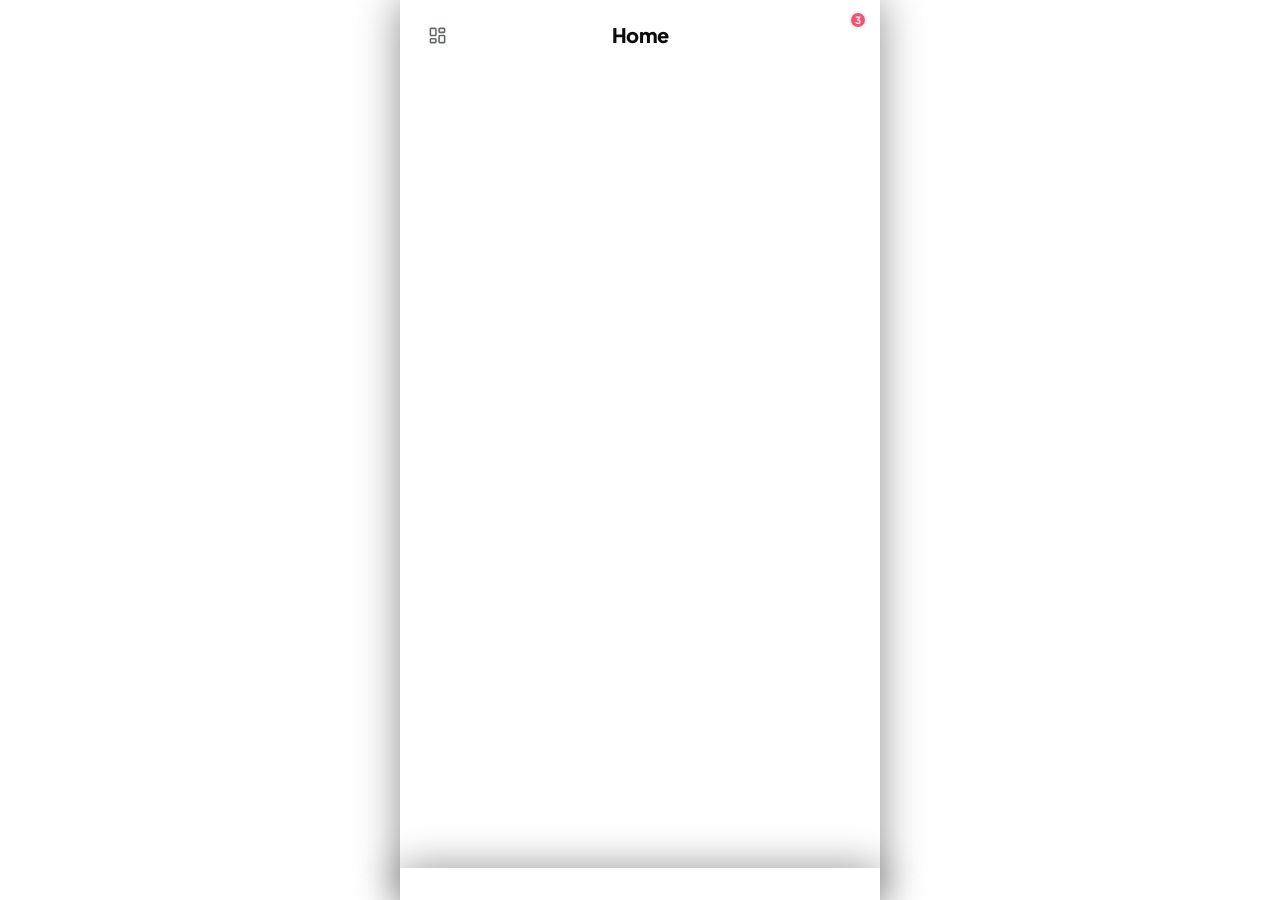
==== amanazaretha_church_app.html @ 6fa397d9 "Add files via upload" ====
﻿<!DOCTYPE html>
<html lang="en" data-theme="light">
<head>
  <meta charset="UTF-8">
  <meta name="viewport" content="width=device-width, initial-scale=1.0, maximum-scale=1.0, user-scalable=no">
  <title>Nazaretha · church app</title>
  <link rel="icon" href="data:,">
  <link rel="preconnect" href="https://fonts.googleapis.com">
  <link rel="preconnect" href="https://fonts.gstatic.com" crossorigin>
  <link href="https://fonts.googleapis.com/css2?family=Plus+Jakarta+Sans:wght@400;500;600;700;800&display=swap" rel="stylesheet">
  <script src="https://unpkg.com/lucide@latest/dist/umd/lucide.js"></script>
  <script src="https://cdn.jsdelivr.net/npm/@supabase/supabase-js@2"></script>
  <style>
/* ========== PARALLERY BASE (from parallery/styles.css) ========== */
:root{
  color-scheme:dark;
  --pr-bg:#0d0f12;
  --pr-bg-2:#14181d;
  --pr-dark:#0a0c0f;
  --pr-silver:#c9d1d9;
  --pr-silver-hi:#f2f2f2;
  --pr-grey:#8b939d;
  --pr-line:rgba(255,255,255,.10);
  --pr-glass:rgba(255,255,255,.06);
  --pr-glass-border:rgba(255,255,255,.14);
  --pr-black:#0b0d10;
  --pr-chrome:#fafafa;
  --pr-ink-rgb:255,255,255;
}
html[data-theme="light"]{
  color-scheme:light;
  --pr-ink-rgb:17,22,28;
  --pr-bg:#ffffff;
  --pr-bg-2:#ffffff;
  --pr-dark:#ffffff;
  --pr-silver:#4c545e;
  --pr-silver-hi:#0c0c0c;
  --pr-grey:#6d7681;
  --pr-line:rgba(17,22,28,.14);
  --pr-glass:rgba(255,255,255,.82);
  --pr-glass-border:rgba(17,22,28,.13);
  --pr-black:#0b0d10;
  --pr-chrome:#0c0c0c;
}
*{margin:0;padding:0;box-sizing:border-box;font-family:inherit;-webkit-tap-highlight-color:transparent;scrollbar-width:none !important;-ms-overflow-style:none !important}
*::-webkit-scrollbar{width:0 !important;height:0 !important;display:none !important}
html,body{scrollbar-width:none !important;-ms-overflow-style:none !important}
html::-webkit-scrollbar,body::-webkit-scrollbar{width:0 !important;height:0 !important;display:none !important}
body{
  font-family:'Plus Jakarta Sans',system-ui,sans-serif;
  color:var(--pr-silver);min-height:100dvh;
  display:flex;justify-content:center;
  background:#fff;
}
:root{
  --page-pad:20px;
  --page-max:100%;
}
.phone{
  position:relative;z-index:1;width:100%;max-width:var(--page-max);min-height:100dvh;
  display:flex;flex-direction:column;
  padding:calc(24px + env(safe-area-inset-top)) 0 calc(30px + env(safe-area-inset-bottom));
}

/* ---------- screens ---------- */
.screen{display:none;flex:1;flex-direction:column;min-height:0}
.screen.is-active{display:flex;animation:screenIn .32s cubic-bezier(.22,.8,.24,1) both}
@keyframes screenIn{from{opacity:0;transform:translateY(12px)}to{opacity:1;transform:none}}
@media (prefers-reduced-motion:reduce){.screen.is-active{animation:none}}
body.auth-pending .screen{visibility:hidden}
body.auth-pending .phone::after{
  content:'';position:fixed;left:50%;top:50%;width:22px;height:22px;margin:-11px 0 0 -11px;
  border-radius:50%;border:2px solid rgba(var(--pr-ink-rgb),.16);border-top-color:rgba(var(--pr-ink-rgb),.72);
  animation:bootSpin .8s linear infinite;pointer-events:none;
}
@keyframes bootSpin{to{transform:rotate(360deg)}}
@media (prefers-reduced-motion:reduce){body.auth-pending .phone::after{animation:none}}

/* ---------- tab views (inside home screen) ---------- */
.view{display:none;flex:1;min-height:0;flex-direction:column}
.view.is-active{display:flex}

/* ---------- type ---------- */
h1{
  font-size:clamp(28px,7.5vw,34px);line-height:1.1;font-weight:800;
  letter-spacing:-1.4px;margin-bottom:22px;
  margin-top:auto;
  color:var(--pr-silver-hi);
}
h1:focus{outline:none}
.lede{font-size:13.5px;line-height:1.55;color:var(--pr-grey);margin:-6px 0 20px}

.sr-only{
  position:absolute;width:1px;height:1px;padding:0;margin:-1px;
  overflow:hidden;clip:rect(0 0 0 0);white-space:nowrap;border:0;
}

/* ---------- buttons ---------- */
.actions{display:flex;flex-direction:column;gap:11px}
.btn{
  font-family:'Plus Jakarta Sans',system-ui,sans-serif;
  font-size:14.5px;font-weight:700;letter-spacing:-.1px;
  border:0;border-radius:24px;padding:16px;cursor:pointer;
  display:flex;align-items:center;justify-content:center;gap:9px;
  transition:background .15s ease,color .15s ease,transform .15s ease,box-shadow .15s ease;
}
.btn:active{transform:scale(.98)}
#user-message[hidden]{display:none!important}
.btn-metal{
  background:var(--pr-chrome);
  color:var(--pr-black);
}
.btn-metal:hover{background:var(--pr-silver-hi)}
.btn-ghost{
  background:none;
  color:var(--pr-silver-hi);
  border:0;
  box-shadow:inset 0 0 0 1px var(--pr-line);
}
.btn-ghost:hover{background:rgba(var(--pr-ink-rgb),.07);color:#fafafa}
.btn svg{width:18px;height:18px;flex-shrink:0}
.btn.is-busy{opacity:.65;pointer-events:none}
.btn:disabled{opacity:.55;cursor:not-allowed;transform:none}

/* ---------- project action icons ---------- */
.project-actions{
  display:flex;
  align-items:center;
  justify-content:center;
  gap:16px;
  margin:4px 0 2px;
}
.project-timeline{display:flex;align-items:center;gap:12px;width:100%;max-width:320px;align-self:center;margin:2px 0 12px}
.project-timeline[hidden]{display:none}
.project-wave{flex:1;min-width:0;height:64px;cursor:pointer;outline:none}
.project-wave:focus-visible{outline:2px solid rgba(var(--pr-ink-rgb),.55);outline-offset:4px;border-radius:8px}
.screen#screen-project .home-scroll>.home-top{order:0}
.screen#screen-project .home-scroll>.state-note{order:1}
.screen#screen-project .home-scroll>.project-cover-small{order:2}
.screen#screen-project .home-scroll>.project-title{order:3}
.screen#screen-project .home-scroll>.project-owner-name{order:4}
.screen#screen-project .home-scroll>.project-actions{order:5}
.screen#screen-project .home-scroll>.project-timeline{order:6}
.screen#screen-project .home-scroll>.project-owner-row{order:7}
.screen#screen-project .home-scroll>.project-featured{order:8}
.screen#screen-project .home-scroll>.project-about{order:9}
.screen#screen-project .home-scroll>.rail:not(.project-about){order:10}
.screen#screen-project .project-title,.screen#screen-project .project-owner-name{text-align:center}
.project-owner-name{width:100%;margin-top:-10px;font-size:13px;font-weight:700;color:var(--pr-grey)}
.project-featured{width:100%;margin:-8px 0 12px}
.project-featured[hidden]{display:none}
.project-featured-label{display:block;margin-bottom:7px;color:var(--pr-grey);font-size:10px;font-weight:800;letter-spacing:.8px;text-transform:uppercase}
.project-featured-list{display:flex;flex-wrap:wrap;gap:7px}
.project-featured-list button{max-width:100%;min-width:0;overflow:hidden;text-overflow:ellipsis;white-space:nowrap;border:1px solid var(--pr-line);border-radius:999px;background:var(--pr-glass);color:var(--pr-silver-hi);padding:6px 11px;font:inherit;font-size:11px;font-weight:700;cursor:pointer}
.project-featured-list .featured-name-label{display:block;max-width:100%;min-width:0;overflow:hidden;text-overflow:ellipsis;white-space:nowrap;border:1px solid var(--pr-line);border-radius:999px;background:var(--pr-glass);color:var(--pr-silver-hi);padding:6px 11px;font-size:11px;font-weight:700}
.featured-selected,.featured-options{display:flex;flex-wrap:wrap;gap:7px}
.featured-selected:empty,.featured-options:empty{display:none}
.featured-selected button,.featured-options button{max-width:100%;min-width:0;overflow:hidden;text-overflow:ellipsis;white-space:nowrap;border:1px solid var(--pr-line);border-radius:999px;background:var(--pr-glass);color:var(--pr-silver-hi);padding:7px 10px;font:inherit;font-size:11px;font-weight:700;cursor:pointer}
.featured-selected button{background:rgba(var(--pr-ink-rgb),.1)}
.featured-options{max-height:180px;overflow-y:auto}
.featured-empty{width:100%;font-size:12px;color:var(--pr-grey)}
.action-icon{
  position:relative;
  width:56px;height:56px;border-radius:50%;
  display:flex;align-items:center;justify-content:center;
  background:var(--pr-glass);border:1px solid var(--pr-line);
  color:var(--pr-silver-hi);cursor:pointer;
  -webkit-backdrop-filter:blur(10px);backdrop-filter:blur(10px);
  transition:background .15s ease,transform .15s ease,color .15s ease,border-color .15s ease;
}
.action-icon:hover{background:rgba(var(--pr-ink-rgb),.10)}
.action-icon:active{transform:scale(.94)}
.action-icon:focus-visible{outline:2px solid rgba(var(--pr-ink-rgb),.55);outline-offset:3px}
.action-icon svg{width:24px;height:24px;fill:none}
.action-icon:not(.is-primary) svg{stroke-width:2.6}

.action-icon.is-primary{
  width:64px;height:64px;
  background:var(--pr-chrome);
  color:var(--pr-black);
  border-color:transparent;
  
}
.action-icon.is-primary svg{width:26px;height:26px}
.action-icon.is-primary:not(#project-play) svg{stroke-width:2.6}
.action-icon.is-primary:hover{background:var(--pr-silver-hi)}

#project-play svg{fill:currentColor}
#project-play .ico-pause{display:none}
#project-play.is-playing .ico-play{display:none}
#project-play.is-playing .ico-pause{display:block}
#player-play .ico-pause,
.card-play .ico-pause,
.tile-play .ico-pause{display:none}
#player-play.is-playing .ico-play,
.card-play.is-playing .ico-play,
.tile-play.is-playing .ico-play{display:none}
#player-play.is-playing .ico-pause,
.card-play.is-playing .ico-pause,
.tile-play.is-playing .ico-pause{display:block}

.action-icon[data-liked="1"]{
  color:#ff9440;
  border-color:rgba(255,148,64,.45);
  background:rgba(255,148,64,.10);
}
.action-icon[data-liked="1"] svg{fill:currentColor}

/* ---------- forms ---------- */
.form{display:flex;flex-direction:column;gap:16px}
.field{display:flex;flex-direction:column;gap:8px}
.field[hidden]{display:none!important}
#upload-form [data-types][hidden]{display:none!important}
#edit-featured-field[hidden]{display:none!important}
.field-head{display:flex;align-items:baseline;justify-content:space-between;gap:12px}
.lbl{
  font-size:11px;font-weight:700;letter-spacing:1.6px;text-transform:uppercase;
  color:var(--pr-grey);
}
.count{font-size:11px;font-weight:700;letter-spacing:.4px;color:var(--pr-grey);font-variant-numeric:tabular-nums}
.count.is-met{color:var(--pr-silver-hi)}

.input,.textarea,.select{
  width:100%;font-family:inherit;font-size:15px;font-weight:500;
  color:var(--pr-silver-hi);
  background-color:var(--pr-glass);
  border:1px solid var(--pr-line);border-radius:16px;
  padding:14px 16px;outline:none;
  -webkit-backdrop-filter:blur(10px);backdrop-filter:blur(10px);
  transition:border-color .15s ease,background .15s ease,box-shadow .15s ease;
}
.input::placeholder,.textarea::placeholder{color:rgba(139,147,157,.75)}
.input:focus,.textarea:focus,.select:focus{
  border-color:rgba(var(--pr-ink-rgb),.34);
  background-color:rgba(var(--pr-ink-rgb),.09);
  
}
select.input,select.select{
  -webkit-appearance:none;appearance:none;
  padding-right:46px;
  cursor:pointer;
  color-scheme:dark;
  background-image:url("data:image/svg+xml,%3Csvg xmlns='http://www.w3.org/2000/svg' viewBox='0 0 24 24' fill='none' stroke='%238b939d' stroke-width='2' stroke-linecap='round' stroke-linejoin='round'%3E%3Cpath d='m6 9 6 6 6-6'/%3E%3C/svg%3E");
  background-repeat:no-repeat;
  background-position:right 16px center;
  background-size:16px;
}
select.input option,select.select option{
  background:#14171a;color:#e8eaed;
}
html[data-theme="light"] select.input,
html[data-theme="light"] select.select{
  color-scheme:light;
  background-image:url("data:image/svg+xml,%3Csvg xmlns='http://www.w3.org/2000/svg' viewBox='0 0 24 24' fill='none' stroke='%236d7681' stroke-width='2' stroke-linecap='round' stroke-linejoin='round'%3E%3Cpath d='m6 9 6 6 6-6'/%3E%3C/svg%3E");
}
html[data-theme="light"] select.input option,
html[data-theme="light"] select.select option{
  background:#ffffff;color:#1a1f24;
}
.input.is-bad{border-color:rgba(255,120,120,.55)}
.input:disabled{opacity:.45;cursor:not-allowed}
.input-icon{position:relative;display:block}
.input-icon>.input{padding-left:44px}
.input-icon>svg{
  position:absolute;left:14px;top:50%;transform:translateY(-50%);
  width:18px;height:18px;color:var(--pr-grey);pointer-events:none;
}

/* password field */
.pw-field{position:relative}
.pw-field .input{padding-right:52px}
.pw-eye{
  position:absolute;right:6px;top:50%;transform:translateY(-50%);
  width:40px;height:40px;border:0;background:none;border-radius:12px;cursor:pointer;
  display:flex;align-items:center;justify-content:center;color:var(--pr-grey);
}
.pw-eye:hover{color:var(--pr-silver-hi)}
.pw-eye svg{width:18px;height:18px}
.pw-eye .slash{display:none}
.pw-eye.is-on .slash{display:block}
.pw-strength{display:flex;align-items:center;gap:10px}
.pw-bars{display:flex;gap:4px;flex:0 0 auto}
.pw-bars i{width:34px;height:4px;border-radius:999px;background:rgba(var(--pr-ink-rgb),.12);transition:background .2s ease}
.pw-label{font-size:11px;font-weight:600;color:var(--pr-grey)}
.pw-strength[data-score="1"] .pw-bars i:nth-child(1){background:#ff6b6b}
.pw-strength[data-score="1"] .pw-label{color:#ff8b8b}
.pw-strength[data-score="2"] .pw-bars i:nth-child(-n+2){background:#ffc857}
.pw-strength[data-score="2"] .pw-label{color:#ffc857}
.pw-strength[data-score="3"] .pw-bars i:nth-child(-n+3){background:#5fd99a}
.pw-strength[data-score="3"] .pw-label{color:#5fd99a}

.field-hint{font-size:11.5px;font-weight:600;color:var(--pr-grey)}
.field-hint.is-ok{color:#5fd99a}
.field-hint.is-bad{color:#ff8b8b}
.textarea{resize:vertical;min-height:92px;line-height:1.5;padding-top:13px}

/* code input */
.code-input{
  text-align:center;font-size:20px;font-weight:700;letter-spacing:.55em;
  text-indent:.55em;font-variant-numeric:tabular-nums;
}

/* prefixed inputs (social links) */
.links{display:flex;flex-direction:column;gap:10px}
.prefixed{position:relative}
.prefixed > svg{
  position:absolute;left:15px;top:50%;transform:translateY(-50%);
  width:18px;height:18px;color:var(--pr-grey);pointer-events:none;
}
.prefixed .input{padding-left:44px}

/* ---------- card picker ---------- */
.pick-grid{display:grid;gap:8px;grid-template-columns:repeat(2,1fr)}
.pick-card{
  display:flex;align-items:center;gap:9px;
  padding:11px 12px;border-radius:14px;
  background:var(--pr-glass);border:1px solid var(--pr-line);
  color:var(--pr-silver-hi);font:inherit;font-size:12px;font-weight:700;
  text-align:left;cursor:pointer;min-width:0;
  transition:background .15s ease,border-color .15s ease,box-shadow .15s ease,transform .15s ease;
}
.pick-card:hover{background:rgba(var(--pr-ink-rgb),.09)}
.pick-card:active{transform:scale(.98)}
.pick-card.is-on{
  background:rgba(var(--pr-ink-rgb),.10);
  border-color:rgba(var(--pr-ink-rgb),.34);
  
}
.pick-icon{
  flex-shrink:0;width:26px;height:26px;border-radius:9px;
  background:rgba(var(--pr-ink-rgb),.08);
  display:flex;align-items:center;justify-content:center;
  color:var(--pr-silver-hi);
  overflow:hidden;
}
.pick-icon svg{width:15px;height:15px}
.pick-icon img{
  width:20px;height:15px;border-radius:3px;display:block;object-fit:cover;
}
.pick-label{
  white-space:nowrap;overflow:hidden;text-overflow:ellipsis;min-width:0;
}

/* ---------- creator follow list ---------- */
.follow-list{display:flex;flex-direction:column;gap:8px}
.creator-row{
  display:flex;align-items:center;gap:12px;
  padding:10px 12px;border-radius:0;
  background:none;border:0;cursor:pointer;
  transition:background .15s ease;
}
.creator-row:hover{background:rgba(var(--pr-ink-rgb),.05)}
.creator-row.is-on{
  background:none;
  border-color:transparent;
  
}
.creator-avatar{
  flex-shrink:0;width:38px;height:38px;border-radius:50%;
  display:flex;align-items:center;justify-content:center;
  font-size:14px;font-weight:800;color:var(--pr-black);
  background:var(--pr-chrome);
  overflow:hidden;
}
.creator-avatar img{width:100%;height:100%;object-fit:cover;display:block}
.creator-body{
  min-width:0;flex:1;display:flex;flex-direction:column;gap:2px;
}
.creator-name{
  font-size:13px;font-weight:700;color:var(--pr-silver-hi);
  white-space:nowrap;overflow:hidden;text-overflow:ellipsis;
}
.creator-meta{
  font-size:11px;color:var(--pr-grey);
  white-space:nowrap;overflow:hidden;text-overflow:ellipsis;
}
.chart-rank{
  flex:0 0 28px;width:28px;height:28px;border-radius:50%;
  display:inline-flex;align-items:center;justify-content:center;
  color:var(--pr-silver-hi);font-size:12px;font-weight:800;
  background:rgba(var(--pr-ink-rgb),.08);
}
#charts-songs .chart-rank,#charts-eps .chart-rank,#charts-albums .chart-rank{
  align-self:center;margin-right:2px;
}
.follow-btn{
  flex-shrink:0;font:inherit;font-size:11.5px;font-weight:800;letter-spacing:.2px;
  padding:8px 14px;border-radius:999px;cursor:pointer;
  background:rgba(var(--pr-ink-rgb),.08);color:var(--pr-silver-hi);
  border:1px solid var(--pr-line);
  transition:background .15s ease,color .15s ease,border-color .15s ease,transform .15s ease;
  display:inline-flex;align-items:center;justify-content:center;gap:4px;
}
.follow-btn:hover{background:rgba(var(--pr-ink-rgb),.14)}
.follow-btn:active{transform:scale(.96)}
.follow-btn:focus-visible{outline:2px solid rgba(var(--pr-ink-rgb),.55);outline-offset:2px}
.creator-row.is-on .follow-btn{
  background:var(--pr-chrome);color:var(--pr-black);border-color:transparent;
}

/* creator link (clickable creator row, used on project detail) */
.creator-link{
  font:inherit;color:inherit;text-align:left;width:100%;cursor:pointer;
}
.creator-link:hover{background:rgba(var(--pr-ink-rgb),.09)}
.creator-link.is-disabled{cursor:default}
.creator-link.is-disabled:hover{background:var(--pr-glass)}
.creator-link.is-disabled .chev{opacity:.3}

/* ---------- toggle switch ---------- */
.toggle-row{
  display:flex;align-items:center;justify-content:space-between;gap:12px;
  padding:14px 16px;border-radius:16px;cursor:pointer;
  background:var(--pr-glass);border:1px solid var(--pr-line);
  transition:background .15s ease;
}
.toggle-row:hover{background:rgba(var(--pr-ink-rgb),.09)}
.toggle-copy{display:flex;flex-direction:column;gap:2px;min-width:0}
.toggle-title{font-size:13px;font-weight:700;color:var(--pr-silver-hi)}
.toggle-meta{font-size:11px;line-height:1.4;color:var(--pr-grey)}
.toggle{position:relative;flex-shrink:0}
.toggle input{position:absolute;opacity:0;width:0;height:0;pointer-events:none}
.toggle-track{
  display:block;width:42px;height:24px;border-radius:999px;
  background:rgba(var(--pr-ink-rgb),.14);border:1px solid var(--pr-line);
  position:relative;transition:background .2s ease;
}
.toggle-knob{
  position:absolute;top:2px;left:2px;width:18px;height:18px;border-radius:50%;
  background:#ffffff;
  transition:transform .2s ease;
}
.toggle input:checked + .toggle-track{background:var(--pr-chrome);border-color:transparent}
.toggle input:checked + .toggle-track .toggle-knob{transform:translateX(18px)}
.toggle input:focus-visible + .toggle-track{outline:2px solid rgba(var(--pr-ink-rgb),.55);outline-offset:2px}
.toggle-row.is-unavailable{cursor:default;opacity:.68}
.toggle-row.is-unavailable:hover{background:var(--pr-glass)}
.toggle-row.is-unavailable .toggle-track{opacity:.55}
.card.is-unavailable{cursor:default;opacity:.68}
.card.is-unavailable .chev{visibility:hidden}

/* ---------- avatar picker ---------- */
.avatar-row{display:flex;align-items:center;gap:18px}
.avatar{
  position:relative;width:84px;height:84px;flex-shrink:0;padding:0;cursor:pointer;
  border-radius:50%;background:var(--pr-glass);
  border:1px solid var(--pr-line);
  color:var(--pr-grey);
  -webkit-backdrop-filter:blur(10px);backdrop-filter:blur(10px);
  transition:background .15s ease,transform .15s ease,border-color .15s ease;
}
.avatar:hover{background:rgba(var(--pr-ink-rgb),.10);border-color:rgba(var(--pr-ink-rgb),.28)}
.avatar:active{transform:scale(.97)}
.avatar:focus-visible{outline:2px solid rgba(var(--pr-ink-rgb),.55);outline-offset:3px}
.avatar-media{
  position:absolute;inset:0;border-radius:50%;overflow:hidden;
  display:flex;align-items:center;justify-content:center;
}
.avatar-media img{width:100%;height:100%;object-fit:cover;display:block}
.avatar-media img[hidden]{display:none}
.avatar-media svg{width:30px;height:30px}
.avatar-media svg[hidden]{display:none}
.avatar-copy{min-width:0;display:flex;flex-direction:column;gap:2px}
.avatar-title{font-size:13.5px;font-weight:700;line-height:1.3;color:var(--pr-silver-hi)}
.avatar-hint{font-size:11.5px;line-height:1.4;color:var(--pr-grey)}
.avatar-actions{display:flex;align-items:center;gap:8px;margin-top:8px;min-height:30px}
.avatar-upload,.avatar-remove{
  display:inline-flex;align-items:center;height:30px;border-radius:999px;
  font:inherit;font-size:11.5px;font-weight:700;cursor:pointer;padding:0 13px;
  transition:background .15s ease,color .15s ease;
}
.avatar-upload{background:var(--pr-glass);border:1px solid var(--pr-line);color:var(--pr-silver-hi)}
.avatar-upload:hover{background:rgba(var(--pr-ink-rgb),.10);color:#fafafa}
.avatar-remove{background:none;border:0;color:var(--pr-grey);padding:0 8px}
.avatar-remove:hover{color:var(--pr-silver-hi)}
.avatar-remove[hidden]{display:none}

/* ---------- steppers ---------- */
#screen-register h1,
#screen-onboarding h1,
#screen-pricing h1,
#screen-account h1,
#screen-edit-upload h1,
#screen-settings h1,
#screen-upload h1,
#screen-profile h1{margin-top:0}
.stepper{margin-top:auto;margin-bottom:20px}
.stepper-top{display:flex;align-items:baseline;justify-content:space-between;gap:12px;margin-bottom:9px}
.step-count{font-size:10.5px;font-weight:700;letter-spacing:1.8px;text-transform:uppercase;color:var(--pr-grey)}
.step-name{font-size:10.5px;font-weight:700;letter-spacing:1.8px;text-transform:uppercase;color:var(--pr-silver-hi)}
.track{height:3px;border-radius:999px;background:rgba(var(--pr-ink-rgb),.10);overflow:hidden}
.fill{
  height:100%;width:33.333%;border-radius:999px;background:var(--pr-chrome);
  transition:width .32s cubic-bezier(.22,.8,.24,1);
}

.step{display:none;flex-direction:column;gap:16px}
.step.is-active{display:flex;animation:stepIn .28s cubic-bezier(.22,.8,.24,1) both}
@keyframes stepIn{from{opacity:0;transform:translateX(10px)}to{opacity:1;transform:none}}
@media (prefers-reduced-motion:reduce){.step.is-active{animation:none}}

.step-nav{display:flex;flex-direction:column;gap:10px;margin-top:6px}
.step-nav .btn[hidden]{display:none}

/* ---------- auth screens share one content column ---------- */
#screen-start,
#screen-login,
#screen-email,
#screen-forgot,
#screen-register,
#screen-onboarding{
  min-width:0;
}

/* ---------- auth photos ---------- */
.auth-photo{
  position:relative;
  width:100%;
  max-width:100%;
  margin-bottom:20px;
  border-radius:18px;
  overflow:hidden;
  border:1px solid var(--pr-line);
  background:var(--pr-glass);
}
.auth-photo img{width:100%;height:100%;object-fit:cover;display:block}
.auth-photo::after{
  content:'';
  position:absolute;
  inset:0;
  pointer-events:none;
  background:linear-gradient(to bottom,rgba(10,12,15,0) 42%,rgba(10,12,15,.55) 78%,var(--pr-dark) 100%);
}
.auth-photo-banner{height:136px}
#screen-register .auth-photo{margin-bottom:16px}
@media (max-width:420px){
  .auth-photo-banner{height:120px}
}

/* full-bleed backgrounds: welcome, login, email login */
#screen-start,
#screen-login,
#screen-email{position:relative;isolation:isolate}
#screen-start .welcome-content{margin-top:auto}
#screen-start h1{margin-top:0}
#screen-start .actions{margin-top:0}
#screen-start .switch{margin-top:18px}
#screen-start>.legal{margin-top:14px!important}
#screen-login .login-content{margin-top:auto}
#screen-login h1{margin-top:0}
#screen-login .switch{margin-top:18px}
#screen-login>.legal{margin-top:14px!important}
.auth-bg{
  position:absolute;z-index:-1;overflow:hidden;pointer-events:none;
  top:calc(-24px - env(safe-area-inset-top));
  right:0;
  bottom:calc(-30px - env(safe-area-inset-bottom));
  left:0;
  background:var(--pr-dark);
}
.auth-bg img{width:100%;height:100%;object-fit:cover;display:block;object-position:center 32%}
.auth-bg::after{
  content:'';position:absolute;inset:0;pointer-events:none;
  background:linear-gradient(to bottom,
    rgba(10,12,15,.58) 0%,
    rgba(10,12,15,.16) 24%,
    rgba(10,12,15,.30) 52%,
    rgba(10,12,15,.74) 76%,
    rgba(10,12,15,.94) 90%,
    var(--pr-dark) 100%);
}

/* ---------- register top toolbar ---------- */
.reg-topbar{
  display:flex;align-items:center;justify-content:space-between;gap:12px;
  margin-bottom:20px;
}
.reg-topbar[hidden]{display:none}
.reg-skip{
  display:inline-flex;align-items:center;height:42px;
  font:inherit;font-size:13px;font-weight:700;letter-spacing:-.1px;
  color:var(--pr-silver-hi);
  background:var(--pr-glass);border:1px solid var(--pr-line);
  border-radius:999px;padding:0 18px;cursor:pointer;
  -webkit-backdrop-filter:blur(10px);backdrop-filter:blur(10px);
  transition:background .15s ease,color .15s ease,transform .15s ease;
}
.reg-skip:hover{background:rgba(var(--pr-ink-rgb),.10);color:#fafafa}
.reg-skip:active{transform:scale(.97)}
.reg-skip:focus-visible{outline:2px solid rgba(var(--pr-ink-rgb),.55);outline-offset:3px}
.reg-skip[hidden]{display:none}

/* ---------- register + onboarding rhythm ---------- */
#screen-register .stepper,
#screen-onboarding .stepper{margin-top:0;margin-bottom:24px}
#screen-register h1,
#screen-onboarding h1{margin-bottom:16px}
#screen-register .lede{margin:0 0 18px}
#screen-register .step-nav,
#screen-onboarding .step-nav{margin-top:8px}
#screen-register .switch,
#screen-onboarding .switch{margin-top:22px}
#screen-register .legal,
#screen-onboarding .legal{margin-top:16px}

/* ---------- footer ---------- */
.switch{margin-top:18px;text-align:center;font-size:12.5px;color:var(--pr-grey)}
.link{
  font:inherit;font-weight:700;color:var(--pr-silver-hi);
  background:none;border:0;padding:0;cursor:pointer;
  text-decoration:none;
}
.link:hover{text-decoration:none}
.link.tiny{font-size:11px;letter-spacing:.3px;text-transform:none}
.resend{align-self:center;margin-top:-4px}

a{text-decoration:none}
.legal{margin-top:22px;text-align:center;font-size:11px;line-height:1.6;color:var(--pr-grey)}
.legal a{color:var(--pr-silver-hi);text-decoration:none;font-weight:700}

/* =========================================================
   SCROLL AREAS
   ========================================================= */
.home-scroll{
  flex:1;min-height:0;overflow-y:auto;
  display:flex;flex-direction:column;gap:18px;
  padding-bottom:14px;
  -webkit-overflow-scrolling:touch;
  scrollbar-width:none;
}
.home-scroll>*{flex-shrink:0}
.home-scroll::-webkit-scrollbar{display:none}
.inbox-list[hidden],
.inbox-intro[hidden],
.inbox-help[hidden],
.upload-intro[hidden],
.notification-intro[hidden],
.notification-help[hidden]{display:none!important}
.notifications-empty-state .notification-intro{
  flex:1;display:flex;align-items:center;justify-content:center;
  margin:0;padding:24px;text-align:center;
}
.inbox-empty-state .inbox-intro{
  flex:1;display:flex;align-items:center;justify-content:center;
  margin:0;padding:24px;text-align:center;
}
.upload-intro{text-align:center}

.home-top{
  display:flex;align-items:center;justify-content:space-between;gap:12px;
  margin-top:4px;
}
.brand-row{display:flex;align-items:center;justify-content:space-between;gap:10px;width:100%;min-width:0}
.home-brand-copy{display:flex;flex-direction:column;gap:4px;min-width:0}
.wordmark{
  margin:0;line-height:1;
  font-size:14px;font-weight:800;letter-spacing:-.3px;
  background:var(--pr-chrome);
  -webkit-background-clip:text;background-clip:text;
  color:transparent;-webkit-text-fill-color:transparent;
}
.wordmark:focus{outline:none}
.home-brand-logo{display:block;width:72px;height:auto}
.home-greeting{margin:0;color:var(--pr-silver-hi);font-size:20px;line-height:1.15;font-weight:800;letter-spacing:-.5px}

.head-actions{display:flex;align-items:center;gap:8px;flex-shrink:0}
.head-actions .icon-btn[hidden]{display:none}

.icon-btn{
  position:relative;
  width:42px;height:42px;flex-shrink:0;border-radius:50%;cursor:pointer;
  display:flex;align-items:center;justify-content:center;
  background:var(--pr-glass);border:1px solid var(--pr-line);
  color:var(--pr-silver-hi);
  -webkit-backdrop-filter:blur(10px);backdrop-filter:blur(10px);
  transition:background .15s ease,transform .15s ease;
}
.icon-btn:hover{background:rgba(var(--pr-ink-rgb),.10)}
.icon-btn:active{transform:scale(.96)}
.icon-btn svg{width:19px;height:19px}
.icon-btn.back-btn{
  border-radius:0;border-color:transparent;background:transparent;
  -webkit-backdrop-filter:none;backdrop-filter:none;
}
.icon-btn.back-btn:hover{background:rgba(var(--pr-ink-rgb),.07);color:#fafafa}
.icon-btn.back-btn:active{transform:scale(.96)}
.icon-btn.back-btn:focus-visible{outline:2px solid rgba(var(--pr-ink-rgb),.55);outline-offset:3px}
#upload-wizard-back{border-radius:0}
.count-badge{
  position:absolute;top:-3px;right:-3px;
  min-width:17px;height:17px;padding:0 5px;
  border-radius:999px;background:#ff4d6d;color:#fafafa;
  font-size:10px;font-weight:800;line-height:17px;text-align:center;
  border:2px solid rgba(10,12,16,.95);
  pointer-events:none;
}
.count-badge[hidden]{display:none}
.icon-spacer{width:42px;height:42px;flex-shrink:0}

/* search */
.search{position:relative}
.search > svg{
  position:absolute;left:17px;top:50%;transform:translateY(-50%);
  width:18px;height:18px;color:var(--pr-grey);pointer-events:none;
}
.search-input{padding-left:47px;border-radius:999px}
.search-input::-webkit-search-cancel-button{-webkit-appearance:none;appearance:none}

/* chips */
.chips{
  display:flex;gap:8px;overflow-x:auto;
  scrollbar-width:none;padding-bottom:2px;margin-top:-4px;
}
.chips::-webkit-scrollbar{display:none}
.chips-wrap{flex-wrap:wrap;overflow:visible}
.chips:not(.chips-wrap){
  margin-left:calc(var(--page-pad) * -1);
  margin-right:calc(var(--page-pad) * -1);
  padding-left:var(--page-pad);
  padding-right:var(--page-pad);
  scroll-padding-left:var(--page-pad);
  scroll-padding-right:var(--page-pad);
}
.chip{
  flex-shrink:0;cursor:pointer;font:inherit;
  font-size:12.5px;font-weight:700;letter-spacing:-.1px;
  padding:9px 16px;border-radius:999px;
  background:var(--pr-glass);color:var(--pr-silver);
  border:1px solid var(--pr-line);
  transition:background .15s ease,color .15s ease,transform .15s ease;
}
.chip:hover{background:rgba(var(--pr-ink-rgb),.10);color:#fafafa}
.chip:active{transform:scale(.97)}
.chip.is-on{
  background:var(--pr-chrome);color:var(--pr-black);border-color:transparent;
}
.chip.is-on:hover{background:var(--pr-silver-hi);color:var(--pr-black)}
.chip.sm{font-size:11px;padding:7px 12px}
#upload-genre-chips .genre-extra[hidden],
#upload-preset-chips .preset-extra[hidden]{display:none!important}

/* sections */
.rail{display:flex;flex-direction:column;gap:12px}
.rail-head{display:flex;align-items:baseline;justify-content:space-between;gap:12px}
.rail-head h2{
  font-size:15px;font-weight:800;letter-spacing:-.3px;color:var(--pr-silver-hi);
}
#screen-help .rail>.btn{width:100%}
#screen-help .help-buttons{display:flex;flex-wrap:wrap;gap:10px}
#screen-help .help-buttons .btn{flex:1 1 140px;padding:14px 16px;border-radius:20px}
.cards{display:flex;flex-direction:column;gap:10px}
#screen-settings .cards .card{padding-left:0}
#become-artist[hidden]{display:none!important}
#profile-upload-actions[hidden]{display:none!important}
#settings-authentication[hidden],#settings-creator-studio[hidden]{display:none!important}
#view-search form[hidden],
#view-search .chips[hidden]{display:none!important}
.card{
  display:flex;align-items:center;gap:13px;width:100%;
  padding:11px;border-radius:18px;cursor:pointer;text-align:left;
  font:inherit;color:inherit;
  background:none;border:0;
  transition:transform .15s ease;
}
.card:hover{background:none}
.card:active{transform:scale(.99)}
.cover{
  width:24px;height:24px;flex-shrink:0;
  display:flex;align-items:center;justify-content:center;
  background:none;
  color:var(--pr-silver-hi);
  overflow:hidden;
}
.cover svg{width:18px;height:18px}
.cover img{width:100%;height:100%;object-fit:cover;display:block}
.card-body{min-width:0;flex:1}
.card-title{
  font-size:13.5px;font-weight:700;color:var(--pr-silver-hi);
  white-space:nowrap;overflow:hidden;text-overflow:ellipsis;
}
.card-meta{
  font-size:11.5px;color:var(--pr-grey);margin-top:3px;
  white-space:nowrap;overflow:hidden;text-overflow:ellipsis;
}
.card-featured-credit{display:block;max-width:100%;margin-top:3px;color:var(--pr-grey);font-size:10.5px;line-height:1.35;white-space:nowrap;overflow:hidden;text-overflow:ellipsis}
.card-duration{font-size:10.5px;color:var(--pr-grey);margin-top:2px;font-variant-numeric:tabular-nums}
.card-duration[hidden]{display:none}
.play{
  width:34px;height:34px;flex-shrink:0;border-radius:50%;
  display:flex;align-items:center;justify-content:center;
  background:rgba(var(--pr-ink-rgb),.08);border:1px solid var(--pr-line);
  color:var(--pr-silver-hi);
}
.play svg{width:14px;height:14px}

.chev{margin-left:auto;width:18px;height:18px;color:var(--pr-grey);flex-shrink:0}

/* ---------- horizontal project strips (Trending / New) ---------- */
.rail-strip{
  display:flex;
  gap:10px;
  overflow-x:auto;
  overflow-y:hidden;
  padding-bottom:2px;
  margin-left:calc(var(--page-pad) * -1);
  margin-right:calc(var(--page-pad) * -1);
  padding-left:var(--page-pad);
  padding-right:var(--page-pad);
  scroll-padding-left:var(--page-pad);
  scroll-padding-right:var(--page-pad);
  scrollbar-width:none;
  -webkit-overflow-scrolling:touch;
  scroll-snap-type:x proximity;
}
.rail-strip::-webkit-scrollbar{display:none}

.tile {
  display:flex;
  flex-direction:column;
  gap:6px;
  min-width:0;
  padding:0;
  background:none;
  border:0;
  font:inherit;
  color:inherit;
  text-align:left;
  cursor:pointer;
  appearance:none;
}
.rail-strip .tile {flex:0 0 136px;width:136px;scroll-snap-align:start}
.tile:active .tile-cover {transform:scale(.985)}
.tile-cover {
  position:relative;
  display:flex;
  align-items:center;
  justify-content:center;
  width:100%;
  aspect-ratio:1 / 1;
  border-radius:14px;
  overflow:hidden;
  background:linear-gradient(135deg,rgba(201,209,217,.22),rgba(201,209,217,.06));
  border:1px solid var(--pr-line);
  color:var(--pr-silver-hi);
  transition:transform .15s ease;
}
.tile-cover > svg {width:26px;height:26px;opacity:.75}
.tile-cover img {width:100%;height:100%;object-fit:cover;display:block;transition:transform .2s ease}
.tile:hover .tile-cover img {transform:scale(1.04)}
.tile-badge {
  position:absolute;
  top:6px;
  left:6px;
  z-index:2;
  font-size:9.5px;
  font-weight:700;
  letter-spacing:.4px;
  text-transform:uppercase;
  padding:3px 7px;
  border-radius:999px;
  background:rgba(0,0,0,.55);
  border:1px solid rgba(255,255,255,.18);
  color:#fafafa;
  -webkit-backdrop-filter:blur(6px);
  backdrop-filter:blur(6px);
}
.tile-title {
  font-size:12.5px;
  font-weight:700;
  letter-spacing:-.1px;
  color:var(--pr-silver-hi);
  white-space:nowrap;
  overflow:hidden;
  text-overflow:ellipsis;
}
.tile-meta {
  display:flex;
  align-items:center;
  gap:4px;
  font-size:11px;
  color:var(--pr-grey);
  white-space:nowrap;
  overflow:hidden;
  text-overflow:ellipsis;
}
.tile-featured-credit{display:block;max-width:100%;color:var(--pr-grey);font-size:10px;line-height:1.35;white-space:nowrap;overflow:hidden;text-overflow:ellipsis}
.tile-stats {display:block;font-size:10px;color:var(--pr-grey)}

.more-like-grid{
  display:grid;
  grid-template-columns:repeat(auto-fill, 136px);
  gap:16px;
  justify-content:center;
  margin-top:12px;
}
/* tags */
.tags{display:flex;flex-wrap:wrap;margin-top:6px;gap:4px}
.tag{
  display:inline-flex;align-items:center;
  font-size:10px;font-weight:700;letter-spacing:.2px;
  padding:3px 8px;border-radius:999px;
  background:rgba(var(--pr-ink-rgb),.07);
  border:1px solid var(--pr-line);
  color:var(--pr-silver);
}

/* ---------- profile ---------- */
.profile-hero{
  display:flex;flex-direction:column;align-items:center;text-align:center;gap:6px;
  padding:6px 0 0;
}
.profile-avatar{
  width:96px;height:96px;border-radius:50%;
  background:var(--pr-chrome);color:var(--pr-black);
  display:flex;align-items:center;justify-content:center;
  font-size:34px;font-weight:800;letter-spacing:-1px;
  
  overflow:hidden;
}
.profile-avatar img{width:100%;height:100%;object-fit:cover;display:block}
button.profile-avatar{padding:0;border:0;cursor:pointer}
.profile-photo-row{display:flex;flex-direction:column;align-items:center;gap:12px;margin-top:14px}
.profile-name{
  font-size:22px;font-weight:800;letter-spacing:-.6px;
  color:var(--pr-silver-hi);margin-top:4px;
  display:inline-flex;align-items:center;gap:6px;
}
.verified{width:16px;height:16px;color:#54c7f5;flex-shrink:0;display:block}
.verified.is-trusted{color:#7cdcff;}
.verified-inline{width:12px;height:12px;display:inline-block;vertical-align:-2px;margin-left:4px}
.card-meta .verified-inline,.tile-meta .verified-inline,.convo-name .verified-inline,.creator-meta .verified-inline{width:11px;height:11px;vertical-align:-1px;margin-left:3px}
.verified[hidden]{display:none}
.profile-name:has(> span:empty) .verified{display:none}
.profile-handle{display:none}
.profile-role{
  font-size:11.5px;font-weight:700;letter-spacing:.3px;
  color:var(--pr-silver-hi);margin-top:4px;
}
.profile-role span{color:var(--pr-grey);font-weight:600}
.profile-bio{
  max-width:310px;font-size:12.5px;line-height:1.55;
  color:var(--pr-grey);margin-top:6px;
}
.profile-social-links{display:flex;justify-content:center;flex-wrap:wrap;gap:8px;margin-top:8px}
.profile-social-links[hidden],.profile-location[hidden]{display:none!important}
.profile-social-link{padding:6px 10px;border:1px solid var(--pr-line);border-radius:999px;color:var(--pr-silver-hi);font-size:10px;font-weight:700;text-decoration:none}
.profile-social-link:hover{background:var(--pr-glass)}

.profile-actions-row{display:flex;gap:8px;width:100%;margin-top:10px}
.profile-actions-row .btn{flex:1;padding:12px;font-size:13px;border-radius:16px}

.profile-stats{
  display:grid;grid-auto-flow:column;grid-auto-columns:1fr;gap:8px;width:100%;
}
.profile-stats .stat{
  min-width:0;
  padding:8px 4px;border-radius:0;
  background:none;border:0;
  text-align:center;
  display:flex;flex-direction:column;align-items:center;justify-content:center;gap:2px;
}
.profile-stats button.stat{width:100%;font:inherit;cursor:pointer}
.profile-stats button.stat:hover .stat-lbl{color:var(--pr-silver-hi)}
.profile-stats button.stat:focus-visible{outline:2px solid rgba(var(--pr-ink-rgb),.55);outline-offset:2px}
.profile-stats .stat-num{font-size:13px;font-weight:800;color:var(--pr-silver-hi);letter-spacing:-.2px}
.profile-stats .stat-lbl{font-size:9px;font-weight:700;letter-spacing:.5px;text-transform:uppercase;color:var(--pr-grey)}

.profile-tabs{margin-top:0}

.analytics-head{display:flex;align-items:baseline;justify-content:space-between;gap:10px;margin-top:6px}
.analytics-title{font-size:14px;font-weight:800;letter-spacing:-.3px;color:var(--pr-silver-hi)}
.analytics-range{font-size:9.5px;font-weight:700;letter-spacing:.5px;text-transform:uppercase;color:var(--pr-grey)}
.analytics-totals{display:grid;grid-template-columns:repeat(2,minmax(0,1fr));gap:8px}
.analytics-total{
  display:flex;flex-direction:column;gap:3px;min-width:0;
  padding:13px 14px;border-radius:16px;
  border:1px solid var(--pr-line);background:var(--pr-glass);
}
.analytics-total.is-lead{
  border-color:rgba(124,220,255,.34);
  background:linear-gradient(155deg,rgba(84,199,245,.16),var(--pr-glass) 70%);
}
.analytics-total .num{font-size:21px;font-weight:800;letter-spacing:-.6px;color:var(--pr-silver-hi);line-height:1.1}
.analytics-total.is-lead .num{color:#c9f1ff}
.analytics-total .lbl{font-size:9px;font-weight:700;letter-spacing:.5px;text-transform:uppercase;color:var(--pr-grey)}
.analytics-meta{display:flex;flex-wrap:wrap;gap:6px}
.analytics-pill{
  padding:7px 11px;border-radius:999px;
  border:1px solid var(--pr-line);background:var(--pr-glass);
  font-size:10px;font-weight:700;letter-spacing:.3px;color:var(--pr-grey);
}
.analytics-pill b{color:var(--pr-silver-hi);font-weight:800;margin-left:3px}
.analytics-list{display:flex;flex-direction:column;gap:8px}
.analytics-row{
  display:grid;grid-template-columns:40px minmax(0,1fr) auto;gap:10px;align-items:center;
  width:100%;padding:10px;border-radius:14px;text-align:left;
  font:inherit;color:inherit;cursor:pointer;
  border:1px solid var(--pr-line);background:var(--pr-glass);
  transition:border-color .15s ease,background .15s ease;
}
.analytics-row:hover{border-color:rgba(var(--pr-ink-rgb),.26);background:rgba(var(--pr-ink-rgb),.05)}
.analytics-thumb{width:40px;height:40px;border-radius:10px;object-fit:cover;display:block;background:var(--pr-dark)}
.analytics-row-main{min-width:0;display:flex;flex-direction:column;gap:2px}
.analytics-row-title{font-size:12px;font-weight:800;color:var(--pr-silver-hi);white-space:nowrap;overflow:hidden;text-overflow:ellipsis}
.analytics-row-sub{font-size:8.5px;font-weight:700;letter-spacing:.45px;text-transform:uppercase;color:var(--pr-grey);white-space:nowrap;overflow:hidden;text-overflow:ellipsis}
.analytics-row-nums{display:flex;gap:10px;text-align:right}
.analytics-row-num{display:flex;flex-direction:column;gap:1px;min-width:30px}
.analytics-row-num b{font-size:11px;font-weight:800;color:var(--pr-silver-hi);letter-spacing:-.2px}
.analytics-row-num span{font-size:7.5px;font-weight:700;letter-spacing:.4px;text-transform:uppercase;color:var(--pr-grey)}
@media (max-width:430px){.analytics-row-num:nth-child(4){display:none}.analytics-row-nums{gap:8px}}
@media (min-width:768px){.analytics-totals{grid-template-columns:repeat(4,minmax(0,1fr))}}

.profile-tabview{display:none;flex-direction:column;gap:10px}
.profile-tabview.is-active{display:flex}

#screen-profile .actions{gap:14px}
#screen-profile .actions .btn{padding:15px;border-radius:18px}
.screen>.legal{margin-top:auto!important}

/* ---------- upload ---------- */
.file-row{
  display:flex;align-items:center;gap:12px;
  padding:14px 16px;border-radius:16px;cursor:pointer;text-align:left;
  font:inherit;color:inherit;width:100%;
  background:var(--pr-glass);border:1px dashed rgba(var(--pr-ink-rgb),.22);
  transition:background .15s ease,border-color .15s ease;
}
.file-row:hover{background:rgba(var(--pr-ink-rgb),.09);border-color:rgba(var(--pr-ink-rgb),.34)}
.file-row svg{width:20px;height:20px;color:var(--pr-grey);flex-shrink:0}
.file-row-body{min-width:0;flex:1;display:block}
.file-row-title{display:block;font-size:12.5px;font-weight:700;color:var(--pr-silver-hi);overflow-wrap:anywhere}
.file-row-meta{display:block;font-size:11px;color:var(--pr-grey);margin-top:2px;white-space:nowrap;overflow:hidden;text-overflow:ellipsis}
.file-row.has-file{border-style:solid;border-color:rgba(var(--pr-ink-rgb),.34)}

.price-row{display:flex;align-items:stretch;gap:8px}
.price-row .input{flex:1}
.free-toggle{
  flex-shrink:0;display:flex;align-items:center;gap:7px;
  font-size:11.5px;font-weight:700;color:var(--pr-silver-hi);cursor:pointer;
  padding:0 14px;border-radius:16px;
  background:var(--pr-glass);border:1px solid var(--pr-line);
  transition:background .15s ease;
}
.free-toggle:hover{background:rgba(var(--pr-ink-rgb),.10)}
.free-toggle input{accent-color:#c9d1d9;width:15px;height:15px;cursor:pointer}

/* ---------- plans ---------- */
.plans{display:flex;flex-direction:column;gap:11px}
.plan{
  display:flex;flex-direction:column;gap:9px;
  padding:16px;border-radius:20px;cursor:pointer;text-align:left;
  font:inherit;color:inherit;
  background:var(--pr-glass);border:1px solid var(--pr-line);
  transition:background .15s ease,border-color .15s ease,box-shadow .15s ease,transform .15s ease;
}
.plan:hover{background:rgba(var(--pr-ink-rgb),.09)}
.plan:active{transform:scale(.995)}
.plan.is-on{
  background:rgba(var(--pr-ink-rgb),.10);
  border-color:rgba(var(--pr-ink-rgb),.34);
  
}
.plan-top{display:flex;align-items:center;justify-content:space-between;gap:10px}
.plan-name{font-size:13px;font-weight:800;letter-spacing:-.2px;color:var(--pr-silver-hi)}
.plan-badge{
  font-size:9.5px;font-weight:800;letter-spacing:1.2px;text-transform:uppercase;
  padding:5px 9px;border-radius:999px;
  background:var(--pr-chrome);color:var(--pr-black);
  white-space:nowrap;
}
.plan-price{display:flex;align-items:baseline;gap:6px}
.plan-price .amount{font-size:24px;font-weight:800;letter-spacing:-1px;color:var(--pr-silver-hi)}
.plan-price .per{font-size:11.5px;font-weight:600;color:var(--pr-grey)}
.plan-price .zar{font-size:11.5px;font-weight:700;color:var(--pr-grey);margin-left:auto}
.plan-stems{
  display:flex;align-items:center;gap:7px;
  font-size:12.5px;font-weight:700;color:var(--pr-silver-hi);
}
.plan-stems svg{width:15px;height:15px;color:var(--pr-grey);flex-shrink:0}
.plan-note{font-size:11px;line-height:1.5;color:var(--pr-grey)}
.plan-check{
  width:20px;height:20px;flex-shrink:0;border-radius:50%;
  border:1.5px solid rgba(var(--pr-ink-rgb),.22);
  display:flex;align-items:center;justify-content:center;
  color:transparent;transition:background .15s ease,border-color .15s ease,color .15s ease;
}
.plan-check svg{width:12px;height:12px}
.plan.is-on .plan-check{
  background:var(--pr-chrome);border-color:transparent;color:var(--pr-black);
}
.pro-plan-total{font-size:12px;font-weight:700;color:var(--pr-silver)}
.pro-save-badge{font-size:10px;font-weight:800;letter-spacing:.7px;color:var(--pr-black);background:var(--pr-chrome);padding:5px 9px;border-radius:999px}
.pro-benefits{display:flex;flex-direction:column;gap:10px}
.pro-benefit{padding:14px 16px;border:1px solid var(--pr-line);border-radius:16px;background:var(--pr-glass)}
.pro-benefit strong{display:block;color:var(--pr-silver-hi);font-size:13px;margin-bottom:4px}
.pro-benefit p{margin:0;color:var(--pr-grey);font-size:12px;line-height:1.55}
.pro-comparison-wrap{overflow-x:auto}
.pro-comparison{width:100%;border-collapse:collapse;table-layout:fixed;text-align:left}
.pro-comparison th,.pro-comparison td{padding:11px 8px;border-bottom:1px solid var(--pr-line);font-size:12px}
.pro-comparison th{color:var(--pr-grey);font-size:10px;letter-spacing:.7px;text-transform:uppercase}
.pro-comparison th:first-child,.pro-comparison td:first-child{width:58%;padding-left:0}
.pro-comparison th:not(:first-child),.pro-comparison td:not(:first-child){width:21%;text-align:center}
.pro-comparison td:first-child{color:var(--pr-silver-hi);font-weight:650}
.pro-comparison td:not(:first-child){color:var(--pr-grey);font-weight:800}
.pro-comparison .pro-yes{color:var(--pr-silver-hi)}
.pro-currency-status{margin:10px 0 0;color:var(--pr-grey);font-size:11px;line-height:1.5;text-align:center}
.pro-legal-note{margin-top:4px;color:var(--pr-grey);font-size:11px;line-height:1.55;text-align:center}
.plus-screen-header{display:flex;align-items:center;justify-content:space-between;gap:12px;min-height:62px;padding:10px 0}
.plus-brand{font-size:16px;font-weight:800;letter-spacing:-.4px;color:var(--pr-silver-hi)}
.plus-public-actions{display:flex;align-items:center;gap:10px}
.plus-public-actions[hidden]{display:none!important}
.plus-public-actions .link{white-space:nowrap}
.plus-hero{padding:10px 0 4px}
.plus-hero h1{margin:0 0 8px}
.plus-hero .lede{margin:0}
.plus-benefits{display:flex;flex-direction:column;gap:10px}
.plus-benefit{display:flex;gap:12px;align-items:flex-start;padding:14px 16px;border:1px solid var(--pr-line);border-radius:16px;background:var(--pr-glass)}
.plus-benefit-mark{width:22px;height:22px;flex-shrink:0;border-radius:50%;display:flex;align-items:center;justify-content:center;background:rgba(var(--pr-ink-rgb),.1);color:var(--pr-silver-hi);font-size:13px;font-weight:800}
.plus-benefit strong{display:block;color:var(--pr-silver-hi);font-size:13px;margin-bottom:4px}
.plus-benefit p{margin:0;color:var(--pr-grey);font-size:12px;line-height:1.55}
.plus-currency-status{margin:10px 0 0;color:var(--pr-grey);font-size:11px;line-height:1.5;text-align:center}
.plus-legal-note{margin:8px 0 18px;color:var(--pr-grey);font-size:11px;line-height:1.55;text-align:center}

/* tab bar (no border) */
.tabbar{
  flex-shrink:0;
  display:flex;align-items:center;justify-content:space-between;gap:0;
  width:100%;
  margin-top:0;
  padding:6px calc(var(--page-pad) + env(safe-area-inset-left)) calc(6px + env(safe-area-inset-bottom)) calc(var(--page-pad) + env(safe-area-inset-right));
  border-radius:0;
  background:none;
  
  -webkit-backdrop-filter:none;
  backdrop-filter:none;
}
.tab{
  flex:1;display:flex;flex-direction:column;align-items:center;gap:4px;
  padding:9px 2px;border:0;border-radius:18px;background:none;cursor:pointer;
  font:inherit;font-size:10px;font-weight:700;letter-spacing:.2px;
  color:var(--pr-grey);
  transition:color .15s ease,background .15s ease;
}
.tab:hover{color:var(--pr-silver-hi)}
.tab.is-active{color:var(--pr-silver-hi);background:none}
.tab svg{width:18px;height:18px}

/* Project Menu */
.menu-btn{
  width:36px;height:36px;border-radius:50%;
  display:flex;align-items:center;justify-content:center;
  background:var(--pr-glass);border:1px solid var(--pr-line);
  color:var(--pr-silver-hi);cursor:pointer;
  transition:background .15s ease;
}
.menu-btn:hover{background:rgba(var(--pr-ink-rgb),.10)}
.project-menu{
  position:absolute;right:20px;top:70px;
  width:160px;background:var(--pr-bg-2);
  border:1px solid var(--pr-line);border-radius:16px;
  
  z-index:100;display:none;
  flex-direction:column;overflow:hidden;
}
.project-menu.is-open{display:flex}
.menu-item{
  padding:12px 16px;font-size:13px;font-weight:600;
  color:var(--pr-silver);text-align:left;
  background:none;border:0;cursor:pointer;
  transition:background .15s ease,color .15s ease;
}
.menu-item:hover{background:var(--pr-glass);color:var(--pr-silver-hi)}
.menu-item.danger{color:#ff6b8b}
.menu-item.danger:hover{background:rgba(255,107,139,.1)}

/* HAMBURGER MENU AND SIDEBAR */
.hamburger-btn{position:relative;z-index:10;display:flex;align-items:center;justify-content:center;width:44px;height:44px;border-radius:14px;background:var(--pr-bg-2);border:1px solid var(--pr-line);color:var(--pr-silver);cursor:pointer;transition:background 0.15s ease,color 0.15s ease}
.hamburger-btn:hover{background:rgba(var(--pr-ink-rgb),0.06);color:var(--pr-silver-hi)}
.hamburger-btn svg{width:22px;height:22px}
.sidebar-overlay{position:fixed;inset:0;z-index:125;background:rgba(0,0,0,0.55);backdrop-filter:blur(8px);opacity:0;pointer-events:none;transition:opacity 0.22s ease}
.sidebar-overlay[hidden],.sidebar[hidden]{display:none!important}
.sidebar-overlay.is-visible{opacity:1;pointer-events:auto}
.sidebar{position:fixed;top:0;right:0;bottom:0;z-index:126;width:84%;max-width:320px;max-width:80vw;display:flex;flex-direction:column;background:var(--pr-bg);border-left:1px solid var(--pr-line);transform:translateX(100%);transition:transform 0.26s cubic-bezier(0.22,0.8,0.24,1);backdrop-filter:blur(20px)}
.sidebar.is-open{transform:translateX(0)}
.sidebar-header{display:flex;align-items:center;padding:20px 22px;border-bottom:1px solid var(--pr-line)}
.sidebar-profile{display:flex;align-items:center;gap:12px;min-width:0}
.sidebar-profile[hidden],.sidebar-auth[hidden]{display:none!important}
.sidebar-avatar{position:relative;width:42px;height:42px;flex-shrink:0;display:flex;align-items:center;justify-content:center;overflow:hidden;border-radius:50%;background:var(--pr-chrome);color:var(--pr-black)}
.sidebar-avatar svg{width:22px;height:22px}
.sidebar-avatar img{position:absolute;inset:0;width:100%;height:100%;object-fit:cover}
.sidebar-avatar img[hidden]{display:none!important}
.sidebar-profile-info{display:flex;flex-direction:column;align-items:flex-start;gap:7px;min-width:0}
.sidebar-name{max-width:100%;overflow:hidden;text-overflow:ellipsis;white-space:nowrap;color:var(--pr-silver-hi);font-size:15px;font-weight:700;text-decoration:none}
.sidebar-name:focus-visible{outline:2px solid rgba(var(--pr-ink-rgb),.55);outline-offset:3px}
.sidebar-subscribe{padding:8px 12px;border-radius:16px;font-size:12px}
.sidebar-auth{padding:10px 14px;border-radius:20px;font-size:13px}
.sidebar-nav{display:flex;flex:1;flex-direction:column;gap:2px;min-height:0;overflow-y:auto;padding:12px 16px}
.sidebar-item{display:flex;align-items:center;gap:14px;padding:14px 16px;border-radius:14px;color:var(--pr-silver);text-decoration:none;transition:background 0.15s ease,color 0.15s ease;font-family:inherit;font-size:14px;font-weight:600}
.sidebar-item[hidden]{display:none!important}
.sidebar-item:hover{background:rgba(var(--pr-ink-rgb),0.07);color:var(--pr-silver-hi)}
.sidebar-item svg{width:22px;height:22px;flex-shrink:0}
.sidebar-divider{height:1px;background:var(--pr-line);margin:12px 16px}
.sidebar-item svg{color:var(--pr-grey)}
.sidebar-item:hover svg{color:var(--pr-silver-hi)}
.sidebar-footer{display:block;width:calc(100% - 32px);margin:12px 16px 16px;padding:12px 16px;border:0;border-radius:12px;background:var(--pr-chrome);color:var(--pr-black);font:inherit;font-size:12px;font-weight:700;text-align:center;cursor:pointer;transition:background 0.15s ease,color 0.15s ease}
.sidebar-footer:hover{background:var(--pr-silver-hi);color:var(--pr-black)}
.sidebar-footer[hidden]{display:none!important}
.sidebar-footer:disabled{opacity:.6;cursor:not-allowed}
.sidebar-footer:focus-visible{outline:2px solid rgba(var(--pr-ink-rgb),.55);outline-offset:-3px}

/* =========================================================
   PROJECT DETAIL
   ========================================================= */
.project-cover{
  width:100%;aspect-ratio:1 / 1;border-radius:26px;
  display:flex;align-items:center;justify-content:center;
  background:linear-gradient(135deg,rgba(201,209,217,.26),rgba(201,209,217,.06));
  border:1px solid var(--pr-glass-border);
  color:var(--pr-silver-hi);
}
.project-cover svg{width:64px;height:64px;opacity:.8}
.project-title{
  font-size:24px;font-weight:800;letter-spacing:-.8px;
  line-height:1.15;color:var(--pr-silver-hi);
}

/* =========================================================
   INBOX
   ========================================================= */
.inbox-list{display:flex;flex-direction:column;gap:8px}
.convo{
  display:flex;align-items:center;gap:12px;width:100%;
  padding:11px 12px;border-radius:16px;cursor:pointer;text-align:left;
  font:inherit;color:inherit;
  background:var(--pr-glass);border:1px solid var(--pr-line);
  transition:background .15s ease,transform .15s ease;
}
.convo:hover{background:rgba(var(--pr-ink-rgb),.09)}
.convo:active{transform:scale(.99)}
.convo-avatar{
  flex-shrink:0;width:44px;height:44px;border-radius:50%;
  display:flex;align-items:center;justify-content:center;
  font-size:15px;font-weight:800;color:var(--pr-black);
  background:var(--pr-chrome);
  overflow:hidden;
}
.convo-avatar img{width:100%;height:100%;object-fit:cover;display:block}
.convo-body{min-width:0;flex:1;display:flex;flex-direction:column;gap:2px}
.convo-top{display:flex;align-items:baseline;justify-content:space-between;gap:10px}
.convo-name{font-size:13.5px;font-weight:700;color:var(--pr-silver-hi)}
.convo-time{font-size:10.5px;font-weight:700;color:var(--pr-grey);flex-shrink:0}
.convo-preview{
  font-size:11.5px;color:var(--pr-grey);
  white-space:nowrap;overflow:hidden;text-overflow:ellipsis;
}
.convo-unread{
  min-width:20px;height:20px;border-radius:999px;flex-shrink:0;
  display:flex;align-items:center;justify-content:center;
  font-size:10px;font-weight:800;color:var(--pr-black);
  background:var(--pr-chrome);padding:0 6px;
}

/* =========================================================
   CHAT
   ========================================================= */
.chat-head{
  display:flex;align-items:center;gap:10px;
  margin-top:0;flex-shrink:0;min-height:62px;padding-top:10px;padding-bottom:10px;
}
.chat-user{
  display:flex;align-items:center;gap:10px;min-width:0;flex:1;
  background:none;border:0;font:inherit;color:inherit;
  cursor:pointer;padding:0;text-align:left;
}
.chat-user-copy{min-width:0;display:flex;flex-direction:column;gap:1px}
.chat-user-name{
  font-size:14px;font-weight:800;color:var(--pr-silver-hi);
  white-space:nowrap;overflow:hidden;text-overflow:ellipsis;
}
.chat-user-meta{
  font-size:11px;color:var(--pr-grey);
  white-space:nowrap;overflow:hidden;text-overflow:ellipsis;
}
.chat-user .convo-avatar{width:38px;height:38px;font-size:13px}
.chat-thread{
  flex:1;min-height:0;overflow-y:auto;
  display:flex;flex-direction:column;gap:8px;
  padding:6px 0 14px;
  scrollbar-width:none;
}
.chat-thread::-webkit-scrollbar{display:none}
.bubble{
  max-width:78%;padding:10px 14px;border-radius:18px;
  font-size:13px;line-height:1.45;
  background:var(--pr-glass);border:1px solid var(--pr-line);
  color:var(--pr-silver-hi);
  align-self:flex-start;border-bottom-left-radius:6px;
  word-wrap:break-word;
}
.bubble.me{
  align-self:flex-end;
  background:var(--pr-chrome);color:var(--pr-black);border-color:transparent;
  border-bottom-left-radius:18px;border-bottom-right-radius:6px;
}
.bubble-time{
  font-size:9.5px;font-weight:700;opacity:.6;margin-top:4px;display:block;
}
.bubble.typing{display:inline-flex;gap:4px;align-items:center;padding:13px 16px}
.bubble.typing span{width:6px;height:6px;border-radius:50%;background:currentColor;opacity:.35;animation:typingDot 1.1s infinite}
.bubble.typing span:nth-child(2){animation-delay:.15s}
.bubble.typing span:nth-child(3){animation-delay:.3s}
@keyframes typingDot{0%,60%,100%{opacity:.3;transform:translateY(0)}30%{opacity:1;transform:translateY(-3px)}}
@media (prefers-reduced-motion:reduce){.bubble.typing span{animation:none;opacity:.6}}
.chat-composer{
  flex-shrink:0;display:flex;gap:8px;align-items:center;
  padding-top:10px;padding-bottom:calc(10px + env(safe-area-inset-bottom));
  background:var(--pr-dark);
}
.chat-composer .input{flex:1;border-radius:999px}
.send-btn{
  width:44px;height:44px;flex-shrink:0;border-radius:50%;cursor:pointer;border:0;
  display:flex;align-items:center;justify-content:center;
  background:var(--pr-chrome);color:var(--pr-black);
  transition:transform .15s ease,box-shadow .15s ease;
  
}
.send-btn:active{transform:scale(.95)}
.send-btn svg{width:18px;height:18px}
.send-btn:disabled{opacity:.55;pointer-events:none}

/* collapsible about */
.about-toggle{
  display:flex;align-items:center;justify-content:space-between;gap:10px;
  width:100%;padding:0;border:0;background:none;
  font:inherit;color:inherit;text-align:left;cursor:pointer;
}
.about-heading{margin:0;font-size:15px;line-height:1.2}
.about-title{
  font-size:15px;font-weight:800;letter-spacing:-.3px;color:var(--pr-silver-hi);
  min-width:0;overflow:hidden;text-overflow:ellipsis;white-space:nowrap;
}
.about-chevron{width:18px;height:18px;flex-shrink:0;color:var(--pr-grey);transition:transform .18s ease,color .18s ease}
.about-toggle[aria-expanded="true"] .about-chevron{transform:rotate(180deg);color:var(--pr-silver-hi)}
.about-body{display:flex;flex-direction:column;gap:14px;padding-top:12px}
.about-body[hidden]{display:none}
.about-facts{
  display:flex;flex-direction:column;gap:9px;
  padding-top:12px;border-top:1px solid var(--pr-line);
}
.about-fact{display:flex;align-items:center;justify-content:space-between;gap:14px;font-size:12px;min-width:0}
.about-fact-lbl{font-weight:700;color:var(--pr-grey);letter-spacing:.2px}
.about-fact-num{font-weight:800;color:var(--pr-silver-hi);text-align:right;overflow:hidden;text-overflow:ellipsis;white-space:nowrap}

/* comment actions */
.comment-menu-btn{
  width:24px;height:24px;flex-shrink:0;border:0;border-radius:50%;
  display:flex;align-items:center;justify-content:center;
  background:none;color:var(--pr-grey);cursor:pointer;padding:0;
  transition:background .15s ease,color .15s ease;
}
.comment-menu-btn:hover,.comment-menu-btn[aria-expanded="true"]{background:rgba(var(--pr-ink-rgb),.08);color:var(--pr-silver-hi)}
.comment-menu-btn svg{width:15px;height:15px}
.comment-tools{position:relative;margin-left:auto;align-self:center;flex-shrink:0}
.comment-menu{
  position:absolute;right:0;top:calc(100% + 4px);z-index:30;
  width:132px;display:none;flex-direction:column;overflow:hidden;
  background:var(--pr-bg-2);border:1px solid var(--pr-line);border-radius:14px;
  
}
.comment-menu.is-open{display:flex}
.comment-menu .menu-item{padding:10px 14px;font-size:12.5px}
.comment.is-reply{margin-left:45px}
.comment.is-reply .comment-avatar{width:26px;height:26px;font-size:10px}
.comment.is-reply .comment-name{font-size:12px}
.comment.is-reply .comment-text{font-size:12.5px}
.comment-reply-form{display:flex;gap:8px;align-items:center;margin:8px 0 0 45px}
.comment-reply-form .input{flex:1;border-radius:999px}
.comment-reply-form .send-btn{width:36px;height:36px;flex-shrink:0}
.comment-reply-form .send-btn svg{width:15px;height:15px}
.comment-reply-cancel{border:0;background:none;color:var(--pr-grey);font:inherit;font-size:11px;font-weight:700;cursor:pointer;padding:6px}
.comment-reply-cancel:hover{color:var(--pr-silver-hi)}

/* project comments */
.comment-count{
  font-size:11.5px;font-weight:700;letter-spacing:.2px;color:var(--pr-grey);
}
.comments{display:flex;flex-direction:column;gap:14px}
.comment{display:flex;gap:11px;align-items:flex-start}
.comment-avatar{
  width:34px;height:34px;flex-shrink:0;border-radius:50%;overflow:hidden;
  background:var(--pr-glass);border:1px solid var(--pr-line);
  display:flex;align-items:center;justify-content:center;
}
.comment-avatar img{width:100%;height:100%;object-fit:cover;display:block}
.comment-body{min-width:0;flex:1;display:flex;flex-direction:column;gap:3px}
.comment-top{display:flex;align-items:baseline;gap:8px}
.comment-name{
  font-size:12.5px;font-weight:800;letter-spacing:-.1px;color:var(--pr-silver-hi);
  min-width:0;overflow:hidden;text-overflow:ellipsis;white-space:nowrap;
}
.comment-time{font-size:11px;font-weight:600;color:var(--pr-grey);flex-shrink:0}
.comment-text{
  font-size:13px;line-height:1.5;color:var(--pr-silver);
  overflow-wrap:anywhere;white-space:pre-wrap;
}
.comment-empty{
  font-size:12.5px;font-weight:600;color:var(--pr-grey);
  padding:2px 0 2px;
}
.comment-composer{
  display:flex;gap:8px;align-items:center;
  padding-top:4px;
}
.comment-composer .input{flex:1;border-radius:999px}
.comment-composer .send-btn{width:40px;height:40px}
.comment-composer .send-btn svg{width:17px;height:17px}

/* focus visibility */
.btn:focus-visible,.icon-btn:focus-visible,.chip:focus-visible,
.tile:focus-visible,.action-icon:focus-visible,
.tab:focus-visible,.card:focus-visible,.link:focus-visible,
.plan:focus-visible,.file-row:focus-visible,
.pick-card:focus-visible,.follow-btn:focus-visible,
.convo:focus-visible,.chat-user:focus-visible,.send-btn:focus-visible{
  outline:2px solid rgba(var(--pr-ink-rgb),.55);outline-offset:2px;
}
.tile:focus-visible{border-radius:18px;outline-offset:3px}

/* ---------- toast ---------- */
.toast{
  position:fixed;left:50%;bottom:calc(28px + env(safe-area-inset-bottom));
  transform:translate(-50%,16px);
  max-width:calc(100vw - 48px);
  background:rgba(20,24,29,.94);
  border:1px solid var(--pr-glass-border);
  color:var(--pr-silver-hi);
  font-size:13px;font-weight:600;text-align:center;
  padding:12px 20px;border-radius:999px;
  opacity:0;pointer-events:none;z-index:140;
  -webkit-backdrop-filter:blur(12px);backdrop-filter:blur(12px);
  transition:opacity .2s ease,transform .2s ease,bottom .2s ease;
}
.toast.show{opacity:1;transform:translate(-50%,0)}
body.home-open .toast{bottom:calc(112px + env(safe-area-inset-bottom))}

/* ===== One wrapper per page owns the page column =====
   Every page keeps its content inside a single container: .home-scroll on
   scrolling pages, the .screen itself on flat pages, and .auth-page on the
   register/onboarding flow. Horizontal padding is applied once there, so
   toolbars, headings and body blocks always share exactly the same
   left/right edge. Only the toolbar band, the horizontal carousels and the
   chip rows bleed to the viewport edge, and they derive that bleed from the
   same --page-pad var. */
.home-scroll,
.screen#screen-chat,
.screen#screen-start,
.screen#screen-login,
.screen#screen-email,
.screen#screen-forgot{
  width:100%;
  max-width:var(--page-max);
  margin-left:auto;
  margin-right:auto;
  padding-left:var(--page-pad);
  padding-right:var(--page-pad);
}

/* Register and onboarding: the toolbar and the whole body live in one
   wrapper, so the back button and the content share one padding edge. */
.screen#screen-register,
.screen#screen-onboarding{padding-left:0;padding-right:0}
.auth-page{
  display:flex;flex-direction:column;flex:1;min-width:0;
  width:100%;max-width:var(--page-max);
  margin-left:auto;margin-right:auto;
  padding-left:var(--page-pad);
  padding-right:var(--page-pad);
}
.auth-page>.reg-topbar{margin-left:0;margin-right:0;padding-left:0;padding-right:0}
.auth-page .back-btn{margin-left:0}
.auth-page>.auth-photo,
.auth-page>.stepper,
.auth-page>.form,
.auth-page>.switch,
.auth-page>.legal{padding-left:0;padding-right:0}

.home-top{
  margin-left:calc(var(--page-pad) * -1);
  margin-right:calc(var(--page-pad) * -1);
  padding-left:var(--page-pad);
  padding-right:var(--page-pad);
}

#screen-chat .chat-composer{
  margin-left:calc(var(--page-pad) * -1);
  margin-right:calc(var(--page-pad) * -1);
  padding-left:var(--page-pad);
  padding-right:var(--page-pad);
}

.tile-stats span:nth-child(2), .card-stats span:nth-child(2) { display: none; }
#discover-results .discover-user-row{
  padding:10px 12px;
}
#discover-results .discover-user-row:hover{background:rgba(var(--pr-ink-rgb),.04)}

/* ===== Project cover art & download icon ===== */
.project-cover img{width:100%;height:100%;object-fit:cover;display:block}
.tile-cover img{width:100%;height:100%;object-fit:cover;display:block}
.cover img{width:100%;height:100%;object-fit:cover;display:block}
.tile-download{position:absolute;bottom:6px;right:6px;z-index:2;width:30px;height:30px;border-radius:50%;display:flex;align-items:center;justify-content:center;background:rgba(0,0,0,.55);border:1px solid rgba(255,255,255,.18);color:var(--pr-silver-hi);-webkit-backdrop-filter:blur(6px);backdrop-filter:blur(6px);opacity:0;transform:translateY(4px);transition:opacity .15s ease,transform .15s ease}
.tile:hover .tile-download,.tile:focus-visible .tile-download{opacity:1;transform:translateY(0)}
@media (hover:none){.tile-download{opacity:1;transform:none}}
.tile-download svg{width:15px;height:15px}
.card-download{width:34px;height:34px;flex-shrink:0;border-radius:50%;display:flex;align-items:center;justify-content:center;background:rgba(var(--pr-ink-rgb),.1);border:1px solid var(--pr-line);color:var(--pr-silver-hi)}
.card-download svg{width:17px;height:17px}
.card-body{display:flex;flex-direction:column;gap:2px;min-width:0;flex:1}
.card-title{display:block}
.card-meta{display:block}
.card-stats{display:block}
.tags{display:block}
.tile-stats span,.card-stats span{display:inline-flex;align-items:center;gap:4px;padding:0;background:none;border:0;border-radius:0;font-size:10px}

/* ===== Smaller project detail cover ===== */
.project-cover-small{position:relative;isolation:isolate;box-sizing:border-box;width:min(200px,60vw);height:auto!important;aspect-ratio:1/1;margin-inline:auto;padding:0!important;border-radius:22px;overflow:visible;border:0;background:none;flex:none}
.project-cover-small .project-cover-backdrop{position:absolute;z-index:-1;inset:-18%;width:136%;height:136%;max-width:none;object-fit:cover;filter:blur(28px) saturate(1.2);opacity:.52;pointer-events:none}
.project-cover-small #project-cover-image{position:absolute;inset:0;z-index:1;box-sizing:border-box;width:100%;height:100%;max-width:none;aspect-ratio:1/1;object-fit:cover;border-radius:22px}
@media (min-width:768px){.project-cover-small{width:240px;border-radius:26px}}
@media (min-width:1024px){.project-cover-small{width:280px;border-radius:30px}}

/* ===== Smart top toolbar ===== */
.home-top{position:sticky;top:0;z-index:40;margin-top:0;padding-top:10px;padding-bottom:10px;background:transparent;border:0;-webkit-backdrop-filter:none;backdrop-filter:none;transition:none}
#view-home > .home-scroll > .home-top{background:rgba(10,12,15,.84);-webkit-backdrop-filter:blur(14px);backdrop-filter:blur(14px)}

/* ===== App frame: lock home to the viewport so nothing shifts ===== */
body.home-open{
  height:100dvh;
  min-height:0;
  overflow:hidden;
}
body.home-open .phone{
  height:100dvh;
  min-height:0;
  overflow:hidden;
}
body.chat-open{
  height:100dvh;
  min-height:0;
  overflow:hidden;
}
body.chat-open .phone{
  height:100dvh;
  min-height:0;
  overflow:hidden;
  padding-bottom:0!important;
}
body.chat-open #screen-chat{
  min-height:0;
  overflow:hidden;
}
body.app-top-edge .phone{padding-top:0!important}
body.home-open .screen{min-height:0}

/* ===== Steady bottom navigation anchored to the app frame ===== */
.tabbar{
  position:absolute!important;
  left:0!important;
  right:0!important;
  bottom:0!important;
  top:auto!important;
  transform:none!important;
  width:auto!important;
  margin:0!important;
  z-index:45!important;
  display:none;
  align-items:center;
  justify-content:space-between;
  gap:0;
  padding:6px calc(var(--page-pad) + env(safe-area-inset-left)) calc(6px + env(safe-area-inset-bottom)) calc(var(--page-pad) + env(safe-area-inset-right));
  background:var(--pr-dark)!important;
  -webkit-backdrop-filter:none!important;
  backdrop-filter:none!important;
  background-image:none!important;
  border:0!important;
  border-top:0!important;
  border-bottom:0!important;
  border-left:0!important;
  border-right:0!important;
  
  outline:none!important;
}
body.home-open .tabbar{display:flex}
body.sidebar-open .tabbar{display:none!important}
body.home-open.player-on .tabbar{padding-top:0}
body.home-open.player-on .tab{padding-top:4px}
.tabbar *{border:0!important;border-top:0!important;border-bottom:0!important;}
.home-scroll{padding-bottom:calc(84px + env(safe-area-inset-bottom))!important}
.home-top{min-height:62px}

/* ===== Notifications screen ===== */
.notification-row{position:relative}
.notification-row.unread .convo-avatar::after{content:"";position:absolute;top:-2px;right:-2px;width:12px;height:12px;border-radius:50%;background:#ff4d6d;border:2px solid rgba(10,12,16,.95)}
.notification-row.read{opacity:.78}
.notification-row.read .convo-name{color:var(--pr-silver)}
.notification-empty{padding:28px 20px;text-align:center;color:var(--pr-grey);font-size:13px}
.notif-main{padding-right:44px}
.notif-tools{position:absolute;right:10px;top:50%;transform:translateY(-50%);z-index:2}
.notif-tools .comment-menu{top:calc(100% + 6px)}
.clear-notifs{margin-left:6px}
.clear-notifs:hover{color:#ff6b8b}

/* ===== Moderation + reports ===== */
.bubble{position:relative}
.chat-message-actions[hidden]{display:none!important}
.chat-message-actions{
  position:fixed;inset:0;z-index:160;display:flex;align-items:flex-end;justify-content:center;
  padding:16px;background:rgba(0,0,0,.58);
}
.chat-message-actions-panel{
  display:flex;flex-direction:column;gap:6px;width:min(100%,430px);
  padding:12px;border:1px solid var(--pr-line);border-radius:20px;
  background:#171a1f;
}
.chat-message-action{
  width:100%;padding:13px 14px;border:0;border-radius:12px;
  background:var(--pr-glass);color:var(--pr-silver-hi);
  font:inherit;font-size:14px;font-weight:700;text-align:left;cursor:pointer;
}
.chat-message-action:hover{background:rgba(var(--pr-ink-rgb),.12)}
.chat-message-action.is-danger{color:#ff879d}
.chat-message-action.is-cancel{text-align:center;background:transparent;color:var(--pr-grey)}
.card-delete-actions[hidden]{display:none!important}
.card-delete-actions{
  position:fixed;inset:0;z-index:160;display:flex;align-items:flex-end;justify-content:center;
  padding:16px;background:rgba(0,0,0,.58);
}
.card-delete-actions-panel{
  display:flex;flex-direction:column;gap:6px;width:min(100%,430px);
  padding:12px;border:1px solid var(--pr-line);border-radius:20px;
  background:#171a1f;
}
.card-delete-action{
  width:100%;padding:13px 14px;border:0;border-radius:12px;
  background:var(--pr-glass);color:var(--pr-silver-hi);
  font:inherit;font-size:14px;font-weight:700;text-align:center;cursor:pointer;
}
.card-delete-action.is-danger{color:#ff879d}
.card-delete-action.is-cancel{background:transparent;color:var(--pr-grey)}
.state-note{
  margin:0 0 14px;padding:12px 14px;border-radius:14px;
  font-size:12.5px;line-height:1.5;color:#ffd9a3;
  background:rgba(255,178,79,.1);border:1px solid rgba(255,178,79,.28);
}
.state-note[hidden]{display:none!important}
.ban-banner{
  position:fixed;z-index:110;top:max(10px,env(safe-area-inset-top));left:50%;transform:translateX(-50%);
  width:min(560px,calc(100vw - 24px));display:flex;align-items:center;gap:10px;
  padding:11px 14px;border-radius:14px;font-size:12px;line-height:1.4;
  color:#ffd0d8;background:rgba(44,12,20,.96);border:1px solid rgba(255,107,139,.35);
  
}
.ban-banner[hidden]{display:none!important}
.ban-banner strong{font-weight:800;flex-shrink:0}
.ban-banner span{min-width:0;flex:1;color:#f4c3cc}
.sheet-backdrop{
  position:fixed;inset:0;z-index:200;display:flex;align-items:flex-end;justify-content:center;
  background:rgba(4,6,9,.66);backdrop-filter:blur(6px);
  animation:sheetFade .18s ease both;
}
@keyframes sheetFade{from{opacity:0}to{opacity:1}}
.sheet{
  width:min(460px,100%);margin:0 10px 10px;padding:20px 18px calc(18px + env(safe-area-inset-bottom));
  border-radius:22px;background:#12151a;border:1px solid var(--pr-line);
  
  display:flex;flex-direction:column;gap:12px;
  animation:sheetUp .22s cubic-bezier(.22,.8,.24,1) both;
}
@keyframes sheetUp{from{transform:translateY(22px);opacity:.6}to{transform:none;opacity:1}}
@media (prefers-reduced-motion:reduce){.sheet-backdrop,.sheet{animation:none}}
.sheet-title{margin:0;font-size:17px;font-weight:800;letter-spacing:-.3px;color:var(--pr-silver-hi)}
.sheet-sub{margin:-4px 0 0;font-size:12px;line-height:1.5;color:var(--pr-grey)}
.sheet-reasons{display:flex;flex-wrap:wrap;gap:8px}
.sheet-reason{
  padding:8px 13px;border-radius:999px;cursor:pointer;font:inherit;font-size:12.5px;font-weight:700;
  color:var(--pr-silver);background:var(--pr-glass);border:1px solid var(--pr-line);
  transition:background .15s ease,border-color .15s ease,color .15s ease;
}
.sheet-reason:hover{background:rgba(var(--pr-ink-rgb),.1)}
.sheet-reason.is-on{color:var(--pr-black);background:var(--pr-chrome);border-color:transparent}
.sheet-label{font-size:11px;font-weight:800;letter-spacing:.5px;text-transform:uppercase;color:var(--pr-grey)}
.sheet-textarea{resize:none;min-height:72px;line-height:1.5}
.sheet-actions{display:flex;gap:10px;margin-top:2px}
.sheet-actions .btn{flex:1;justify-content:center}
.upload-choice-list{display:grid;grid-template-columns:1fr 1fr;gap:10px}
.upload-choice{min-height:74px;padding:14px;border:1px solid var(--pr-line);border-radius:16px;background:var(--pr-glass);color:var(--pr-silver-hi);font:inherit;font-size:14px;font-weight:800;text-align:left;cursor:pointer;transition:background .15s ease,transform .15s ease,border-color .15s ease}
.upload-choice:hover{background:rgba(var(--pr-ink-rgb),.1);border-color:var(--pr-glass-border);transform:translateY(-2px)}
.upload-choice span{display:block;margin-top:5px;color:var(--pr-grey);font-size:11px;font-weight:600}
.upload-choice.is-on{border-color:rgba(201,209,217,.55);background:rgba(201,209,217,.12)}
.upload-subtype-list{margin-top:10px}
.upload-rights-note{margin-top:12px;line-height:1.5}
.upload-wizard{display:flex;flex-direction:column;gap:14px;margin:2px 0 6px}
.upload-progress-steps{display:grid;grid-template-columns:repeat(4,minmax(0,1fr));gap:4px;list-style:none}
.upload-progress-steps li{position:relative;padding-top:13px;color:var(--pr-grey);font-size:9px;font-weight:700;text-align:center}
.upload-progress-steps li:before{content:"";position:absolute;top:0;left:0;right:0;height:3px;border-radius:99px;background:rgba(var(--pr-ink-rgb),.12)}
.upload-progress-steps li.is-active{color:var(--pr-silver-hi)}
.upload-progress-steps li.is-active:before,.upload-progress-steps li.is-complete:before{background:var(--pr-silver)}
.upload-progress-steps li.is-clickable{cursor:pointer}
.upload-progress-steps li.is-clickable:hover{color:var(--pr-silver-hi)}
.upload-progress-steps li:focus-visible{outline:2px solid var(--pr-silver);outline-offset:4px;border-radius:4px}
.upload-wizard-heading{display:flex;flex-direction:column;gap:4px}
.upload-wizard-kicker{font-size:10px;font-weight:800;letter-spacing:.55px;text-transform:uppercase;color:var(--pr-grey)}
.upload-wizard-heading h2{font-size:19px;font-weight:800;letter-spacing:-.4px;color:var(--pr-silver-hi)}
.upload-wizard-heading p{font-size:12px;line-height:1.5;color:var(--pr-grey)}
.upload-wizard-page{display:flex;flex-direction:column;gap:14px;width:100%}
.upload-wizard-page[hidden],.upload-wizard[hidden],.upload-progress-wrap[hidden]{display:none!important}
.upload-metadata-fields{display:flex;flex-direction:column;gap:12px}
.upload-explicit{display:flex;align-items:center;gap:9px;color:var(--pr-silver);font-size:12px;font-weight:600}
.upload-release-summary{display:flex;flex-direction:column;gap:12px}
.upload-release-summary>p{font-size:12px;line-height:1.5;color:var(--pr-grey)}
.upload-release-option{display:flex;align-items:flex-start;gap:10px;padding:12px;border:1px solid var(--pr-line);border-radius:14px;background:var(--pr-glass)}
.upload-release-option input{margin-top:3px;accent-color:#c9d1d9}
.upload-release-option span{display:flex;flex-direction:column;gap:3px}
.upload-release-option strong{font-size:12px;color:var(--pr-silver-hi)}
.upload-release-option small{font-size:10px;line-height:1.45;color:var(--pr-grey)}
.upload-release-option.is-unavailable{opacity:.55}
.upload-step-actions[hidden]{display:none!important}
.upload-step-actions .btn[hidden]{display:none!important}
.upload-progress-wrap{display:flex;flex-direction:column;gap:7px;padding:12px;border:1px solid var(--pr-line);border-radius:14px;background:var(--pr-glass)}
.upload-progress-copy{display:flex;justify-content:space-between;gap:12px;font-size:11px;font-weight:700;color:var(--pr-silver-hi)}
.upload-progress-track{height:6px;overflow:hidden;border-radius:99px;background:rgba(var(--pr-ink-rgb),.12)}
.upload-progress-track span{display:block;width:0;height:100%;border-radius:inherit;background:var(--pr-chrome);transition:width .18s ease}
.upload-progress-wrap.is-indeterminate .upload-progress-track span{width:35%;animation:upload-progress-sweep 1.15s ease-in-out infinite alternate}
@keyframes upload-progress-sweep{from{transform:translateX(-20%)}to{transform:translateX(205%)}}
.upload-complete{display:flex;flex-direction:column;gap:12px;padding:18px;border:1px solid var(--pr-line);border-radius:18px;background:var(--pr-glass)}
.upload-complete[hidden],#upload-form[hidden]{display:none!important}
.upload-complete h2{font-size:19px;color:var(--pr-silver-hi)}
.upload-complete p{font-size:12px;line-height:1.55;color:var(--pr-grey)}
.upload-complete-actions{display:flex;gap:8px}
.upload-complete-actions .btn{flex:1}
.upload-step-actions{display:flex;gap:8px;width:100%}
.upload-step-actions .btn{flex:1}
@media(prefers-reduced-motion:reduce){.upload-progress-wrap.is-indeterminate .upload-progress-track span{animation:none;width:70%;transform:translateX(0)}}
.upload-loader{
  position:fixed;inset:0;z-index:300;display:grid;place-items:center;padding:24px;
  background:rgba(6,8,10,.62);
  -webkit-backdrop-filter:blur(6px);backdrop-filter:blur(6px);
}
.upload-loader[hidden]{display:none!important}
.upload-loader-card{
  display:flex;flex-direction:column;align-items:center;gap:14px;
  min-width:190px;padding:26px 28px;border-radius:22px;
  border:1px solid var(--pr-line);background:var(--pr-bg-2);
  
}
.upload-loader-spinner{
  width:34px;height:34px;border-radius:50%;
  border:3px solid rgba(var(--pr-ink-rgb),.16);
  border-top-color:var(--pr-silver-hi);
  animation:upload-loader-spin .8s linear infinite;
}
.upload-loader-label{font-size:13px;font-weight:700;color:var(--pr-silver-hi);text-align:center}
@keyframes upload-loader-spin{to{transform:rotate(360deg)}}
html[data-theme="light"] .upload-loader{background:rgba(247,249,251,.72)}
html[data-theme="light"] .upload-loader-card{}
@media(prefers-reduced-motion:reduce){.upload-loader-spinner{animation-duration:2s}}
.auth-checklist{display:flex;flex-direction:column;gap:10px}
.auth-check{display:flex;align-items:center;gap:12px;padding:14px;border:1px solid var(--pr-line);border-radius:14px;background:var(--pr-glass)}
.auth-check-mark{width:26px;height:26px;flex-shrink:0;display:grid;place-items:center;border:1px solid var(--pr-line);border-radius:50%;color:var(--pr-grey);font-size:13px;font-weight:800}
.auth-check.is-met .auth-check-mark{border-color:rgba(105,207,157,.45);background:rgba(105,207,157,.12);color:#86e0b0}
.auth-check-copy{min-width:0;flex:1}
.auth-check-title{display:block;color:var(--pr-silver-hi);font-size:13px;font-weight:800}
.auth-check-detail{display:block;margin-top:3px;color:var(--pr-grey);font-size:11px;line-height:1.45}
.auth-check-status{flex-shrink:0;color:var(--pr-grey);font-size:11px;font-weight:700;text-align:right}
.auth-check.is-met .auth-check-status{color:#86e0b0}
.auth-rights,.auth-review-note{padding:0 2px}
.auth-attestation-list{display:flex;flex-direction:column;gap:12px;margin:12px 0}
.auth-attestation-option{display:flex;align-items:flex-start;gap:10px;color:var(--pr-grey);font-size:12px;line-height:1.5;cursor:pointer}
.auth-attestation-option input{flex:0 0 auto;margin-top:3px;accent-color:#c9d1d9}
.auth-attest-submit{width:100%}
.earnings-reference{display:grid;grid-template-columns:repeat(auto-fit,minmax(min(100%,230px),1fr));gap:12px}
.earnings-reference-card{padding:16px;border:1px solid var(--pr-line);border-radius:16px;background:var(--pr-glass)}
.earnings-reference-card h3{margin:0 0 8px;color:var(--pr-silver-hi);font-size:14px}
.earnings-reference-card p{margin:0;color:var(--pr-grey);font-size:12px;line-height:1.55}
.earnings-reference-card strong{color:var(--pr-silver-hi)}
.earnings-reference-list{display:flex;flex-direction:column;gap:10px}
.earnings-reference-item{padding:13px 15px;border:1px solid var(--pr-line);border-radius:14px;background:var(--pr-glass)}
.earnings-reference-item strong{display:block;color:var(--pr-silver-hi);font-size:12px}
.earnings-reference-item span{display:block;margin-top:4px;color:var(--pr-grey);font-size:11px;line-height:1.5}
.earnings-reference-links{display:flex;flex-wrap:wrap;gap:10px}
.earnings-reference-links a{color:var(--pr-silver-hi);font-size:12px}
.earnings-reference-links a:hover{color:#fafafa}
.studio-callout{padding:16px;border:1px solid var(--pr-line);border-radius:16px;background:var(--pr-glass);color:var(--pr-grey);font-size:12px;line-height:1.55}
.studio-metrics-note{margin-top:12px}
.studio-panel[hidden]{display:none!important}


/* ===== AI description writer ===== */
.ai-spark{width:15px;height:15px;flex-shrink:0;color:#54c7f5}
.ai-write{display:inline-flex;align-self:flex-start;align-items:center;gap:6px;margin-top:9px;border:1px solid var(--pr-line);background:var(--pr-glass);color:var(--pr-silver-hi);font:inherit;font-size:12px;font-weight:700;padding:8px 13px;border-radius:999px;cursor:pointer}
.ai-write:hover{background:rgba(var(--pr-ink-rgb),.1)}
.ai-write:disabled{opacity:.55;cursor:default}
.ai-write[hidden]{display:none!important}
.ai-write .ai-spark{width:13px;height:13px}

/* ===== Audio player ===== */
.audio-player{position:fixed;z-index:100;left:0;right:0;bottom:var(--tabbar-h,0px);display:flex;align-items:center;justify-content:space-between;padding:max(8px,env(safe-area-inset-bottom)) var(--page-pad) max(8px,env(safe-area-inset-bottom)) var(--page-pad);background:rgba(10,12,16,.96);border-top:1px solid var(--pr-line);backdrop-filter:blur(16px) saturate(140%);transform:translateY(0);transition:transform .24s cubic-bezier(.22,.8,.24,1),opacity .24s ease}
.audio-player[hidden]{display:none!important}
body.home-open .audio-player{padding-bottom:8px}
.player-bar{display:flex;align-items:center;gap:12px;width:100%}
.player-thumb{width:44px;height:44px;border-radius:10px;overflow:hidden;flex-shrink:0;background:var(--pr-line)}
.player-thumb img{width:100%;height:100%;object-fit:cover;display:block}
.player-info{min-width:0;flex:1}
.player-title{font-size:13px;font-weight:700;color:var(--pr-silver-hi);white-space:nowrap;overflow:hidden;text-overflow:ellipsis}
.player-creator{font-size:11px;color:var(--pr-grey);white-space:normal;overflow:hidden;text-overflow:clip;display:-webkit-box;-webkit-box-orient:vertical;-webkit-line-clamp:2;line-height:1.25;max-height:2.5em;margin-top:2px}
.player-controls{display:flex;align-items:center;gap:10px;margin-left:auto}
.icon-btn.tiny{padding:6px}
.icon-btn.tiny svg{width:16px;height:16px}
#player-audio{width:1px;height:1px;opacity:0;position:absolute;pointer-events:none}
.player-bar .player-thumb,.player-bar .player-info{cursor:pointer}
#player-like[data-liked="1"]{color:#ff9440}
#player-like[data-liked="1"] svg{fill:currentColor}
/* ---- full player (Annie-style, dark) ---- */
.player-full{position:fixed;inset:0;z-index:130;display:flex;align-items:stretch;justify-content:center;height:100vh;height:100dvh;overflow:hidden;background:rgba(8,10,13,.94);backdrop-filter:blur(22px) saturate(140%);-webkit-backdrop-filter:blur(22px) saturate(140%);opacity:0;pointer-events:none;transition:opacity .26s ease}
.player-full.is-open{opacity:1;pointer-events:auto}
.player-full[hidden]{display:none!important}
.pf-backdrop{position:absolute;inset:0;overflow:hidden;pointer-events:none}
.pf-backdrop img{position:absolute;inset:-8%;width:116%;height:116%;object-fit:cover;filter:blur(34px) saturate(1.2);opacity:.42;transform:scale(1.04)}
.pf-backdrop:after{content:"";position:absolute;inset:0;background:linear-gradient(180deg,rgba(8,10,13,.22) 0%,rgba(8,10,13,.48) 42%,rgba(8,10,13,.92) 100%)}
.player-sheet{position:relative;z-index:1;box-sizing:border-box;width:100%;height:100%;min-height:0;overflow:hidden;display:flex;flex-direction:column;align-items:center;padding:calc(12px + env(safe-area-inset-top)) clamp(12px,6vw,26px) calc(12px + env(safe-area-inset-bottom));transform:translateY(20px) scale(.97);transition:transform .3s cubic-bezier(.22,.8,.24,1)}
.player-full.is-open .player-sheet{transform:none}
@media (prefers-reduced-motion:reduce){.player-sheet{transform:none!important;transition:none!important}}
.pf-top{flex:0 0 auto;width:100%;display:flex;align-items:center;justify-content:space-between;gap:12px}
.pf-now-playing{display:flex;flex-direction:column;align-items:center;gap:2px}
.pf-now-playing-title{font-size:12px;font-weight:800;color:var(--pr-silver-hi);letter-spacing:.2px}
.pf-genre{font-size:10px;font-weight:700;color:var(--pr-grey);letter-spacing:.3px;text-transform:uppercase}
#pf-menu-dropdown[hidden]{display:none!important}
.pf-menu-dropdown{position:absolute;top:100%;right:0;transform:translateY(6px);min-width:140px;padding:8px 0;border-radius:14px;background:var(--pr-bg-2);border:1px solid var(--pr-line);z-index:10;display:flex;flex-direction:column}
.pf-menu-item{display:flex;align-items:center;gap:10px;padding:10px 16px;color:var(--pr-silver);cursor:pointer;font-size:13px;font-weight:600;transition:background .15s ease,color .15s ease}
.pf-menu-item:hover{background:rgba(var(--pr-ink-rgb),.06);color:var(--pr-silver-hi)}
.pf-menu-item svg{width:20px;height:20px;flex-shrink:0}
.pf-top-actions{position:relative;display:flex;align-items:center;gap:8px}
.pf-btn{width:44px;height:44px;border-radius:50%;display:flex;align-items:center;justify-content:center;background:var(--pr-glass);border:1px solid var(--pr-line);color:var(--pr-silver-hi);cursor:pointer;transition:background .15s ease,color .15s ease,transform .15s ease,border-color .15s ease}
.pf-btn:hover{background:rgba(var(--pr-ink-rgb),.10)}
.pf-btn:active{transform:scale(.94)}
.pf-btn:focus-visible{outline:2px solid rgba(var(--pr-ink-rgb),.55);outline-offset:2px}
.pf-btn svg{width:20px;height:20px}
.pf-top .pf-btn svg{width:22px;height:22px;stroke-width:2.4}
.pf-heart.is-on{color:#ff9440;border-color:rgba(255,148,64,.45);background:rgba(255,148,64,.10)}
.pf-toggle.is-on{color:var(--pr-silver-hi);border-color:rgba(var(--pr-ink-rgb),.34);background:rgba(var(--pr-ink-rgb),.10)}
.pf-cover{flex:0 0 auto;width:min(70vw,32dvh,264px);aspect-ratio:1/1;border-radius:50%;overflow:hidden;margin:clamp(8px,2.2dvh,18px) 0;background:linear-gradient(135deg,rgba(201,209,217,.22),rgba(201,209,217,.06));border:1px solid var(--pr-glass-border);}
.pf-cover img{width:100%;height:100%;object-fit:cover;display:block}
.pf-title{flex:0 0 auto;width:100%;font-size:23px;font-weight:800;letter-spacing:-.7px;color:var(--pr-silver-hi);text-align:center;max-width:430px;white-space:nowrap;overflow:hidden;text-overflow:ellipsis}
.pf-artist{flex:0 0 auto;width:100%;font-size:13.5px;font-weight:600;color:var(--pr-grey);text-align:center;margin-top:6px;max-width:430px;white-space:normal;overflow-wrap:anywhere}
.player-sheet:not(.has-lyrics) .pf-cover{margin-top:auto}
.player-sheet:not(.has-lyrics) .pf-controls{margin-bottom:auto}
.pf-lyrics{flex:1 1 0;min-height:0;width:100%;max-width:320px;overflow-y:auto;overscroll-behavior:contain;margin-top:clamp(8px,2dvh,16px);padding:0;border:0;border-radius:0;background:transparent;scrollbar-width:none}
.pf-lyrics::-webkit-scrollbar{display:none}
.pf-lyrics[hidden]{display:none}
.pf-lyrics-title{margin:0 0 6px;font-size:10px;font-weight:800;letter-spacing:.6px;text-transform:uppercase;color:var(--pr-grey)}
.pf-lyrics-text{margin:0;font-size:12px;line-height:1.55;color:var(--pr-silver-hi);white-space:pre-wrap;overflow-wrap:anywhere}
.pf-timeline{flex:0 0 auto;display:flex;align-items:center;gap:12px;width:100%;max-width:320px;margin-top:clamp(10px,2.4dvh,24px)}
.pf-time{font-size:11px;font-weight:700;color:var(--pr-grey);font-variant-numeric:tabular-nums;min-width:36px}
.pf-time:first-child{text-align:right}
.pf-time:last-child{text-align:left}
.pf-wave{flex:1;min-width:0;height:64px;cursor:pointer;outline:none}
.pf-wave:focus-visible{outline:2px solid rgba(var(--pr-ink-rgb),.55);outline-offset:4px;border-radius:8px}
.pf-controls{flex:0 0 auto;display:flex;align-items:center;justify-content:space-between;width:100%;max-width:360px;margin-top:clamp(8px,2.4dvh,22px)}
.pf-controls .pf-btn{background:none;border:0;color:var(--pr-grey);width:46px;height:46px}
.pf-controls .pf-btn:hover{background:rgba(var(--pr-ink-rgb),.07);color:var(--pr-silver-hi)}
.pf-controls .pf-btn.is-on{color:var(--pr-silver-hi);background:rgba(var(--pr-ink-rgb),.08)}
/* repeat / shuffle: dim when off, cover-art accent when on */
.pf-controls .pf-btn.pf-toggle{color:rgba(139,147,157,.42);position:relative}
.pf-controls .pf-btn.pf-toggle:hover{color:rgba(139,147,157,.78);background:rgba(var(--pr-ink-rgb),.05)}
.pf-controls .pf-btn.pf-toggle.is-on{color:var(--pf-accent,var(--pr-silver-hi));}
.pf-controls .pf-btn.pf-toggle.is-on:hover{color:var(--pf-accent,var(--pr-silver-hi));}
@keyframes pfTogglePop{0%{transform:scale(1)}35%{transform:scale(1.24)}65%{transform:scale(.94)}100%{transform:scale(1)}}
@keyframes pfToggleRing{0%{opacity:.75;transform:scale(.65)}100%{opacity:0;transform:scale(1.7)}}
.pf-btn.is-tapped{animation:pfTogglePop .38s cubic-bezier(.22,.8,.24,1)}
.pf-btn.is-tapped::after{
  content:'';position:absolute;inset:0;border-radius:50%;
  border:2px solid currentColor;pointer-events:none;
  animation:pfToggleRing .5s ease-out forwards;
}
.pf-play{width:66px;height:66px;border-radius:50%;border:0;display:flex;align-items:center;justify-content:center;background:var(--pr-chrome);color:var(--pr-black);cursor:pointer;transition:transform .15s ease,box-shadow .15s ease}
.pf-play:hover{}
.pf-play:active{transform:scale(.95)}
.pf-play:focus-visible{outline:2px solid rgba(var(--pr-ink-rgb),.7);outline-offset:3px}
.pf-play svg{width:26px;height:26px}
.pf-play .ico-pause{display:none}
.pf-play.is-playing .ico-play{display:none}
.pf-play.is-playing .ico-pause{display:block}
@media (max-height:560px){
  .player-sheet{padding-top:calc(8px + env(safe-area-inset-top));padding-bottom:calc(8px + env(safe-area-inset-bottom))}
  .pf-top .pf-btn{width:38px;height:38px}
  .pf-cover{width:min(58vw,24dvh,180px);margin:6px 0}
  .pf-title{font-size:20px}
  .pf-artist{margin-top:3px}
  .pf-lyrics{margin-top:6px}
  .pf-controls{margin-top:6px}
  .pf-controls .pf-btn{width:38px;height:38px}
  .pf-play{width:52px;height:52px}
}
@media (max-width:380px){
  .player-sheet{padding-left:12px;padding-right:12px}
  .pf-controls .pf-btn{width:36px;height:36px}
  .pf-play{width:50px;height:50px}
}

/* ===== Cookie popup ===== */
.cookie-popup{position:fixed;z-index:120;left:50%;bottom:max(16px,env(safe-area-inset-bottom));transform:translateX(-50%);width:min(560px,calc(100vw - 24px));display:flex;align-items:center;gap:16px;padding:16px 18px;border-radius:18px;background:rgba(18,21,27,.97);border:1px solid var(--pr-line);backdrop-filter:blur(16px) saturate(140%);animation:cookiePopupIn .28s cubic-bezier(.22,.8,.24,1) both}
.cookie-popup[hidden]{display:none!important}
@keyframes cookiePopupIn{from{opacity:0;transform:translate(-50%,16px)}to{opacity:1;transform:translate(-50%,0)}}
.cookie-popup-copy{min-width:0;flex:1}
.cookie-popup-copy strong{display:block;font-size:14px;letter-spacing:-.1px;color:var(--pr-silver-hi)}
.cookie-popup-copy span{display:block;font-size:12.5px;line-height:1.45;color:var(--pr-grey);margin-top:3px}
.cookie-popup-actions{display:flex;align-items:center;gap:8px;flex-shrink:0}
.cookie-link{display:inline-flex;align-items:center;min-height:38px;border:0;background:none;color:var(--pr-grey);font:inherit;font-size:12.5px;font-weight:700;cursor:pointer;padding:0 14px;border-radius:999px;transition:background .15s ease,color .15s ease}
.cookie-link:hover{color:var(--pr-silver-hi);background:rgba(var(--pr-ink-rgb),.07)}
.cookie-accept{display:inline-flex;align-items:center;min-height:38px;border:0;border-radius:999px;cursor:pointer;padding:0 20px;font:inherit;font-size:12.5px;font-weight:800;color:#0b0d11;background:var(--pr-chrome);transition:transform .15s ease,filter .15s ease}
.cookie-accept:hover{filter:brightness(1.08)}
.cookie-accept:active{transform:scale(.97)}
@media (max-width:560px){.cookie-popup{flex-direction:column;align-items:stretch;text-align:left;gap:12px;padding:16px}.cookie-popup-actions{justify-content:flex-end}}
@media (prefers-reduced-motion:reduce){.cookie-popup{animation:none}}

/* ===== Responsive Home ===== */
html,body{max-width:100%;overflow-x:hidden}
img,svg,video,canvas{max-width:100%;height:auto}
@media (min-width:768px){:root{--page-pad:34px}.rail-strip .tile{flex:0 0 168px;width:168px}}
@media (min-width:1024px){:root{--page-pad:44px}.rail-strip .tile{flex:0 0 196px;width:196px}}
@media (max-width:767px){.rail-strip{gap:12px;scroll-snap-type:x mandatory}.rail-strip .tile{flex:0 0 44vw;width:44vw;max-width:180px}}
@media (max-width:420px){:root{--page-pad:16px}.rail-strip{gap:10px}.rail-strip .tile{flex:0 0 48vw;width:48vw;max-width:168px}}

/* ===== Creators you'll love ===== */
.creator-circle-rail{display:flex;gap:18px;overflow-x:auto;padding-top:2px;padding-bottom:6px;margin-left:calc(var(--page-pad) * -1);margin-right:calc(var(--page-pad) * -1);padding-left:var(--page-pad);padding-right:var(--page-pad);scroll-padding-left:var(--page-pad);scroll-padding-right:var(--page-pad);scrollbar-width:none;-webkit-overflow-scrolling:touch;scroll-snap-type:x mandatory}
.creator-circle-rail::-webkit-scrollbar{display:none}
.creator-circle{flex:0 0 auto;width:96px;display:flex;flex-direction:column;align-items:center;gap:7px;padding:0;background:none;border:0;font:inherit;color:inherit;text-align:center;cursor:pointer;scroll-snap-align:start;min-width:0}
.creator-circle.is-private{cursor:default}
.creator-circle-avatar{width:84px;height:84px;border-radius:50%;overflow:hidden;flex-shrink:0;border:1px solid var(--pr-line);background:var(--pr-glass)}
.creator-circle-avatar img{width:100%;height:100%;object-fit:cover;display:block}
.creator-circle-name{font-size:13px;font-weight:800;color:var(--pr-silver-hi);max-width:96px;overflow:hidden;text-overflow:ellipsis;white-space:nowrap}
.creator-circle-meta{font-size:10.5px;font-weight:600;color:var(--pr-grey);max-width:96px;overflow:hidden;text-overflow:ellipsis;white-space:nowrap;margin-top:-3px}
@media (min-width:768px){.creator-circle-rail{gap:24px}.creator-circle{width:112px}.creator-circle-avatar{width:100px;height:100px}.creator-circle-name{max-width:112px}.creator-circle-meta{max-width:112px}}
@media (min-width:1024px){.creator-circle-rail{gap:28px}.creator-circle{width:124px}.creator-circle-avatar{width:110px;height:110px}.creator-circle-name{max-width:124px}.creator-circle-meta{max-width:124px}}
@media (max-width:420px){.creator-circle-rail{gap:14px}.creator-circle{width:84px}.creator-circle-avatar{width:72px;height:72px}.creator-circle-name{font-size:12px;max-width:84px}.creator-circle-meta{font-size:10px;max-width:84px}}
.profile-connection-list{display:flex;flex-direction:column;gap:8px}
.profile-connection-row{display:flex;align-items:center;gap:12px;min-width:0}
.profile-connection-link{display:flex;align-items:center;gap:12px;flex:1;min-width:0;border:0;background:none;color:inherit;text-align:left;font:inherit;cursor:pointer}
.profile-connection-row.is-private .profile-connection-link{cursor:default}
.profile-connection-avatar{width:44px;height:44px;flex:0 0 44px;overflow:hidden;border:1px solid var(--pr-line);border-radius:50%;background:var(--pr-glass)}
.profile-connection-avatar img{display:block;width:100%;height:100%;object-fit:cover}
.profile-connection-copy{display:flex;flex-direction:column;gap:3px;min-width:0}
.profile-connection-name{display:flex;align-items:center;gap:4px;overflow:hidden;color:var(--pr-silver-hi);font-size:13px;font-weight:800;text-overflow:ellipsis;white-space:nowrap}
.profile-connection-handle{overflow:hidden;color:var(--pr-grey);font-size:11px;font-weight:600;text-overflow:ellipsis;white-space:nowrap}
.profile-connection-follow{min-width:84px;height:34px;flex:0 0 auto;padding:0 12px;border:1px solid transparent;border-radius:8px;background:var(--pr-chrome);color:var(--pr-black);font:inherit;font-size:11px;font-weight:800;cursor:pointer}
.profile-connection-follow.is-following{border-color:var(--pr-line);background:var(--pr-bg-2);color:var(--pr-silver-hi)}
.profile-connection-follow:focus-visible,.profile-connection-link:focus-visible{outline:2px solid rgba(var(--pr-ink-rgb),.55);outline-offset:3px}
@media (prefers-reduced-motion:reduce){*{transition:none!important;animation:none!important}}

/* ---------- play buttons (fixed: no nested <button>) ---------- */
.card, .tile { position: relative; }
.card,.tile,.btn,.action-icon,.icon-btn,.chip,.follow-btn,.creator-row,.plan{transition:transform .2s cubic-bezier(.2,.8,.2,1),background-color .2s ease,border-color .2s ease,box-shadow .2s ease}
.card:hover,.tile:hover{transform:translateY(-2px)}
.card:active,.tile:active{transform:scale(.985)}
.btn:hover,.action-icon:hover,.icon-btn:hover,.chip:hover,.follow-btn:hover,.plan:hover{transform:translateY(-1px)}
.screen#screen-home.is-active #view-home .rail{animation:railRise .42s cubic-bezier(.2,.8,.2,1) both}
.screen#screen-home.is-active #view-home .rail:nth-of-type(2){animation-delay:.06s}
.screen#screen-home.is-active #view-home .rail:nth-of-type(3){animation-delay:.12s}
@keyframes railRise{from{opacity:0;transform:translateY(12px)}to{opacity:1;transform:translateY(0)}}
.card-play, .tile-play {
  position: absolute;
  width: 40px;
  height: 40px;
  border-radius: 50%;
  background: var(--pr-chrome);
  border: 0;
  display: flex;
  align-items: center;
  justify-content: center;
  
  cursor: pointer;
  color: var(--pr-black);
  z-index: 3;
}
.card-play,.tile-play { right:12px;bottom:12px;opacity:1;transform:none }
.tile-play { right:8px;bottom:8px;width:34px;height:34px }
#home-trending .tile-play,#home-new .tile-play { top:auto;left:auto;right:8px;bottom:8px;width:34px;height:34px;opacity:0;transform:translateY(4px);background:rgba(8,10,13,.72);border:1px solid rgba(255,255,255,.5);color:var(--pr-silver-hi);-webkit-backdrop-filter:blur(6px);backdrop-filter:blur(6px);transition:opacity .15s ease,transform .15s ease }
#home-trending .tile:hover .tile-play,#home-trending .tile:focus-visible .tile-play,#home-new .tile:hover .tile-play,#home-new .tile:focus-visible .tile-play {opacity:1;transform:translateY(0)}
#home-trending .tile,#home-new .tile{flex:0 0 112px;width:112px}
@media (min-width:768px){#home-trending .tile,#home-new .tile{flex-basis:128px;width:128px}}
.card-play svg { width: 16px; height: 16px; }
.tile-play svg { width: 14px; height: 14px; }
.card-play:focus-visible, .tile-play:focus-visible {
  outline: 2px solid rgba(var(--pr-ink-rgb),.7);
  outline-offset: 2px;
}

/* ---------- lively, restrained motion ---------- */
@keyframes contentArrive{
  from{opacity:0;transform:translateY(10px)}
  to{opacity:1;transform:translateY(0)}
}
@keyframes playerBarArrive{
  from{opacity:0;transform:translateY(16px)}
  to{opacity:1;transform:translateY(0)}
}
@keyframes playGlow{
  0%,100%{}
  50%{}
}
.screen.is-active .home-scroll>.rail,
.screen.is-active .home-scroll>.profile-hero,
.screen.is-active .home-scroll>.profile-stats,
.screen.is-active .home-scroll>.profile-tabs{
  animation:contentArrive .38s cubic-bezier(.2,.8,.2,1) both;
}
.screen.is-active .home-scroll>.rail:nth-of-type(2){animation-delay:.045s}
.screen.is-active .home-scroll>.rail:nth-of-type(3){animation-delay:.09s}
.screen.is-active .home-scroll>.rail:nth-of-type(4){animation-delay:.135s}
#discover-results>.discover-user-row,
#discover-results>.card,
#charts-songs>.card,
#charts-eps>.card,
#charts-albums>.card,
#charts-artists>.creator-row{
  animation:contentArrive .3s cubic-bezier(.2,.8,.2,1) both;
}
#discover-results>.discover-user-row:nth-child(2),
#discover-results>.card:nth-child(2),
#charts-songs>.card:nth-child(2),
#charts-eps>.card:nth-child(2),
#charts-albums>.card:nth-child(2),
#charts-artists>.creator-row:nth-child(2){animation-delay:.035s}
#discover-results>.discover-user-row:nth-child(3),
#discover-results>.card:nth-child(3),
#charts-songs>.card:nth-child(3),
#charts-eps>.card:nth-child(3),
#charts-albums>.card:nth-child(3),
#charts-artists>.creator-row:nth-child(3){animation-delay:.07s}
.audio-player:not([hidden]){animation:playerBarArrive .28s cubic-bezier(.2,.8,.2,1) both}
.card-cover img,.tile-cover img,.creator-circle-avatar img,.profile-avatar img{
  transition:transform .35s cubic-bezier(.2,.8,.2,1),filter .35s ease;
}
.card:hover .card-cover img,.tile:hover .tile-cover img,
.creator-circle:hover .creator-circle-avatar img{transform:scale(1.045)}
.profile-avatar:hover img{transform:scale(1.035)}
.tab svg{transition:transform .2s cubic-bezier(.2,.8,.2,1),filter .2s ease}
.tab.is-active svg{transform:translateY(-2px) scale(1.08);}
.chip.is-on{}
.card-play.is-playing,.tile-play.is-playing{animation:playGlow 1.8s ease-in-out infinite}
.pf-play.is-playing{animation:playGlow 2s ease-in-out infinite}
.creator-row:active,.profile-actions-row .btn:active{transform:scale(.985)}
@media (prefers-reduced-motion:reduce){
  .screen.is-active .home-scroll>.rail,
  .screen.is-active .home-scroll>.profile-hero,
  .screen.is-active .home-scroll>.profile-stats,
  .screen.is-active .home-scroll>.profile-tabs,
  #discover-results>.discover-user-row,#discover-results>.card,
  #charts-songs>.card,#charts-eps>.card,#charts-albums>.card,#charts-artists>.creator-row,
  .audio-player:not([hidden]),.card-play.is-playing,.tile-play.is-playing,.pf-play.is-playing,
  .pf-btn.is-tapped,.pf-btn.is-tapped::after{
    animation:none!important;
  }
  .pf-controls .pf-btn.pf-toggle,.pf-controls .pf-btn.pf-toggle.is-on{
    filter:none!important;
    transition:none!important;
  }
  .card-cover img,.tile-cover img,.creator-circle-avatar img,.profile-avatar img,.tab svg{
    transition:none!important;
  }
}

.icon-btn,
.hamburger-btn,
.action-icon,
.menu-btn,
.play,
.send-btn,
.pf-btn,
.pf-play,
.card-play,
.tile-play,
.card-download,
.tile-download{
  background:none!important;
  border-color:transparent!important;
  
}

#project-play,
#player-play,
#pf-play,
.play,
.card-play:not(.is-download),
.tile-play:not(.is-download){
  background:var(--pr-chrome)!important;
  border:1px solid rgba(255,255,255,.72)!important;
  color:var(--pr-black)!important;
  
}

/* =========================================================
   LIGHT THEME
   ========================================================= */
html[data-theme="light"] h1,
html[data-theme="light"] .wordmark{
  background:none;
  -webkit-background-clip:unset;background-clip:unset;
  color:#0c0c0c;
  -webkit-text-fill-color:initial;
}
html[data-theme="light"] .home-brand-logo{filter:invert(1)}
html[data-theme="light"] .btn-metal:hover,
html[data-theme="light"] .action-icon.is-primary:hover,
html[data-theme="light"] .pf-play:hover{background:var(--pr-chrome);filter:brightness(.95)}
html[data-theme="light"] .chip.is-on:hover,
html[data-theme="light"] .sidebar-footer:hover{color:#fafafa}
html[data-theme="light"] .btn-ghost:hover,
html[data-theme="light"] .avatar-upload:hover,
html[data-theme="light"] .reg-skip:hover,
html[data-theme="light"] .icon-btn.back-btn:hover,
html[data-theme="light"] .chip:hover,
html[data-theme="light"] .earnings-reference-links a:hover{color:var(--pr-silver-hi)}
html[data-theme="light"] #home-trending .tile-play,
html[data-theme="light"] #home-new .tile-play,
html[data-theme="light"] .tile-download{color:#fafafa}
html[data-theme="light"] #view-home > .home-scroll > .home-top{background:rgba(247,249,251,.86)}
html[data-theme="light"] .audio-player{background:rgba(255,255,255,.96);}
html[data-theme="light"] .player-full{background:rgba(240,243,246,.96)}
html[data-theme="light"] .pf-backdrop:after{
  background:linear-gradient(180deg,rgba(237,240,244,.5) 0%,rgba(237,240,244,.72) 42%,rgba(247,249,251,.96) 100%);
}
html[data-theme="light"] .toast{background:rgba(255,255,255,.97);}
html[data-theme="light"] .sheet{background:#ffffff;}
html[data-theme="light"] .cookie-popup{background:rgba(255,255,255,.98);}
html[data-theme="light"] .chat-message-actions-panel,
html[data-theme="light"] .card-delete-actions-panel{background:#ffffff;}
html[data-theme="light"] .project-menu,
html[data-theme="light"] .comment-menu,
html[data-theme="light"] .pf-menu-dropdown{}
html[data-theme="light"] .sidebar{}
html[data-theme="light"] .auth-photo::after{
  background:linear-gradient(to bottom,rgba(237,240,244,0) 42%,rgba(237,240,244,.55) 78%,var(--pr-dark) 100%);
}
html[data-theme="light"] .auth-bg::after{
  background:linear-gradient(to bottom,
    rgba(237,240,244,.55) 0%,
    rgba(237,240,244,.18) 24%,
    rgba(237,240,244,.34) 52%,
    rgba(237,240,244,.76) 76%,
    rgba(237,240,244,.94) 90%,
    var(--pr-dark) 100%);
}
html[data-theme="light"] .notification-row.unread .convo-avatar::after{border-color:var(--pr-dark)}
html[data-theme="light"] .verified.is-trusted{color:#0c7aa3;filter:none}
html[data-theme="light"] .analytics-total.is-lead .num{color:#0a5e78}
html[data-theme="light"] .menu-item.danger,
html[data-theme="light"] .clear-notifs:hover,
html[data-theme="light"] .chat-message-action.is-danger,
html[data-theme="light"] .card-delete-action.is-danger{color:#bf2a48}
html[data-theme="light"] .state-note{
  color:#7a4b06;background:rgba(255,178,79,.16);border-color:rgba(196,124,30,.32);
}

/* =========================================================
   CARDS ARE BORDERLESS (fields and pills keep their strokes)
   ========================================================= */
.tile-cover,
.project-cover,
.pick-card,
.pick-card.is-on,
.plan,
.plan.is-on,
.pro-benefit,
.plus-benefit,
.analytics-total,
.analytics-row,
.file-row,
.file-row.has-file,
.toggle-row,
.convo,
.bubble,
.earnings-reference-card,
.earnings-reference-item,
.upload-choice,
.upload-release-option,
.upload-progress-wrap,
.upload-complete,
.auth-check,
.studio-callout,
.sheet,
.project-menu,
.comment-menu,
.pf-menu-dropdown,
.chat-message-actions-panel,
.card-delete-actions-panel{
  border-color:transparent;
}

/* ========== NAZARETHA CHURCH APP OVERRIDES ========== */
/* Responsive across all screen sizes (mobile, tablet, desktop) */
@media (max-width: 480px) {
  :root {
    --page-pad: clamp(12px, 4vw, 16px);
    --page-max: 100vw;
  }
  .app, .auth-flow, nav, #reels, .detail, .live-sheet, .comment-sheet-panel, #postVideoPlayer {
    max-width: 100vw !important;
    border-left: none !important;
    border-right: none !important;
  }
}

@media (min-width: 481px) and (max-width: 1024px) {
  :root {
    --page-pad: 20px;
    --page-max: min(520px, 92vw);
  }
  .app, .auth-flow, nav, #reels, .detail, .live-sheet, .comment-sheet-panel, #postVideoPlayer {
    max-width: var(--page-max) !important;
  }
}

@media (min-width: 1025px) {
  :root {
    --page-pad: 24px;
    --page-max: 480px;
  }
  .app, .auth-flow, nav, #reels, .detail, .live-sheet, .comment-sheet-panel, #postVideoPlayer {
    max-width: var(--page-max) !important;
    box-shadow: 0 0 40px rgba(0,0,0,0.45);
  }
}

:root {
  color-scheme: dark;
  --page-pad: 16px;
  --page-max: min(480px, 100vw);
  --bg: var(--pr-bg);
  --card: var(--pr-bg-2);
  --card2: rgba(255,255,255,.06);
  --text: var(--pr-silver);
  --muted: var(--pr-grey);
  --gold: #c9d1d9;
  --line: var(--pr-line);
  --line-solid: var(--pr-line);
  --accent: #c9d1d9;
  --chrome: var(--pr-chrome);
  --ink: var(--pr-silver-hi);
}
* { box-sizing: border-box; margin: 0; padding: 0; -webkit-tap-highlight-color: transparent; scrollbar-width: none !important; -ms-overflow-style: none !important; }
*::-webkit-scrollbar { width: 0 !important; height: 0 !important; display: none !important; }
html, body { scrollbar-width: none !important; -ms-overflow-style: none !important; max-width: 100%; overflow-x: hidden; }
html::-webkit-scrollbar, body::-webkit-scrollbar { width: 0 !important; height: 0 !important; display: none !important; }
body {
  font-family: 'Plus Jakarta Sans', system-ui, sans-serif;
  background: var(--pr-dark);
  color: var(--pr-silver);
  min-height: 100dvh;
  -webkit-font-smoothing: antialiased;
  display: flex;
  justify-content: center;
}
.app {
  width: 100%;
  max-width: var(--page-max);
  min-height: 100dvh;
  background: var(--pr-bg);
  padding-bottom: calc(78px + env(safe-area-inset-bottom));
  position: relative;
  border-left: 1px solid var(--pr-line);
  border-right: 1px solid var(--pr-line);
}
.toolbar {
  position: sticky; top: 0; z-index: 30;
  display: flex; align-items: center; justify-content: space-between;
  padding: 14px var(--page-pad);
  background: rgba(10, 12, 15, 0.88);
  backdrop-filter: blur(14px); -webkit-backdrop-filter: blur(14px);
  border-bottom: none;
  min-height: 62px;
}
.toolbar-left {
  display: flex; align-items: center; min-width: 48px; z-index: 1;
}
.toolbar-left .toolbar-menu { display: grid; }
body.notif-active .toolbar-left .toolbar-menu { display: none !important; }
.toolbar-right {
  display: flex; align-items: center; gap: 10px; min-width: 48px;
  justify-content: flex-end; z-index: 1;
}
    .toolbar h1 {
      position: absolute; left: 50%; top: 50%;
      transform: translate(-50%, -50%);
      font-size: 20px; font-weight: 800; letter-spacing: -0.5px;
      background: var(--pr-chrome); -webkit-background-clip: text; background-clip: text;
      color: transparent; -webkit-text-fill-color: transparent;
      margin: 0; white-space: nowrap; pointer-events: none;
      z-index: 0;
    }
.notif-btn {
  position: relative; background: transparent; border: none;
  color: var(--pr-silver-hi); width: 42px; height: 42px; border-radius: 8px;
  display: grid; place-items: center; cursor: pointer;
  transition: background .15s ease, transform .15s ease;
}
.notif-btn:hover { background: rgba(255,255,255,.10); }
.notif-btn:active { transform: scale(.96); }
.notif-btn svg { width: 19px; height: 19px; }
.notif-badge {
  position: absolute; top: -3px; right: -3px; min-width: 18px; height: 18px;
  border-radius: 999px; background: #ff4d6d; color: #fafafa; font-size: 10px; font-weight: 800;
  display: grid; place-items: center; padding: 0 4px; border: 2px solid rgba(10,12,16,.95);
}
.notif-panel {
  background: transparent; z-index: 1;
  display: flex; flex-direction: column; max-width: 100%;
  min-height: 100%;
}
.notif-head {
  display: flex; align-items: center; justify-content: space-between;
  padding: 16px var(--page-pad); border-bottom: none;
}
.notif-head h3 { font-size: 16px; font-weight: 800; color: var(--pr-silver-hi); margin: 0; display: none; }
.notif-head button {
  background: transparent; border: none; color: var(--pr-silver-hi);
  width: 36px; height: 36px; border-radius: 8px; cursor: pointer; display: none; place-items: center;
}
.notif-head button svg { width: 18px; height: 18px; }
.notif-list { overflow-y: auto; flex: 1; padding: 4px var(--page-pad) 16px; }
.notif-item {
  display: flex; gap: 12px; padding: 14px 12px; border-radius: 16px; cursor: pointer;
  transition: background .15s ease;
}
.notif-item:hover { background: rgba(17,22,28,.04); }
.notif-icon {
  width: 38px; height: 38px; border-radius: 8px; background: transparent;
  border: none; display: grid; place-items: center;
  color: var(--pr-silver-hi); flex: 0 0 auto;
}
.notif-icon svg { width: 18px; height: 18px; }
.notif-item b { font-size: 13px; display: block; color: var(--pr-silver-hi); }
.notif-item p { font-size: 12px; color: var(--pr-grey); margin-top: 2px; line-height: 1.4; }
.notif-time { font-size: 10px; color: var(--pr-grey); white-space: nowrap; }
.notif-unread {
  width: 8px; height: 8px; border-radius: 50%; background: var(--pr-chrome);
  margin-left: 8px; flex: 0 0 auto;
}
main { padding: 0; }
.feed { display: grid; gap: 0; padding: 0; }
.post {
  background: var(--pr-glass); border: none; border-radius: 0;
  overflow: hidden; cursor: pointer;
  transition: background .15s ease;
}
.post + .post { border-top: none; }
.post:hover { background: rgba(255,255,255,.04); }
.post:active { background: rgba(255,255,255,.06); }
.post-head { display: flex; align-items: center; gap: 10px; padding: 14px 14px 10px; }
.avatar {
  width: 40px; height: 40px; border-radius: 50%; background: var(--pr-chrome);
  display: grid; place-items: center; color: var(--pr-black);
}
.avatar svg { width: 20px; height: 20px; }
.post-head b { font-size: 13px; display: block; color: var(--pr-silver-hi); font-weight: 800; }
.post-head span { font-size: 11px; color: var(--pr-grey); display: block; }
.menu-btn {
  margin-left: auto; background: transparent; border: none;
  color: var(--pr-silver-hi); width: 36px; height: 36px; border-radius: 8px;
  cursor: pointer; display: grid; place-items: center;
}
.menu-btn svg { width: 18px; height: 18px; }
.media {
  height: 210px; display: grid; place-items: center;
  background: linear-gradient(135deg, rgba(201,209,217,.18), rgba(201,209,217,.04));
  color: var(--pr-silver-hi);
  border: none; margin: 0;
}
.media svg { width: 56px; height: 56px; opacity: .85; }
.media-video {
  position: relative; height: 240px; overflow: hidden; cursor: pointer;
  background: #000; padding: 0;
}
.media-video video {
  width: 100%; height: 100%; object-fit: cover; display: block;
}
.media-play {
  position: absolute; inset: 0; display: grid; place-items: center;
  background: rgba(0,0,0,.28); color: #fafafa; pointer-events: none;
}
.media-play svg { width: 48px; height: 48px; fill: rgba(255,255,255,.92); opacity: 1; }
#postVideoPlayer {
  position: fixed; inset: 0; z-index: 70; background: #000;
  max-width: 430px; margin: 0 auto; display: none;
  flex-direction: column; overflow: hidden;
}
#postVideoPlayer.open { display: flex; }
#postVideoPlayer .reel {
  height: 100dvh; width: 100%;
}
.post-video-back {
  position: absolute; top: 14px; left: 12px; z-index: 8;
  width: 42px; height: 42px; border-radius: 8px;
  background: transparent; border: none; color: #fafafa;
  display: grid; place-items: center; cursor: pointer;
}
.post-video-back svg { width: 22px; height: 22px;  }
.post-body { padding: 14px; }
.post-body p { font-size: 13px; line-height: 1.55; color: var(--pr-silver); }
.post-time { margin-top: 8px; font-size: 11px; color: var(--pr-grey); font-weight: 600; }
.tags { margin-top: 6px; font-size: 11px; color: var(--pr-silver-hi); font-weight: 700; }
.post-actions {
  display: flex; justify-content: space-between; align-items: center; padding: 8px 14px 14px;
}
.left-actions, .right-actions { display: flex; gap: 14px; }
.action {
  background: none; border: none; color: var(--pr-silver); cursor: pointer;
  display: flex; align-items: center; gap: 6px; font-size: 12px; font-weight: 700;
  font-family: inherit; padding: 4px; border-radius: 10px;
  transition: color .15s ease, background .15s ease;
}
.action:hover { background: rgba(255,255,255,.06); color: var(--pr-silver-hi); }
.action svg { width: 20px; height: 20px; }
.action.liked { color: #ff9440; }
.action.liked svg { fill: #ff9440; }
.action.reposted { color: #69cf9d; }
.action.reposted svg { fill: #69cf9d; }
.action.saved { color: var(--pr-silver-hi); }
.action.saved svg { fill: var(--pr-silver-hi); }
.events { display: grid; gap: 10px; padding: 16px var(--page-pad); }
.event {
  display: flex; gap: 12px; align-items: center; background: var(--pr-glass);
  border: 1px solid var(--pr-line); border-radius: 20px; padding: 14px;
}
.event-date {
  width: 54px; height: 54px; border-radius: 16px; background: var(--pr-chrome);
  display: grid; place-items: center; text-align: center; color: var(--pr-black); flex-shrink: 0;
}
.event-date b { display: block; color: var(--pr-black); font-size: 16px; font-weight: 800; }
.event-date span { font-size: 10px; font-weight: 800; color: var(--pr-black); opacity: .75; }
.event h4 { font-size: 13px; font-weight: 800; color: var(--pr-silver-hi); margin: 0; }
.event p { font-size: 11px; color: var(--pr-grey); margin-top: 3px; }
.event button {
  margin-left: auto; background: var(--pr-chrome); color: var(--pr-black); border: none;
  border-radius: 999px; padding: 10px 14px; font-weight: 800; font-size: 11px; cursor: pointer;
  font-family: inherit; display: flex; gap: 5px; align-items: center; flex-shrink: 0;
  transition: transform .15s ease, filter .15s ease;
}
.event button:hover { filter: brightness(1.06); transform: translateY(-1px); }
.event button:active { transform: scale(.97); }
.event button svg { width: 14px; height: 14px; }
.prayer {
  margin: 16px var(--page-pad); background: rgba(105,207,157,.08);
  border: 1px solid rgba(105,207,157,.22); border-radius: 20px; padding: 16px;
}
.prayer h3 { color: #86e0b0; font-size: 15px; font-weight: 800; margin-bottom: 10px; }
.prayer textarea {
  width: 100%; height: 82px; background: var(--pr-glass); border: 1px solid var(--pr-line);
  color: var(--pr-silver-hi); border-radius: 14px; padding: 12px; font: inherit; font-size: 13px;
  resize: none; outline: none;
}
.prayer textarea:focus { border-color: rgba(255,255,255,.28); }
.prayer button {
  margin-top: 10px; background: var(--pr-chrome); color: var(--pr-black); border: none;
  border-radius: 999px; padding: 12px 16px; font-weight: 800; cursor: pointer; font-family: inherit;
  display: flex; gap: 7px; align-items: center;
}
.prayer-note { font-size: 11px; color: var(--pr-grey); margin-top: 9px; line-height: 1.45; }
nav {
  position: fixed; bottom: 0; left: 50%; transform: translateX(-50%);
  width: 100%; max-width: 430px; background: var(--pr-dark);
  border-top: 1px solid var(--pr-line); display: flex; justify-content: space-around;
  align-items: center; padding: 6px 8px calc(8px + env(safe-area-inset-bottom));
  z-index: 45; 
}
.nav-btn {
  flex: 1; background: none; border: none; color: var(--pr-grey); cursor: pointer;
  display: flex; flex-direction: column; align-items: center; gap: 4px; font-family: inherit;
  padding: 9px 2px; border-radius: 18px; font-size: 10px; font-weight: 700; letter-spacing: .2px;
  transition: color .15s ease, background .15s ease;
}
.nav-btn svg {
  width: 20px; height: 20px;
  transition: transform .2s cubic-bezier(.2,.8,.2,1), filter .2s ease;
}
.nav-btn span { font-size: 10px; font-weight: 700; }
.nav-btn:hover { color: var(--pr-silver-hi); }
.nav-btn.active { color: var(--pr-silver-hi); background: none; }
.nav-btn.active svg {
  transform: translateY(-2px) scale(1.08);
  
}
.hidden { display: none !important; }
.overlay {
  position: fixed; inset: 0; background: rgba(4,6,9,.66); backdrop-filter: blur(6px);
  z-index: 60; display: none; align-items: flex-end; justify-content: center;
}
.overlay.open { display: flex; }
.sheet {
  width: min(460px, 100%); margin: 0 10px 10px; background: #12151a;
  border: 1px solid var(--pr-line); border-radius: 22px; padding: 8px 0 18px;
  animation: sheetUp .22s cubic-bezier(.22,.8,.24,1) both;
  
}
@keyframes sheetUp {
  from { transform: translateY(22px); opacity: .6; }
  to { transform: translateY(0); opacity: 1; }
}
.sheet h4 {
  font-size: 12px; color: var(--pr-grey); text-align: center; padding: 10px 0 6px;
  font-weight: 700; letter-spacing: .4px; text-transform: uppercase;
}
.menu-item {
  width: 100%; display: flex; align-items: center; gap: 12px; padding: 14px 18px;
  background: none; border: none; color: var(--pr-silver); font: inherit; font-size: 14px;
  font-weight: 600; cursor: pointer; text-align: left;
  transition: background .15s ease, color .15s ease;
}
.menu-item:hover { background: var(--pr-glass); color: var(--pr-silver-hi); }
.menu-item.danger { color: #ff6b8b; }
.menu-item.danger:hover { background: rgba(255,107,139,.1); }
.menu-item svg { width: 20px; height: 20px; }
.detail {
  position: fixed; inset: 0; background: var(--pr-bg); z-index: 70; overflow-y: auto;
  display: none; max-width: 430px; margin: 0 auto;
  border-left: 1px solid var(--pr-line); border-right: 1px solid var(--pr-line);
}
.detail.open { display: block; }
.detail-top {
  position: sticky; top: 0; display: flex; align-items: center; gap: 12px;
  padding: 12px 16px; background: rgba(10,12,15,.92); backdrop-filter: blur(14px);
  border-bottom: 1px solid var(--pr-line); z-index: 5;
}
    .back-btn {
      background: transparent; border: none; color: var(--pr-silver-hi); cursor: pointer;
      display: none; place-items: center; width: 40px; height: 40px; border-radius: 8px;
    }
    .detail .back-btn, .chat-thread .back-btn { display: grid; }
    body.notif-active #toolbarBack { display: grid !important; }
    .back-btn:hover { background: transparent; }
    .back-btn svg { width: 22px; height: 22px; }
    body.notif-active .app { padding-bottom: 0; }
.detail-media {
  height: 300px; display: grid; place-items: center;
  background: linear-gradient(135deg, rgba(201,209,217,.18), rgba(201,209,217,.04));
  color: var(--pr-silver-hi); border-bottom: 1px solid var(--pr-line);
}
.detail-media svg { width: 70px; height: 70px; opacity: .85; }
.detail-body { padding: 16px; }
.detail-body h2 {
  font-size: 18px; font-weight: 800; margin-bottom: 8px; color: var(--pr-silver-hi); letter-spacing: -.4px;
}
.detail-body p { font-size: 14px; line-height: 1.6; color: var(--pr-silver); }
.detail-meta { margin-top: 14px; font-size: 12px; color: var(--pr-grey); font-weight: 600; }
.detail-actions {
  display: flex; justify-content: space-between; padding: 14px 16px;
  position: sticky; bottom: 0; background: rgba(13,15,18,.96);
  backdrop-filter: blur(10px); border-top: 1px solid var(--pr-line);
}
.toast {
  position: fixed; bottom: calc(90px + env(safe-area-inset-bottom)); left: 50%;
  transform: translateX(-50%) translateY(8px);
  background: rgba(255,255,255,.97); color: #0b0d10;
  padding: 11px 18px; border-radius: 999px; font-size: 12px; font-weight: 800;
  opacity: 0; pointer-events: none; transition: 0.25s ease; z-index: 110;
   border: 1px solid rgba(255,255,255,.2);
  max-width: calc(100% - 32px); text-align: center;
}
.toast.show { opacity: 1; transform: translateX(-50%) translateY(0); }
#reels {
  position: fixed; inset: 0; z-index: 20; background: #000; display: flex;
  flex-direction: column; overflow: hidden; max-width: 430px; margin: 0 auto;
}
.reels-feed {
  flex: 1; overflow-y: scroll; scroll-snap-type: y mandatory; scrollbar-width: none;
  -webkit-overflow-scrolling: touch; padding-bottom: 78px;
}
.reels-feed::-webkit-scrollbar { display: none; }
.reel {
  position: relative; width: 100%; height: calc(100dvh - 78px); scroll-snap-align: start;
  background: #000; overflow: hidden; display: flex; align-items: center; justify-content: center;
}
.reel-video { width: 100%; height: 100%; object-fit: cover; position: absolute; inset: 0; }
.reel-overlay {
  position: absolute; inset: 0;
  background: linear-gradient(to top, rgba(0,0,0,.88) 0%, rgba(0,0,0,.12) 45%, rgba(0,0,0,.28) 100%);
  display: flex; flex-direction: column; justify-content: flex-end;
  padding: 16px 14px 24px; pointer-events: none;
}
.reel-overlay > * { pointer-events: auto; }
.reel-info { max-width: 72%; color: #fafafa; display: flex; flex-direction: column; gap: 10px; }
.reel-user-row { display: flex; align-items: center; gap: 10px; }
.reel-avatar {
  width: 44px; height: 44px; border-radius: 50%; background: var(--pr-chrome);
  display: grid; place-items: center; color: var(--pr-black); font-weight: 800; font-size: 16px;
  flex: 0 0 auto; border: 2px solid rgba(255,255,255,.35);
}
.reel-user-meta { display: flex; flex-direction: column; gap: 4px; min-width: 0; }
.reel-username {
  font-size: 14px; font-weight: 800; letter-spacing: -0.2px;
  display: flex; align-items: center; gap: 6px;
}
.reel-username .verified { width: 14px; height: 14px; color: #54c7f5; flex: 0 0 auto; }
.reel-follow {
  background: rgba(255,255,255,.14); border: 1px solid rgba(255,255,255,.35); color: #fafafa;
  font-size: 11px; font-weight: 800; padding: 5px 12px; border-radius: 999px; cursor: pointer;
  font-family: inherit; transition: 0.2s; white-space: nowrap; align-self: flex-start;
  backdrop-filter: blur(8px);
}
.reel-follow.following { background: var(--pr-chrome); border-color: transparent; color: var(--pr-black); }
.reel-desc {
  font-size: 13px; line-height: 1.45; color: #fafafa; display: -webkit-box;
  -webkit-line-clamp: 3; -webkit-box-orient: vertical; overflow: hidden;
}
.reel-tags { font-size: 12px; color: #f0c75e; font-weight: 800; }
.reel-music {
  display: flex; align-items: center; gap: 6px; font-size: 11px;
  color: rgba(255,255,255,.88); font-weight: 600;
}
.reel-music svg { width: 14px; height: 14px; }
.reel-rail {
  position: absolute; right: 10px; bottom: 28px; display: flex; flex-direction: column;
  align-items: center; gap: 18px; z-index: 5;
}
.reel-action {
  background: none; border: none; color: #fafafa; display: flex; flex-direction: column;
  align-items: center; gap: 4px; cursor: pointer; font-family: inherit; padding: 0;
}
.reel-action .icon-circle {
  width: 46px; height: 46px; border-radius: 8px; background: transparent;
  border: none; display: grid; place-items: center;
  transition: 0.2s;
}
.reel-action:hover .icon-circle { background: rgba(255,255,255,.28); }
.reel-action svg { width: 23px; height: 23px; }
.reel-action .count { font-size: 11px; font-weight: 800; color: #fafafa; }
.reel-action.liked .icon-circle { color: #ff9440; }
.reel-action.liked .icon-circle svg { fill: #ff9440; }
.reel-action.reposted .icon-circle { color: #69cf9d; }
.reel-action.reposted .icon-circle svg { fill: #69cf9d; }
.reel-action.saved .icon-circle { color: var(--pr-silver-hi); }
.reel-action.saved .icon-circle svg { fill: var(--pr-silver-hi); }
.reel-more { margin-top: 2px; }
.reel-index {
  position: absolute; top: 12px; left: 50%; transform: translateX(-50%);
  display: flex; gap: 5px; z-index: 4;
}
.reel-index span {
  width: 6px; height: 6px; border-radius: 50%; background: rgba(255,255,255,.35); transition: 0.2s;
}
.reel-index span.active { background: #ffffff; width: 18px; border-radius: 999px; }
.comments-sheet {
  position: fixed; left: 0; right: 0; bottom: 0; z-index: 90; background: #12151a;
  border-radius: 22px 22px 0 0; max-height: 70vh; display: flex; flex-direction: column;
  transform: translateY(105%); transition: transform 0.3s cubic-bezier(0.32, 0.72, 0, 1);
  max-width: 430px; margin: 0 auto; border: 1px solid var(--pr-line); border-bottom: none;
  
}
.comments-sheet.open { transform: translateY(0); }
.comments-handle {
  width: 40px; height: 4px; border-radius: 999px; background: var(--pr-line); margin: 10px auto 4px;
}
.comments-head {
  display: flex; align-items: center; justify-content: space-between;
  padding: 8px 16px 12px; border-bottom: 1px solid var(--pr-line);
}
.comments-head h3 { font-size: 15px; font-weight: 800; color: var(--pr-silver-hi); margin: 0; }
.comments-head button {
  background: transparent; border: none; color: var(--pr-silver-hi);
  width: 34px; height: 34px; border-radius: 8px; cursor: pointer; display: grid; place-items: center;
}
.comments-head button svg { width: 16px; height: 16px; }
.comments-list { overflow-y: auto; flex: 1; padding: 8px 0 12px; }
.comment { display: flex; gap: 10px; padding: 10px 16px; align-items: flex-start; }
.comment-avatar {
  width: 34px; height: 34px; border-radius: 50%; background: var(--pr-chrome);
  display: grid; place-items: center; color: var(--pr-black); font-size: 12px; font-weight: 800; flex: 0 0 auto;
}
.comment-body { flex: 1; min-width: 0; }
.comment-user {
  font-size: 12px; font-weight: 800; display: flex; align-items: center; gap: 6px; color: var(--pr-silver-hi);
}
.comment-user .time { font-size: 10px; color: var(--pr-grey); font-weight: 600; }
.comment-text { font-size: 13px; color: var(--pr-silver); margin-top: 2px; line-height: 1.45; word-break: break-word; }
.comment-actions {
  display: flex; align-items: center; gap: 14px; margin-top: 5px; font-size: 11px; color: var(--pr-grey);
}
.comment-actions button {
  background: none; border: none; color: var(--pr-grey); font-size: 11px; font-weight: 700;
  font-family: inherit; cursor: pointer; display: flex; align-items: center; gap: 4px; padding: 0;
}
.comment-actions button.liked { color: #ff9440; }
.comment-actions button.liked svg { fill: #ff9440; }
.comment-like-icon { width: 14px; height: 14px; }
.comments-input-row {
  display: flex; align-items: center; gap: 10px; padding: 10px 14px 16px;
  background: #12151a; border-top: 1px solid var(--pr-line);
}
.comments-input-row input {
  flex: 1; background: var(--pr-glass); border: 1px solid var(--pr-line); border-radius: 999px;
  padding: 11px 16px; color: var(--pr-silver-hi); font: inherit; font-size: 13px; outline: none;
}
.comments-input-row input::placeholder { color: var(--pr-grey); }
.comments-input-row button {
  background: var(--pr-chrome); color: var(--pr-black); border: none; width: 40px; height: 40px;
  border-radius: 8px; display: grid; place-items: center; cursor: pointer; flex: 0 0 auto;
}
.comments-input-row button svg { width: 18px; height: 18px; }
.reel-menu-sheet {
  position: fixed; left: 0; right: 0; bottom: 0; z-index: 95; background: #12151a;
  border-radius: 22px 22px 0 0; padding: 8px 0 18px; max-width: 430px; margin: 0 auto;
  transform: translateY(105%); transition: transform 0.3s cubic-bezier(0.32, 0.72, 0, 1);
  border: 1px solid var(--pr-line); border-bottom: none; 
}
.reel-menu-sheet.open { transform: translateY(0); }
.reel-menu-handle {
  width: 40px; height: 4px; border-radius: 999px; background: var(--pr-line); margin: 10px auto 6px;
}
.sheet-backdrop {
  position: fixed; inset: 0; background: rgba(4,6,9,.66); backdrop-filter: blur(6px);
  z-index: 85; opacity: 0; pointer-events: none; transition: opacity 0.25s;
}
.sheet-backdrop.show { opacity: 1; pointer-events: auto; }
    body.reels-active .toolbar { display: none; }
    body.reels-active .app { padding-bottom: 0; }
    body.reels-active nav { background: rgba(0,0,0,.92); border-top-color: rgba(255,255,255,.1); }
    body.reels-active .nav-btn { color: rgba(255,255,255,.55); }
    body.reels-active .nav-btn.active { color: #fafafa; }
    body.search-active .toolbar { display: none !important; }
    body.notif-active nav { display: none !important; }
    body.notif-active .toolbar-left .toolbar-menu { display: none !important; }
    body.notif-active #toolbarBack { display: grid !important; }
    body.notif-active #toolbarBell { display: none !important; }
    body.search-active #search { padding-top: 8px; }
.search-bar {
  margin: 12px var(--page-pad); background: var(--pr-glass); border: 1px solid var(--pr-line);
  border-radius: 999px; display: flex; align-items: center; gap: 8px; padding: 12px 16px;
}
.search-bar svg { width: 18px; height: 18px; color: var(--pr-grey); flex: 0 0 auto; }
.search-bar input {
  flex: 1; background: none; border: none; outline: none; font: inherit; font-size: 13px;
  color: var(--pr-silver-hi);
}
.search-bar input::placeholder { color: var(--pr-grey); }
.search-tabs {
  display: flex; gap: 8px; overflow-x: auto; padding: 4px var(--page-pad) 12px;
  scrollbar-width: none;
}
.search-tabs::-webkit-scrollbar { display: none; }
.search-tab {
  flex: 0 0 auto; background: #ededed; border: none; border-radius: 999px;
  padding: 8px 14px; font-family: inherit; font-size: 12px; font-weight: 700;
  color: var(--pr-grey); cursor: pointer; transition: background .15s ease, color .15s ease;
}
.search-tab.active {
  background: #0c0c0c; color: #fafafa;
}
.search-results {
  display: grid; gap: 0; padding: 0 0 16px;
  min-height: 120px;
}
.search-empty {
  text-align: center; color: var(--pr-grey); font-size: 13px; padding: 48px 20px;
}
.search-section-label {
  font-size: 10px; font-weight: 800; text-transform: uppercase; letter-spacing: .8px;
  color: var(--pr-grey); padding: 12px var(--page-pad) 6px;
}
.search-result {
  display: flex; align-items: center; gap: 12px; padding: 12px var(--page-pad);
  background: transparent; border: none; width: 100%; text-align: left;
  font-family: inherit; cursor: pointer; color: var(--pr-silver);
  transition: background .15s ease;
}
.search-result:hover { background: rgba(17,22,28,.04); }
.search-result .sr-avatar {
  width: 44px; height: 44px; border-radius: 50%; background: #ededed;
  display: grid; place-items: center; color: #0c0c0c; font-weight: 800; font-size: 14px;
  flex: 0 0 auto; overflow: hidden;
}
.search-result .sr-avatar.sq { border-radius: 12px; background: #f2f2f2; }
.search-result .sr-avatar svg { width: 22px; height: 22px; }
.search-result .sr-meta { flex: 1; min-width: 0; }
.search-result .sr-meta b {
  display: block; font-size: 13px; font-weight: 800; color: #0c0c0c;
  white-space: nowrap; overflow: hidden; text-overflow: ellipsis;
}
.search-result .sr-meta span {
  display: block; font-size: 12px; color: var(--pr-grey); margin-top: 2px;
  white-space: nowrap; overflow: hidden; text-overflow: ellipsis;
}
.search-result .sr-tag {
  font-size: 10px; font-weight: 700; color: var(--pr-grey); flex-shrink: 0;
  text-transform: uppercase; letter-spacing: .4px;
}
.search-grid {
  display: grid; grid-template-columns: repeat(3, 1fr); gap: 3px;
  padding: 0 var(--page-pad);
}
.search-grid .tile {
  aspect-ratio: 1; border-radius: 12px; background: #ededed;
  display: grid; place-items: center; color: #6d7681; cursor: pointer;
  border: none; font-family: inherit;
}
.search-grid .tile svg { width: 28px; height: 28px; opacity: .7; }
.chat-list { display: grid; gap: 6px; padding: 0 var(--page-pad) 16px; }
.chat-item {
  display: flex; align-items: center; gap: 12px; padding: 12px; cursor: pointer;
  border: 1px solid var(--pr-line); background: var(--pr-glass); border-radius: 16px;
  font: inherit; text-align: left; width: 100%; color: var(--pr-silver);
  transition: background .15s ease, transform .15s ease;
}
.chat-item:hover { background: rgba(255,255,255,.09); }
.chat-item:active { transform: scale(.99); }
.chat-avatar {
  width: 48px; height: 48px; border-radius: 50%; display: grid; place-items: center;
  color: var(--pr-black); background: var(--pr-chrome); font-weight: 800; font-size: 15px;
  flex: 0 0 auto; position: relative;
}
.chat-avatar .online {
  position: absolute; bottom: 1px; right: 1px; width: 12px; height: 12px; border-radius: 50%;
  background: #69cf9d; border: 2px solid var(--pr-bg);
}
.chat-meta { flex: 1; min-width: 0; }
.chat-meta .row { display: flex; justify-content: space-between; align-items: center; gap: 8px; }
.chat-meta b { font-size: 14px; font-weight: 800; color: var(--pr-silver-hi); }
.chat-meta .time { font-size: 11px; color: var(--pr-grey); white-space: nowrap; font-weight: 700; }
.chat-meta p {
  font-size: 12px; color: var(--pr-grey); margin-top: 3px; white-space: nowrap;
  overflow: hidden; text-overflow: ellipsis;
}
.chat-unread {
  min-width: 20px; height: 20px; border-radius: 999px; background: var(--pr-chrome);
  color: var(--pr-black); font-size: 10px; font-weight: 800; display: grid;
  place-items: center; padding: 0 6px; flex: 0 0 auto;
}
.chat-thread {
  display: none; position: fixed; inset: 0; background: var(--pr-bg); z-index: 75;
  max-width: 430px; margin: 0 auto; flex-direction: column;
  border-left: 1px solid var(--pr-line); border-right: 1px solid var(--pr-line);
}
.chat-thread.open { display: flex; }
.thread-top {
  display: flex; align-items: center; gap: 12px; padding: 12px 16px;
  background: rgba(10,12,15,.95); backdrop-filter: blur(14px);
  border-bottom: 1px solid var(--pr-line); position: sticky; top: 0; z-index: 2;
}
.thread-top .chat-meta b { font-size: 14px; }
.thread-top .chat-meta p { font-size: 11px; color: #69cf9d; margin-top: 0; font-weight: 700; }
.thread-messages {
  flex: 1; overflow-y: auto; padding: 16px; display: flex; flex-direction: column;
  gap: 10px; background: var(--pr-dark);
}
.bubble {
  max-width: 78%; padding: 11px 14px; border-radius: 18px; font-size: 13px;
  line-height: 1.45; border: 1px solid transparent;
}
.bubble.them {
  background: var(--pr-glass); border-color: var(--pr-line); align-self: flex-start;
  border-bottom-left-radius: 6px; color: var(--pr-silver-hi);
}
.bubble.me {
  background: var(--pr-chrome); color: var(--pr-black); align-self: flex-end;
  border-bottom-right-radius: 6px; font-weight: 600;
}
.bubble .stamp { display: block; font-size: 10px; opacity: .7; margin-top: 4px; text-align: right; font-weight: 700; }
.thread-input {
  display: flex; align-items: center; gap: 10px; padding: 12px 14px;
  background: var(--pr-bg-2); border-top: 1px solid var(--pr-line);
  padding-bottom: calc(12px + env(safe-area-inset-bottom));
}
.thread-input input {
  flex: 1; min-width: 0; background: var(--pr-glass); border: 1px solid var(--pr-line); border-radius: 999px;
  padding: 12px 16px; font: inherit; font-size: 13px; outline: none; color: var(--pr-silver-hi);
}
.thread-input input::placeholder { color: var(--pr-grey); }
.thread-input button {
  background: var(--pr-chrome); color: var(--pr-black); border: none; width: 42px; height: 42px;
  border-radius: 8px; display: grid; place-items: center; cursor: pointer; flex: 0 0 auto;
}
.thread-input button svg { width: 18px; height: 18px; }

/* Profile Cover Banner & Avatar layout */
.my-cover-banner {
  position: relative;
  width: 100%;
  height: 150px;
  background: linear-gradient(135deg, #181d24 0%, #0c0c0c 100%);
  background-size: cover;
  background-position: center;
  border-bottom: 1px solid var(--pr-line);
}
.cover-change-btn {
  position: absolute;
  top: 12px;
  right: 14px;
  width: 36px;
  height: 36px;
  border-radius: 50%;
  border: 0;
  background: rgba(0, 0, 0, 0.65);
  backdrop-filter: blur(8px);
  color: #ffffff;
  display: grid;
  place-items: center;
  cursor: pointer;
  transition: background .15s ease, transform .15s ease;
  z-index: 3;
}
.cover-change-btn:hover {
  background: rgba(0, 0, 0, 0.85);
  transform: scale(1.08);
}
.cover-change-btn svg { width: 18px; height: 18px; }

.profile-hero {
  padding: 0 var(--page-pad) 20px;
  text-align: center;
  position: relative;
  background: transparent !important;
  border-bottom: 1px solid var(--pr-line);
}
.profile-avatar-wrap {
  position: relative;
  width: 100px;
  height: 100px;
  margin: -50px auto 12px; /* Overlaps 50% cleanly on the cover banner */
  z-index: 4;
}
.profile-avatar {
  width: 100px;
  height: 100px;
  border-radius: 50%;
  background: var(--pr-chrome);
  display: grid;
  place-items: center;
  color: var(--pr-black);
  font-size: 32px;
  font-weight: 800;
  margin: 0;
  border: 4px solid #ffffff;
  box-shadow: 0 4px 16px rgba(0, 0, 0, 0.16);
  cursor: pointer;
  overflow: hidden;
  background-size: cover;
  background-position: center;
  transition: transform .15s ease;
}
.profile-avatar:hover { transform: scale(1.03); }
.avatar-change-badge {
  position: absolute;
  bottom: 0;
  right: 0;
  width: 32px;
  height: 32px;
  border-radius: 50%;
  border: 2.5px solid #ffffff;
  background: #0c0c0c;
  color: #ffffff;
  display: grid;
  place-items: center;
  cursor: pointer;
  z-index: 5;
  transition: transform .15s ease, background .15s ease;
}
.avatar-change-badge:hover {
  transform: scale(1.12);
  background: #222222;
}
.avatar-change-badge svg { width: 14px; height: 14px; }
.profile-hero h2 { font-size: 22px; font-weight: 800; letter-spacing: -0.6px; color: var(--pr-silver-hi); margin: 0; }
.profile-hero .role { font-size: 11.5px; color: var(--pr-silver-hi); font-weight: 700; letter-spacing: .3px; margin-top: 4px; }
.profile-hero .bio {
  font-size: 12.5px; color: var(--pr-grey); margin-top: 8px; line-height: 1.55;
  max-width: 280px; margin-left: auto; margin-right: auto;
}
.profile-stats { display: grid; grid-template-columns: repeat(3, 1fr); gap: 8px; padding: 16px var(--page-pad); }
.stat {
  background: var(--pr-glass); border: 1px solid var(--pr-line); border-radius: 16px;
  padding: 14px 8px; text-align: center;
}
.stat b { display: block; font-size: 18px; font-weight: 800; color: var(--pr-silver-hi); letter-spacing: -.3px; }
.stat span { font-size: 9px; color: var(--pr-grey); font-weight: 700; letter-spacing: .5px; text-transform: uppercase; }
.profile-actions { display: flex; gap: 10px; padding: 0 var(--page-pad) 20px; }
.profile-actions button {
  flex: 1; border: none; border-radius: 16px; padding: 13px; font-weight: 800; font-size: 13px;
  cursor: pointer; font-family: inherit; display: flex; align-items: center; justify-content: center;
  gap: 6px; transition: transform .15s ease, filter .15s ease, background .15s ease;
}
.profile-actions button:hover { transform: translateY(-1px); }
.profile-actions button:active { transform: scale(.98); }
.profile-actions .primary { background: var(--pr-chrome); color: var(--pr-black); }
.profile-actions .ghost {
  background: var(--pr-glass); color: var(--pr-silver-hi); border: 1px solid var(--pr-line);
}
.profile-actions svg { width: 16px; height: 16px; }
.profile-section { padding: 0 var(--page-pad) 8px; }
.profile-section h3 {
  font-size: 10px; color: var(--pr-grey); font-weight: 800; text-transform: uppercase;
  letter-spacing: .8px; margin-bottom: 8px;
}
.profile-menu {
  background: var(--pr-glass); border: 1px solid var(--pr-line); border-radius: 18px;
  overflow: hidden; margin-bottom: 20px;
}
.profile-row {
  width: 100%; display: flex; align-items: center; gap: 12px; padding: 14px 16px;
  background: none; border: none; font: inherit; font-size: 14px; font-weight: 600;
  color: var(--pr-silver-hi); cursor: pointer; text-align: left; transition: background .15s ease;
}
.profile-row + .profile-row { border-top: 1px solid var(--pr-line); }
.profile-row:hover { background: rgba(255,255,255,.06); }
.profile-row .row-icon {
  width: 36px; height: 36px; border-radius: 12px; background: var(--pr-glass);
  border: 1px solid var(--pr-line); display: grid; place-items: center;
  color: var(--pr-silver-hi); flex: 0 0 auto;
}
.profile-row .row-icon svg { width: 18px; height: 18px; }
.profile-row .chev { margin-left: auto; color: var(--pr-grey); display: grid; place-items: center; }
.profile-row .chev svg { width: 18px; height: 18px; }
.profile-row.danger { color: #ff6b8b; }
.profile-row.danger .row-icon { color: #ff6b8b; }
.profile-badge {
  background: var(--pr-chrome); color: var(--pr-black); font-size: 10px; font-weight: 800;
  padding: 3px 8px; border-radius: 999px; margin-left: auto;
}
.profile-row:has(.profile-badge) .chev { margin-left: 8px; }
@media (prefers-reduced-motion: reduce) {
  *, *::before, *::after {
    animation-duration: 0.01ms !important;
    animation-iteration-count: 1 !important;
    transition-duration: 0.01ms !important;
  }
}
    /* ========== FIX: kill always-on full-screen blur from Parallax base ========== */
    .sheet-backdrop {
      animation: none !important;
      opacity: 0 !important;
      pointer-events: none !important;
      visibility: hidden !important;
      backdrop-filter: none !important;
      -webkit-backdrop-filter: none !important;
      background: transparent !important;
    }
    .sheet-backdrop.show {
      visibility: visible !important;
      opacity: 1 !important;
      pointer-events: auto !important;
      background: rgba(4,6,9,.66) !important;
      backdrop-filter: blur(6px) !important;
      -webkit-backdrop-filter: blur(6px) !important;
    }
    .cookie-popup,
    .player-full,
    .upload-loader,
    .ban-banner,
    .chat-message-actions,
    .card-delete-actions {
      display: none !important;
      opacity: 0 !important;
      pointer-events: none !important;
      visibility: hidden !important;
    }
    .overlay:not(.open) { display: none !important; }

    /* ========== WHITE APP + NO BORDERS ========== */
    html, body {
      background: #ffffff !important;
      color: #0c0c0c !important;
      --pr-bg: #ffffff !important;
      --pr-bg-2: #ffffff !important;
      --pr-dark: #ffffff !important;
      --pr-silver: #3a424c !important;
      --pr-silver-hi: #0c0c0c !important;
      --pr-grey: #6d7681 !important;
      --pr-line: transparent !important;
      --pr-glass: #ffffff !important;
      --pr-glass-border: transparent !important;
      --pr-black: #0b0d10 !important;
      --pr-ink-rgb: 17,22,28 !important;
      --bg: #ffffff !important;
      --card: #ffffff !important;
      --card2: #ffffff !important;
      --text: #0c0c0c !important;
      --muted: #6d7681 !important;
      --line: transparent !important;
      --line-solid: transparent !important;
      color-scheme: light !important;
    }
    .app,
    .toolbar,
    .detail,
    .chat-thread,
    .notif-panel,
    .sheet,
    .comments-sheet,
    .reel-menu-sheet,
    .thread-top,
    .thread-messages,
    .thread-input,
    .detail-top,
    .detail-actions,
    .comments-head,
    .comments-input-row,
    nav,
    .post,
    .event,
    .chat-item,
    .profile-menu,
    .stat,
    .search-bar,
    .bubble,
    .overlay,
    .sheet-backdrop {
      background: #ffffff !important;
      border-color: transparent !important;
      border: none !important;
      
    }
    .toolbar { background: rgba(255,255,255,.96) !important; }
    .toolbar h1 {
      color: #0c0c0c !important;
      -webkit-text-fill-color: #0c0c0c !important;
      background: none !important;
      -webkit-background-clip: initial !important;
      background-clip: initial !important;
    }
    body.search-active .toolbar { display: none !important; }
    body.notif-active nav { display: none !important; }
    body.notif-active .toolbar-left .toolbar-menu { display: none !important; }
    body.notif-active #toolbarBack { display: grid !important; }
    body.notif-active #toolbarBell { display: none !important; }
    #toolbarBack { color: #0c0c0c !important; }
    .thread-top,
    .detail-top { background: rgba(255,255,255,.96) !important; }
    .nav-btn,
    .nav-btn.active,
    .nav-btn:hover,
    .action,
    .action:hover,
    .action.liked,
    .action.reposted,
    .action.saved,
    .menu-item,
    .menu-item:hover,
    .menu-item.danger,
    .chat-meta b,
    .chat-meta p,
    .chat-meta .time,
    .post-head b,
    .post-head span,
    .post-body p,
    .tags,
    .event h4,
    .event p,
    .profile-hero h2,
    .profile-hero .role,
    .profile-hero .bio,
    .stat b,
    .stat span,
    .profile-section h3,
    .profile-row,
    .search-bar input,
    .thread-input input,
    .comments-input-row input,
    .bubble.them,
    .bubble.me,
    .menu-btn svg,
    .back-btn,
    .notif-btn,
    .notif-head button,
    .notif-icon,
    .comment-user,
    .comment-text,
    .comment-actions,
    .comments-head h3,
    .toolbar h1 {
      color: #0c0c0c !important;
      background: transparent !important;
      border: none !important;
      border-color: transparent !important;
      
    }
    .post:hover,
    .chat-item:hover,
    .profile-row:hover,
    .menu-item:hover,
    .action:hover {
      background: rgba(17,22,28,.04) !important;
    }
    .event-date,
    .avatar,
    .chat-avatar,
    .profile-avatar,
    .comment-avatar,
    .notif-icon,
    .event button,
    .profile-actions .primary,
    .profile-badge,
    .chat-unread,
    .comments-input-row button,
    .thread-input button,
    .btn-metal {
      background: #ededed !important;
      color: #0c0c0c !important;
      border: none !important;
    }
    .notif-badge {
      background: #ff4d6d !important;
      color: #fafafa !important;
      border-color: rgba(255,255,255,.95) !important;
    }
    .search-bar,
    .stat,
    .chat-item,
    .profile-menu,
    .event,
    .bubble.them,
    .search-tab,
    .search-tab.active,
    .search-result,
    .search-grid .tile {
      background: #f2f2f2 !important;
      border: none !important;
    }
    .search-tab.active {
      background: #0c0c0c !important;
      color: #fafafa !important;
    }
    .search-result .sr-avatar {
      background: #ededed !important;
      color: #0c0c0c !important;
    }
    .search-result .sr-avatar.sq { background: #f2f2f2 !important; }
    .search-result .sr-meta b { color: #0c0c0c !important; }
    .search-result .sr-meta span,
    .search-result .sr-tag,
    .post-time,
.tags { color: #6d7681 !important; }
    .post-head span { color: #6d7681 !important; }
    .search-result:hover { background: rgba(17,22,28,.04) !important; }
    .detail-actions,
    .comments-input-row,
    .thread-input,
    .comments-head,
    .thread-top,
    .detail-top,
    .notif-head,
    .profile-hero,
    .post-actions,
    .profile-row + .profile-row,
    .detail-media,
    .comments-head {
      border: none !important;
      border-color: transparent !important;
    }
    .bubble.me {
      background: #ececec !important;
      color: #0c0c0c !important;
      border: none !important;
    }
    .bubble.them {
      background: #ededed !important;
      color: #0c0c0c !important;
      border: none !important;
    }
    .sheet h4,
    .reel-menu-sheet h4 { display: none !important; }
    .event button,
    .profile-actions .primary,
    .btn-metal,
    .comments-input-row button,
    .thread-input button {
      background: #0c0c0c !important;
      color: #fafafa !important;
    }
    .post + .post { border-top: none !important; }
    .profile-row + .profile-row { border-top: none !important; }
    .detail-media { border-bottom: none !important; }
    .profile-hero { border-bottom: none !important; }
    nav { border-top: none !important; background: #ffffff !important; }
    .detail,
    .chat-thread { border: none !important; }
    .reel-follow {
      background: rgba(255,255,255,.2) !important;
      border: none !important;
      color: #fafafa !important;
    }
    .reel-follow.following {
      background: #ffffff !important;
      color: #0c0c0c !important;
    }
    body.search-active .toolbar,
    body.notif-active nav {
      display: none !important;
    }
    body.notif-active .toolbar-left .toolbar-menu,
    body.notif-active #toolbarBell {
      display: none !important;
    }
    body.reels-active .reel-action,
    body.reels-active .reel-action .icon-circle,
    body.reels-active .reel-action .count,
    body.reels-active .reel-more .icon-circle {
      color: #fafafa !important;
      background: transparent !important;
    }
    body.reels-active .reel-action.liked .icon-circle,
    body.reels-active .reel-action.liked .icon-circle svg {
      color: #ff9440 !important;
      fill: #ff9440 !important;
    }
    body.reels-active .reel-action.reposted .icon-circle,
    body.reels-active .reel-action.reposted .icon-circle svg {
      color: #69cf9d !important;
      fill: #69cf9d !important;
    }
    body.reels-active .reel-action.saved .icon-circle {
      color: #f0c75e !important;
    }
    body.reels-active .reel-action.saved .icon-circle svg {
      fill: #f0c75e !important;
    }
    body.reels-active .reel-avatar,
    #postVideoPlayer .reel-avatar {
      background: var(--pr-chrome) !important;
      color: #0c0c0c !important;
      border-color: rgba(255,255,255,.35) !important;
    }
    body.reels-active .reel-action,
    body.reels-active .reel-action .icon-circle,
    body.reels-active .reel-action .count,
    body.reels-active .reel-more .icon-circle,
    #postVideoPlayer .reel-action,
    #postVideoPlayer .reel-action .icon-circle,
    #postVideoPlayer .reel-action .count {
      color: #fafafa !important;
      background: transparent !important;
    }
    #postVideoPlayer {
      background: #000000 !important;
    }
    #postVideoPlayer .reel {
      background: #000000 !important;
    }
    .media-video {
      background: #000000 !important;
    }
    .media-video .media-play {
      background: rgba(0,0,0,.28) !important;
      color: #fafafa !important;
    }
    .post-video-back {
      background: transparent !important;
      color: #fafafa !important;
    }
    #postVideoPlayer .reel-info,
    #postVideoPlayer .reel-desc,
    #postVideoPlayer .reel-username {
      color: #fafafa !important;
    }

    /* ========== USER PROFILE SCREEN ========== */
    .user-profile {
      position: fixed; inset: 0; z-index: 85; background: #ffffff;
      max-width: 430px; margin: 0 auto; overflow-y: auto; display: none;
    }
    .user-profile.open { display: block; animation: upProfileIn .24s cubic-bezier(.22,.8,.24,1) both; }
    @keyframes upProfileIn {
      from { opacity: 0; transform: translateY(14px); }
      to { opacity: 1; transform: none; }
    }
    .up-banner {
      position: relative; height: 168px; overflow: hidden;
      border-radius: 0 0 26px 26px; background: #0c0c0c;
    }
    .up-banner::after {
      content: ""; position: absolute; inset: 0; pointer-events: none;
      background:
        radial-gradient(120% 90% at 85% 0%, rgba(255,255,255,.26), transparent 55%),
        radial-gradient(90% 80% at 0% 100%, rgba(0,0,0,.28), transparent 60%);
    }
    .up-back {
      position: absolute; top: calc(14px + env(safe-area-inset-top)); left: 14px; z-index: 2;
      width: 42px; height: 42px; border-radius: 50%; border: 0;
      display: grid; place-items: center; cursor: pointer;
      background: transparent; color: #fafafa;
    }
    .up-back:hover { background: transparent; }
    .up-back svg { width: 20px; height: 20px;  }
    .up-body { padding: 0 20px calc(40px + env(safe-area-inset-bottom)); }
    .up-avatar {
      width: 104px; height: 104px; border-radius: 50%;
      margin: -52px 0 0; position: relative;
      display: grid; place-items: center;
      font-size: 34px; font-weight: 800; color: #0c0c0c;
      border: 4px solid #fafafa; 
      background: var(--pr-chrome);
    }
    .up-name {
      display: flex; align-items: center; gap: 7px;
      margin: 14px 0 0; font-size: 23px; line-height: 1.15;
      font-weight: 800; letter-spacing: -.6px; color: #0c0c0c;
    }
    .up-name svg { width: 18px; height: 18px; color: #1d9bf0; flex: 0 0 auto; }
    .up-bio { font-size: 13px; line-height: 1.6; color: #6d7681; margin: 8px 0 0; max-width: 330px; }
    .up-stats { display: flex; align-items: center; gap: 20px; margin-top: 20px; }
    .up-stat { display: flex; flex-direction: column; align-items: flex-start; gap: 2px; }
    .up-stat b { font-size: 20px; font-weight: 800; color: #0c0c0c; letter-spacing: -.4px; }
    .up-stat span { font-size: 10px; font-weight: 800; letter-spacing: .7px; text-transform: uppercase; color: #6d7681; }
    .up-divider { color: #d4d9df; font-size: 22px; font-weight: 300; line-height: 1; }
    .up-actions { display: flex; gap: 10px; margin-top: 22px; }
    .up-actions button {
      flex: 1; min-height: 48px; border: 0; border-radius: 999px;
      display: flex; align-items: center; justify-content: center; gap: 7px;
      font: inherit; font-size: 13px; font-weight: 800; cursor: pointer;
      transition: transform .15s ease, background .15s ease, color .15s ease;
    }
    .up-actions button:active { transform: scale(.97); }
    .up-actions button svg { width: 17px; height: 17px; }
    .up-follow { background: #0c0c0c; color: #fafafa; }
    .up-follow.following { background: #ededed; color: #0c0c0c; }
    .up-ghost { background: #ededed; color: #0c0c0c; }
    button.chat-avatar { border: 0; padding: 0; font-family: inherit; }
    .thread-top .chat-avatar,
    .thread-top .chat-meta { cursor: pointer; }
    .chat-item .chat-avatar { cursor: pointer; }
    .reel-user-row { cursor: pointer; }
    .comment-avatar,
    .comment-user { cursor: pointer; }

    /* ========== PROFILE INSIGHTS SHEET ========== */
    #insightOverlay {
      background: rgba(10,12,15,.42) !important;
      -webkit-backdrop-filter: blur(4px); backdrop-filter: blur(4px);
    }
    .insight-sheet { padding: 20px 20px calc(18px + env(safe-area-inset-bottom)); border-radius: 24px; }
    .insight-head { display: flex; align-items: flex-start; justify-content: space-between; gap: 12px; margin-bottom: 16px; }
    .insight-head h3 { font-size: 16px; font-weight: 800; color: #0c0c0c; letter-spacing: -.3px; }
    .insight-head p { font-size: 11.5px; font-weight: 700; color: #6d7681; margin-top: 3px; }
    .insight-close {
      width: 34px; height: 34px; border-radius: 50%; border: 0; cursor: pointer;
      display: grid; place-items: center; background: #ededed; color: #0c0c0c;
    }
    .insight-close svg { width: 16px; height: 16px; }
    .insight-grid { display: grid; grid-template-columns: repeat(3, 1fr); gap: 8px; }
    .insight-cell { background: #f2f2f2; border-radius: 16px; padding: 14px 6px; text-align: center; }
    .insight-cell b { display: block; font-size: 17px; font-weight: 800; color: #0c0c0c; letter-spacing: -.3px; }
    .insight-cell span { display: block; margin-top: 3px; font-size: 9px; font-weight: 800; letter-spacing: .6px; text-transform: uppercase; color: #6d7681; }
    .insight-note { margin-top: 12px; text-align: center; font-size: 10.5px; font-weight: 700; color: #8b939d; }

    /* ========== CREATE GROUP CHAT ========== */
    .toolbar-plus { display: none; }
    body.messages-active .toolbar-left .toolbar-menu { display: none !important; }
    body.messages-active .toolbar-plus { display: grid; }
    .create-group {
      position: fixed; inset: 0; z-index: 80; background: #ffffff;
      max-width: 430px; margin: 0 auto; display: none; flex-direction: column;
    }
    .create-group.open { display: flex; }
    .cg-top {
      display: flex; align-items: center; gap: 12px;
      padding: calc(12px + env(safe-area-inset-top)) 16px 12px;
      background: #ffffff; flex: 0 0 auto;
    }
    .cg-top .back-btn { display: grid; color: #0c0c0c; }
    .cg-top h2 { font-size: 20px; font-weight: 800; letter-spacing: -.5px; color: #0c0c0c; }
    .cg-scroll { flex: 1; overflow-y: auto; padding: 4px 20px 20px; }
    .cg-types { display: grid; grid-template-columns: 1fr 1fr; gap: 10px; margin-bottom: 16px; }
    .cg-type {
      position: relative; display: flex; flex-direction: column; align-items: flex-start; gap: 10px;
      padding: 14px; border: 0; border-radius: 18px; background: #f2f2f2;
      font: inherit; text-align: left; cursor: pointer;
      transition: background .15s ease, box-shadow .15s ease;
    }
    .cg-type.active { background: #ffffff; box-shadow: inset 0 0 0 2px #0c0c0c; }
    .cg-type-icon {
      width: 38px; height: 38px; border-radius: 12px; background: #ffffff;
      display: grid; place-items: center; color: #0c0c0c;
      transition: background .15s ease, color .15s ease;
    }
    .cg-type-icon svg { width: 18px; height: 18px; }
    .cg-type.active .cg-type-icon { background: #0c0c0c; color: #fafafa; }
    .cg-type b { display: block; font-size: 13.5px; font-weight: 800; color: #0c0c0c; }
    .cg-type small { display: block; margin-top: 2px; font-size: 11px; font-weight: 600; color: #6d7681; }
    .cg-check {
      position: absolute; top: 12px; right: 12px; width: 20px; height: 20px;
      border-radius: 50%; background: #0c0c0c; color: #fafafa;
      display: grid; place-items: center; opacity: 0; transform: scale(.7);
      transition: opacity .15s ease, transform .15s ease;
    }
    .cg-check svg { width: 12px; height: 12px; }
    .cg-type.active .cg-check { opacity: 1; transform: none; }
    .cg-search { margin: 0 0 12px; }
    .cg-label {
      font-size: 10px; font-weight: 800; letter-spacing: .8px; text-transform: uppercase;
      color: #6d7681; margin: 4px 2px 6px;
    }
    .cg-users { display: flex; flex-direction: column; gap: 2px; }
    .cg-user {
      width: 100%; display: flex; align-items: center; gap: 12px;
      padding: 9px 6px; border: 0; border-radius: 14px; background: transparent;
      font: inherit; text-align: left; cursor: pointer; transition: background .15s ease;
    }
    .cg-user:hover { background: #f2f2f2; }
    .cg-user-avatar {
      width: 44px; height: 44px; border-radius: 50%; flex: 0 0 auto;
      display: grid; place-items: center; font-size: 14px; font-weight: 800; color: #0c0c0c;
    }
    .cg-user-meta { flex: 1; min-width: 0; }
    .cg-user-meta b { display: block; font-size: 14px; font-weight: 800; color: #0c0c0c; }
    .cg-user-meta span { display: block; margin-top: 1px; font-size: 11.5px; font-weight: 600; color: #6d7681; }
    .cg-user-check {
      width: 24px; height: 24px; border-radius: 50%; flex: 0 0 auto;
      display: grid; place-items: center; background: #ededed; color: transparent;
      transition: background .15s ease, color .15s ease;
    }
    .cg-user-check svg { width: 14px; height: 14px; }
    .cg-user.selected .cg-user-check { background: #0c0c0c; color: #fafafa; }
    .cg-empty { text-align: center; color: #6d7681; font-size: 13px; padding: 40px 16px; }
    .cg-footer { flex: 0 0 auto; padding: 12px 20px calc(14px + env(safe-area-inset-bottom)); background: #ffffff; }
    .cg-create {
      width: 100%; min-height: 50px; border: 0; border-radius: 999px;
      background: #0c0c0c; color: #fafafa; font: inherit; font-size: 14px; font-weight: 800;
      cursor: pointer; transition: background .15s ease, color .15s ease, transform .15s ease;
    }
    .cg-create:active { transform: scale(.98); }
    .cg-create:disabled { background: #ececec; color: #9aa2ab; cursor: not-allowed; }

    /* ========== REELS FEEDS ========== */
    .reels-top {
      position: absolute; top: 0; left: 0; right: 0; z-index: 6;
      padding: calc(12px + env(safe-area-inset-top)) 0 14px;
      background: linear-gradient(to bottom, rgba(0,0,0,.72) 0%, rgba(0,0,0,.42) 55%, rgba(0,0,0,0) 100%);
      pointer-events: none;
    }
    .reels-top > * { pointer-events: auto; }
    .reels-tabs { display: flex; justify-content: center; align-items: center; gap: 24px; }
    .reels-tab {
      position: relative; border: 0; background: transparent; padding: 4px 2px 9px;
      font: inherit; font-size: 14.5px; font-weight: 700; letter-spacing: -.2px;
      color: rgba(255,255,255,.55); cursor: pointer; transition: color .15s ease;
    }
    .reels-tab.active { color: #fafafa; }
    .reels-tab.active::after {
      content: ''; position: absolute; left: 50%; bottom: 0; transform: translateX(-50%);
      width: 22px; height: 2.5px; border-radius: 999px; background: #ffffff;
    }
    .reels-chips {
      display: flex; gap: 7px; margin-top: 6px; padding: 2px 14px;
      overflow-x: auto; scrollbar-width: none;
    }
    .reels-chips::-webkit-scrollbar { display: none; }
    .reels-chip {
      flex: 0 0 auto; display: inline-flex; align-items: center; gap: 5px;
      height: 30px; padding: 0 12px; border: 0; border-radius: 999px;
      background: rgba(255,255,255,.16); color: rgba(255,255,255,.88);
      font: inherit; font-size: 12px; font-weight: 700; cursor: pointer;
      backdrop-filter: blur(8px); transition: background .15s ease, color .15s ease;
    }
    .reels-chip svg { width: 12px; height: 12px; }
    .reels-chip.active { background: #ffffff; color: #0c0c0c; }
    body.reels-active .reel-index { top: 112px; }
    .reels-empty {
      height: calc(100dvh - 78px); display: flex; flex-direction: column;
      align-items: center; justify-content: center; gap: 8px;
      padding: 0 40px; text-align: center; color: #fafafa;
    }
    .reels-empty b { font-size: 16px; font-weight: 800; letter-spacing: -.3px; }
    .reels-empty span { font-size: 12.5px; font-weight: 600; line-height: 1.5; color: rgba(255,255,255,.62); }
    .reels-empty button {
      margin-top: 6px; border: 0; border-radius: 999px; padding: 10px 18px;
      background: #ffffff; color: #0c0c0c; font: inherit; font-size: 12.5px; font-weight: 800; cursor: pointer;
    }
    .reel-loc {
      display: inline-flex; align-items: center; gap: 4px;
      font-size: 11.5px; font-weight: 700; color: rgba(255,255,255,.82);
    }
    .reel-loc svg { width: 12px; height: 12px; }

    /* ========== MESSAGES TOOLBAR SEARCH ========== */
    .toolbar-chat-search { display: none; }
    body.messages-active .toolbar-chat-search { display: grid; }
    body.messages-active #toolbarBell { display: none; }

    /* ========== TOOLBAR MENU + BELL (home only) ========== */
    .toolbar-left .toolbar-menu { display: none; }
    body.home-active .toolbar-left .toolbar-menu { display: grid; }
    body:not(.home-active) #toolbarBell { display: none; }

    /* ========== PROFILE TOOLBAR SETTINGS ========== */
    .toolbar-settings { display: none; }
    body.profile-active .toolbar-settings { display: grid; }
    body.profile-active #toolbarBell { display: none; }
    .set-value { margin-left: auto; font-size: 12px; font-weight: 700; color: #6d7681; flex: 0 0 auto; }
    .set-switch {
      appearance: none; -webkit-appearance: none; margin: 0 0 0 auto;
      width: 40px; height: 24px; border-radius: 999px; background: #e3e3e3;
      position: relative; flex: 0 0 auto; cursor: pointer; transition: background .2s ease;
    }
    .set-switch::after {
      content: ''; position: absolute; top: 3px; left: 3px; width: 18px; height: 18px;
      border-radius: 50%; background: #ffffff; 
      transition: transform .2s ease;
    }
    .set-switch:checked { background: #0c0c0c; }
    .set-switch:checked::after { transform: translateX(16px); }
    #settingsPanel .profile-section { padding: 0 0 8px; }
    #settingsPanel .profile-menu { margin-bottom: 16px; }

    /* ========== CREATE — CAMERA ========== */
    .camera-screen {
      position: fixed; inset: 0; z-index: 80; background: #000;
      max-width: 430px; margin: 0 auto; display: none;
    }
    .camera-screen.open { display: block; }
    .cam-view { position: absolute; inset: 0; overflow: hidden; background: #0b0d10; }
    #camVideo { position: absolute; inset: 0; width: 100%; height: 100%; object-fit: cover; display: block; }
    .cam-fallback {
      position: absolute; inset: 0; display: flex; flex-direction: column; gap: 10px;
      align-items: center; justify-content: center; color: rgba(255,255,255,.6);
      font-size: 12.5px; font-weight: 600;
      background: radial-gradient(circle at 50% 35%, #2a2f37 0%, #101318 70%);
    }
    .cam-fallback svg { width: 44px; height: 44px; opacity: .8; }
    .cam-top {
      position: absolute; top: 0; left: 0; right: 0; z-index: 2;
      display: flex; align-items: center; justify-content: space-between; gap: 10px;
      padding: calc(12px + env(safe-area-inset-top)) 14px 12px;
      background: linear-gradient(to bottom, rgba(0,0,0,.5), transparent);
    }
    .cam-btn {
      width: 40px; height: 40px; border-radius: 50%; border: 0; background: rgba(0,0,0,.35);
      color: #fafafa; display: grid; place-items: center; cursor: pointer;
    }
    .cam-btn svg { width: 20px; height: 20px; }
    .cam-bottom {
      position: absolute; left: 0; right: 0; bottom: 0; z-index: 2;
      display: flex; flex-direction: column; align-items: center; gap: 10px;
      padding: 18px 20px calc(20px + env(safe-area-inset-bottom));
      background: linear-gradient(to top, rgba(0,0,0,.55), transparent);
    }
    .cam-record {
      width: 74px; height: 74px; border-radius: 50%; padding: 0;
      border: 5px solid rgba(255,255,255,.38); background: transparent;
      display: grid; place-items: center; cursor: pointer;
      transition: border-color .2s ease;
    }
    .cam-record span {
      width: 56px; height: 56px; border-radius: 50%; background: #e53935; display: block;
      transition: border-radius .2s ease, transform .2s ease;
    }
    .cam-record.recording { border-color: #ff3b30; animation: camRecPulse 1s ease-in-out infinite; }
    .cam-record.recording span { border-radius: 12px; transform: scale(.66); background: #ff3b30; }
    @keyframes camRecPulse { 0%, 100% { border-color: rgba(255,59,48,.35); } 50% { border-color: #ff3b30; } }
    .cam-tabs { display: flex; gap: 26px; }
    .cam-tab {
      position: relative; border: 0; background: none; padding: 6px 2px;
      color: rgba(255,255,255,.55); font: inherit; font-size: 12.5px; font-weight: 800;
      letter-spacing: .6px; text-transform: uppercase; cursor: pointer;
    }
    .cam-tab.active { color: #fafafa; }
    .cam-tab.active::after {
      content: ''; position: absolute; left: 50%; bottom: 0; transform: translateX(-50%);
      width: 22px; height: 2px; border-radius: 2px; background: #ffffff;
    }
    .pc-media {
      height: 180px; border-radius: 18px; background: #f2f2f2;
      display: flex; flex-direction: column; align-items: center; justify-content: center; gap: 8px;
      color: #6d7681; font-size: 12.5px; font-weight: 700; cursor: pointer; overflow: hidden;
    }
    .pc-media svg { width: 30px; height: 30px; }
    .pc-media img, .pc-media video { width: 100%; height: 100%; object-fit: cover; display: block; }
    .pc-media.has-file { background: #000; }
    .pc-caption {
      width: 100%; margin-top: 14px; border: 0; border-radius: 16px; background: #f2f2f2;
      padding: 14px; font: inherit; font-size: 14px; font-weight: 600; color: #0c0c0c;
      resize: none; outline: none; box-sizing: border-box;
    }
    .pc-caption::placeholder { color: #9aa3ad; }
    .pc-tags { display: flex; flex-wrap: wrap; gap: 8px; }
    .pc-tag {
      border: 0; border-radius: 999px; padding: 8px 14px; background: #f2f2f2;
      font: inherit; font-size: 12px; font-weight: 700; color: #6d7681; cursor: pointer;
    }
    .pc-tag.active { background: #0c0c0c; color: #fafafa; }
    .media-photo { height: 240px; overflow: hidden; background: #000; }
    .media-photo img { width: 100%; height: 100%; object-fit: cover; display: block; }

    /* ========== POST ICONS (grey, Facebook style) ========== */
    .post-actions .action,
    .detail-actions .action { color: #65676b !important; }
    .post-actions .action:hover,
    .detail-actions .action:hover { color: #0c0c0c !important; }
    .post-actions .action.liked,
    .post-actions .action.liked:hover,
    .detail-actions .action.liked,
    .detail-actions .action.liked:hover { color: #1b74e4 !important; }
    .post-actions .action.liked svg,
    .detail-actions .action.liked svg { fill: #1b74e4; }
    .post-actions .action.reposted,
    .post-actions .action.reposted:hover,
    .detail-actions .action.reposted,
    .detail-actions .action.reposted:hover { color: #1b74e4 !important; }
    .post-actions .action.reposted svg,
    .detail-actions .action.reposted svg { fill: #1b74e4; }
    .post-actions .action.saved,
    .post-actions .action.saved:hover,
    .detail-actions .action.saved,
    .detail-actions .action.saved:hover { color: #1b74e4 !important; }
    .post-actions .action.saved svg,
    .detail-actions .action.saved svg { fill: #1b74e4; }
    .post .menu-btn,
    .post .menu-btn svg { color: #65676b !important; }
    .post .menu-btn:hover,
    .post .menu-btn:hover svg { color: #0c0c0c !important; }
    .post .media { color: #8a939e !important; }
    .post .avatar svg { color: #65676b !important; }

    /* ========== LIGHT TOOLBAR + BOTTOM NAV ========== */
    .toolbar {
      background: rgba(255,255,255,.96) !important;
      border-bottom: none !important;
    }
    .toolbar h1 {
      color: #0c0c0c !important;
      -webkit-text-fill-color: #0c0c0c !important;
    }
    .toolbar .notif-btn,
    .toolbar .back-btn,
    #toolbarBack { color: #65676b !important; }
    .toolbar .notif-btn:hover,
    .toolbar .back-btn:hover { background: rgba(17,22,28,.06) !important; }

    nav {
      background: #ffffff !important;
      border-top: none !important;
    }

    /* ========== REGISTER ========== */
    .reg-row { display: grid; grid-template-columns: 1fr 1fr; gap: 10px; margin-bottom: 14px; }
    .reg-row .reg-field { margin-bottom: 0; }
    .reg-field { margin-bottom: 14px; }
    .reg-field label {
      display: block; font-size: 11px; font-weight: 800; letter-spacing: .6px;
      text-transform: uppercase; color: #6d7681; margin: 0 2px 6px;
    }
    .reg-field input,
    .reg-field select {
      width: 100%; padding: 14px 16px; border: none; border-radius: 16px;
      background: #f2f2f2; font: inherit; font-size: 14px; font-weight: 600;
      color: #0c0c0c; outline: none; appearance: none; -webkit-appearance: none;
    }
    .reg-field input::placeholder { color: #9aa3ad; font-weight: 500; }
    .reg-field select { background-image: url("data:image/svg+xml,%3Csvg xmlns='http://www.w3.org/2000/svg' width='16' height='16' viewBox='0 0 24 24' fill='none' stroke='%236d7681' stroke-width='2.5' stroke-linecap='round' stroke-linejoin='round'%3E%3Cpath d='m6 9 6 6 6-6'/%3E%3C/svg%3E"); background-repeat: no-repeat; background-position: right 14px center; padding-right: 44px; cursor: pointer; }
    .reg-field textarea {
      width: 100%; padding: 14px 16px; border: none; border-radius: 16px;
      background: #f2f2f2; font: inherit; font-size: 14px; font-weight: 600;
      color: #0c0c0c; outline: none; resize: none; line-height: 1.5;
    }
    .reg-field textarea:focus { box-shadow: inset 0 0 0 2px #0c0c0c; background: #ffffff; }
    .reg-field input:focus,
    .reg-field select:focus { box-shadow: inset 0 0 0 2px #0c0c0c; background: #ffffff; }
    .reg-gender { display: grid; grid-template-columns: 1fr 1fr; gap: 10px; }
    .reg-gender button {
      padding: 14px; border: 0; border-radius: 16px; background: #f2f2f2;
      font: inherit; font-size: 14px; font-weight: 800; color: #0c0c0c; cursor: pointer;
      transition: background .15s ease, box-shadow .15s ease;
    }
    .reg-gender button.active {
      background: #ffffff; box-shadow: inset 0 0 0 2px #0c0c0c;
    }
    .reg-praise { display: none; }
    .reg-praise.show { display: block; }
    .reg-praise-opts { display: grid; grid-template-columns: 1fr 1fr; gap: 10px; }
    .reg-praise-opts button {
      padding: 16px 12px; border: 0; border-radius: 16px; background: #f2f2f2;
      font: inherit; font-size: 14px; font-weight: 800; color: #0c0c0c; cursor: pointer;
      transition: background .15s ease, box-shadow .15s ease;
    }
    .reg-praise-opts button.active {
      background: #ffffff; box-shadow: inset 0 0 0 2px #0c0c0c;
    }
    .reg-submit {
      width: 100%; margin-top: auto; padding: 16px; border: 0; border-radius: 999px;
      background: #0c0c0c; color: #fafafa; font: inherit; font-size: 15px;
      font-weight: 800; cursor: pointer; letter-spacing: -.2px;
    }
    .reg-submit:active { transform: scale(.99); }
    .reg-hint {
      margin: 14px 2px 0; font-size: 12px; line-height: 1.5; color: #6d7681; text-align: center;
    }

    /* Avatar and Cover photo upload in registration */
    .reg-photo-preview-wrap {
      display: flex;
      flex-direction: column;
      align-items: center;
      gap: 16px;
      margin: 18px 0 24px;
    }
    .reg-avatar-preview {
      width: 120px;
      height: 120px;
      border-radius: 50%;
      border: 3px solid #0c0c0c;
      background: #f2f2f2;
      display: grid;
      place-items: center;
      overflow: hidden;
      cursor: pointer;
      position: relative;
    }
    .reg-avatar-preview img {
      width: 100%;
      height: 100%;
      object-fit: cover;
    }
    .reg-avatar-preview svg {
      width: 44px;
      height: 44px;
      color: #9aa3ad;
    }
    .reg-cover-preview {
      width: 100%;
      height: 160px;
      border-radius: 20px;
      border: 2px dashed #d4d9df;
      background: #f2f2f2;
      display: grid;
      place-items: center;
      overflow: hidden;
      cursor: pointer;
      position: relative;
    }
    .reg-cover-preview img {
      width: 100%;
      height: 100%;
      object-fit: cover;
    }
    .reg-cover-preview svg {
      width: 44px;
      height: 44px;
      color: #9aa3ad;
    }
    .reg-upload-btn-row {
      display: flex;
      gap: 10px;
      width: 100%;
      margin-top: auto;
    }
    .reg-upload-btn-row button {
      flex: 1;
    }

    /* ========== PEOPLE SEARCH ========== */
    .ps-list { display: flex; flex-direction: column; gap: 2px; }
    .ps-user {
      width: 100%; display: flex; align-items: center; gap: 12px;
      padding: 9px 6px; border: 0; border-radius: 14px; background: transparent;
      font: inherit; text-align: left; cursor: pointer; transition: background .15s ease;
    }
    .ps-user:hover { background: #f2f2f2; }
    .ps-user-avatar {
      width: 44px; height: 44px; border-radius: 50%; flex: 0 0 auto;
      display: grid; place-items: center; font-size: 14px; font-weight: 800; color: #0c0c0c;
    }
    .ps-user-meta { flex: 1; min-width: 0; }
    .ps-user-meta b { display: block; font-size: 14px; font-weight: 800; color: #0c0c0c; }
    .ps-user-meta span { display: block; margin-top: 1px; font-size: 11.5px; font-weight: 600; color: #6d7681; }
    .ps-user-action { width: 32px; height: 32px; border-radius: 50%; display: grid; place-items: center; color: #0c0c0c; flex: 0 0 auto; }
    .ps-user-action svg { width: 16px; height: 16px; }

    /* ========== MESSAGE REQUESTS ========== */
    .chat-requests {
      width: 100%; display: flex; align-items: center; gap: 12px; padding: 12px;
      border: 0; border-radius: 16px; background: #f2f2f2; font: inherit; text-align: left;
      cursor: pointer; color: #0c0c0c;
    }
    .chat-requests:hover { background: rgba(17,22,28,.04); }
    .chat-requests-icon {
      width: 48px; height: 48px; border-radius: 50%; background: #ffffff; flex: 0 0 auto;
      display: grid; place-items: center; color: #0c0c0c;
    }
    .chat-requests-icon svg { width: 20px; height: 20px; }
    .chat-requests .chat-meta b { color: #0c0c0c; }
    .chat-requests .chat-meta p { color: #6d7681; }
    .req-row { display: flex; align-items: center; gap: 12px; padding: 10px 4px; }
    .req-row .chat-avatar { width: 46px; height: 46px; font-size: 14px; }
    .req-meta { flex: 1; min-width: 0; }
    .req-meta b { display: block; font-size: 14px; font-weight: 800; color: #0c0c0c; }
    .req-meta span {
      display: block; margin-top: 2px; font-size: 11.5px; font-weight: 600; color: #6d7681;
      white-space: nowrap; overflow: hidden; text-overflow: ellipsis;
    }
    .req-actions { display: flex; gap: 6px; flex: 0 0 auto; }
    .req-actions button {
      width: 34px; height: 34px; border-radius: 50%; border: 0; cursor: pointer;
      display: grid; place-items: center; background: #ededed; color: #0c0c0c;
    }
    .req-actions button.accept { background: #0c0c0c; color: #fafafa; }
    .req-actions svg { width: 15px; height: 15px; }

    /* ========== CHAT THREAD FEATURES ========== */
    .thread-top #threadStatus { font-size: 11px; color: #6d7681; margin-top: 0; font-weight: 700; }
    .thread-top #threadStatus.typing { color: #2e9e6b; }
    .composer-btn {
      background: transparent !important; color: #0c0c0c !important;
      width: 36px !important; height: 36px !important; border-radius: 50% !important;
    }
    .composer-btn svg { width: 19px !important; height: 19px !important; }
    .composer-btn.recording { background: #ffe8ec !important; color: #d92d4a !important; }
    .composer-send { border-radius: 50% !important; }
    .rec-timer { font-size: 12px; font-weight: 800; color: #d92d4a; min-width: 32px; text-align: center; }
    .msg-row { display: flex; flex-direction: column; gap: 5px; max-width: 78%; }
    .msg-row.them { align-self: flex-start; align-items: flex-start; }
    .msg-row.me { align-self: flex-end; align-items: flex-end; }
    .msg-row > .bubble { max-width: 100%; }
    .bubble.has-media { padding: 4px; overflow: hidden; }
    .bubble-media { display: block; width: 100%; max-width: 220px; max-height: 260px; border-radius: 14px; object-fit: cover; background: #ededed; }
    .bubble.has-media .stamp { padding: 4px 8px 2px; }
    .bubble-reactions {
      display: inline-flex; gap: 2px; margin-top: 6px; padding: 2px 6px;
      background: #ffffff; border-radius: 999px; font-size: 12px;
      
    }
    .reaction-bar {
      display: none; gap: 2px; padding: 4px 6px; background: #ffffff; border-radius: 999px;
      
    }
    .msg-row.reacting .reaction-bar { display: inline-flex; }
    .reaction-bar button {
      border: 0; background: transparent; font-size: 17px; cursor: pointer;
      width: 30px; height: 30px; border-radius: 50%; line-height: 1;
    }
    .reaction-bar button:hover { background: #ededed; }
    .ticks { font-size: 9px; letter-spacing: -1px; opacity: .55; }
    .ticks.read { color: #2e9e6b; opacity: 1; }
    .voice-note {
      display: flex; align-items: center; gap: 10px; background: transparent; border: 0;
      padding: 2px 0 4px; cursor: pointer; font: inherit; color: inherit; width: 100%;
    }
    .voice-play {
      width: 30px; height: 30px; border-radius: 50%; background: #0c0c0c; color: #fafafa;
      display: grid; place-items: center; flex: 0 0 auto;
    }
    .voice-play svg { width: 14px; height: 14px; }
    .voice-wave { display: flex; align-items: center; gap: 2px; height: 20px; flex: 1; }
    .voice-wave i { width: 3px; border-radius: 99px; background: #6d7681; height: 8px; }
    .voice-wave i:nth-child(3n) { height: 14px; }
    .voice-wave i:nth-child(2n) { height: 11px; }
    .voice-note.playing .voice-wave i { animation: voicePulse .8s ease-in-out infinite; background: #0c0c0c; }
    .voice-note.playing .voice-wave i:nth-child(2n) { animation-delay: .12s; }
    .voice-note.playing .voice-wave i:nth-child(3n) { animation-delay: .24s; }
    @keyframes voicePulse { 0%, 100% { transform: scaleY(.6); } 50% { transform: scaleY(1.2); } }
    .voice-dur { font-size: 11px; font-weight: 800; opacity: .7; flex: 0 0 auto; }
    .typing-preview { color: #2e9e6b; font-weight: 800; }

    /* ========== ICON BUTTONS: GREY → BLACK ON HOVER ========== */
    .cg-top .back-btn,
    .thread-top .back-btn,
    .detail-top .back-btn,
    .thread-top .menu-btn,
    .thread-top .menu-btn svg,
    .thread-input .composer-btn,
    .ps-user-action,
    .chat-requests-icon,
    .req-actions button:not(.accept),
    .menu-item:not(.danger) svg,
    .profile-row:not(.danger) .row-icon,
    .profile-row .chev {
      color: #65676b !important;
    }
    .cg-top .back-btn:hover,
    .thread-top .back-btn:hover,
    .detail-top .back-btn:hover,
    .thread-top .menu-btn:hover,
    .thread-top .menu-btn:hover svg,
    .thread-input .composer-btn:hover,
    .req-actions button:not(.accept):hover,
    .menu-item:not(.danger):hover svg,
    .profile-row:not(.danger):hover .row-icon,
    .profile-row:hover .chev {
      color: #0c0c0c !important;
    }
    .thread-input .composer-btn.recording { color: #d92d4a !important; }
    .comment-actions button:hover { color: #0c0c0c !important; }
    .comment-actions button.liked:hover { color: #1b74e4 !important; }

    /* toolbar + bottom nav icons: grey, black on hover */
    #toolbarBack { color: #65676b !important; }
    #toolbarBack:hover { color: #0c0c0c !important; }
    .toolbar .notif-btn:hover,
    .toolbar .back-btn:hover { color: #0c0c0c !important; }
    nav .nav-btn { color: #65676b !important; }
    nav .nav-btn:hover,
    nav .nav-btn.active,
    nav .nav-btn.active:hover { color: #0c0c0c !important; }

    /* ========== PROFILE TABS + GRID ========== */
    .profile-tabs {
      display: flex; align-items: stretch;
      border-bottom: 1px solid #e8e8e8; margin-top: 2px;
    }
    .profile-tab {
      flex: 1; height: 48px; display: grid; place-items: center;
      background: transparent; border: 0; border-bottom: 2px solid transparent;
      color: #65676b; cursor: pointer;
      transition: color .15s ease, border-color .15s ease;
    }
    .profile-tab:hover { color: #0c0c0c; }
    .profile-tab.active { color: #0c0c0c; border-bottom-color: #0c0c0c; }
    .profile-tab svg { width: 23px; height: 23px; }
    .profile-grid {
      display: grid; grid-template-columns: repeat(3, 1fr); gap: 4px;
      padding: 10px var(--page-pad) 24px;
    }
    .profile-cell {
      position: relative; aspect-ratio: 1 / 1; padding: 0; border: 0; overflow: hidden;
      border-radius: 8px; background: #ededed; color: #8a939e;
      display: grid; place-items: center; cursor: pointer;
    }
    .profile-cell img,
    .profile-cell video { width: 100%; height: 100%; object-fit: cover; display: block; }
    .profile-cell > svg { width: 26px; height: 26px; }
    .profile-cell .pc-badge {
      position: absolute; left: 7px; bottom: 6px; display: inline-flex; align-items: center; gap: 4px;
      color: #fafafa; font-size: 10.5px; font-weight: 800;
    }
    .profile-cell .pc-badge svg { width: 12px; height: 12px; }
    .profile-empty {
      grid-column: 1 / -1; padding: 34px 12px; text-align: center;
      font-size: 12.5px; font-weight: 600; color: #6d7681;
    }
    .up-body .profile-tabs { margin: 22px -20px 0; }
    .up-body .profile-grid { padding: 10px 0 0; }
    #postDetail { z-index: 88; }

    /* ========== PROFILE STATS: FLAT, PIPE-SEPARATED ========== */
    .profile-stats { gap: 0; align-items: center; }
    .profile-stats .stat {
      background: transparent !important;
      border: 0 !important;
      border-radius: 0 !important;
      padding: 4px 8px !important;
    }
    .profile-stats .stat + .stat { border-left: 1px solid #e3e3e3 !important; }
    .profile-actions .icon-only { flex: 0 0 52px; padding-left: 0; padding-right: 0; }
    .profile-hero h2 { display: flex; align-items: center; justify-content: center; gap: 6px; }
    .profile-hero h2 svg { width: 18px; height: 18px; color: #1d9bf0; flex: 0 0 auto; }
    .up-actions .up-share {
      flex: 0 0 48px; min-height: 48px; border-radius: 50%;
      background: #ededed; color: #0c0c0c;
    }
    .up-actions .up-share:hover { background: #e3e3e3; }
    .app-hint { font-size: 11px; font-weight: 600; color: #6d7681; margin-top: 6px; }
    .search-back {
      width: 24px; height: 24px; flex: 0 0 auto; border: 0; padding: 0; margin-left: -4px;
      background: transparent; color: #65676b; display: grid; place-items: center; cursor: pointer;
    }
    .search-back:hover { color: #0c0c0c; }
    .search-back svg { width: 19px; height: 19px; }
    body.search-active #search { padding-top: calc(8px + env(safe-area-inset-top)); }

    /* ========== PEOPLE CAROUSEL (between posts) ========== */
    .feed { grid-template-columns: minmax(0, 1fr); }
    .people-carousel {
      min-width: 0;
      margin: 0 var(--page-pad) 12px; padding: 12px 0 12px 12px;
      background: #f2f2f2; border-radius: 18px;
    }
    .pc-head { padding: 0 12px 10px 0; }
    .pc-head b { font-size: 13px; font-weight: 800; color: #0c0c0c; }
    .pc-scroll {
      display: flex; gap: 10px; overflow-x: auto; padding-right: 12px;
      scrollbar-width: none; scroll-snap-type: x mandatory;
    }
    .pc-scroll::-webkit-scrollbar { display: none; }
    .pc-user {
      flex: 0 0 118px; display: flex; flex-direction: column; align-items: center; gap: 7px;
      padding: 14px 10px 10px; background: #ffffff; border-radius: 16px;
      scroll-snap-align: start;
    }
    .pc-user-top {
      width: 100%; display: flex; flex-direction: column; align-items: center; gap: 7px;
      padding: 0; border: 0; background: transparent; font: inherit; cursor: pointer;
    }
    .pc-avatar {
      width: 54px; height: 54px; border-radius: 50%; display: grid; place-items: center;
      font-size: 15px; font-weight: 800; color: #0c0c0c;
    }
    .pc-name {
      min-height: 30px; font-size: 12px; font-weight: 800; color: #0c0c0c;
      text-align: center; line-height: 1.25;
    }
    .pc-follow {
      width: 100%; height: 30px; border: 0; border-radius: 999px; cursor: pointer;
      background: #0c0c0c; color: #fafafa; font: inherit; font-size: 11.5px; font-weight: 800;
    }
    .pc-follow.following { background: #e3e3e3; color: #0c0c0c; }

    /* ========== REELS FIT THE BOTTOM NAV ========== */
    .reels-feed { padding-bottom: calc(52px + env(safe-area-inset-bottom)); }
    .reel,
    .reels-empty { height: calc(100dvh - 52px - env(safe-area-inset-bottom)); }

    /* ========== SHEETS TALLER THAN THE VIEWPORT ========== */
    .overlay { overflow-y: auto; }
    .overlay .sheet {
      max-height: calc(100dvh - 20px); overflow-y: auto;
      overscroll-behavior: contain;
    }

    /* ========== EDIT PROFILE SHEET ========== */
    #editProfileOverlay .sheet { background: #fff !important; }
    #editProfileOverlay .sheet-actions button {
      flex: 1; height: 46px; border: 0; border-radius: 999px;
      font: inherit; font-size: 14px; font-weight: 800; cursor: pointer;
      transition: background .15s ease;
    }
    #editProfileOverlay .sheet-actions .ghost { background: #ededed; color: #0c0c0c; }
    #editProfileOverlay .sheet-actions .ghost:hover { background: #e3e3e3; }
    #editProfileOverlay .sheet-actions .primary { background: #0c0c0c; color: #fafafa; }
    #editProfileOverlay .sheet-actions .primary:hover { background: #2a2a2a; }

    /* ========== RADAR / ORBIT ANIMATION (Welcome Screen) ========== */
    .orbit-wrap {
      height: min(32em, 78vw);
      list-style: none;
      font-size: clamp(0.72em, 2.5vw, 1.05em);
      position: relative;
      display: flex;
      align-items: center;
      justify-content: center;
      margin: 0 auto;
      width: min(32em, 78vw);
      max-width: 95vw;
      pointer-events: none;
      flex-shrink: 0;
    }
    .orbit-wrap > li {
      position: absolute;
      left: 50%;
      top: 50%;
      transform: translate(-50%, -50%);
      pointer-events: auto;
    }

    /* Radar rings */
    .radar-grid {
      position: absolute;
      left: 50%; top: 50%;
      transform: translate(-50%, -50%);
      pointer-events: none;
      border-radius: 50%;
    }
    .radar-ring-1 {
      width: 10em; height: 10em;
      border: 1px solid rgba(12, 12, 12, 0.08);
    }
    .radar-ring-2 {
      width: 18em; height: 18em;
      border: 1px dashed rgba(12, 12, 12, 0.12);
    }
    .radar-ring-3 {
      width: 26em; height: 26em;
      border: 1px solid rgba(12, 12, 12, 0.08);
    }

    /* Ring with 5 avatars */
    .ring-avatars {
      width: 20em;
      height: 20em;
      border-radius: 50%;
      position: relative;
      padding: 0;
      margin: 0;
      list-style: none;
      box-sizing: content-box;
      animation: orbitCW 32s linear infinite;
    }
    .ring-avatars li {
      display: block;
      position: absolute;
      top: 50%;
      left: 50%;
      width: 3em;
      height: 3em;
      margin: -1.5em;
    }
    /* 5 avatars spaced 72deg apart */
    .ring-avatars > *:nth-of-type(1) { transform: rotate(0deg) translate(10em) rotate(0deg); }
    .ring-avatars > *:nth-of-type(2) { transform: rotate(72deg) translate(10em) rotate(-72deg); }
    .ring-avatars > *:nth-of-type(3) { transform: rotate(144deg) translate(10em) rotate(-144deg); }
    .ring-avatars > *:nth-of-type(4) { transform: rotate(216deg) translate(10em) rotate(-216deg); }
    .ring-avatars > *:nth-of-type(5) { transform: rotate(288deg) translate(10em) rotate(-288deg); }

    /* Radar avatar item */
    .radar-avatar {
      width: 3em;
      height: 3em;
      border-radius: 50%;
      background: #0c0c0c;
      border: 3px solid #ffffff;
      box-shadow: 0 4px 14px rgba(0, 0, 0, 0.22);
      display: flex;
      align-items: center;
      justify-content: center;
      overflow: hidden;
      animation: orbitCCW 32s linear infinite;
      transition: transform .2s ease, box-shadow .2s ease;
      cursor: pointer;
    }
    .radar-avatar:hover {
      transform: scale(1.15) !important;
      box-shadow: 0 6px 18px rgba(0, 0, 0, 0.32);
      z-index: 10;
    }
    .radar-avatar img {
      width: 100%;
      height: 100%;
      object-fit: cover;
      display: block;
    }
    .radar-avatar .avatar-fallback {
      width: 100%;
      height: 100%;
      display: flex;
      align-items: center;
      justify-content: center;
      font-size: 13px;
      font-weight: 800;
      color: #fafafa;
      text-transform: uppercase;
      letter-spacing: .5px;
    }

    /* Center orb */
    .orbit-center {
      z-index: 5;
      font-size: 2em;
      width: 2em;
      height: 2em;
      display: flex;
      align-items: center;
      justify-content: center;
      border-radius: 50%;
      background: #0c0c0c;
      color: #fafafa;
      box-shadow: 0 4px 18px rgba(12, 12, 12, 0.25);
      cursor: pointer;
    }
    .orbit-center svg { width: 1.1em; height: 1.1em; }
    .orbit-center__icon {
      display: flex;
      align-items: center;
      justify-content: center;
    }

    /* Keyframes */
    @keyframes orbitCW {
      from { transform: rotate(0deg); }
      to   { transform: rotate(360deg); }
    }
    @keyframes orbitCCW {
      from { transform: rotate(0deg); }
      to   { transform: rotate(-360deg); }
    }

    /* ========== AUTH FLOW ========== */
    .auth-flow {
      position: fixed; inset: 0; z-index: 200; background: #ffffff;
      max-width: 430px; margin: 0 auto; display: none; flex-direction: column;
    }
    .auth-flow.open { display: flex; }
    .auth-screen {
      position: absolute; inset: 0; display: none; flex-direction: column;
      background: #ffffff;
    }
    .auth-screen.active { display: flex; animation: authFade .2s ease both; }
    @keyframes authFade { from { opacity: 0; } to { opacity: 1; } }
    .auth-top {
      display: flex; align-items: center; justify-content: space-between;
      padding: calc(10px + env(safe-area-inset-top)) 16px 0;
      min-height: 42px; flex: 0 0 auto;
    }
    .auth-back,
    .auth-close {
      width: 40px; height: 40px; border: 0; border-radius: 50%;
      background: transparent; color: #65676b; display: grid; place-items: center;
      cursor: pointer; transition: color .15s ease;
    }
    .auth-back svg,
    .auth-close svg { width: 22px; height: 22px; }
    .auth-close[hidden] { display: none; }
    .auth-back:hover,
    .auth-close:hover { color: #0c0c0c; }
    .auth-scroll {
      flex: 1; overflow-y: auto;
      padding: 8px 24px calc(28px + env(safe-area-inset-bottom));
      display: flex; flex-direction: column;
    }
    .auth-scroll > form {
      display: flex; flex-direction: column; flex: 1; min-height: 0;
    }
    .auth-welcome {
      display: flex; flex-direction: column; align-items: center; justify-content: flex-start;
      text-align: center; padding-bottom: calc(32px + env(safe-area-inset-bottom));
      gap: 0;
    }
    .auth-welcome .orbit-wrap {
      margin-top: auto;
      margin-bottom: auto;
    }
    .auth-mark {
      width: 84px; height: 84px; border-radius: 28px; background: #0c0c0c;
      color: #fafafa; display: grid; place-items: center; margin-bottom: 22px;
    }
    .auth-mark svg { width: 38px; height: 38px; }
    .auth-wordmark {
      margin: 0; font-size: 30px; font-weight: 800; letter-spacing: -1px; color: #0c0c0c;
    }
    .auth-tagline {
      margin: 10px 0 0; max-width: 300px; font-size: 14px; line-height: 1.6; color: #6d7681;
    }
    .auth-actions {
      width: 100%; max-width: 330px; display: flex; flex-direction: column; gap: 10px;
      margin-top: auto;
      margin-bottom: 0;
    }
    .auth-primary {
      height: 52px; border: 0; border-radius: 999px; background: #0c0c0c;
      color: #fafafa; font: inherit; font-size: 15px; font-weight: 800;
      cursor: pointer; transition: background .15s ease;
    }
    .auth-primary:hover { background: #2a2a2a; }
    .auth-link {
      height: 48px; border: 0; border-radius: 999px; background: transparent;
      color: #0c0c0c; font: inherit; font-size: 14px; font-weight: 800; cursor: pointer;
      transition: background .15s ease;
    }
    .auth-link:hover { background: #ededed; }
    .auth-legal {
      margin: 22px 0 0; max-width: 280px; font-size: 11px; line-height: 1.5; color: #8a939e;
    }
    .auth-head { margin: 8px 0 22px; }
    .auth-head h1 {
      margin: 0; font-size: 26px; font-weight: 800; letter-spacing: -.7px; color: #0c0c0c;
    }
    .auth-head p { margin: 6px 0 0; font-size: 13px; line-height: 1.5; color: #6d7681; }
    .auth-pass { position: relative; }
    .auth-pass input { padding-right: 52px; }
    .auth-eye {
      position: absolute; right: 5px; top: 50%; transform: translateY(-50%);
      width: 38px; height: 38px; border: 0; border-radius: 50%;
      background: transparent; color: #65676b; display: grid; place-items: center;
      cursor: pointer; transition: color .15s ease;
    }
    .auth-eye:hover { color: #0c0c0c; }
    .auth-eye svg { width: 18px; height: 18px; }
    .auth-forgot {
      display: block; margin: 0 0 16px auto; padding: 2px; border: 0; background: none;
      color: #0c0c0c; font: inherit; font-size: 12.5px; font-weight: 800;
      cursor: pointer; text-decoration: none;
    }
    .auth-switch {
      margin: 18px 0 0; text-align: center; font-size: 12.5px; color: #6d7681;
    }
    .auth-switch button {
      padding: 2px; border: 0; background: none; color: #0c0c0c;
      font: inherit; font-size: 12.5px; font-weight: 800; cursor: pointer;
    }
    .auth-switch button:hover { text-decoration: underline; text-underline-offset: 3px; }
    .auth-success { text-align: center; padding: 20px 0 0; }
    .auth-success-icon {
      width: 56px; height: 56px; border-radius: 50%; background: #0c0c0c;
      color: #fafafa; display: grid; place-items: center; margin: 0 auto 14px;
    }
    .auth-success-icon svg { width: 26px; height: 26px; }
    .auth-success b { display: block; margin-bottom: 6px; font-size: 16px; color: #0c0c0c; }
    .auth-success p { margin: 0 0 18px; font-size: 13px; line-height: 1.5; color: #6d7681; }
    .auth-success .auth-primary { width: 100%; }
    .toast { z-index: 300; }

    /* ========== PROFILE BANNER: BOTTOM BLUR ========== */
    .up-banner { overflow: visible; }
    .up-banner::after { border-radius: 0 0 26px 26px; }
    .up-banner-blur {
      position: absolute; left: 0; right: 0; bottom: 0; height: 78px; z-index: 1;
      border-radius: 0 0 26px 26px; pointer-events: none;
      background: linear-gradient(to top, rgba(255,255,255,.74) 0%, rgba(255,255,255,.32) 48%, rgba(255,255,255,0) 100%);
      -webkit-backdrop-filter: blur(22px) saturate(150%);
      backdrop-filter: blur(22px) saturate(150%);
      -webkit-mask-image: linear-gradient(to top, #000 42%, transparent 100%);
      mask-image: linear-gradient(to top, #000 42%, transparent 100%);
    }

    /* ========== OTHER-PROFILE MENU ========== */
    .up-menu-wrap { position: absolute; top: calc(14px + env(safe-area-inset-top)); right: 14px; z-index: 3; }
    .up-menu-btn {
      width: 42px; height: 42px; border: 0; border-radius: 50%; background: transparent;
      color: #fafafa; display: grid; place-items: center; cursor: pointer;
      transition: background .15s ease;
    }
    .up-menu-btn:hover { background: rgba(255,255,255,.16); }
    .up-menu-btn svg { width: 20px; height: 20px; }
    .up-menu-dropdown {
      position: absolute; top: calc(100% + 6px); right: 0; min-width: 224px;
      display: none; flex-direction: column; gap: 2px; padding: 6px;
      background: #fff; border-radius: 18px; z-index: 12;
      animation: upMenuIn .16s ease both;
    }
    .up-menu-dropdown.open { display: flex; }
    @keyframes upMenuIn { from { opacity: 0; transform: translateY(-4px); } to { opacity: 1; transform: none; } }
    .up-menu-item {
      display: flex; align-items: center; gap: 10px; width: 100%;
      padding: 12px; border: 0; border-radius: 12px; background: transparent;
      font: inherit; font-size: 13.5px; font-weight: 700; color: #0c0c0c;
      text-align: left; cursor: pointer; transition: background .15s ease;
    }
    .up-menu-item:hover { background: #f2f2f2; }
    .up-menu-item svg { width: 17px; height: 17px; color: #65676b; flex: 0 0 auto; transition: color .15s ease; }
    .up-menu-item:hover svg { color: #0c0c0c; }
    .up-menu-item.danger { color: #bf2a48; }
    .up-menu-item.danger svg,
    .up-menu-item.danger:hover svg { color: #bf2a48; }
    .up-menu-item.danger:hover { background: rgba(191,42,72,.08); }

    /* ========== ABOUT THIS PROFILE ========== */
    #aboutProfileOverlay,
    #blockProfileOverlay,
    #reportProfileOverlay {
      background: rgba(10,12,15,.45) !important;
      -webkit-backdrop-filter: blur(5px); backdrop-filter: blur(5px);
    }
    #aboutProfileOverlay .sheet,
    #blockProfileOverlay .sheet,
    #reportProfileOverlay .sheet { background: #fff !important; }
    .about-profile-head { display: flex; align-items: center; gap: 12px; padding: 8px 20px 0; }
    .about-profile-avatar {
      width: 52px; height: 52px; border-radius: 50%; flex: 0 0 auto;
      display: grid; place-items: center; font-size: 17px; font-weight: 800; color: #0c0c0c;
    }
    .about-profile-id { flex: 1; min-width: 0; }
    .about-profile-id h3 {
      margin: 0; font-size: 17px; font-weight: 800; letter-spacing: -.3px; color: #0c0c0c;
      display: flex; align-items: center; gap: 6px;
    }
    .about-profile-id h3 svg { width: 16px; height: 16px; color: #1d9bf0; flex: 0 0 auto; }
    .about-profile-id p { margin: 3px 0 0; font-size: 12px; font-weight: 600; color: #6d7681; }
    .about-profile-rows { margin: 16px 20px 0; }
    .about-row {
      display: flex; align-items: baseline; justify-content: space-between;
      gap: 16px; padding: 11px 0;
    }
    .about-row + .about-row { border-top: 1px solid #f0f1f2; }
    .about-row span { font-size: 12.5px; font-weight: 600; color: #6d7681; }
    .about-row b { font-size: 12.5px; font-weight: 800; color: #0c0c0c; text-align: right; max-width: 64%; }
    .about-profile-bio { margin: 14px 20px 0; padding: 14px 16px; background: #f6f6f6; border-radius: 16px; }
    #aboutProfileOverlay .about-profile-bio h4 {
      display: block !important; margin: 0 0 6px; padding: 0;
      font-size: 10px; font-weight: 800; letter-spacing: .8px; text-transform: uppercase;
      color: #6d7681; text-align: left;
    }
    .about-profile-bio p { margin: 0; font-size: 12.5px; line-height: 1.6; color: #3c3f44; }
    .about-profile-stats {
      display: flex; align-items: center; justify-content: center; gap: 10px;
      padding: 16px 20px 4px; font-size: 12px; font-weight: 700; color: #6d7681;
    }
    .about-profile-stats b { font-weight: 800; color: #0c0c0c; }
    .about-pipe { color: #d4d9df; font-size: 14px; }

    /* ========== CONFIRM / REPORT SHEETS ========== */
    .sheet-copy { padding: 10px 20px 0; }
    .confirm-actions { display: flex; gap: 10px; padding: 18px 20px 4px; }
    .confirm-actions button {
      flex: 1; height: 46px; border: 0; border-radius: 999px;
      font: inherit; font-size: 14px; font-weight: 800; cursor: pointer;
      transition: background .15s ease;
    }
    .confirm-actions .ghost { background: #ededed; color: #0c0c0c; }
    .confirm-actions .ghost:hover { background: #e3e3e3; }
    .confirm-actions .primary { background: #0c0c0c; color: #fafafa; }
    .confirm-actions .primary:hover { background: #2a2a2a; }
    .confirm-actions .danger { background: #bf2a48; color: #fff; }
    .confirm-actions .danger:hover { background: #a8233e; }
    .report-reasons { display: flex; flex-wrap: wrap; gap: 8px; padding: 14px 20px 0; }
    .report-reason {
      padding: 10px 14px; border: 0; border-radius: 999px; background: #f2f2f2;
      font: inherit; font-size: 12.5px; font-weight: 800; color: #0c0c0c; cursor: pointer;
      transition: background .15s ease, color .15s ease;
    }
    .report-reason:hover { background: #e9e9e9; }
    .report-reason.on { background: #0c0c0c; color: #fafafa; }

    /* ========== EVENTS LIST ========== */
    .events .event { cursor: pointer; transition: background .15s ease, transform .15s ease; }
    .events .event:hover { background: #ececec !important; }
    .events .event:active { transform: scale(.995); }
    .event-main { flex: 1; min-width: 0; }
    .event-main h4 { white-space: nowrap; overflow: hidden; text-overflow: ellipsis; }
    .events .event-remind.on { background: #ededed !important; color: #0c0c0c !important; }

    /* ========== EVENT DETAIL ========== */
    .event-view {
      position: fixed; inset: 0; z-index: 92; background: #ffffff;
      max-width: 430px; margin: 0 auto; display: none; flex-direction: column;
    }
    .event-view.open { display: flex; animation: evIn .24s cubic-bezier(.22,.8,.24,1) both; }
    @keyframes evIn { from { opacity: 0; transform: translateY(14px); } to { opacity: 1; transform: none; } }
    .ev-hero {
      position: relative; flex: 0 0 auto; height: 196px;
      border-radius: 0 0 26px 26px; background: #0c0c0c; overflow: hidden;
    }
    .ev-hero::after {
      content: ''; position: absolute; inset: 0; pointer-events: none;
      background:
        radial-gradient(120% 90% at 85% 0%, rgba(255,255,255,.26), transparent 55%),
        radial-gradient(90% 80% at 0% 100%, rgba(0,0,0,.3), transparent 60%);
    }
    .ev-hero-blur {
      position: absolute; left: 0; right: 0; bottom: 0; height: 78px; z-index: 1;
      border-radius: 0 0 26px 26px; pointer-events: none;
      background: linear-gradient(to top, rgba(255,255,255,.74) 0%, rgba(255,255,255,.32) 48%, rgba(255,255,255,0) 100%);
      -webkit-backdrop-filter: blur(22px) saturate(150%);
      backdrop-filter: blur(22px) saturate(150%);
      -webkit-mask-image: linear-gradient(to top, #000 42%, transparent 100%);
      mask-image: linear-gradient(to top, #000 42%, transparent 100%);
    }
    .ev-back {
      position: absolute; top: calc(14px + env(safe-area-inset-top)); left: 14px; z-index: 3;
      width: 42px; height: 42px; border-radius: 50%; border: 0;
      display: grid; place-items: center; cursor: pointer;
      background: transparent; color: #fafafa;
    }
    .ev-back:hover { background: rgba(255,255,255,.16); }
    .ev-back svg { width: 20px; height: 20px; }
    .ev-hero-date {
      position: absolute; left: 22px; bottom: 20px; z-index: 2;
      width: 64px; height: 64px; border-radius: 20px; background: #ffffff;
      display: flex; flex-direction: column; align-items: center; justify-content: center;
      color: #0c0c0c;
    }
    .ev-hero-date b { font-size: 22px; font-weight: 800; line-height: 1; letter-spacing: -.6px; }
    .ev-hero-date span { margin-top: 3px; font-size: 10px; font-weight: 800; letter-spacing: 1px; }
    .ev-scroll {
      flex: 1; overflow-y: auto; overscroll-behavior: contain;
      padding: 22px 22px calc(24px + env(safe-area-inset-bottom));
    }
    .ev-kicker {
      margin: 0; font-size: 10.5px; font-weight: 800; letter-spacing: .9px;
      text-transform: uppercase; color: #6d7681;
    }
    .ev-title {
      margin: 6px 0 0; font-size: 26px; font-weight: 800; line-height: 1.15;
      letter-spacing: -.8px; color: #0c0c0c;
    }
    .ev-when { margin: 8px 0 0; font-size: 13px; font-weight: 600; color: #6d7681; }
    .ev-info { margin: 18px 0 0; display: flex; flex-direction: column; }
    .ev-info-row { display: flex; align-items: center; gap: 12px; padding: 10px 0; }
    .ev-info-icon {
      width: 38px; height: 38px; border-radius: 50%; flex: 0 0 auto;
      background: #ededed; color: #0c0c0c; display: grid; place-items: center;
    }
    .ev-info-icon svg { width: 17px; height: 17px; }
    .ev-info-row b {
      display: block; font-size: 10px; font-weight: 800; letter-spacing: .6px;
      text-transform: uppercase; color: #6d7681;
    }
    .ev-info-row span { display: block; margin-top: 2px; font-size: 13.5px; font-weight: 700; color: #0c0c0c; }
    .ev-section {
      margin: 22px 0 0; font-size: 10.5px; font-weight: 800; letter-spacing: .9px;
      text-transform: uppercase; color: #6d7681;
    }
    .ev-desc { margin: 8px 0 0; font-size: 13.5px; line-height: 1.65; color: #3c3f44; }
    .ev-going { display: flex; align-items: center; gap: 10px; margin-top: 22px; }
    .ev-going-avatars { display: flex; }
    .ev-going-avatars span {
      width: 30px; height: 30px; border-radius: 50%; margin-left: -8px;
      border: 2px solid #fafafa; display: grid; place-items: center;
      font-size: 10px; font-weight: 800; color: #0c0c0c; background: #ededed;
    }
    .ev-going-avatars span:first-child { margin-left: 0; }
    .ev-going p { margin: 0; font-size: 12.5px; font-weight: 700; color: #6d7681; }
    .ev-footer {
      flex: 0 0 auto; display: flex; gap: 10px;
      padding: 12px 22px calc(14px + env(safe-area-inset-bottom)); background: #ffffff;
    }
    .ev-remind-btn {
      flex: 1; height: 50px; border: 0; border-radius: 999px;
      background: #0c0c0c; color: #fafafa; font: inherit; font-size: 14px; font-weight: 800;
      cursor: pointer; transition: background .15s ease;
    }
    .ev-remind-btn:hover { background: #2a2a2a; }
    .ev-remind-btn.on { background: #ededed; color: #0c0c0c; }
    .ev-share-btn {
      flex: 0 0 50px; height: 50px; border: 0; border-radius: 50%;
      background: #ededed; color: #0c0c0c; display: grid; place-items: center;
      cursor: pointer; transition: background .15s ease;
    }
    .ev-share-btn:hover { background: #e3e3e3; }
    .ev-share-btn svg { width: 18px; height: 18px; }
  </style>
</head>
<body class="home-active">
  <div class="app" id="appRoot">
    <div class="toolbar">
      <div class="toolbar-left">
        <button class="notif-btn toolbar-menu" id="toolbarMenu" onclick="openAppMenu()" aria-label="Menu">
          <svg xmlns="http://www.w3.org/2000/svg" width="24" height="24" viewBox="0 0 24 24" fill="none" stroke="currentColor" stroke-width="2" stroke-linecap="round" stroke-linejoin="round" class="lucide lucide-layout-dashboard preview-icon"><rect width="7" height="9" x="3" y="3" rx="1"/><rect width="7" height="5" x="14" y="3" rx="1"/><rect width="7" height="9" x="14" y="12" rx="1"/><rect width="7" height="5" x="3" y="16" rx="1"/></svg>
        </button>
        <button class="notif-btn toolbar-plus" id="toolbarPlus" onclick="openCreateGroup()" aria-label="Create group chat">
          <i data-lucide="plus"></i>
        </button>
        <button class="back-btn" id="toolbarBack" onclick="closeNotifications()" aria-label="Back">
          <svg xmlns="http://www.w3.org/2000/svg" width="24" height="24" viewBox="0 0 24 24" fill="none" stroke="currentColor" stroke-width="2" stroke-linecap="round" stroke-linejoin="round" class="lucide lucide-chevron-left preview-icon"><path d="m15 18-6-6 6-6"/></svg>
        </button>
      </div>
      <h1 id="toolbarTitle">Home</h1>
      <div class="toolbar-right">
        <button class="notif-btn toolbar-chat-search" onclick="openPeopleSearch()" aria-label="Search people">
          <i data-lucide="search"></i>
        </button>
        <button class="notif-btn toolbar-settings" onclick="openSettings()" aria-label="Settings">
          <i data-lucide="settings"></i>
        </button>
        <button class="notif-btn" id="toolbarBell" onclick="openNotifications()" aria-label="Notifications">
          <i data-lucide="bell"></i>
          <span class="notif-badge" id="notifBadge">3</span>
        </button>
      </div>
    </div>

    <main>
      <section id="home"><div class="feed" id="feed"></div></section>

      <section id="events" class="hidden">
        <div class="events" id="eventsList"></div>
      </section>

      <section id="search" class="hidden">
        <div class="search-bar">
          <button class="search-back" onclick="go('home')" aria-label="Back"><svg xmlns="http://www.w3.org/2000/svg" width="24" height="24" viewBox="0 0 24 24" fill="none" stroke="currentColor" stroke-width="2" stroke-linecap="round" stroke-linejoin="round" class="lucide lucide-chevron-left preview-icon"><path d="m15 18-6-6 6-6"/></svg></button>
          <i data-lucide="search"></i>
          <input id="globalSearch" placeholder="Search people, posts, reels..." oninput="runSearch()">
        </div>
        <div class="search-tabs" id="searchTabs">
          <button class="search-tab active" data-tab="all" onclick="setSearchTab('all')">All</button>
          <button class="search-tab" data-tab="users" onclick="setSearchTab('users')">Users</button>
          <button class="search-tab" data-tab="posts" onclick="setSearchTab('posts')">Posts</button>
          <button class="search-tab" data-tab="photos" onclick="setSearchTab('photos')">Photos</button>
          <button class="search-tab" data-tab="reels" onclick="setSearchTab('reels')">Reels</button>
        </div>
        <div class="search-results" id="searchResults"></div>
      </section>

      <section id="messages" class="hidden">
        <div class="search-bar">
          <i data-lucide="search"></i>
          <input id="chatSearch" placeholder="Search messages..." oninput="filterChats()">
        </div>
        <div class="chat-list" id="chatList"></div>
      </section>

      <section id="notifications" class="hidden">
        <div class="notif-panel" id="notifPanel">
          <div class="notif-head"><h3>Notifications</h3></div>
          <div class="notif-list" id="notifList"></div>
        </div>
      </section>

      <section id="profile" class="hidden">
        <!-- Separate cover banner -->
        <div class="my-cover-banner" id="myCoverBanner">
          <input type="file" id="changeCoverInput" accept="image/*" style="display:none" onchange="handleProfilePhotoChange('cover', this)">
          <button type="button" class="cover-change-btn" onclick="document.getElementById('changeCoverInput').click()" aria-label="Change cover photo" title="Change cover photo">
            <i data-lucide="camera"></i>
          </button>
        </div>
        <!-- Profile info (below cover, no clashing) -->
        <div class="profile-hero">
          <div class="profile-avatar-wrap">
            <input type="file" id="changeAvatarInput" accept="image/*" style="display:none" onchange="handleProfilePhotoChange('avatar', this)">
            <div class="profile-avatar" id="myAvatar" onclick="document.getElementById('changeAvatarInput').click()" title="Change profile photo">AN</div>
            <button type="button" class="avatar-change-badge" onclick="document.getElementById('changeAvatarInput').click()" aria-label="Change profile photo" title="Change profile photo">
              <i data-lucide="camera"></i>
            </button>
          </div>
          <h2 id="myName"></h2>
          <div class="role" id="myRole">eBuhleni</div>
          <p class="bio" id="myBio">Walking the Shembe path. Sabbath blessings to the amaNazaretha family.</p>
        </div>
        <div class="profile-stats">
          <div class="stat"><b id="myPosts">3</b><span>Posts</span></div>
          <div class="stat"><b id="myFollowers">2.4k</b><span>Followers</span></div>
          <div class="stat"><b id="myFollowing">312</b><span>Following</span></div>
        </div>
        <div class="profile-actions">
          <button class="primary" onclick="openEditProfile()">Edit profile</button>
          <button class="ghost" onclick="openInsight()">Insight</button>
          <button class="ghost icon-only" onclick="shareProfile()" aria-label="Share profile"><i data-lucide="share-2"></i></button>
        </div>
        <div class="profile-tabs" role="tablist" aria-label="Profile content">
          <button class="profile-tab active" data-ptab="posts" role="tab" aria-selected="true" onclick="setProfileTab('posts')" aria-label="Posts"><svg xmlns="http://www.w3.org/2000/svg" width="24" height="24" viewBox="0 0 24 24" fill="none" stroke="currentColor" stroke-width="2" stroke-linecap="round" stroke-linejoin="round" class="lucide lucide-layout-grid preview-icon"><rect width="7" height="7" x="3" y="3" rx="1"/><rect width="7" height="7" x="14" y="3" rx="1"/><rect width="7" height="7" x="14" y="14" rx="1"/><rect width="7" height="7" x="3" y="14" rx="1"/></svg></button>
          <button class="profile-tab" data-ptab="videos" role="tab" aria-selected="false" onclick="setProfileTab('videos')" aria-label="Videos"><svg xmlns="http://www.w3.org/2000/svg" width="24" height="24" viewBox="0 0 24 24" fill="none" stroke="currentColor" stroke-width="2" stroke-linecap="round" stroke-linejoin="round" class="lucide lucide-video preview-icon"><path d="m16 13 5.223 3.482a.5.5 0 0 0 .777-.416V7.87a.5.5 0 0 0-.752-.432L16 10.5"/><rect x="2" y="6" width="14" height="12" rx="2"/></svg></button>
          <button class="profile-tab" data-ptab="liked" role="tab" aria-selected="false" onclick="setProfileTab('liked')" aria-label="Liked posts"><svg xmlns="http://www.w3.org/2000/svg" width="24" height="24" viewBox="0 0 24 24" fill="none" stroke="currentColor" stroke-width="2" stroke-linecap="round" stroke-linejoin="round" class="lucide lucide-heart preview-icon"><path d="M2 9.5a5.5 5.5 0 0 1 9.591-3.676.56.56 0 0 0 .818 0A5.49 5.49 0 0 1 22 9.5c0 2.29-1.5 4-3 5.5l-5.492 5.313a2 2 0 0 1-3 .019L5 15c-1.5-1.5-3-3.2-3-5.5"/></svg></button>
          <button class="profile-tab" data-ptab="saved" role="tab" aria-selected="false" onclick="setProfileTab('saved')" aria-label="Saved posts"><svg xmlns="http://www.w3.org/2000/svg" width="24" height="24" viewBox="0 0 24 24" fill="none" stroke="currentColor" stroke-width="2" stroke-linecap="round" stroke-linejoin="round" class="lucide lucide-bookmark preview-icon"><path d="M17 3a2 2 0 0 1 2 2v15a1 1 0 0 1-1.496.868l-4.512-2.578a2 2 0 0 0-1.984 0l-4.512 2.578A1 1 0 0 1 5 20V5a2 2 0 0 1 2-2z"/></svg></button>
        </div>
        <div class="profile-grid" id="profileGrid"></div>
      </section>
    </main>

    <nav>
      <button class="nav-btn active" data-page="home" aria-label="Home"><i data-lucide="home"></i></button>
      <button class="nav-btn" data-page="events" aria-label="Events"><i data-lucide="calendar-days"></i></button>
      <button class="nav-btn" data-page="create" aria-label="Create post"><i data-lucide="square-plus"></i></button>
      <button class="nav-btn" data-page="messages" aria-label="Messages"><i data-lucide="message-circle"></i></button>
      <button class="nav-btn" data-page="profile" aria-label="Profile"><i data-lucide="user"></i></button>
    </nav>
  </div>

  <div class="chat-thread" id="chatThread">
    <div class="thread-top">
      <button class="back-btn" onclick="closeThread()"><svg xmlns="http://www.w3.org/2000/svg" width="24" height="24" viewBox="0 0 24 24" fill="none" stroke="currentColor" stroke-width="2" stroke-linecap="round" stroke-linejoin="round" class="lucide lucide-chevron-left preview-icon"><path d="m15 18-6-6 6-6"/></svg></button>
      <button type="button" class="chat-avatar" id="threadAvatar" style="width:40px;height:40px;font-size:14px" onclick="openActiveChatProfile()" aria-label="View profile"></button>
      <div class="chat-meta" onclick="openActiveChatProfile()">
        <b id="threadName"></b>
        <p id="threadStatus">Online</p>
      </div>
      <button class="menu-btn" style="margin-left:auto" onclick="showToast('Chat options')"><svg xmlns="http://www.w3.org/2000/svg" width="24" height="24" viewBox="0 0 24 24" fill="none" stroke="currentColor" stroke-width="2" stroke-linecap="round" stroke-linejoin="round" class="lucide lucide-chart-no-axes-gantt preview-icon"><path d="M6 5h12"/><path d="M4 12h10"/><path d="M12 19h8"/></svg></button>
    </div>
    <div class="thread-messages" id="threadMessages"></div>
    <div class="thread-input">
      <button class="composer-btn" onclick="document.getElementById('chatFile').click()" aria-label="Attach photo or video"><i data-lucide="image"></i></button>
      <input id="threadInput" placeholder="Message..." onkeydown="if(event.key==='Enter')sendThreadMsg()">
      <span class="rec-timer hidden" id="recTimer">0:00</span>
      <button class="composer-btn" id="micBtn" onclick="toggleVoiceRecording()" aria-label="Record voice note"><i data-lucide="mic"></i></button>
      <button class="composer-send" onclick="sendThreadMsg()"><i data-lucide="send"></i></button>
    </div>
    <input type="file" id="chatFile" accept="image/*,video/*" hidden onchange="sendChatFile(this)">
  </div>

  <div class="create-group" id="createGroup">
    <div class="cg-top">
      <button class="back-btn" onclick="closeCreateGroup()" aria-label="Back"><svg xmlns="http://www.w3.org/2000/svg" width="24" height="24" viewBox="0 0 24 24" fill="none" stroke="currentColor" stroke-width="2" stroke-linecap="round" stroke-linejoin="round" class="lucide lucide-chevron-left preview-icon"><path d="m15 18-6-6 6-6"/></svg></button>
      <h2>Create group chat</h2>
    </div>
    <div class="cg-scroll">
      <div class="cg-types">
        <button type="button" class="cg-type active" data-type="private" onclick="setGroupType('private')">
          <span class="cg-type-icon"><i data-lucide="lock"></i></span>
          <span><b>Private</b><small>For friends</small></span>
          <span class="cg-check"><i data-lucide="check"></i></span>
        </button>
        <button type="button" class="cg-type" data-type="public" onclick="setGroupType('public')">
          <span class="cg-type-icon"><i data-lucide="globe"></i></span>
          <span><b>Public</b><small>For communities</small></span>
          <span class="cg-check"><i data-lucide="check"></i></span>
        </button>
      </div>
      <div class="search-bar cg-search">
        <i data-lucide="search"></i>
        <input id="cgSearch" placeholder="Search people..." oninput="renderGroupMembers()">
      </div>
      <div class="cg-label">Select members</div>
      <div class="cg-users" id="cgUsers"></div>
    </div>
    <div class="cg-footer">
      <button class="cg-create" id="cgCreateBtn" onclick="createGroupChat()" disabled>Create</button>
    </div>
  </div>

  <div class="create-group" id="peopleSearch">
    <div class="cg-top">
      <button class="back-btn" onclick="closePeopleSearch()" aria-label="Back"><svg xmlns="http://www.w3.org/2000/svg" width="24" height="24" viewBox="0 0 24 24" fill="none" stroke="currentColor" stroke-width="2" stroke-linecap="round" stroke-linejoin="round" class="lucide lucide-chevron-left preview-icon"><path d="m15 18-6-6 6-6"/></svg></button>
      <h2>New message</h2>
    </div>
    <div class="cg-scroll">
      <div class="search-bar cg-search">
        <i data-lucide="search"></i>
        <input id="peopleSearchInput" placeholder="Search people you follow..." oninput="renderPeopleSearch()">
      </div>
      <div class="ps-list" id="peopleSearchList"></div>
    </div>
  </div>

  <div class="create-group" id="requestsPanel">
    <div class="cg-top">
      <button class="back-btn" onclick="closeRequests()" aria-label="Back"><svg xmlns="http://www.w3.org/2000/svg" width="24" height="24" viewBox="0 0 24 24" fill="none" stroke="currentColor" stroke-width="2" stroke-linecap="round" stroke-linejoin="round" class="lucide lucide-chevron-left preview-icon"><path d="m15 18-6-6 6-6"/></svg></button>
      <h2>Message requests</h2>
    </div>
    <div class="cg-scroll">
      <div class="cg-label">From people you don't follow</div>
      <div id="requestsList"></div>
      <p class="app-hint">Accepting moves the conversation into your inbox.</p>
    </div>
  </div>

  <div class="create-group" id="settingsPanel">
    <div class="cg-top">
      <button class="back-btn" onclick="closeSettings()" aria-label="Back"><svg xmlns="http://www.w3.org/2000/svg" width="24" height="24" viewBox="0 0 24 24" fill="none" stroke="currentColor" stroke-width="2" stroke-linecap="round" stroke-linejoin="round" class="lucide lucide-chevron-left preview-icon"><path d="m15 18-6-6 6-6"/></svg></button>
      <h2>Settings</h2>
    </div>
    <div class="cg-scroll">
      <div class="profile-section">
        <h3>Account</h3>
        <div class="profile-menu">
          <button class="profile-row" onclick="closeSettings(); openEditProfile()">
            <span class="row-icon"><i data-lucide="user"></i></span>
            Edit profile
            <span class="chev"><i data-lucide="chevron-right"></i></span>
          </button>
          <button class="profile-row" onclick="closeSettings(); go('profile'); setProfileTab('saved')">
            <span class="row-icon"><i data-lucide="bookmark"></i></span>
            Saved posts
            <span class="chev"><i data-lucide="chevron-right"></i></span>
          </button>
          <button class="profile-row" onclick="showToast('My prayer requests')">
            <span class="row-icon"><i data-lucide="hand-heart"></i></span>
            My prayer requests
            <span class="chev"><i data-lucide="chevron-right"></i></span>
          </button>
          <button class="profile-row" onclick="closeSettings(); go('events')">
            <span class="row-icon"><i data-lucide="calendar-days"></i></span>
            Event reminders
            <span class="profile-badge">3</span>
            <span class="chev"><i data-lucide="chevron-right"></i></span>
          </button>
          <button class="profile-row" onclick="closeSettings(); go('messages')">
            <span class="row-icon"><i data-lucide="message-circle"></i></span>
            Messages
            <span class="profile-badge">5</span>
            <span class="chev"><i data-lucide="chevron-right"></i></span>
          </button>
          <button class="profile-row" onclick="showToast('Privacy settings')">
            <span class="row-icon"><i data-lucide="shield"></i></span>
            Privacy
            <span class="set-value">Friends</span>
            <span class="chev"><i data-lucide="chevron-right"></i></span>
          </button>
        </div>
      </div>
      <div class="profile-section">
        <h3>Notifications</h3>
        <div class="profile-menu">
          <label class="profile-row">
            <span class="row-icon"><i data-lucide="bell"></i></span>
            Push notifications
            <input type="checkbox" class="set-switch" checked onchange="showToast(this.checked ? 'Notifications on' : 'Notifications off')">
          </label>
          <label class="profile-row">
            <span class="row-icon"><i data-lucide="inbox"></i></span>
            Message requests
            <input type="checkbox" class="set-switch" checked onchange="showToast(this.checked ? 'Requests allowed' : 'Requests blocked')">
          </label>
        </div>
      </div>
      <div class="profile-section">
        <h3>Preferences</h3>
        <div class="profile-menu">
          <button class="profile-row" onclick="showToast('Appearance: Light')">
            <span class="row-icon"><i data-lucide="sun"></i></span>
            Appearance
            <span class="set-value">Light</span>
            <span class="chev"><i data-lucide="chevron-right"></i></span>
          </button>
          <button class="profile-row" onclick="showToast('Help &amp; support')">
            <span class="row-icon"><i data-lucide="circle-help"></i></span>
            Help &amp; support
            <span class="chev"><i data-lucide="chevron-right"></i></span>
          </button>
          <button class="profile-row danger" onclick="logout()">
            <span class="row-icon"><i data-lucide="log-out"></i></span>
            Log out
            <span class="chev"><i data-lucide="chevron-right"></i></span>
          </button>
        </div>
      </div>
      <p class="app-hint" style="text-align: center;">Amanazaretha Church App · Version 1.0</p>
    </div>
  </div>

  <div id="reels" class="hidden">
    <div class="reels-top">
      <div class="reels-tabs">
        <button type="button" class="reels-tab active" data-feed="foryou" onclick="setReelFeed('foryou')">For You</button>
        <button type="button" class="reels-tab" data-feed="following" onclick="setReelFeed('following')">Following</button>
      </div>
      <div class="reels-chips" id="reelsChips"></div>
    </div>
    <div class="reels-feed" id="reelsFeed"></div>
  </div>

  <div id="postVideoPlayer"></div>

  <div class="sheet-backdrop" id="sheetBackdrop" onclick="closeAllSheets()"></div>

  <div class="comments-sheet" id="commentsSheet">
    <div class="comments-handle"></div>
    <div class="comments-head">
      <h3 id="commentsTitle">Comments</h3>
      <button onclick="closeComments()"><i data-lucide="x"></i></button>
    </div>
    <div class="comments-list" id="commentsList"></div>
    <div class="comments-input-row">
      <input id="commentInput" placeholder="Add a comment..." onkeydown="if(event.key==='Enter')postComment()">
      <button onclick="postComment()"><i data-lucide="send"></i></button>
    </div>
  </div>

  <div class="reel-menu-sheet" id="reelMenuSheet">
    <div class="reel-menu-handle"></div>
    <button class="menu-item" onclick="reelMenuAction('Why you’re seeing this reel')"><i data-lucide="info"></i>Why you’re seeing this reel</button>
    <button class="menu-item" onclick="reelMenuAction('Marked as interested')"><i data-lucide="thumbs-up"></i>Interested</button>
    <button class="menu-item" onclick="reelMenuAction('You will see fewer reels like this')"><i data-lucide="thumbs-down"></i>Not interested</button>
    <button class="menu-item" onclick="reelMenuAction('Saved to your collection')"><i data-lucide="bookmark"></i>Save reel</button>
    <button class="menu-item danger" onclick="reelMenuAction('Report submitted')"><i data-lucide="flag"></i>Report</button>
  </div>

  <div class="overlay" id="menuOverlay">
  <div class="overlay" id="menuOverlay">
    <div class="sheet">
      <button class="menu-item" id="menuEditBtn" style="display:none" onclick="closeMenu();openEditPost(activeMenuPostId)"><i data-lucide="pencil"></i>Edit post</button>
      <button class="menu-item danger" id="menuDeleteBtn" style="display:none" onclick="closeMenu();deletePost(activeMenuPostId)"><i data-lucide="trash-2"></i>Delete post</button>
      <button class="menu-item" onclick="menuAction('Why you are seeing this post')"><i data-lucide="info"></i>Why you're seeing this post</button>
      <button class="menu-item" onclick="menuAction('Marked as interested')"><i data-lucide="thumbs-up"></i>Interested</button>
      <button class="menu-item" onclick="menuAction('You will see fewer posts like this')"><i data-lucide="thumbs-down"></i>Not interested</button>
      <button class="menu-item danger" onclick="menuAction('Report submitted')"><i data-lucide="flag"></i>Report</button>
    </div>
  </div>
  </div>

  <div class="overlay" id="appMenuOverlay">
    <div class="sheet">
      <button class="menu-item" onclick="closeAppMenu();go('search')"><i data-lucide="search"></i>Search</button>
      <button class="menu-item" onclick="closeAppMenu();go('reels')"><i data-lucide="clapperboard"></i>Reels</button>
      <button class="menu-item" onclick="closeAppMenu();openNotifications()"><i data-lucide="bell"></i>Notifications<span class="profile-badge" id="menuNotifBadge">3</span></button>
      <button class="menu-item" onclick="closeAppMenu();openRegister()"><i data-lucide="user-plus"></i>Register</button>
      <button class="menu-item" onclick="closeAppMenu();openSettings()"><i data-lucide="settings"></i>Settings</button>
    </div>
  </div>

  <div class="auth-flow" id="authFlow" aria-hidden="true">
    <section class="auth-screen active" data-auth="welcome">
      <div class="auth-top">
        <span></span>
        <button class="auth-close" id="authClose" onclick="closeAuth()" aria-label="Close" hidden><i data-lucide="x"></i></button>
      </div>
      <div class="auth-scroll auth-welcome">

        <!-- ✦ Radar animation with 5 avatars ✦ -->
        <ul class="orbit-wrap">
          <!-- Concentric radar circles -->
          <li class="radar-grid radar-ring-1"></li>
          <li class="radar-grid radar-ring-2"></li>
          <li class="radar-grid radar-ring-3"></li>

          <!-- Center orb: Church emblem -->
          <li class="orbit-center" title="amaNazaretha">
            <div class="orbit-center__icon">
              <i data-lucide="church"></i>
            </div>
          </li>

          <!-- 5 Avatars orbiting the radar -->
          <li>
            <ul class="ring-avatars">
              <li>
                <div class="radar-avatar" style="background:#1e3a5f" title="Thabo Ndlovu">
                  <img src="https://images.unsplash.com/photo-1534528741775-53994a69daeb?auto=format&fit=crop&w=140&q=80" alt="TN" onerror="this.style.display='none';this.nextElementSibling.style.display='flex'">
                  <span class="avatar-fallback" style="display:none">TN</span>
                </div>
              </li>
              <li>
                <div class="radar-avatar" style="background:#7b2cbf" title="Zodwa Mthembu">
                  <img src="https://images.unsplash.com/photo-1507003211169-0a1dd7228f2d?auto=format&fit=crop&w=140&q=80" alt="ZM" onerror="this.style.display='none';this.nextElementSibling.style.display='flex'">
                  <span class="avatar-fallback" style="display:none">ZM</span>
                </div>
              </li>
              <li>
                <div class="radar-avatar" style="background:#0e6b47" title="Sipho Khumalo">
                  <img src="https://images.unsplash.com/photo-1517841905240-472988babdf9?auto=format&fit=crop&w=140&q=80" alt="SK" onerror="this.style.display='none';this.nextElementSibling.style.display='flex'">
                  <span class="avatar-fallback" style="display:none">SK</span>
                </div>
              </li>
              <li>
                <div class="radar-avatar" style="background:#b85d19" title="Nomsa Shembe">
                  <img src="https://images.unsplash.com/photo-1500648767791-00dcc994a43e?auto=format&fit=crop&w=140&q=80" alt="NS" onerror="this.style.display='none';this.nextElementSibling.style.display='flex'">
                  <span class="avatar-fallback" style="display:none">NS</span>
                </div>
              </li>
              <li>
                <div class="radar-avatar" style="background:#8c1d40" title="Bongani Majola">
                  <img src="https://images.unsplash.com/photo-1494790108377-be9c29b29330?auto=format&fit=crop&w=140&q=80" alt="BM" onerror="this.style.display='none';this.nextElementSibling.style.display='flex'">
                  <span class="avatar-fallback" style="display:none">BM</span>
                </div>
              </li>
            </ul>
          </li>
        </ul>
        <!-- end radar -->

        <h1 class="auth-wordmark">Shembe is the way</h1>
        <div class="auth-actions">
          <button class="auth-primary" onclick="showAuth('register')">Get Started</button>
          <button class="auth-link" onclick="showAuth('login')">Find my account</button>
        </div>
        <p class="auth-legal">By continuing you agree to our Terms of Service and Privacy Policy.</p>
      </div>
    </section>

    <section class="auth-screen" data-auth="login">
      <div class="auth-top">
        <button class="auth-back" onclick="showAuth('welcome')" aria-label="Back"><svg xmlns="http://www.w3.org/2000/svg" width="24" height="24" viewBox="0 0 24 24" fill="none" stroke="currentColor" stroke-width="2" stroke-linecap="round" stroke-linejoin="round" class="lucide lucide-chevron-left preview-icon"><path d="m15 18-6-6 6-6"/></svg></button>
        <span></span>
      </div>
      <div class="auth-scroll">
        <div class="auth-head">
          <h1>Welcome back</h1>
          <p>Sign in to continue.</p>
        </div>
        <form onsubmit="submitLogin(event)">
          <div class="reg-field">
            <label for="loginId">Email or phone</label>
            <input id="loginId" type="text" autocomplete="username" placeholder="you@example.com">
          </div>
          <div class="reg-field">
            <label for="loginPassword">Password</label>
            <div class="auth-pass">
              <input id="loginPassword" type="password" autocomplete="current-password" placeholder="Your password">
              <button type="button" class="auth-eye" onclick="togglePassword('loginPassword', this)" aria-label="Show password"><i data-lucide="eye"></i></button>
            </div>
          </div>
          <button type="button" class="auth-forgot" onclick="showAuth('forgot')">Forgot password?</button>
          <button type="submit" class="reg-submit">Sign in</button>
        </form>
      </div>
    </section>

    <section class="auth-screen" data-auth="register">
      <div class="auth-top">
        <button class="auth-back" onclick="showAuth('welcome')" aria-label="Back"><svg xmlns="http://www.w3.org/2000/svg" width="24" height="24" viewBox="0 0 24 24" fill="none" stroke="currentColor" stroke-width="2" stroke-linecap="round" stroke-linejoin="round" class="lucide lucide-chevron-left preview-icon"><path d="m15 18-6-6 6-6"/></svg></button>
        <span></span>
      </div>
      <div class="auth-scroll">
        <div class="auth-head">
          <h1>What's your name?</h1>
          <p>Enter your full name.</p>
        </div>
        <form onsubmit="nextRegStep(1, event)">
          <div class="reg-row">
            <div class="reg-field">
              <label for="regFirst">First name</label>
              <input id="regFirst" type="text" placeholder="e.g. Sibusiso" autocomplete="given-name">
            </div>
            <div class="reg-field">
              <label for="regSurname">Surname</label>
              <input id="regSurname" type="text" placeholder="e.g. Dlamini" autocomplete="family-name">
            </div>
          </div>
          <button class="reg-submit" type="submit">Next</button>
        </form>
      </div>
    </section>

    <section class="auth-screen" data-auth="reg-dob">
      <div class="auth-top">
        <button class="auth-back" onclick="showAuth('register')" aria-label="Back"><svg xmlns="http://www.w3.org/2000/svg" width="24" height="24" viewBox="0 0 24 24" fill="none" stroke="currentColor" stroke-width="2" stroke-linecap="round" stroke-linejoin="round" class="lucide lucide-chevron-left preview-icon"><path d="m15 18-6-6 6-6"/></svg></button>
        <span></span>
      </div>
      <div class="auth-scroll">
        <div class="auth-head">
          <h1>Date of birth</h1>
          <p>Select your birth date.</p>
        </div>
        <form onsubmit="nextRegStep(2, event)">
          <div class="reg-field">
            <label for="regDob">Date of birth</label>
            <input id="regDob" type="date">
          </div>
          <button class="reg-submit" type="submit">Next</button>
        </form>
      </div>
    </section>

    <section class="auth-screen" data-auth="reg-gender">
      <div class="auth-top">
        <button class="auth-back" onclick="showAuth('reg-dob')" aria-label="Back"><svg xmlns="http://www.w3.org/2000/svg" width="24" height="24" viewBox="0 0 24 24" fill="none" stroke="currentColor" stroke-width="2" stroke-linecap="round" stroke-linejoin="round" class="lucide lucide-chevron-left preview-icon"><path d="m15 18-6-6 6-6"/></svg></button>
        <span></span>
      </div>
      <div class="auth-scroll">
        <div class="auth-head">
          <h1>Select gender</h1>
          <p>Choose your gender.</p>
        </div>
        <form onsubmit="nextRegStep(3, event)">
          <div class="reg-field">
            <label>Gender</label>
            <div class="reg-gender" id="regGender">
              <button type="button" data-g="male" onclick="selectRegGender('male')">Male</button>
              <button type="button" data-g="female" onclick="selectRegGender('female')">Female</button>
            </div>
          </div>
          <button class="reg-submit" type="submit">Next</button>
        </form>
      </div>
    </section>

    <section class="auth-screen" data-auth="reg-praise">
      <div class="auth-top">
        <button class="auth-back" onclick="showAuth('reg-gender')" aria-label="Back"><svg xmlns="http://www.w3.org/2000/svg" width="24" height="24" viewBox="0 0 24 24" fill="none" stroke="currentColor" stroke-width="2" stroke-linecap="round" stroke-linejoin="round" class="lucide lucide-chevron-left preview-icon"><path d="m15 18-6-6 6-6"/></svg></button>
        <span></span>
      </div>
      <div class="auth-scroll">
        <div class="auth-head">
          <h1 id="regPraiseTitle">Choose praise name</h1>
          <p id="regPraiseSub">Select one option.</p>
        </div>
        <form onsubmit="nextRegStep(4, event)">
          <div class="reg-field reg-praise show" id="regPraiseWrap">
            <label id="regPraiseLabel">Praise name</label>
            <div class="reg-praise-opts" id="regPraiseOpts"></div>
          </div>
          <button class="reg-submit" type="submit">Next</button>
        </form>
      </div>
    </section>

    <section class="auth-screen" data-auth="reg-temple">
      <div class="auth-top">
        <button class="auth-back" onclick="showAuth('reg-praise')" aria-label="Back"><svg xmlns="http://www.w3.org/2000/svg" width="24" height="24" viewBox="0 0 24 24" fill="none" stroke="currentColor" stroke-width="2" stroke-linecap="round" stroke-linejoin="round" class="lucide lucide-chevron-left preview-icon"><path d="m15 18-6-6 6-6"/></svg></button>
        <span></span>
      </div>
      <div class="auth-scroll">
        <div class="auth-head">
          <h1>Your temple</h1>
          <p>Select your temple.</p>
        </div>
        <form onsubmit="nextRegStep(5, event)">
          <div class="reg-field">
            <label for="regTemple">Temple</label>
            <select id="regTemple">
              <option value="">Select temple…</option>
              <option value="eBuhleni">eBuhleni</option>
              <option value="eKuphakameni">eKuphakameni</option>
              <option value="Bhekabezayo">Bhekabezayo</option>
            </select>
          </div>
          <button class="reg-submit" type="submit">Next</button>
        </form>
      </div>
    </section>

    <section class="auth-screen" data-auth="reg-preacher">
      <div class="auth-top">
        <button class="auth-back" onclick="showAuth('reg-temple')" aria-label="Back"><svg xmlns="http://www.w3.org/2000/svg" width="24" height="24" viewBox="0 0 24 24" fill="none" stroke="currentColor" stroke-width="2" stroke-linecap="round" stroke-linejoin="round" class="lucide lucide-chevron-left preview-icon"><path d="m15 18-6-6 6-6"/></svg></button>
        <span></span>
      </div>
      <div class="auth-scroll">
        <div class="auth-head">
          <h1>Your preacher</h1>
          <p>Select your preacher.</p>
        </div>
        <form onsubmit="nextRegStep(6, event)">
          <div class="reg-field">
            <label for="regPreacher">Preacher</label>
            <select id="regPreacher">
              <option value="">Select preacher…</option>
              <option value="Zwane">Zwane</option>
              <option value="Mpanza">Mpanza</option>
              <option value="Majiya">Majiya</option>
            </select>
          </div>
          <button class="reg-submit" type="submit">Next</button>
        </form>
      </div>
    </section>

    <section class="auth-screen" data-auth="reg-email">
      <div class="auth-top">
        <button class="auth-back" onclick="showAuth('reg-preacher')" aria-label="Back"><svg xmlns="http://www.w3.org/2000/svg" width="24" height="24" viewBox="0 0 24 24" fill="none" stroke="currentColor" stroke-width="2" stroke-linecap="round" stroke-linejoin="round" class="lucide lucide-chevron-left preview-icon"><path d="m15 18-6-6 6-6"/></svg></button>
        <span></span>
      </div>
      <div class="auth-scroll">
        <div class="auth-head">
          <h1>Your email</h1>
          <p>Enter your email address.</p>
        </div>
        <form onsubmit="nextRegStep(7, event)">
          <div class="reg-field">
            <label for="regEmail">Email</label>
            <input id="regEmail" type="email" placeholder="you@example.com" autocomplete="email">
          </div>
          <button class="reg-submit" type="submit">Next</button>
        </form>
      </div>
    </section>

    <section class="auth-screen" data-auth="reg-password">
      <div class="auth-top">
        <button class="auth-back" onclick="showAuth('reg-email')" aria-label="Back"><svg xmlns="http://www.w3.org/2000/svg" width="24" height="24" viewBox="0 0 24 24" fill="none" stroke="currentColor" stroke-width="2" stroke-linecap="round" stroke-linejoin="round" class="lucide lucide-chevron-left preview-icon"><path d="m15 18-6-6 6-6"/></svg></button>
        <span></span>
      </div>
      <div class="auth-scroll">
        <div class="auth-head">
          <h1>Create password</h1>
          <p>Choose a secure password.</p>
        </div>
        <form onsubmit="nextRegStep(8, event)">
          <div class="reg-field">
            <label for="regPassword">Password</label>
            <div class="auth-pass">
              <input id="regPassword" type="password" placeholder="At least 6 characters" autocomplete="new-password">
              <button type="button" class="auth-eye" onclick="togglePassword('regPassword', this)" aria-label="Show password"><i data-lucide="eye"></i></button>
            </div>
          </div>
          <button class="reg-submit" type="submit">Next</button>
        </form>
      </div>
    </section>

    <section class="auth-screen" data-auth="reg-avatar">
      <div class="auth-top">
        <button class="auth-back" onclick="showAuth('reg-password')" aria-label="Back"><svg xmlns="http://www.w3.org/2000/svg" width="24" height="24" viewBox="0 0 24 24" fill="none" stroke="currentColor" stroke-width="2" stroke-linecap="round" stroke-linejoin="round" class="lucide lucide-chevron-left preview-icon"><path d="m15 18-6-6 6-6"/></svg></button>
        <span></span>
      </div>
      <div class="auth-scroll">
        <div class="auth-head">
          <h1>Profile picture</h1>
          <p>Upload a profile photo.</p>
        </div>
        <div class="reg-photo-preview-wrap">
          <input type="file" id="regAvatarInput" accept="image/*" style="display:none" onchange="handleRegPhotoUpload('avatar', this)">
          <div class="reg-avatar-preview" id="regAvatarBox" onclick="document.getElementById('regAvatarInput').click()" title="Click to upload">
            <i data-lucide="camera" id="regAvatarIcon"></i>
            <img id="regAvatarImg" style="display:none" alt="Profile Preview">
          </div>
          <button type="button" class="auth-link" style="height:38px;padding:0 20px" onclick="document.getElementById('regAvatarInput').click()">Choose photo</button>
        </div>
        <div class="reg-upload-btn-row">
          <button class="reg-submit" type="button" onclick="nextRegStep(9)">Next</button>
        </div>
      </div>
    </section>

    <section class="auth-screen" data-auth="reg-cover">
      <div class="auth-top">
        <button class="auth-back" onclick="showAuth('reg-avatar')" aria-label="Back"><svg xmlns="http://www.w3.org/2000/svg" width="24" height="24" viewBox="0 0 24 24" fill="none" stroke="currentColor" stroke-width="2" stroke-linecap="round" stroke-linejoin="round" class="lucide lucide-chevron-left preview-icon"><path d="m15 18-6-6 6-6"/></svg></button>
        <span></span>
      </div>
      <div class="auth-scroll">
        <div class="auth-head">
          <h1>Cover photo</h1>
          <p>Upload a cover photo.</p>
        </div>
        <div class="reg-photo-preview-wrap">
          <input type="file" id="regCoverInput" accept="image/*" style="display:none" onchange="handleRegPhotoUpload('cover', this)">
          <div class="reg-cover-preview" id="regCoverBox" onclick="document.getElementById('regCoverInput').click()" title="Click to upload">
            <i data-lucide="image" id="regCoverIcon"></i>
            <img id="regCoverImg" style="display:none" alt="Cover Preview">
          </div>
          <button type="button" class="auth-link" style="height:38px;padding:0 20px" onclick="document.getElementById('regCoverInput').click()">Choose photo</button>
        </div>
        <div class="reg-upload-btn-row">
          <button class="reg-submit" type="button" onclick="submitRegister()">Done</button>
        </div>
      </div>
    </section>

    <section class="auth-screen" data-auth="forgot">
      <div class="auth-top">
        <button class="auth-back" onclick="showAuth('login')" aria-label="Back"><svg xmlns="http://www.w3.org/2000/svg" width="24" height="24" viewBox="0 0 24 24" fill="none" stroke="currentColor" stroke-width="2" stroke-linecap="round" stroke-linejoin="round" class="lucide lucide-chevron-left preview-icon"><path d="m15 18-6-6 6-6"/></svg></button>
        <span></span>
      </div>
      <div class="auth-scroll">
        <div class="auth-head">
          <h1>Reset password</h1>
          <p>Enter the email or phone linked to your account and we’ll send a reset link.</p>
        </div>
        <form id="forgotForm" onsubmit="submitForgot(event)">
          <div class="reg-field">
            <label for="forgotId">Email or phone</label>
            <input id="forgotId" type="text" autocomplete="username" placeholder="you@example.com">
          </div>
          <button class="reg-submit" type="submit">Send reset link</button>
        </form>
        <div class="auth-success" id="forgotSuccess" hidden>
          <span class="auth-success-icon"><i data-lucide="mail-check"></i></span>
          <b>Check your inbox</b>
          <p>Reset link sent if the account exists.</p>
          <button class="auth-primary" onclick="showAuth('login')">Back to sign in</button>
        </div>
        <p class="auth-switch" id="forgotSwitch"><button type="button" onclick="showAuth('login')">Back to sign in</button></p>
      </div>
    </section>
  </div>

  <div class="camera-screen" id="createPanel">
    <div class="cam-view">
      <video id="camVideo" autoplay muted playsinline class="hidden"></video>
      <div class="cam-fallback" id="camFallback">
        <i data-lucide="camera"></i>
        <span>Camera preview</span>
      </div>
    </div>
    <div class="cam-top">
      <button class="cam-btn" onclick="closeCreatePanel()" aria-label="Close camera"><i data-lucide="x"></i></button>
      <button class="cam-btn" id="camFlipBtn" onclick="flipCamera()" aria-label="Switch camera"><i data-lucide="switch-camera"></i></button>
    </div>
    <div class="cam-bottom">
      <button type="button" class="cam-record" id="camRecord"
        onpointerdown="camPressStart()" onpointerup="camPressEnd()" onpointercancel="camPressEnd()"
        onclick="camTap()" aria-label="Take photo or record video"><span></span></button>
      <div class="cam-tabs">
        <button type="button" class="cam-tab active" data-cam-tab="post" onclick="setCamTab('post')">Post</button>
        <button type="button" class="cam-tab" data-cam-tab="text" onclick="setCamTab('text')">Text</button>
      </div>
    </div>
    <input type="file" id="camFile" accept="image/*,video/*" hidden onchange="loadCamFile(this)">
  </div>

  <div class="create-group" id="postComposer">
    <div class="cg-top">
      <button class="back-btn" onclick="closePostComposer()" aria-label="Back"><svg xmlns="http://www.w3.org/2000/svg" width="24" height="24" viewBox="0 0 24 24" fill="none" stroke="currentColor" stroke-width="2" stroke-linecap="round" stroke-linejoin="round" class="lucide lucide-chevron-left preview-icon"><path d="m15 18-6-6 6-6"/></svg></button>
      <h2>New post</h2>
    </div>
    <div class="cg-scroll">
      <div class="pc-media" id="pcMedia" onclick="document.getElementById('pcFile').click()">
        <i data-lucide="image-plus"></i>
        <span>Add photo or video</span>
      </div>
      <textarea id="pcCaption" class="pc-caption" rows="4" placeholder="What would you like to share?"></textarea>
      <div class="cg-label">Tags</div>
      <div class="pc-tags">
        <button type="button" class="pc-tag" data-tag="#Amanazaretha" onclick="togglePostTag(this)">#Amanazaretha</button>
        <button type="button" class="pc-tag" data-tag="#Sabbath" onclick="togglePostTag(this)">#Sabbath</button>
        <button type="button" class="pc-tag" data-tag="#Worship" onclick="togglePostTag(this)">#Worship</button>
        <button type="button" class="pc-tag" data-tag="#Faith" onclick="togglePostTag(this)">#Faith</button>
      </div>
      <input type="file" id="pcFile" accept="image/*,video/*" hidden onchange="loadPostFile(this)">
    </div>
    <div class="cg-footer">
      <button class="cg-create" onclick="sharePost()">Share post</button>
    </div>
  </div>

  <div class="user-profile" id="userProfile">
    <div class="up-banner" id="upBanner">
      <button class="up-back" onclick="closeUserProfile()" aria-label="Back"><svg xmlns="http://www.w3.org/2000/svg" width="24" height="24" viewBox="0 0 24 24" fill="none" stroke="currentColor" stroke-width="2" stroke-linecap="round" stroke-linejoin="round" class="lucide lucide-chevron-left preview-icon"><path d="m15 18-6-6 6-6"/></svg></button>
      <div class="up-banner-blur" aria-hidden="true"></div>
      <div class="up-menu-wrap">
        <button class="up-menu-btn" id="upMenuBtn" onclick="toggleProfileMenu(event)" aria-label="Profile options" aria-haspopup="true" aria-expanded="false"><svg xmlns="http://www.w3.org/2000/svg" width="24" height="24" viewBox="0 0 24 24" fill="none" stroke="currentColor" stroke-width="2" stroke-linecap="round" stroke-linejoin="round" class="lucide lucide-chart-no-axes-gantt preview-icon"><path d="M6 5h12"/><path d="M4 12h10"/><path d="M12 19h8"/></svg></button>
        <div class="up-menu-dropdown" id="upMenuDropdown" role="menu">
          <button class="up-menu-item" role="menuitem" onclick="profileMenuAction('about')"><i data-lucide="user-round"></i>About this profile</button>
          <button class="up-menu-item danger" role="menuitem" onclick="profileMenuAction('block')"><i data-lucide="ban"></i>Block</button>
          <button class="up-menu-item danger" role="menuitem" onclick="profileMenuAction('report')"><i data-lucide="flag"></i>Report</button>
        </div>
      </div>
    </div>
    <div class="up-body">
      <div class="up-avatar" id="upAvatar"></div>
      <h2 class="up-name" id="upName"></h2>
      <p class="up-bio" id="upBio"></p>
      <div class="up-stats">
        <div class="up-stat"><b id="upFollowers">0</b><span>Followers</span></div>
        <span class="up-divider">|</span>
        <div class="up-stat"><b id="upFollowing">0</b><span>Following</span></div>
      </div>
      <div class="up-actions">
        <button class="up-follow" id="upFollowBtn" onclick="toggleProfileFollow()">Follow</button>
        <button class="up-ghost" onclick="messageProfile()">Message</button>
        <button class="up-share" onclick="shareProfile()" aria-label="Share profile"><i data-lucide="share-2"></i></button>
      </div>
      <div class="up-tabs profile-tabs" role="tablist" aria-label="User content">
        <button class="profile-tab active" data-ptab="posts" role="tab" aria-selected="true" onclick="setUpTab('posts')" aria-label="Posts"><svg xmlns="http://www.w3.org/2000/svg" width="24" height="24" viewBox="0 0 24 24" fill="none" stroke="currentColor" stroke-width="2" stroke-linecap="round" stroke-linejoin="round" class="lucide lucide-layout-grid preview-icon"><rect width="7" height="7" x="3" y="3" rx="1"/><rect width="7" height="7" x="14" y="3" rx="1"/><rect width="7" height="7" x="14" y="14" rx="1"/><rect width="7" height="7" x="3" y="14" rx="1"/></svg></button>
        <button class="profile-tab" data-ptab="videos" role="tab" aria-selected="false" onclick="setUpTab('videos')" aria-label="Videos"><svg xmlns="http://www.w3.org/2000/svg" width="24" height="24" viewBox="0 0 24 24" fill="none" stroke="currentColor" stroke-width="2" stroke-linecap="round" stroke-linejoin="round" class="lucide lucide-video preview-icon"><path d="m16 13 5.223 3.482a.5.5 0 0 0 .777-.416V7.87a.5.5 0 0 0-.752-.432L16 10.5"/><rect x="2" y="6" width="14" height="12" rx="2"/></svg></button>
        <button class="profile-tab" data-ptab="liked" role="tab" aria-selected="false" onclick="setUpTab('liked')" aria-label="Liked posts"><svg xmlns="http://www.w3.org/2000/svg" width="24" height="24" viewBox="0 0 24 24" fill="none" stroke="currentColor" stroke-width="2" stroke-linecap="round" stroke-linejoin="round" class="lucide lucide-heart preview-icon"><path d="M2 9.5a5.5 5.5 0 0 1 9.591-3.676.56.56 0 0 0 .818 0A5.49 5.49 0 0 1 22 9.5c0 2.29-1.5 4-3 5.5l-5.492 5.313a2 2 0 0 1-3 .019L5 15c-1.5-1.5-3-3.2-3-5.5"/></svg></button>
        <button class="profile-tab" data-ptab="saved" role="tab" aria-selected="false" onclick="setUpTab('saved')" aria-label="Saved posts"><svg xmlns="http://www.w3.org/2000/svg" width="24" height="24" viewBox="0 0 24 24" fill="none" stroke="currentColor" stroke-width="2" stroke-linecap="round" stroke-linejoin="round" class="lucide lucide-bookmark preview-icon"><path d="M17 3a2 2 0 0 1 2 2v15a1 1 0 0 1-1.496.868l-4.512-2.578a2 2 0 0 0-1.984 0l-4.512 2.578A1 1 0 0 1 5 20V5a2 2 0 0 1 2-2z"/></svg></button>
      </div>
      <div class="profile-grid" id="upGrid"></div>
    </div>
  </div>

  <div class="overlay" id="aboutProfileOverlay">
    <div class="sheet">
      <div class="about-profile-head">
        <span class="about-profile-avatar" id="aboutAvatar"></span>
        <div class="about-profile-id">
          <h3 id="aboutName"></h3>
          <p id="aboutRole"></p>
        </div>
        <button class="insight-close" onclick="closeAboutProfile()" aria-label="Close"><i data-lucide="x"></i></button>
      </div>
      <div class="about-profile-rows">
        <div class="about-row"><span>Full name</span><b id="aboutFullName"></b></div>
        <div class="about-row"><span>Age</span><b id="aboutAge"></b></div>
        <div class="about-row"><span>Gender</span><b id="aboutGender"></b></div>
        <div class="about-row"><span>Temple</span><b id="aboutTemple"></b></div>
        <div class="about-row"><span>Joined</span><b id="aboutJoined"></b></div>
        <div class="about-row"><span>Lives in</span><b id="aboutLocation"></b></div>
      </div>
      <div class="about-profile-bio">
        <h4>Bio</h4>
        <p id="aboutBio"></p>
      </div>
      <div class="about-profile-stats">
        <span><b id="aboutFollowers">0</b> followers</span>
        <span class="about-pipe">|</span>
        <span><b id="aboutFollowing">0</b> following</span>
      </div>
    </div>
  </div>

  <div class="overlay" id="blockProfileOverlay">
    <div class="sheet">
      <div class="sheet-copy">
        <h3 class="sheet-title" id="blockTitle">Block this profile?</h3>
        <p class="sheet-sub" id="blockSub">They won't be able to message you or find your profile.</p>
      </div>
      <div class="confirm-actions">
        <button class="ghost" onclick="closeBlockProfile()">Cancel</button>
        <button class="danger" onclick="confirmBlockProfile()">Block</button>
      </div>
    </div>
  </div>

  <div class="overlay" id="reportProfileOverlay">
    <div class="sheet">
      <div class="sheet-copy">
        <h3 class="sheet-title" id="reportTitle">Report this profile</h3>
        <p class="sheet-sub">Your report is anonymous. Tell us what is wrong.</p>
      </div>
      <div class="report-reasons" id="reportReasons">
        <button class="report-reason" onclick="pickReportReason(this)">Spam</button>
        <button class="report-reason" onclick="pickReportReason(this)">Harassment or bullying</button>
        <button class="report-reason" onclick="pickReportReason(this)">False information</button>
        <button class="report-reason" onclick="pickReportReason(this)">Impersonation</button>
        <button class="report-reason" onclick="pickReportReason(this)">Inappropriate content</button>
      </div>
      <div class="confirm-actions">
        <button class="ghost" onclick="closeReportProfile()">Cancel</button>
        <button class="primary" onclick="submitProfileReport()">Report</button>
      </div>
    </div>
  </div>

  <div class="overlay" id="insightOverlay">
    <div class="sheet insight-sheet">
      <div class="insight-head">
        <div>
          <h3>Insights</h3>
          <p id="insightName"></p>
        </div>
        <button class="insight-close" onclick="closeInsight()" aria-label="Close"><i data-lucide="x"></i></button>
      </div>
      <div class="insight-grid">
        <div class="insight-cell"><b id="insightViews">0</b><span>Profile views</span></div>
        <div class="insight-cell"><b id="insightReach">0</b><span>Reach</span></div>
        <div class="insight-cell"><b id="insightEngagement">0%</b><span>Engagement</span></div>
      </div>
      <p class="insight-note">Last 30 days</p>
    </div>
  </div>

  <div class="overlay" id="editProfileOverlay">
    <div class="sheet">
      <div style="padding:6px 18px 0">
        <h3 class="sheet-title">Edit profile</h3>
        <p class="sheet-sub">Update your profile info, photos, and bio.</p>
      </div>
      <div style="padding:14px 18px 0;max-height:65vh;overflow-y:auto">
        <!-- Photo pickers row -->
        <div style="display:flex;gap:14px;margin-bottom:14px">
          <div style="flex:1">
            <span style="display:block;font-size:11px;font-weight:800;text-transform:uppercase;color:#6d7681;margin-bottom:6px">Profile photo</span>
            <input type="file" id="editAvatarInput" accept="image/*" style="display:none" onchange="previewEditPhoto('avatar', this)">
            <div style="display:flex;align-items:center;gap:10px">
              <div id="editAvatarThumb" onclick="document.getElementById('editAvatarInput').click()" style="width:52px;height:52px;border-radius:50%;background:#0c0c0c;color:#fff;display:grid;place-items:center;font-weight:800;font-size:18px;cursor:pointer;overflow:hidden;border:2px solid #e3e3e3;background-size:cover;background-position:center" title="Upload profile photo">
                <i data-lucide="camera" style="width:20px;height:20px"></i>
              </div>
              <button type="button" class="auth-link" style="height:34px;padding:0 12px;font-size:12px" onclick="document.getElementById('editAvatarInput').click()">Change</button>
            </div>
          </div>
          <div style="flex:1">
            <span style="display:block;font-size:11px;font-weight:800;text-transform:uppercase;color:#6d7681;margin-bottom:6px">Cover photo</span>
            <input type="file" id="editCoverInput" accept="image/*" style="display:none" onchange="previewEditPhoto('cover', this)">
            <div style="display:flex;align-items:center;gap:10px">
              <div id="editCoverThumb" onclick="document.getElementById('editCoverInput').click()" style="width:72px;height:52px;border-radius:10px;background:#0c0c0c;color:#fff;display:grid;place-items:center;cursor:pointer;overflow:hidden;border:2px solid #e3e3e3;background-size:cover;background-position:center" title="Upload cover photo">
                <i data-lucide="image" style="width:20px;height:20px"></i>
              </div>
              <button type="button" class="auth-link" style="height:34px;padding:0 12px;font-size:12px" onclick="document.getElementById('editCoverInput').click()">Change</button>
            </div>
          </div>
        </div>
        <div class="reg-field">
          <label for="editName">Name</label>
          <input id="editName" type="text" maxlength="60" placeholder="Your full name">
        </div>
        <div class="reg-field" style="margin-bottom:0">
          <label for="editBio">Bio</label>
          <textarea id="editBio" rows="3" maxlength="160" placeholder="Tell the church family about yourself"></textarea>
        </div>
      </div>
      <div class="sheet-actions" style="padding:14px 18px 18px">
        <button class="ghost" style="flex:1" onclick="closeEditProfile()">Cancel</button>
        <button class="primary" style="flex:1" onclick="saveProfile()">Save</button>
      </div>
    </div>
  </div>

  <div class="detail" id="postDetail">
    <div class="detail-top">
      <button class="back-btn" onclick="closeDetail()"><svg xmlns="http://www.w3.org/2000/svg" width="24" height="24" viewBox="0 0 24 24" fill="none" stroke="currentColor" stroke-width="2" stroke-linecap="round" stroke-linejoin="round" class="lucide lucide-chevron-left preview-icon"><path d="m15 18-6-6 6-6"/></svg></button>
      <div><b style="font-size:14px" id="detailTemple">amaNazaretha Church</b><div style="font-size:11px;color:var(--muted)" id="detailTime"></div></div>
    </div>
    <div class="detail-media" id="detailMedia"></div>
    <div class="detail-body">
      <h2 id="detailTitle"></h2>
      <p id="detailText"></p>
      <div class="detail-meta" id="detailTags"></div>
      <div class="post-time" id="detailPostTime"></div>
    </div>
    <div class="detail-actions">
      <div class="left-actions">
        <button class="action" id="detailLike" onclick="toggleLike(document.getElementById('detailLike'))"><i data-lucide="heart"></i><span>0</span></button>
        <button class="action" id="detailComment" onclick="openPostComments(openDetailId)"><i data-lucide="message-circle"></i><span>0</span></button>
        <button class="action" id="detailRepost" onclick="toggleRepost(document.getElementById('detailRepost'))"><i data-lucide="repeat-2"></i><span>0</span></button>
        <button class="action" onclick="sharePostLink(openDetailId)"><i data-lucide="share-2"></i></button>
      </div>
      <button class="action" id="detailSave" onclick="toggleSave(document.getElementById('detailSave'))"><i data-lucide="bookmark"></i></button>
    </div>
  </div>

  <div class="event-view" id="eventView" aria-hidden="true">
    <div class="ev-hero" id="evHero">
      <button class="ev-back" onclick="closeEvent()" aria-label="Back"><svg xmlns="http://www.w3.org/2000/svg" width="24" height="24" viewBox="0 0 24 24" fill="none" stroke="currentColor" stroke-width="2" stroke-linecap="round" stroke-linejoin="round" class="lucide lucide-chevron-left preview-icon"><path d="m15 18-6-6 6-6"/></svg></button>
      <div class="ev-hero-blur" aria-hidden="true"></div>
      <div class="ev-hero-date"><b id="evDay">21</b><span id="evMonth">NOV</span></div>
    </div>
    <div class="ev-scroll" id="evScroll">
      <p class="ev-kicker" id="evKicker"></p>
      <h1 class="ev-title" id="evTitle"></h1>
      <p class="ev-when" id="evWhen"></p>
      <div class="ev-info">
        <div class="ev-info-row"><span class="ev-info-icon"><i data-lucide="calendar-days"></i></span><div><b>Date</b><span id="evDate"></span></div></div>
        <div class="ev-info-row"><span class="ev-info-icon"><i data-lucide="clock"></i></span><div><b>Time</b><span id="evTime"></span></div></div>
        <div class="ev-info-row"><span class="ev-info-icon"><i data-lucide="map-pin"></i></span><div><b>Venue</b><span id="evVenue"></span></div></div>
        <div class="ev-info-row"><span class="ev-info-icon"><i data-lucide="church"></i></span><div><b>Hosted by</b><span id="evHost"></span></div></div>
      </div>
      <h2 class="ev-section">About this event</h2>
      <p class="ev-desc" id="evDesc"></p>
      <div class="ev-going">
        <div class="ev-going-avatars" id="evGoingAvatars"></div>
        <p id="evCount"></p>
      </div>
    </div>
    <div class="ev-footer">
      <button class="ev-remind-btn" id="evRemindBtn" onclick="toggleEventRemind()"></button>
      <button class="ev-share-btn" onclick="shareEventLink()" aria-label="Share event"><i data-lucide="share-2"></i></button>
    </div>
  </div>

  <div class="toast" id="toast"></div>

  <script>
    // ============================================================
    //  SUPABASE CLIENT & REAL DATA
    // ============================================================
    const SUPABASE_PROJECT_ID = "gzxbppwlfxtbybzxlocw";
    const SUPABASE_URL = "https://gzxbppwlfxtbybzxlocw.supabase.co";
    const SUPABASE_ANON_KEY = "sb_publishable_4XPZaxufxC9NnJ3CYMrmcw_K7Jff-9g";

    // Initialize Supabase Client
    window.supabaseClient = (typeof window.supabase !== "undefined" && window.supabase.createClient)
      ? window.supabase.createClient(SUPABASE_URL, SUPABASE_ANON_KEY)
      : null;
    const supabaseClient = window.supabaseClient;

    // Clean data storage (all dummy data removed)
    let profiles = [];
    let posts = (() => { try { return JSON.parse(localStorage.getItem('nazarethaPosts') || '[]'); } catch(e) { return []; } })();
    function savePostsLocal() { try { const clean = posts.map(p => ({...p, image: (p.image && p.image.startsWith('blob:')) ? undefined : p.image, video: (p.video && p.video.startsWith('blob:')) ? undefined : p.video})); localStorage.setItem('nazarethaPosts', JSON.stringify(clean)); } catch(e){} }
    let reels = [];
    let eventsData = [];
    let notifications = [];
    let chats = [];
    let messageRequests = [];
    let postComments = {};
    let reelComments = {};

    // ============================================================
    //  REAL SUPABASE AUTH STATE
    // ============================================================
    let authUser = null;

    function readLocalUser() {
      try { return JSON.parse(localStorage.getItem('nazarethaUser') || 'null'); } catch (e) { return null; }
    }

    async function hydrateSession() {
      if (!supabaseClient) return null;
      try {
        const { data, error } = await supabaseClient.auth.getSession();
        if (error || !data || !data.session) return null;
        authUser = data.session.user;
        return data.session;
      } catch (e) {
        console.warn('Supabase session notice:', e && e.message);
        return null;
      }
    }

    // The signed-in person (Supabase account, else cached local profile)
    function currentActor() {
      const me = ensureMeProfile();
      const meta = (authUser && authUser.user_metadata) || {};
      const local = readLocalUser() || {};
      const first = (me && me.first && me.first !== 'Member') || local.first || meta.first || '';
      const surname = (me && me.surname) || local.surname || meta.surname || '';
      let name = (me && me.name && me.name !== 'Member') ? me.name : '';
      if (!name) name = (first || surname ? `${first} ${surname}`.trim() : '') || local.name || meta.full_name || 'amaNazaretha Member';
      const initials = ((first[0] || name[0] || 'A') + (surname[0] || (name.split(' ')[1] ? name.split(' ')[1][0] : ''))).toUpperCase();
      return { name: name, initials: initials, avatar: (me && (me.avatarImage || me.avatar)) || local.avatar || '' };
    }

    function timeAgo(iso) {
      if (!iso) return 'Just now';
      const s = Math.max(0, (Date.now() - new Date(iso).getTime()) / 1000);
      if (s < 60) return 'Just now';
      if (s < 3600) return Math.floor(s / 60) + 'm';
      if (s < 86400) return Math.floor(s / 3600) + 'h';
      if (s < 604800) return Math.floor(s / 86400) + 'd';
      return new Date(iso).toLocaleDateString();
    }

    // Adopt a Supabase profile row as the signed-in member and cache it locally
    function adoptProfile(p, fallbackEmail) {
      const name = (p.name || '').trim() || [p.first, p.surname].filter(Boolean).join(' ');
      const first = p.first || (name ? name.split(' ')[0] : '');
      const surname = p.surname || (name ? name.split(' ').slice(1).join(' ') : '');
      const user = {
        name: name || [first, surname].filter(Boolean).join(' '),
        first: first,
        surname: surname,
        temple: p.temple || 'eBuhleni',
        preacher: p.preacher || '',
        email: p.email || fallbackEmail || (authUser && authUser.email) || '',
        dob: p.dob || '',
        gender: p.gender || '',
        praise: p.praise || '',
        avatar: p.avatarImage || p.avatar || '',
        cover: p.coverImage || p.cover || ''
      };
      try {
        localStorage.setItem('nazarethaUser', JSON.stringify(user));
        localStorage.setItem('nazarethaSession', '1');
      } catch (e) {}
      profiles.forEach(x => { x.me = false; });
      let me = profiles.find(x => (x.email && p.email && String(x.email).toLowerCase() === String(p.email).toLowerCase()) || x.me);
      if (!me) {
        me = { me: true };
        profiles.unshift(me);
      }
      Object.assign(me, p, {
        name: name || [first, surname].filter(Boolean).join(' ') || (me.name !== 'Member' ? me.name : 'amaNazaretha Member'),
        first: first || me.first,
        surname: surname || me.surname,
        temple: p.temple || me.temple || 'eBuhleni',
        preacher: p.preacher || me.preacher || '',
        initials: p.initials || (((first[0] || 'A') + (surname[0] || '')).toUpperCase()),
        avatarColor: p.avatarColor || '#0c0c0c',
        avatarImage: p.avatarImage || p.avatar || me.avatarImage || '',
        coverImage: p.coverImage || p.cover || me.coverImage || '',
        bio: p.bio || me.bio || 'Walking the Shembe path with amaNazaretha.',
        followers: p.followers || 0,
        followingCount: p.followingCount || 0,
        following: false,
        me: true
      });
      renderMyProfile();
      return me;
    }

    // Load the signed-in member's row from Supabase (by auth user id, then email)
    async function loadMyProfile(user) {
      if (!supabaseClient || !user) return null;
      let row = null;
      if (user.id) {
        const byId = await supabaseClient.from('profiles').select('*').eq('user_id', user.id).limit(1);
        if (!byId.error && byId.data && byId.data[0]) row = byId.data[0];
      }
      if (!row && user.email) {
        const byEmail = await supabaseClient.from('profiles').select('*').ilike('email', user.email).limit(1);
        if (!byEmail.error && byEmail.data && byEmail.data[0]) row = byEmail.data[0];
      }
      if (row) return adoptProfile(row, user.email);
      return null;
    }

    // Load live data from Supabase
    async function loadSupabaseData() {
      if (!supabaseClient) return;
      try {
        // Posts
        const { data: dbPosts, error: postErr } = await supabaseClient.from("posts").select("*").order("created_at", { ascending: false });
        if (!postErr && dbPosts && dbPosts.length) {
          posts = dbPosts.map(p => ({
            id: p.id,
            icon: p.icon || "sun",
            title: p.title || "",
            text: p.text || p.content || "",
            tags: p.tags || "",
            temple: p.temple || "eBuhleni",
            time: p.created_at ? new Date(p.created_at).toLocaleDateString() : "Just now",
            likes: p.likes || 0,
            comments: p.comments || 0,
            reposts: p.reposts || 0,
            image: p.image || undefined,
            video: p.video || undefined,
            userId: p.user_id || null,
            author: p.author_name || '',
            authorInitials: p.author_initials || '',
            authorAvatar: p.author_avatar || '',
            isMe: (authUser && p.user_id && p.user_id === authUser.id)
          }));
          renderFeed();
          savePostsLocal();
        }

        // Events
        const { data: dbEvents, error: evErr } = await supabaseClient.from("events").select("*").order("created_at", { ascending: false });
        if (!evErr && dbEvents && dbEvents.length) {
          eventsData = dbEvents.map(e => ({
            id: String(e.id),
            day: e.day || "01",
            month: e.month || "JAN",
            title: e.title || "",
            type: e.type || "Service",
            dateLabel: e.date_label || "",
            time: e.time || "",
            venue: e.venue || "",
            temple: e.temple || "",
            host: e.host || "",
            attending: e.attending || 0,
            reminded: false,
            description: e.description || "",
            cover: e.cover || ""
          }));
          renderEvents();
        }

        // Reels
        const { data: dbReels, error: rErr } = await supabaseClient.from("reels").select("*").order("created_at", { ascending: false });
        if (!rErr && dbReels && dbReels.length) {
          reels = dbReels.map(r => ({
            id: String(r.id),
            username: r.username || "",
            initials: r.initials || "AN",
            avatarColor: r.avatar_color || "#0c0c0c",
            verified: !!r.verified,
            following: false,
            location: r.location || "",
            description: r.description || "",
            tags: r.tags || "",
            music: r.music || "",
            likes: r.likes || 0,
            comments: r.comments || 0,
            reposts: r.reposts || 0,
            video: r.video || ""
          }));
          renderReels();
        }

        // Profiles
        const { data: dbProfiles, error: prErr } = await supabaseClient.from("profiles").select("*");
        if (!prErr && dbProfiles) {
          const userStr = localStorage.getItem("nazarethaUser");
          const localUser = userStr ? JSON.parse(userStr) : null;
          profiles = dbProfiles.map(p => ({
            ...p,
            name: p.name || [p.first, p.surname].filter(Boolean).join(' ') || 'Member',
            initials: p.initials || (((p.first || 'M')[0] || 'M') + (p.surname || '')).toUpperCase(),
            avatarColor: p.avatarColor || '#0c0c0c',
            bio: p.bio || 'Walking the Shembe path with amaNazaretha.',
            type: p.type || 'Member',
            temple: p.temple || 'eBuhleni',
            followers: p.followers || 0,
            followingCount: p.followingCount || 0,
            following: false,
            me: (authUser && p.user_id && p.user_id === authUser.id) ||
                (localUser && (localUser.email === p.email || (localUser.first === p.first && localUser.surname === p.surname)))
          }));
          ensureMeProfile();
          renderMyProfile();
        }

        // Comments (real, stored per post)
        const { data: dbComments, error: cErr } = await supabaseClient.from('comments').select('*').order('created_at', { ascending: false });
        if (!cErr && dbComments) {
          const grouped = {};
          dbComments.forEach(c => {
            if (!grouped[c.post_id]) grouped[c.post_id] = [];
            grouped[c.post_id].push({
              id: c.id,
              user: c.user_name || 'Member',
              initials: c.user_initials || 'M',
              time: timeAgo(c.created_at),
              text: c.text,
              likes: c.likes || 0,
              liked: false
            });
          });
          postComments = grouped;
          if (typeof currentPostId !== 'undefined' && currentPostId !== null) renderComments(currentPostId);
        }
      } catch (err) {
        console.warn("Supabase load notice:", err);
      }
    }

    function ensureMeProfile() {
      let user = null;
      try { user = JSON.parse(localStorage.getItem("nazarethaUser")); } catch (e) {}
      const meta = (authUser && authUser.user_metadata) || {};
      const first = (user && user.first) || meta.first || (user && user.name ? user.name.split(' ')[0] : '') || '';
      const surname = (user && user.surname) || meta.surname || (user && user.name ? user.name.split(' ').slice(1).join(' ') : '') || '';
      const name = (user && user.name) || (first || surname ? `${first} ${surname}`.trim() : '') || meta.full_name || '';

      let me = profiles.find(p => p.me);
      if (!me) {
        me = {
          name: name || 'amaNazaretha Member',
          first: first,
          surname: surname,
          initials: ((first[0] || name[0] || 'A') + (surname[0] || (name.split(' ')[1] ? name.split(' ')[1][0] : ''))).toUpperCase(),
          avatarColor: "#0c0c0c",
          banner: "#1a1f24",
          bio: "Walking the Shembe path with amaNazaretha.",
          type: "Member",
          temple: (user && user.temple) ? user.temple : "eBuhleni",
          preacher: (user && user.preacher) ? user.preacher : "",
          joined: "Just now",
          location: "Durban",
          followers: 0,
          followingCount: 0,
          verified: false,
          following: false,
          me: true,
          avatarImage: (user && user.avatar) ? user.avatar : "",
          coverImage: (user && user.cover) ? user.cover : ""
        };
        profiles.unshift(me);
      } else {
        if (name && (me.name === 'Member' || !me.name)) {
          me.name = name;
          me.first = first;
          me.surname = surname;
          me.initials = ((first[0] || name[0] || 'A') + (surname[0] || (name.split(' ')[1] ? name.split(' ')[1][0] : ''))).toUpperCase();
        }
        if (user && user.temple && (!me.temple || me.temple === 'eBuhleni')) me.temple = user.temple;
        if (user && user.preacher && !me.preacher) me.preacher = user.preacher;
        if (user && user.avatar && !me.avatarImage) me.avatarImage = user.avatar;
        if (user && user.cover && !me.coverImage) me.coverImage = user.cover;
      }
      return me;
    }
    ensureMeProfile();

    // ============================================================
    //  FEED RENDER
    // ============================================================
    function postCard(p) {
      const liked = likedPostIds.has(p.id);
      const saved = savedPostIds.has(p.id);
      const reposted = repostedPostIds.has(p.id);
      const media = p.video
        ? `<div class="media media-video" onclick="event.stopPropagation();openPostVideo(${p.id})">
            <video src="${p.video}" muted playsinline preload="metadata"></video>
            <div class="media-play"><i data-lucide="play"></i></div>
          </div>`
        : p.image
        ? `<div class="media-photo" onclick="event.stopPropagation()"><img src="${p.image}" alt=""></div>`
        : '';
      const me = ensureMeProfile();
      const isMyPost = p.isMe || (authUser && p.userId && p.userId === authUser.id) || (!p.userId && (!p.author || p.author === me.name || p.author === 'Member'));
      const authorName = isMyPost ? (me.name || currentActor().name) : (p.author || 'Member');
      const authorAvatar = isMyPost ? (me.avatarImage || p.authorAvatar || '') : (p.authorAvatar || '');
      const authorInitials = isMyPost ? (me.initials || currentActor().initials) : (p.authorInitials || (authorName.split(/\s+/).map(w => w[0]).join('').slice(0, 2).toUpperCase() || 'AN'));
      const authorColor = isMyPost ? (me.avatarColor || '#0c0c0c') : (p.authorColor || '#0c0c0c');
      const authorSub = isMyPost ? (me.temple || p.temple || '') : (p.temple || '');
      const avatarHtml = authorAvatar
        ? `<img src="${authorAvatar}" alt="" style="width:100%;height:100%;object-fit:cover;border-radius:inherit">`
        : `<span style="font-size:12px;font-weight:700;color:#fff">${authorInitials}</span>`;
      return `<article class="post" onclick="openDetail(${p.id})">
        <div class="post-head">
          <div class="avatar" style="background:${authorColor};display:flex;align-items:center;justify-content:center">${avatarHtml}</div>
          <div><b>${authorName}</b><span>${authorSub}</span></div>
          <button class="menu-btn" onclick="event.stopPropagation();openPostMenu(${p.id})"><svg xmlns="http://www.w3.org/2000/svg" width="24" height="24" viewBox="0 0 24 24" fill="none" stroke="currentColor" stroke-width="2" stroke-linecap="round" stroke-linejoin="round" class="lucide lucide-chart-no-axes-gantt preview-icon"><path d="M6 5h12"/><path d="M4 12h10"/><path d="M12 19h8"/></svg></button>
        </div>
        ${media}
        <div class="post-body">
          <p>${p.text}</p>
          <div class="post-time">${p.time}</div>
          <div class="tags">${p.tags}</div>
        </div>
        <div class="post-actions">
          <div class="left-actions">
            <button class="action${liked ? ' liked' : ''}" data-act="like" data-post-id="${p.id}" onclick="event.stopPropagation();toggleLike(this)"><i data-lucide="heart"></i><span>${p.likes}</span></button>
            <button class="action" data-comment-id="${p.id}" onclick="event.stopPropagation();openPostComments(${p.id})"><i data-lucide="message-circle"></i><span>${p.comments}</span></button>
            <button class="action${reposted ? ' reposted' : ''}" data-act="repost" data-post-id="${p.id}" onclick="event.stopPropagation();toggleRepost(this)"><i data-lucide="repeat-2"></i><span>${p.reposts}</span></button>
            <button class="action" onclick="event.stopPropagation();sharePostLink(${p.id})"><i data-lucide="share-2"></i></button>
          </div>
          <div class="right-actions">
            <button class="action${saved ? ' saved' : ''}" data-act="save" data-post-id="${p.id}" onclick="event.stopPropagation();toggleSave(this)"><i data-lucide="bookmark"></i></button>
          </div>
        </div>
      </article>`;
    }

    function peopleCarousel() {
      const list = profiles.filter(p => !p.me);
      if (!list.length) return '';
      return `<div class="people-carousel">
        <div class="pc-head"><b>People you may know</b></div>
        <div class="pc-scroll">
          ${list.map(p => `<div class="pc-user">
            <button class="pc-user-top" onclick="openUserProfile('${p.name}')">
              <span class="pc-avatar" style="background:${p.avatarColor}">${p.initials}</span>
              <span class="pc-name">${p.name}</span>
            </button>
            <button class="pc-follow${p.following ? ' following' : ''}" data-name="${p.name}" onclick="toggleCarouselFollow('${p.name}', this)">${p.following ? 'Following' : 'Follow'}</button>
          </div>`).join('')}
        </div>
      </div>`;
    }

    function toggleCarouselFollow(name, btn) {
      const p = findProfile(name);
      if (!p) return;
      p.following = !p.following;
      btn.classList.toggle('following', p.following);
      btn.textContent = p.following ? 'Following' : 'Follow';
      const reel = reels.find(r => r.username === p.name);
      if (reel) {
        reel.following = p.following;
        document.querySelectorAll(`.reel[data-reel-id="${reel.id}"] .reel-follow`).forEach(b => {
          b.classList.toggle('following', reel.following);
          b.textContent = reel.following ? 'Following' : 'Follow';
        });
      }
      showToast(p.following ? `Following ${p.name}` : `Unfollowed ${p.name}`);
    }

    function renderFeed() {
      document.getElementById('feed').innerHTML = posts
        .map((p, i) => postCard(p) + (i % 3 === 0 && i < posts.length - 1 ? peopleCarousel() : ''))
        .join('');
      lucide.createIcons();
    }

    // ============================================================
    //  MESSAGES
    // ============================================================
    function relLabel(p) {
      if (p.following && p.followsYou) return 'You follow each other';
      if (p.following) return 'Following';
      if (p.followsYou) return 'Follows you';
      return p.temple || '';
    }

    function renderChats(filter = '') {
      const q = filter.trim().toLowerCase();
      const list = chats.filter(c => !q || c.name.toLowerCase().includes(q) || c.preview.toLowerCase().includes(q));
      const el = document.getElementById('chatList');
      let html = '';
      if (!q && messageRequests.length) {
        html += `<button class="chat-requests" onclick="openRequests()">
          <span class="chat-requests-icon"><i data-lucide="inbox"></i></span>
          <div class="chat-meta">
            <div class="row"><b>Message requests</b></div>
            <p>From people you don't follow</p>
          </div>
          <span class="chat-unread">${messageRequests.length}</span>
        </button>`;
      }
      html += list.map(c => `
        <button class="chat-item" onclick="openThread('${c.id}')">
          <div class="chat-avatar" style="background:${c.color}" onclick="event.stopPropagation();openUserProfile('${c.name}')" title="View profile">
            ${c.initials}
            ${c.online ? '<span class="online"></span>' : ''}
          </div>
          <div class="chat-meta">
            <div class="row">
              <b>${c.name}</b>
              <span class="time">${c.time}</span>
            </div>
            <p>${c.typing ? '<span class="typing-preview">typing…</span>' : c.preview}</p>
          </div>
          ${c.unread ? `<span class="chat-unread">${c.unread}</span>` : ''}
        </button>
      `).join('');
      if (!list.length && !html) html = '<div style="text-align:center;color:var(--muted);padding:48px 20px;font-size:13px">No conversations found</div>';
      el.innerHTML = html;
      lucide.createIcons();
    }

    function filterChats() {
      renderChats(document.getElementById('chatSearch').value);
    }

    // ---------- People search ----------
    function openPeopleSearch() {
      const input = document.getElementById('peopleSearchInput');
      input.value = '';
      renderPeopleSearch();
      document.getElementById('peopleSearch').classList.add('open');
      document.body.style.overflow = 'hidden';
      setTimeout(() => input.focus(), 120);
    }

    function closePeopleSearch() {
      document.getElementById('peopleSearch').classList.remove('open');
      document.body.style.overflow = '';
    }

    function renderPeopleSearch() {
      const q = (document.getElementById('peopleSearchInput').value || '').trim().toLowerCase();
      const people = profiles.filter(p => !p.me && p.name.toLowerCase().includes(q));
      const followed = people.filter(p => p.following);
      const others = people.filter(p => !p.following);
      const row = p => `
        <button class="ps-user" onclick="startChatWith('${p.name}')">
          <span class="ps-user-avatar" style="background:${p.avatarColor}">${p.initials}</span>
          <span class="ps-user-meta"><b>${p.name}</b><span>${relLabel(p)}</span></span>
          <span class="ps-user-action"><i data-lucide="message-circle"></i></span>
        </button>`;
      let html = '';
      if (followed.length) html += '<div class="cg-label">Following</div>' + followed.map(row).join('');
      if (others.length) html += '<div class="cg-label">Other members</div>' + others.map(row).join('');
      if (!people.length) html = '<div class="cg-empty">No people found</div>';
      document.getElementById('peopleSearchList').innerHTML = html;
      lucide.createIcons();
    }

    function startChatWith(name) {
      const p = profiles.find(x => x.name === name);
      if (!p) return;
      let chat = chats.find(c => c.name === name);
      if (!chat) {
        chat = {
          id: 'c' + Date.now(), name: p.name, initials: p.initials, color: p.avatarColor,
          online: true, time: 'Now', preview: 'Start the conversation', unread: 0, messages: []
        };
        chats.unshift(chat);
      }
      closePeopleSearch();
      openThread(chat.id);
      renderChats(document.getElementById('chatSearch').value);
    }

    // ---------- Message requests ----------
    function openRequests() {
      renderRequests();
      document.getElementById('requestsPanel').classList.add('open');
      document.body.style.overflow = 'hidden';
    }

    function closeRequests() {
      document.getElementById('requestsPanel').classList.remove('open');
      document.body.style.overflow = '';
    }

    // ---------- Settings ----------
    function openSettings() {
      document.getElementById('settingsPanel').classList.add('open');
      document.body.style.overflow = 'hidden';
    }

    function closeSettings() {
      document.getElementById('settingsPanel').classList.remove('open');
      document.body.style.overflow = '';
    }

    // ---------- Create: camera + post composer ----------
    let postDraft = { file: null, type: '', url: '', tags: [] };
    let camStream = null;
    let camFacing = 'environment';
    let camRecorder = null;
    let camChunks = [];
    let camIsRecording = false;
    let camLongPress = false;
    let camHoldTimer = null;

    function openCreatePanel() {
      setCamTabUI('post');
      document.getElementById('createPanel').classList.add('open');
      document.body.style.overflow = 'hidden';
      startCamera();
      lucide.createIcons();
    }

    function closeCreatePanel() {
      stopCamRecording();
      stopCamera();
      document.getElementById('createPanel').classList.remove('open');
      document.body.style.overflow = '';
    }

    async function startCamera() {
      stopCamera();
      const video = document.getElementById('camVideo');
      const fallback = document.getElementById('camFallback');
      try {
        camStream = await navigator.mediaDevices.getUserMedia({
          video: { facingMode: camFacing },
          audio: true
        });
        video.srcObject = camStream;
        video.classList.remove('hidden');
        fallback.classList.add('hidden');
        video.play().catch(() => {});
      } catch (e) {
        camStream = null;
        video.classList.add('hidden');
        fallback.classList.remove('hidden');
      }
    }

    function stopCamera() {
      if (camStream) camStream.getTracks().forEach(t => t.stop());
      camStream = null;
      const video = document.getElementById('camVideo');
      if (video) video.srcObject = null;
    }

    function flipCamera() {
      camFacing = camFacing === 'environment' ? 'user' : 'environment';
      if (document.getElementById('createPanel').classList.contains('open')) startCamera();
    }

    function setCamTabUI(tab) {
      document.querySelectorAll('.cam-tab').forEach(b => b.classList.toggle('active', b.dataset.camTab === tab));
    }

    function setCamTab(tab) {
      setCamTabUI(tab);
      if (tab === 'text') {
        closeCreatePanel();
        openPostComposer();
      }
    }

    function camPressStart() {
      camLongPress = false;
      clearTimeout(camHoldTimer);
      camHoldTimer = setTimeout(() => {
        camLongPress = true;
        startCamRecording();
      }, 380);
    }

    function camPressEnd() {
      clearTimeout(camHoldTimer);
      if (camIsRecording) stopCamRecording();
    }

    function camTap() {
      if (camLongPress) { camLongPress = false; return; }
      if (camIsRecording) return;
      captureCamPhoto();
    }

    function captureCamPhoto() {
      if (!camStream) { pickCamFile('image/*'); return; }
      const video = document.getElementById('camVideo');
      const canvas = document.createElement('canvas');
      canvas.width = video.videoWidth || 720;
      canvas.height = video.videoHeight || 960;
      canvas.getContext('2d').drawImage(video, 0, 0, canvas.width, canvas.height);
      canvas.toBlob(blob => {
        if (!blob) return;
        openPostComposerWithFile(new File([blob], 'camera-photo.jpg', { type: 'image/jpeg' }));
      }, 'image/jpeg', 0.9);
    }

    function startCamRecording() {
      if (!camStream || typeof MediaRecorder === 'undefined') {
        showToast('Camera unavailable — choose a video');
        pickCamFile('video/*');
        return;
      }
      try {
        camRecorder = new MediaRecorder(camStream);
      } catch (e) {
        pickCamFile('video/*');
        return;
      }
      camChunks = [];
      camRecorder.ondataavailable = e => { if (e.data && e.data.size) camChunks.push(e.data); };
      camRecorder.onstop = () => {
        const blob = new Blob(camChunks, { type: camChunks[0] ? camChunks[0].type : 'video/webm' });
        if (!blob.size) return;
        const ext = blob.type.includes('mp4') ? 'mp4' : 'webm';
        openPostComposerWithFile(new File([blob], 'camera-video.' + ext, { type: blob.type }));
      };
      camRecorder.start();
      camIsRecording = true;
      document.getElementById('camRecord').classList.add('recording');
      showToast('Recording video…');
    }

    function stopCamRecording() {
      camIsRecording = false;
      const btn = document.getElementById('camRecord');
      if (btn) btn.classList.remove('recording');
      if (camRecorder && camRecorder.state !== 'inactive') {
        camRecorder.stop();
        camRecorder = null;
      }
    }

    function pickCamFile(kind) {
      const input = document.getElementById('camFile');
      input.accept = kind;
      input.value = '';
      input.click();
    }

    function loadCamFile(input) {
      const f = input.files && input.files[0];
      if (f) openPostComposerWithFile(f);
    }

    function openPostComposerWithFile(file) {
      closeCreatePanel();
      resetPostComposer();
      postDraft.file = file;
      postDraft.type = file.type.startsWith('video') ? 'video' : 'image';
      postDraft.url = URL.createObjectURL(file);
      const media = document.getElementById('pcMedia');
      media.classList.add('has-file');
      media.innerHTML = postDraft.type === 'video'
        ? `<video src="${postDraft.url}" muted playsinline autoplay loop></video>`
        : `<img src="${postDraft.url}" alt="Post preview">`;
      document.getElementById('postComposer').classList.add('open');
      document.body.style.overflow = 'hidden';
      setTimeout(() => document.getElementById('pcCaption').focus(), 120);
    }

    function openPostComposer() {
      closeCreatePanel();
      resetPostComposer();
      document.getElementById('postComposer').classList.add('open');
      document.body.style.overflow = 'hidden';
      setTimeout(() => document.getElementById('pcCaption').focus(), 120);
    }

    let editingPostId = null;
    function closePostComposer() {
      document.getElementById('postComposer').classList.remove('open');
      document.body.style.overflow = '';
      editingPostId = null;
    }
    function resetPostComposer() {
      postDraft = { file: null, type: '', url: '', tags: [] };
      document.getElementById('pcCaption').value = '';
      document.getElementById('pcFile').value = '';
      const media = document.getElementById('pcMedia');
      media.classList.remove('has-file');
      media.innerHTML = '<i data-lucide="image-plus"></i><span>Add photo or video</span>';
      document.querySelectorAll('.pc-tag').forEach(t => t.classList.remove('active'));
      lucide.createIcons();
    }

    function loadPostFile(input) {
      const f = input.files && input.files[0];
      if (!f) return;
      postDraft.file = f;
      postDraft.type = f.type.startsWith('video') ? 'video' : 'image';
      postDraft.url = URL.createObjectURL(f);
      const media = document.getElementById('pcMedia');
      media.classList.add('has-file');
      media.innerHTML = postDraft.type === 'video'
        ? `<video src="${postDraft.url}" muted playsinline autoplay loop></video>`
        : `<img src="${postDraft.url}" alt="Post preview">`;
    }

    function togglePostTag(btn) {
      btn.classList.toggle('active');
      const i = postDraft.tags.indexOf(btn.dataset.tag);
      if (i >= 0) postDraft.tags.splice(i, 1);
      else postDraft.tags.push(btn.dataset.tag);
    }

    // Post media must live in Supabase Storage: blob: object URLs die with the tab,
    // so anything saved as a blob: link shows up as a broken image/video after reload.
    async function uploadPostMedia(file) {
      if (!supabaseClient || !file) return null;
      try {
        const raw = (file.name || '').replace(/[^a-z0-9._-]/gi, '_');
        const ext = raw.indexOf('.') > -1 ? raw.split('.').pop() : (String(file.type || '').indexOf('video') === 0 ? 'mp4' : 'jpg');
        const path = 'posts/' + Date.now() + '_' + Math.random().toString(36).slice(2, 9) + '.' + ext;
        const { error } = await supabaseClient.storage.from('media').upload(path, file, { upsert: false, contentType: file.type || undefined });
        if (error) { console.warn('Supabase media upload notice:', error.message); return null; }
        const { data } = supabaseClient.storage.from('media').getPublicUrl(path);
        return (data && data.publicUrl) || null;
      } catch (err) {
        console.warn('Supabase media upload notice:', err && err.message);
        return null;
      }
    }

    async function sharePost() {
      const caption = document.getElementById('pcCaption').value.trim();
      const mediaFile = postDraft.file || null;
      const isVideo = postDraft.type === 'video';
      const mediaUrl = postDraft.url;
      const tags = postDraft.tags.length ? postDraft.tags.join(' ') : '#Amanazaretha';
      if (!caption && !mediaFile) return showToast('Add a photo or write something');

      // ── Edit existing post ──
      if (editingPostId !== null) {
        const ep = posts.find(x => x.id === editingPostId);
        if (ep) {
          ep.text = caption || ep.text;
          ep.tags = tags;
          if (supabaseClient) {
            supabaseClient.from('posts').update({ text: ep.text, tags: ep.tags }).eq('id', editingPostId).then();
          }
        }
        editingPostId = null;
        resetPostComposer();
        closePostComposer();
        go('home');
        renderFeed();
        savePostsLocal();
        showToast('Post updated');
        return;
      }

      const actor = currentActor();
      const meRow = ensureMeProfile() || {};
      const newPost = {
        id: Date.now(),
        icon: 'sun',
        text: caption || 'New post',
        tags: tags,
        temple: meRow.temple || 'eBuhleni',
        time: 'Just now',
        likes: 0,
        comments: 0,
        reposts: 0,
        image: !isVideo && mediaFile ? mediaUrl : undefined,
        video: isVideo ? mediaUrl : undefined,
        userId: authUser ? authUser.id : null,
        isMe: true,
        author: actor.name,
        authorInitials: actor.initials,
        authorAvatar: actor.avatar || ''
      };
      posts.unshift(newPost);
      renderFeed();
      savePostsLocal();
      renderMyProfile();

      closePostComposer();
      go('home');
      showToast('Posted to your feed');

      // Sync post to Supabase (media first, so the row stores a durable URL)
      if (supabaseClient) {
        (async () => {
          let dbImage = null;
          let dbVideo = null;
          if (mediaFile) {
            const publicUrl = await uploadPostMedia(mediaFile);
            if (publicUrl) {
              if (isVideo) dbVideo = publicUrl; else dbImage = publicUrl;
              newPost.image = dbImage || undefined;
              newPost.video = dbVideo || undefined;
              renderFeed();
            }
          }
          const { data, error } = await supabaseClient.from('posts').insert([{
            text: newPost.text,
            tags: newPost.tags,
            temple: newPost.temple,
            likes: 0,
            comments: 0,
            reposts: 0,
            image: dbImage,
            video: dbVideo,
            user_id: authUser ? authUser.id : null,
            author_name: newPost.author,
            author_initials: newPost.authorInitials,
            author_avatar: newPost.authorAvatar || null,
            created_at: new Date().toISOString()
          }]).select('id');
          if (error) return console.warn('Supabase post sync notice:', error.message);
          const dbId = data && data[0] && data[0].id;
          if (dbId && dbId !== newPost.id) {
            newPost.id = dbId;
            renderFeed();
            savePostsLocal();
          }
        })();
      }
    }

    // ---------- Register ----------
    let regGender = '';
    let regPraise = '';
    let regAvatarData = '';
    let regCoverData = '';
    const PRAISE = {
      male: ['Nkosana', 'Nhlalisuthi'],
      female: ['Nkosazane', 'Ntethelelo', 'Ntabayepheza', 'Jamengweni']
    };

    function isAuthed() {
      if (authUser) return true;
      try { return !!(localStorage.getItem('nazarethaUser') || localStorage.getItem('nazarethaSession')); } catch (e) { return false; }
    }

    function resetAuthForms() {
      regGender = '';
      regPraise = '';
      regAvatarData = '';
      regCoverData = '';
      ['regFirst', 'regSurname', 'regEmail', 'regPassword', 'regDob', 'regTemple', 'regPreacher'].forEach(id => {
        const el = document.getElementById(id);
        if (!el) return;
        el.value = '';
      });
      const avInput = document.getElementById('regAvatarInput');
      if (avInput) avInput.value = '';
      const avImg = document.getElementById('regAvatarImg');
      const avIcon = document.getElementById('regAvatarIcon');
      if (avImg) { avImg.src = ''; avImg.style.display = 'none'; }
      if (avIcon) avIcon.style.display = 'block';

      const cvInput = document.getElementById('regCoverInput');
      if (cvInput) cvInput.value = '';
      const cvImg = document.getElementById('regCoverImg');
      const cvIcon = document.getElementById('regCoverIcon');
      if (cvImg) { cvImg.src = ''; cvImg.style.display = 'none'; }
      if (cvIcon) cvIcon.style.display = 'block';

      document.querySelectorAll('#regGender button').forEach(b => b.classList.remove('active'));
      const opts = document.getElementById('regPraiseOpts');
      if (opts) opts.innerHTML = '';
      const loginPass = document.getElementById('loginPassword');
      if (loginPass) loginPass.value = '';
      const forgotId = document.getElementById('forgotId');
      if (forgotId) forgotId.value = '';
    }

    function openAuth(screen = 'welcome') {
      const flow = document.getElementById('authFlow');
      if (!flow) return;
      const close = document.getElementById('authClose');
      if (close) close.hidden = !isAuthed();
      resetAuthForms();
      flow.classList.add('open');
      flow.setAttribute('aria-hidden', 'false');
      document.body.style.overflow = 'hidden';
      showAuth(screen);
      lucide.createIcons();
    }

    function showAuth(name) {
      document.querySelectorAll('#authFlow .auth-screen').forEach(s => {
        s.classList.toggle('active', s.dataset.auth === name);
      });
      const active = document.querySelector('#authFlow .auth-screen.active');
      const scroll = active && active.querySelector('.auth-scroll');
      if (scroll) scroll.scrollTop = 0;
      if (name === 'forgot') {
        document.getElementById('forgotForm').hidden = false;
        document.getElementById('forgotSuccess').hidden = true;
        document.getElementById('forgotSwitch').hidden = false;
        document.getElementById('forgotId').value = '';
      }
      if (name === 'login') {
        setTimeout(() => document.getElementById('loginId').focus(), 80);
      }
      lucide.createIcons();
    }

    function closeAuth() {
      const flow = document.getElementById('authFlow');
      if (!flow) return;
      flow.classList.remove('open');
      flow.setAttribute('aria-hidden', 'true');
      document.body.style.overflow = '';
    }

    function openRegister() {
      openAuth('register');
    }

    function closeRegister() {
      closeAuth();
    }

    function togglePassword(id, btn) {
      const input = document.getElementById(id);
      if (!input) return;
      const show = input.type === 'password';
      input.type = show ? 'text' : 'password';
      btn.innerHTML = `<i data-lucide="${show ? 'eye-off' : 'eye'}"></i>`;
      btn.setAttribute('aria-label', show ? 'Hide password' : 'Show password');
      lucide.createIcons();
    }

    function submitLogin(e) {
      if (e) e.preventDefault();
      const id = document.getElementById('loginId').value.trim();
      const pass = document.getElementById('loginPassword').value;
      if (!id) return showToast('Enter your email or phone');
      if (pass.length < 6) return showToast('Password must be at least 6 characters');

      const finish = (user, label) => {
        try {
          if (user) localStorage.setItem('nazarethaUser', JSON.stringify(user));
          localStorage.setItem('nazarethaSession', '1');
        } catch (err) {}
        document.getElementById('loginPassword').value = '';
        closeAuth();
        go('home');
        showToast(label || 'Welcome back');
      };

      const btn = document.querySelector('#authFlow .auth-screen.active button[type="submit"]');
      if (btn) btn.disabled = true;

      const localFallback = () => {
        if (btn) btn.disabled = false;
        const local = readLocalUser();
        if (local && (local.email || '').toLowerCase() === id.toLowerCase()) {
          const me = adoptProfile(local, id);
          return finish(null, 'Welcome back, ' + ((me && me.name) || 'friend'));
        }
        const fallbackName = (id.split('@')[0] || 'Member').replace(/[._-]/g, ' ').replace(/\b\w/g, c => c.toUpperCase());
        return finish({ email: id, name: fallbackName, first: fallbackName }, 'Welcome back');
      };

      // Real sign-in against Supabase Auth
      if (!supabaseClient) return localFallback();

      supabaseClient.auth.signInWithPassword({ email: id, password: pass })
        .then(async ({ data, error }) => {
          if (btn) btn.disabled = false;
          if (error) {
            const msg = (error.message || '').toLowerCase();
            if (msg.indexOf('invalid login credentials') >= 0) return showToast('Wrong email or password');
            if (msg.indexOf('email not confirmed') >= 0) return showToast('Confirm your email first, then sign in');
            console.warn('Supabase login notice:', error.message);
            return showToast(error.message || 'Could not sign in');
          }
          authUser = data.user;
          let me = null;
          try { me = await loadMyProfile(data.user); } catch (err) { console.warn('Profile lookup notice:', err && err.message); }
          if (!me) {
            const meta = data.user.user_metadata || {};
            me = adoptProfile({
              email: data.user.email,
              first: meta.first,
              surname: meta.surname,
              temple: meta.temple,
              name: meta.full_name
            }, data.user.email);
          }
          finish(null, 'Welcome back, ' + ((me && me.name) || 'friend'));
        })
        .catch(() => localFallback());
    }

    function submitForgot(e) {
      if (e) e.preventDefault();
      const id = document.getElementById('forgotId').value.trim();
      if (!id) return showToast('Enter your email or phone');
      document.getElementById('forgotForm').hidden = true;
      document.getElementById('forgotSuccess').hidden = false;
      document.getElementById('forgotSwitch').hidden = true;
      showToast('Reset link sent');
      lucide.createIcons();
    }

    function logout() {
      if (supabaseClient) {
        try { Promise.resolve(supabaseClient.auth.signOut()).catch(err => console.warn('Supabase signOut notice:', err && err.message)); } catch (e) {}
      }
      authUser = null;
      try {
        localStorage.removeItem('nazarethaUser');
        localStorage.removeItem('nazarethaSession');
      } catch (e) {}
      profiles.forEach(p => { p.me = false; });
      closeSettings();
      go('home');
      openAuth('welcome');
      showToast('Signed out');
    }

    function selectRegGender(g) {
      regGender = g;
      regPraise = '';
      document.querySelectorAll('#regGender button').forEach(b => {
        b.classList.toggle('active', b.dataset.g === g);
      });
      const opts = document.getElementById('regPraiseOpts');
      const label = document.getElementById('regPraiseLabel');
      const title = document.getElementById('regPraiseTitle');
      if (label) label.textContent = g === 'male' ? 'Praise name (male)' : 'Praise name (female)';
      if (title) title.textContent = g === 'male' ? 'Praise name (male)' : 'Praise name (female)';
      if (opts) {
        opts.innerHTML = PRAISE[g].map(n =>
          `<button type="button" data-p="${n}" onclick="selectRegPraise('${n}')">${n}</button>`
        ).join('');
      }
    }

    function selectRegPraise(n) {
      regPraise = n;
      document.querySelectorAll('#regPraiseOpts button').forEach(b => {
        b.classList.toggle('active', b.dataset.p === n);
      });
    }

    // Downscale + re-encode uploads before they are stored as data URLs.
    // Full-resolution photos made the profiles payload ~17MB (19s to load).
    function compressImageFile(file, maxDim, quality) {
      return new Promise(resolve => {
        const reader = new FileReader();
        reader.onerror = function() { resolve(''); };
        reader.onload = function(e) {
          const raw = e.target.result;
          const img = new Image();
          img.onerror = function() { resolve(raw); };
          img.onload = function() {
            const scale = Math.min(1, maxDim / Math.max(img.width, img.height));
            const cw = Math.max(1, Math.round(img.width * scale));
            const ch = Math.max(1, Math.round(img.height * scale));
            let out = raw;
            try {
              const canvas = document.createElement('canvas');
              canvas.width = cw;
              canvas.height = ch;
              canvas.getContext('2d').drawImage(img, 0, 0, cw, ch);
              const small = canvas.toDataURL('image/jpeg', quality);
              if (small && small.length < raw.length) out = small;
            } catch (err) {}
            resolve(out);
          };
          img.src = raw;
        };
        reader.readAsDataURL(file);
      });
    }

    function handleRegPhotoUpload(type, input) {
      const file = input.files && input.files[0];
      if (!file) return;
      compressImageFile(file, type === 'avatar' ? 640 : 1400, type === 'avatar' ? 0.82 : 0.78).then(dataUrl => {
        if (!dataUrl) return;
        if (type === 'avatar') {
          regAvatarData = dataUrl;
          const img = document.getElementById('regAvatarImg');
          const icon = document.getElementById('regAvatarIcon');
          if (img) { img.src = dataUrl; img.style.display = 'block'; }
          if (icon) icon.style.display = 'none';
        } else if (type === 'cover') {
          regCoverData = dataUrl;
          const img = document.getElementById('regCoverImg');
          const icon = document.getElementById('regCoverIcon');
          if (img) { img.src = dataUrl; img.style.display = 'block'; }
          if (icon) icon.style.display = 'none';
        }
      });
    }

    function nextRegStep(step, e) {
      if (e) e.preventDefault();
      if (step === 1) {
        const first = document.getElementById('regFirst').value.trim();
        const surname = document.getElementById('regSurname').value.trim();
        if (!first) return showToast('Enter your first name');
        if (!surname) return showToast('Enter your surname');
        showAuth('reg-dob');
      } else if (step === 2) {
        const dob = document.getElementById('regDob').value;
        if (!dob) return showToast('Select your date of birth');
        showAuth('reg-gender');
      } else if (step === 3) {
        if (!regGender) return showToast('Choose your gender');
        showAuth('reg-praise');
      } else if (step === 4) {
        if (!regPraise) return showToast('Choose your praise name');
        showAuth('reg-temple');
      } else if (step === 5) {
        const temple = document.getElementById('regTemple').value.trim();
        if (!temple) return showToast('Select your temple');
        showAuth('reg-preacher');
      } else if (step === 6) {
        const preacher = document.getElementById('regPreacher').value.trim();
        if (!preacher) return showToast('Select your preacher');
        showAuth('reg-email');
      } else if (step === 7) {
        const email = document.getElementById('regEmail').value.trim();
        if (!/^[^\s@]+@[^\s@]+\.[^\s@]+$/.test(email)) return showToast('Enter a valid email');
        showAuth('reg-password');
      } else if (step === 8) {
        const password = document.getElementById('regPassword').value;
        if (password.length < 6) return showToast('Password needs at least 6 characters');
        showAuth('reg-avatar');
      } else if (step === 9) {
        showAuth('reg-cover');
      }
    }

    async function submitRegister(e) {
      if (e) e.preventDefault();
      const first = document.getElementById('regFirst').value.trim();
      const surname = document.getElementById('regSurname').value.trim();
      const dob = document.getElementById('regDob').value;
      const temple = document.getElementById('regTemple').value.trim();
      const preacher = document.getElementById('regPreacher').value.trim();
      const email = document.getElementById('regEmail').value.trim();
      const password = document.getElementById('regPassword').value;

      if (!first) { showAuth('register'); return showToast('Enter your first name'); }
      if (!surname) { showAuth('register'); return showToast('Enter your surname'); }
      if (!dob) { showAuth('reg-dob'); return showToast('Select your date of birth'); }
      if (!regGender) { showAuth('reg-gender'); return showToast('Choose your gender'); }
      if (!regPraise) { showAuth('reg-praise'); return showToast('Choose your praise name'); }
      if (!temple) { showAuth('reg-temple'); return showToast('Select your temple'); }
      if (!preacher) { showAuth('reg-preacher'); return showToast('Select your preacher'); }
      if (!/^[^\s@]+@[^\s@]+\.[^\s@]+$/.test(email)) { showAuth('reg-email'); return showToast('Enter a valid email'); }
      if (password.length < 6) { showAuth('reg-password'); return showToast('Password needs at least 6 characters'); }

      let age = 0;
      if (dob) {
        const birthDate = new Date(dob);
        const diff = Date.now() - birthDate.getTime();
        age = Math.floor(diff / (1000 * 60 * 60 * 24 * 365.25));
      }

      const data = {
        name: `${first} ${surname}`.trim(),
        first,
        surname,
        temple,
        preacher,
        age: age > 0 ? age : 25,
        dob,
        gender: regGender,
        praise: regPraise,
        email,
        avatar: regAvatarData || '',
        cover: regCoverData || ''
      };

      // Create the real Supabase Auth account first — this is the login credential
      let userId = null;
      let hasSession = false;
      if (supabaseClient) {
        const { data: signed, error } = await supabaseClient.auth.signUp({
          email: email,
          password: password,
          options: {
            data: {
              first: first,
              surname: surname,
              temple: temple,
              full_name: `${first} ${surname}`,
              gender: regGender,
              praise: regPraise,
              preacher: preacher
            }
          }
        });
        if (error) {
          const msg = (error.message || '').toLowerCase();
          if (msg.indexOf('already registered') >= 0 || msg.indexOf('already been registered') >= 0) {
            return showToast('That email already has an account — tap Sign in');
          }
          console.warn('Supabase signup notice:', error.message);
          return showToast(error.message || 'Could not create your account');
        }
        authUser = signed && signed.user ? signed.user : null;
        hasSession = !!(signed && signed.session);
        userId = authUser ? authUser.id : null;
      }

      profiles.forEach(x => { x.me = false; });
      let me = profiles.find(p => p.email && String(p.email).toLowerCase() === email.toLowerCase());
      if (!me) {
        me = profiles.find(p => p.me);
        if (!me) {
          me = { me: true };
          profiles.unshift(me);
        }
      }
      Object.assign(me, {
        name: `${first} ${surname}`.trim(),
        first: first,
        surname: surname,
        temple: temple,
        preacher: preacher,
        email: email,
        initials: ((first[0] || 'A') + (surname[0] || '')).toUpperCase(),
        user_id: userId || me.user_id || null,
        avatarColor: '#0c0c0c',
        avatarImage: regAvatarData || me.avatarImage || '',
        coverImage: regCoverData || me.coverImage || '',
        bio: 'Walking the Shembe path with amaNazaretha.',
        type: 'Member',
        followers: me.followers || 0,
        followingCount: me.followingCount || 0,
        following: false,
        me: true
      });

      try {
        localStorage.setItem('nazarethaUser', JSON.stringify(data));
        localStorage.setItem('nazarethaSession', '1');
      } catch (err) {}

      // Sync the profile row to Supabase, linked to the auth account
      if (supabaseClient) {
        supabaseClient.from('profiles').insert([{
          user_id: userId,
          name: `${first} ${surname}`.trim(),
          first: first,
          surname: surname,
          temple: temple,
          email: email,
          age: age > 0 ? age : 25,
          gender: regGender,
          praise: regPraise,
          preacher: preacher,
          initials: ((first[0] || 'A') + (surname[0] || '')).toUpperCase(),
          avatarColor: '#0c0c0c',
          avatarImage: regAvatarData || null,
          coverImage: regCoverData || null,
          bio: 'Walking the Shembe path with amaNazaretha.',
          type: 'Member',
          created_at: new Date().toISOString()
        }]).then(({ error }) => {
          if (error) console.warn('Supabase profile sync notice:', error.message);
        });
      }

      renderMyProfile();
      closeRegister();
      go('home');
      showToast(`Welcome, ${first} ${surname}`);
    }

    function renderRequests() {
      const box = document.getElementById('requestsList');
      if (!messageRequests.length) {
        box.innerHTML = '<div class="cg-empty">No message requests</div>';
        return;
      }
      box.innerHTML = messageRequests.map(r => `
        <div class="req-row">
          <div class="chat-avatar" style="background:${r.color}">${r.initials}</div>
          <div class="req-meta"><b>${r.name}</b><span>${r.preview}</span></div>
          <div class="req-actions">
            <button class="accept" onclick="acceptRequest('${r.id}')" aria-label="Accept request"><i data-lucide="check"></i></button>
            <button onclick="deleteRequest('${r.id}')" aria-label="Delete request"><i data-lucide="x"></i></button>
          </div>
        </div>`).join('');
      lucide.createIcons();
    }

    function acceptRequest(id) {
      const i = messageRequests.findIndex(r => r.id === id);
      if (i < 0) return;
      const req = messageRequests.splice(i, 1)[0];
      const chat = { ...req, id: 'c' + Date.now(), unread: 0 };
      chats.unshift(chat);
      closeRequests();
      renderChats(document.getElementById('chatSearch').value);
      openThread(chat.id);
      showToast(`Accepted ${req.name}'s request`);
    }

    function deleteRequest(id) {
      const i = messageRequests.findIndex(r => r.id === id);
      if (i < 0) return;
      messageRequests.splice(i, 1);
      renderRequests();
      renderChats(document.getElementById('chatSearch').value);
      showToast('Request deleted');
    }

    // ---------- Thread ----------
    let activeChatId = null;
    let typingTimer = null;
    let voiceRecTimer = null;
    let voiceSeconds = 0;
    let voicePlayTimer = null;
    const REACTIONS = ['❤️', '👍', '😂', '🙏', '😮'];

    function nowTimeLabel() {
      return new Date().toLocaleTimeString([], { hour: '2-digit', minute: '2-digit' });
    }

    function openThread(id) {
      const chat = chats.find(c => c.id === id);
      if (!chat) return;
      cancelVoiceRecording();
      clearTimeout(typingTimer);
      activeChatId = id;
      chat.unread = 0;
      chat.typing = false;
      document.getElementById('threadName').textContent = chat.name;
      const av = document.getElementById('threadAvatar');
      av.style.background = chat.color;
      av.textContent = chat.initials;
      const status = document.getElementById('threadStatus');
      status.textContent = chat.online ? 'Online' : 'Last seen recently';
      status.classList.remove('typing');
      renderThread(chat);
      document.getElementById('chatThread').classList.add('open');
      document.body.style.overflow = 'hidden';
      lucide.createIcons();
      setTimeout(() => {
        const box = document.getElementById('threadMessages');
        box.scrollTop = box.scrollHeight;
      }, 50);
      renderChats(document.getElementById('chatSearch').value);
      setTimeout(() => {
        if (activeChatId !== id) return;
        let changed = false;
        chat.messages.forEach(m => { if (m.from === 'me' && !m.read) { m.read = true; changed = true; } });
        if (changed) renderThread(chat);
      }, 900);
    }

    function messageHtml(m, i) {
      let content = '';
      if (m.media) {
        content += m.media.type === 'video'
          ? `<video class="bubble-media" src="${m.media.src}" controls playsinline></video>`
          : `<img class="bubble-media" src="${m.media.src}" alt="Photo">`;
      }
      if (m.voice) {
        content += `<button type="button" class="voice-note" onclick="event.stopPropagation();toggleVoicePlay(this, '${m.voice.duration}')">
          <span class="voice-play"><i data-lucide="play"></i></span>
          <span class="voice-wave">${'<i></i>'.repeat(14)}</span>
          <span class="voice-dur">${m.voice.duration}</span>
        </button>`;
      }
      if (m.text) content += `<span class="bubble-text">${m.text}</span>`;
      const stamp = m.from === 'me'
        ? `<span class="stamp">${m.time} <span class="ticks ${m.read ? 'read' : ''}">✓${m.read ? '✓' : ''}</span></span>`
        : `<span class="stamp">${m.time}</span>`;
      const reactions = m.reactions && m.reactions.length
        ? `<div class="bubble-reactions">${m.reactions.join(' ')}</div>`
        : '';
      return `<div class="msg-row ${m.from}" data-msg-row="${i}">
        <div class="bubble ${m.from} ${m.media ? 'has-media' : ''}" onclick="toggleReactionBar(${i})">
          ${content}${stamp}${reactions}
        </div>
        <div class="reaction-bar" onclick="event.stopPropagation()">
          ${REACTIONS.map(e => `<button type="button" onclick="addReaction(${i}, '${e}')">${e}</button>`).join('')}
        </div>
      </div>`;
    }

    function renderThread(chat) {
      const box = document.getElementById('threadMessages');
      const st = box.scrollTop;
      box.innerHTML = chat.messages.map(messageHtml).join('');
      lucide.createIcons();
      box.scrollTop = st;
    }

    function toggleReactionBar(i) {
      document.querySelectorAll('.msg-row.reacting').forEach(row => {
        if (row.dataset.msgRow !== String(i)) row.classList.remove('reacting');
      });
      const row = document.querySelector(`.msg-row[data-msg-row="${i}"]`);
      if (row) row.classList.toggle('reacting');
    }

    function addReaction(i, emoji) {
      const chat = chats.find(c => c.id === activeChatId);
      if (!chat || !chat.messages[i]) return;
      const m = chat.messages[i];
      m.reactions = m.reactions || [];
      const at = m.reactions.indexOf(emoji);
      if (at >= 0) m.reactions.splice(at, 1);
      else m.reactions.push(emoji);
      renderThread(chat);
    }

    function toggleVoicePlay(btn, duration) {
      clearTimeout(voicePlayTimer);
      document.querySelectorAll('.voice-note.playing').forEach(b => b.classList.remove('playing'));
      if (btn.classList.contains('playing')) {
        btn.classList.remove('playing');
        return;
      }
      btn.classList.add('playing');
      const secs = parseInt(String(duration).split(':')[1] || '3', 10);
      voicePlayTimer = setTimeout(() => btn.classList.remove('playing'), Math.max(2, secs) * 1000);
    }

    function closeThread() {
      cancelVoiceRecording();
      clearTimeout(typingTimer);
      document.getElementById('chatThread').classList.remove('open');
      document.body.style.overflow = '';
      activeChatId = null;
    }

    function sendThreadMsg() {
      const input = document.getElementById('threadInput');
      const text = input.value.trim();
      if (!text || !activeChatId) return;
      const chat = chats.find(c => c.id === activeChatId);
      if (!chat) return;
      chat.messages.push({ from: 'me', text, time: nowTimeLabel(), read: false });
      chat.preview = text;
      chat.time = 'Just now';
      input.value = '';
      renderThread(chat);
      const box = document.getElementById('threadMessages');
      box.scrollTop = box.scrollHeight;
      renderChats(document.getElementById('chatSearch').value);
      simulateTyping(chat);
    }

    function simulateTyping(chat) {
      clearTimeout(typingTimer);
      chat.typing = true;
      renderChats(document.getElementById('chatSearch').value);
      const status = document.getElementById('threadStatus');
      if (activeChatId === chat.id) {
        status.textContent = 'typing…';
        status.classList.add('typing');
        const box = document.getElementById('threadMessages');
        if (!document.getElementById('typingBubble')) {
          const bubble = document.createElement('div');
          bubble.id = 'typingBubble';
          bubble.className = 'bubble them typing';
          bubble.innerHTML = '<span></span><span></span><span></span>';
          box.appendChild(bubble);
        }
        box.scrollTop = box.scrollHeight;
      }
      typingTimer = setTimeout(() => {
        chat.typing = false;
        const b = document.getElementById('typingBubble');
        if (b) b.remove();
        if (activeChatId === chat.id) {
          chat.messages.forEach(m => { if (m.from === 'me') m.read = true; });
          renderThread(chat);
          const box2 = document.getElementById('threadMessages');
          box2.scrollTop = box2.scrollHeight;
          status.classList.remove('typing');
          status.textContent = chat.online ? 'Online' : 'Last seen recently';
        }
        renderChats(document.getElementById('chatSearch').value);
      }, 1900);
    }

    function toggleVoiceRecording() {
      if (voiceRecTimer) { sendVoiceNote(); return; }
      const mic = document.getElementById('micBtn');
      const input = document.getElementById('threadInput');
      voiceSeconds = 0;
      input.value = '';
      input.disabled = true;
      input.placeholder = 'Recording…';
      document.getElementById('recTimer').textContent = '0:00';
      document.getElementById('recTimer').classList.remove('hidden');
      mic.classList.add('recording');
      mic.innerHTML = '<i data-lucide="check"></i>';
      lucide.createIcons();
      voiceRecTimer = setInterval(() => {
        voiceSeconds++;
        document.getElementById('recTimer').textContent = '0:' + String(voiceSeconds).padStart(2, '0');
        if (voiceSeconds >= 60) sendVoiceNote();
      }, 1000);
    }

    function sendVoiceNote() {
      if (!voiceRecTimer) return;
      clearInterval(voiceRecTimer);
      voiceRecTimer = null;
      const dur = Math.max(1, voiceSeconds);
      resetVoiceComposer();
      if (!activeChatId) return;
      const chat = chats.find(c => c.id === activeChatId);
      if (!chat) return;
      const label = '0:' + String(dur).padStart(2, '0');
      chat.messages.push({ from: 'me', voice: { duration: label }, time: nowTimeLabel(), read: false });
      chat.preview = 'Voice note';
      chat.time = 'Just now';
      renderThread(chat);
      const box = document.getElementById('threadMessages');
      box.scrollTop = box.scrollHeight;
      renderChats(document.getElementById('chatSearch').value);
      simulateTyping(chat);
    }

    function resetVoiceComposer() {
      const mic = document.getElementById('micBtn');
      const input = document.getElementById('threadInput');
      mic.classList.remove('recording');
      mic.innerHTML = '<i data-lucide="mic"></i>';
      input.disabled = false;
      input.placeholder = 'Message...';
      document.getElementById('recTimer').classList.add('hidden');
      document.getElementById('recTimer').textContent = '0:00';
      lucide.createIcons();
    }

    function cancelVoiceRecording() {
      if (!voiceRecTimer) return;
      clearInterval(voiceRecTimer);
      voiceRecTimer = null;
      resetVoiceComposer();
    }

    function sendChatFile(input) {
      const file = input.files && input.files[0];
      input.value = '';
      if (!file || !activeChatId) return;
      const chat = chats.find(c => c.id === activeChatId);
      if (!chat) return;
      const isVideo = file.type.startsWith('video/');
      chat.messages.push({
        from: 'me', media: { type: isVideo ? 'video' : 'image', src: URL.createObjectURL(file) },
        time: nowTimeLabel(), read: false
      });
      chat.preview = isVideo ? 'Video' : 'Photo';
      chat.time = 'Just now';
      renderThread(chat);
      const box = document.getElementById('threadMessages');
      box.scrollTop = box.scrollHeight;
      renderChats(document.getElementById('chatSearch').value);
      simulateTyping(chat);
    }

    // ============================================================
    //  REELS RENDER
    // ============================================================
    function reelCard(reel, index, total) {
      const liked = reel.liked || false;
      const reposted = reel.reposted || false;
      const saved = reel.saved || false;
      const following = reel.following || false;
      return `<div class="reel" data-reel-id="${reel.id}">
        <video class="reel-video" src="${reel.video}" loop muted playsinline preload="metadata"></video>
        <div class="reel-index">
          ${Array.from({ length: total }, (_, i) => `<span class="${i === index ? 'active' : ''}"></span>`).join('')}
        </div>
        <div class="reel-overlay">
          <div class="reel-info">
            <div class="reel-user-row" onclick="event.stopPropagation();openUserProfile('${reel.username}')">
              <div class="reel-avatar" style="background:${reel.avatarColor}">${reel.initials}</div>
              <div class="reel-user-meta">
                <div class="reel-username">
                  ${reel.username}
                  ${reel.verified ? '<i data-lucide="badge-check" class="verified"></i>' : ''}
                </div>
                <button class="reel-follow ${following ? 'following' : ''}" onclick="event.stopPropagation();toggleFollow(this, '${reel.id}')">
                  ${following ? 'Following' : 'Follow'}
                </button>
              </div>
            </div>
            <div class="reel-desc">${reel.description}</div>
            <div class="reel-tags">${reel.tags}</div>
            ${reel.location ? `<div class="reel-loc"><i data-lucide="map-pin"></i>${reel.location}</div>` : ''}
            <div class="reel-music"><i data-lucide="music-2"></i>${reel.music}</div>
          </div>
        </div>

        <div class="reel-rail">
          <button class="reel-action ${liked ? 'liked' : ''}" onclick="toggleReelLike(this, '${reel.id}')">
            <div class="icon-circle"><i data-lucide="heart"></i></div>
            <span class="count">${reel.likes}</span>
          </button>
          <button class="reel-action" onclick="openComments('${reel.id}')">
            <div class="icon-circle"><i data-lucide="message-circle"></i></div>
            <span class="count">${reel.comments}</span>
          </button>
          <button class="reel-action ${reposted ? 'reposted' : ''}" onclick="toggleReelRepost(this, '${reel.id}')">
            <div class="icon-circle"><i data-lucide="repeat-2"></i></div>
            <span class="count">${reel.reposts}</span>
          </button>
          <button class="reel-action" onclick="shareReel('${reel.id}')">
            <div class="icon-circle"><i data-lucide="share-2"></i></div>
          </button>
          <button class="reel-action ${saved ? 'saved' : ''}" onclick="toggleReelSave(this, '${reel.id}')">
            <div class="icon-circle"><i data-lucide="bookmark"></i></div>
          </button>
          <button class="reel-action reel-more" onclick="openReelMenu()">
            <div class="icon-circle"><svg xmlns="http://www.w3.org/2000/svg" width="24" height="24" viewBox="0 0 24 24" fill="none" stroke="currentColor" stroke-width="2" stroke-linecap="round" stroke-linejoin="round" class="lucide lucide-chart-no-axes-gantt preview-icon"><path d="M6 5h12"/><path d="M4 12h10"/><path d="M12 19h8"/></svg></div>
          </button>
        </div>
      </div>`;
    }

    let reelFeed = 'foryou';
    let reelFilter = { type: 'all', value: 'All' };
    const reelFeedFilters = [
      { type: 'topic', value: 'Worship', icon: 'hash' },
      { type: 'topic', value: 'Choir', icon: 'hash' },
      { type: 'topic', value: 'Faith', icon: 'hash' },
      { type: 'topic', value: 'Sermon', icon: 'hash' },
      { type: 'topic', value: 'Youth', icon: 'hash' },
      { type: 'location', value: 'eBuhleni', icon: 'map-pin' },
      { type: 'location', value: 'Inanda', icon: 'map-pin' },
      { type: 'location', value: 'Durban', icon: 'map-pin' }
    ];

    function setReelFeed(feed) {
      if (reelFeed === feed) return;
      reelFeed = feed;
      document.querySelectorAll('.reels-tab').forEach(b => {
        b.classList.toggle('active', b.dataset.feed === feed);
      });
      renderReels();
    }

    function setReelFilter(type, value) {
      reelFilter = { type, value };
      renderReelChips();
      renderReels();
    }

    function renderReelChips() {
      const box = document.getElementById('reelsChips');
      if (!box) return;
      const allActive = reelFilter.type === 'all';
      box.innerHTML = `<button type="button" class="reels-chip ${allActive ? 'active' : ''}" onclick="setReelFilter('all', 'All')"><i data-lucide="sparkles"></i>All</button>`
        + reelFeedFilters.map(f => `
          <button type="button" class="reels-chip ${reelFilter.type === f.type && reelFilter.value === f.value ? 'active' : ''}"
            onclick="setReelFilter('${f.type}', '${f.value}')"><i data-lucide="${f.icon}"></i>${f.value}</button>`).join('');
      lucide.createIcons();
    }

    function reelFeedList() {
      let list = reels.slice();
      if (reelFeed === 'following') list = list.filter(r => r.following);
      if (reelFilter.type === 'topic') {
        const want = reelFilter.value.toLowerCase();
        list = list.filter(r => r.tags.toLowerCase().includes(want));
      } else if (reelFilter.type === 'location') {
        const want = reelFilter.value.toLowerCase();
        list = list.filter(r => (r.location || '').toLowerCase() === want);
      }
      return list;
    }

    function emptyReelsHtml() {
      if (reelFeed === 'following') {
        const label = reelFilter.type === 'all' ? '' : ` in ${reelFilter.value}`;
        return `<div class="reels-empty">
          <b>No reels${label} yet</b>
          <span>Follow more amaNazaretha members to see their reels in this feed.</span>
          <button onclick="setReelFeed('foryou')">Discover reels</button>
        </div>`;
      }
      return `<div class="reels-empty">
        <b>No reels in ${reelFilter.value} yet</b>
        <span>Try another interest topic or a nearby community feed.</span>
        <button onclick="setReelFilter('all', 'All')">Show all reels</button>
      </div>`;
    }

    function renderReels() {
      const feed = document.getElementById('reelsFeed');
      const list = reelFeedList();
      feed.scrollTop = 0;
      feed.innerHTML = list.length
        ? list.map((r, i) => reelCard(r, i, list.length)).join('')
        : emptyReelsHtml();
      lucide.createIcons();
      attachReelObserver();
      if (list.length && document.body.classList.contains('reels-active')) {
        const firstVideo = feed.querySelector('.reel-video');
        if (firstVideo) firstVideo.play().catch(() => {});
      }
    }

    let reelObserver = null;
    function attachReelObserver() {
      if (reelObserver) reelObserver.disconnect();
      reelObserver = new IntersectionObserver((entries) => {
        entries.forEach(entry => {
          const video = entry.target.querySelector('.reel-video');
          if (!video) return;
          if (entry.isIntersecting) {
            video.play().catch(() => {});
          } else {
            video.pause();
          }
        });
      }, { threshold: 0.6 });
      document.querySelectorAll('#reelsFeed .reel').forEach(reel => reelObserver.observe(reel));
    }

    // ============================================================
    //  NAVIGATION
    // ============================================================
    const pages = ['home', 'events', 'search', 'messages', 'notifications', 'profile'];
    const pageTitles = {
      home: 'Home',
      events: 'Events',
      reels: 'Reels',
      search: 'Search',
      messages: 'Messages',
      notifications: 'Notifications',
      profile: 'Profile'
    };
    let searchTab = 'all';
    function setSearchTab(tab) {
      searchTab = tab;
      document.querySelectorAll('.search-tab').forEach(b => {
        b.classList.toggle('active', b.dataset.tab === tab);
      });
      runSearch();
    }
    function runSearch() {
      const q = (document.getElementById('globalSearch')?.value || '').trim().toLowerCase();
      const box = document.getElementById('searchResults');
      if (!box) return;
      if (!q) {
        box.innerHTML = '<div class="search-empty">Search amaNazaretha members, posts, photos, and reels</div>';
        return;
      }
      const userPool = profiles.filter(p => !p.me).map(p => ({ name: p.name, sub: 'Member', icon: 'user' }));
      const postHits = posts.filter(p =>
        (p.title + ' ' + p.text + ' ' + p.tags).toLowerCase().includes(q)
      );
      const reelHits = reels.filter(r =>
        (r.username + ' ' + r.description + ' ' + r.tags).toLowerCase().includes(q)
      );
      const userHits = userPool.filter(u => u.name.toLowerCase().includes(q));
      const photoHits = postHits.concat(reelHits.map(r => ({
        id: 'reel-' + r.id, icon: 'clapperboard', title: r.username, text: r.description, tags: r.tags, time: 'Reel'
      })));

      const want = searchTab;
      let html = '';
      const showUsers = want === 'all' || want === 'users';
      const showPosts = want === 'all' || want === 'posts';
      const showPhotos = want === 'all' || want === 'photos';
      const showReels = want === 'all' || want === 'reels';

      if (showUsers && userHits.length) {
        html += '<div class="search-section-label">Users</div>';
        html += userHits.slice(0, 8).map(u => `
          <button class="search-result" onclick="openUserProfile('${u.name}')">
            <div class="sr-avatar"><i data-lucide="${u.icon}"></i></div>
            <div class="sr-meta"><b>${u.name}</b><span>${u.sub}</span></div>
            <span class="sr-tag">User</span>
          </button>`).join('');
      }
      if (showPosts && postHits.length) {
        html += '<div class="search-section-label">Posts</div>';
        html += postHits.map(p => `
          <button class="search-result" onclick="openDetail(${p.id})">
            <div class="sr-avatar sq"><i data-lucide="${p.icon}"></i></div>
            <div class="sr-meta"><b>${p.title}</b><span>${p.text}</span></div>
            <span class="sr-tag">Post</span>
          </button>`).join('');
      }
      if (showPhotos && photoHits.length) {
        html += '<div class="search-section-label">Photos</div>';
        html += '<div class="search-grid">' + photoHits.slice(0, 9).map(p => `
          <button class="tile" onclick="${typeof p.id === 'number' ? `openDetail(${p.id})` : `showToast('Photo')`}">
            <i data-lucide="${p.icon}"></i>
          </button>`).join('') + '</div>';
      }
      if (showReels && reelHits.length) {
        html += '<div class="search-section-label">Reels</div>';
        html += reelHits.map(r => `
          <button class="search-result" onclick="go('reels')">
            <div class="sr-avatar sq"><i data-lucide="clapperboard"></i></div>
            <div class="sr-meta"><b>${r.username}</b><span>${r.description}</span></div>
            <span class="sr-tag">Reel</span>
          </button>`).join('');
      }
      if (!html) html = '<div class="search-empty">No results for “' + q + '”</div>';
      box.innerHTML = html;
      lucide.createIcons();
    }
    let currentPage = 'home';
    function go(page) {
      if (page !== 'notifications') currentPage = page;
      const titleEl = document.getElementById('toolbarTitle');
      if (titleEl) titleEl.textContent = pageTitles[page] || 'Home';
      document.body.classList.toggle('search-active', page === 'search');
      document.body.classList.toggle('notif-active', page === 'notifications');
      document.body.classList.toggle('messages-active', page === 'messages');
      document.body.classList.toggle('profile-active', page === 'profile');
      document.body.classList.toggle('home-active', page === 'home');
      if (page === 'reels') {
        document.body.classList.add('reels-active');
        document.getElementById('reels').classList.remove('hidden');
        pages.forEach(p => document.getElementById(p).classList.add('hidden'));
        renderReels();
      } else {
        document.body.classList.remove('reels-active');
        document.getElementById('reels').classList.add('hidden');
        closeThread();
        pages.forEach(p => document.getElementById(p).classList.toggle('hidden', p !== page));
        if (page === 'home') renderFeed();
        if (page === 'events') renderEvents();
        if (page === 'profile') { renderMyProfile(); renderProfileGrid(); }
        if (page === 'messages') renderChats(document.getElementById('chatSearch').value);
        if (page === 'search') {
          runSearch();
          setTimeout(() => document.getElementById('globalSearch')?.focus(), 80);
        }
        if (page === 'notifications') renderNotifications();
      }
      document.querySelectorAll('.nav-btn').forEach(b => {
        b.classList.toggle('active', b.dataset.page === page);
      });
      window.scrollTo({ top: 0, behavior: 'smooth' });
      lucide.createIcons();
      if (page === 'reels') {
        setTimeout(() => {
          const firstVideo = document.querySelector('#reelsFeed .reel-video');
          if (firstVideo) firstVideo.play().catch(() => {});
        }, 120);
      }
    }

    // ============================================================
    //  PROFILE TABS
    // ============================================================
    let profileTab = 'posts';
    let upTab = 'posts';
    const likedPostIds = new Set();
    const savedPostIds = new Set();
    const repostedPostIds = new Set();

    const ENGAGEMENT_KEYS = { liked: 'nazarethaLikes', saved: 'nazarethaSaved', reposted: 'nazarethaReposts' };

    function saveEngagementState() {
      try {
        localStorage.setItem(ENGAGEMENT_KEYS.liked, JSON.stringify(Array.from(likedPostIds)));
        localStorage.setItem(ENGAGEMENT_KEYS.saved, JSON.stringify(Array.from(savedPostIds)));
        localStorage.setItem(ENGAGEMENT_KEYS.reposted, JSON.stringify(Array.from(repostedPostIds)));
      } catch (e) {}
    }

    function loadEngagementState() {
      try {
        const read = k => (JSON.parse(localStorage.getItem(k) || '[]') || []).map(Number).filter(n => !isNaN(n));
        read(ENGAGEMENT_KEYS.liked).forEach(id => likedPostIds.add(id));
        read(ENGAGEMENT_KEYS.saved).forEach(id => savedPostIds.add(id));
        read(ENGAGEMENT_KEYS.reposted).forEach(id => repostedPostIds.add(id));
      } catch (e) {}
    }

    function applyTab(tab, tabs) {
      tabs.forEach(b => {
        const on = b.dataset.ptab === tab;
        b.classList.toggle('active', on);
        b.setAttribute('aria-selected', on ? 'true' : 'false');
      });
    }

    function setProfileTab(tab) {
      profileTab = tab;
      applyTab(tab, document.querySelectorAll('#profile .profile-tab'));
      renderProfileGrid();
    }

    function setUpTab(tab) {
      upTab = tab;
      applyTab(tab, document.querySelectorAll('#userProfile .profile-tab'));
      renderUpGrid();
    }

    function postCell(p) {
      const media = p.image
        ? `<img src="${p.image}" alt="">`
        : p.video
        ? `<video src="${p.video}" muted playsinline preload="metadata"></video>`
        : `<i data-lucide="${p.icon}"></i>`;
      return `<button class="profile-cell" onclick="openDetail(${p.id})" aria-label="${p.title || 'Post'}">
        ${media}
        <span class="pc-badge"><i data-lucide="heart"></i>${p.likes}</span>
      </button>`;
    }

    function reelCell(r) {
      return `<button class="profile-cell" onclick="go('reels')" aria-label="Reel by ${r.username}">
        <video src="${r.video}" muted playsinline preload="metadata"></video>
        <span class="pc-badge"><i data-lucide="play"></i>${r.likes}</span>
      </button>`;
    }

    function gridHtml(tab) {
      if (tab === 'posts') return posts.map(postCell).join('');
      if (tab === 'videos') return reels.map(reelCell).join('') + posts.filter(p => p.video).map(postCell).join('');
      if (tab === 'liked') {
        return posts.filter(p => likedPostIds.has(p.id)).map(postCell).join('')
          || '<div class="profile-empty">Posts you like will show up here.</div>';
      }
      return posts.filter(p => savedPostIds.has(p.id)).map(postCell).join('')
        || '<div class="profile-empty">Saved posts will show up here.</div>';
    }

    function renderProfileGrid() {
      const box = document.getElementById('profileGrid');
      if (!box) return;
      box.innerHTML = gridHtml(profileTab);
      lucide.createIcons();
    }

    function renderUpGrid() {
      const box = document.getElementById('upGrid');
      if (!box) return;
      box.innerHTML = gridHtml(upTab);
      lucide.createIcons();
    }

    function compactCount(n) {
      if (n >= 1000) return (n / 1000).toFixed(n >= 10000 ? 0 : 1).replace(/\.0$/, '') + 'k';
      return String(n);
    }

    function renderMyProfile() {
      const me = ensureMeProfile();
      if (!me) return;
      const av = document.getElementById('myAvatar');
      if (av) {
        if (me.avatarImage) {
          av.style.backgroundImage = `url("${me.avatarImage}")`;
          av.style.backgroundColor = 'transparent';
          av.textContent = '';
        } else {
          av.style.backgroundImage = '';
          av.style.backgroundColor = me.avatarColor || '#0c0c0c';
          av.textContent = me.initials || 'A';
        }
      }
      const banner = document.getElementById('myCoverBanner');
      if (banner) {
        if (me.coverImage) {
          banner.style.backgroundImage = `linear-gradient(rgba(0,0,0,0.15), rgba(0,0,0,0.45)), url("${me.coverImage}")`;
        } else {
          banner.style.backgroundImage = `linear-gradient(135deg, #181d24 0%, #0c0c0c 100%)`;
        }
      }
      const nameEl = document.getElementById('myName');
      if (nameEl) nameEl.innerHTML = me.name + (me.verified ? ' <i data-lucide="badge-check"></i>' : '');
      const roleEl = document.getElementById('myRole');
      if (roleEl) roleEl.textContent = me.temple || 'eBuhleni';
      const bioEl = document.getElementById('myBio');
      if (bioEl) bioEl.textContent = me.bio;
      const set = (id, val) => { const el = document.getElementById(id); if (el) el.textContent = val; };
      const ownPosts = authUser ? posts.filter(p => p.userId === authUser.id).length : posts.length;
      set('myPosts', ownPosts);
      set('myFollowers', compactCount(me.followers || 0));
      set('myFollowing', compactCount(me.followingCount || 0));
      lucide.createIcons();
    }

    let editAvatarData = '';
    let editCoverData = '';

    function openEditProfile() {
      const me = ensureMeProfile();
      if (!me) return;
      document.getElementById('editName').value = me.name || '';
      document.getElementById('editBio').value = me.bio || '';
      editAvatarData = me.avatarImage || '';
      editCoverData = me.coverImage || '';
      const avThumb = document.getElementById('editAvatarThumb');
      if (avThumb) {
        if (me.avatarImage) {
          avThumb.style.backgroundImage = `url("${me.avatarImage}")`;
          avThumb.innerHTML = '';
        } else {
          avThumb.style.backgroundImage = '';
          avThumb.innerHTML = '<i data-lucide="camera" style="width:20px;height:20px"></i>';
        }
      }
      const cvThumb = document.getElementById('editCoverThumb');
      if (cvThumb) {
        if (me.coverImage) {
          cvThumb.style.backgroundImage = `url("${me.coverImage}")`;
          cvThumb.innerHTML = '';
        } else {
          cvThumb.style.backgroundImage = '';
          cvThumb.innerHTML = '<i data-lucide="image" style="width:20px;height:20px"></i>';
        }
      }
      document.getElementById('editProfileOverlay').classList.add('open');
      document.body.style.overflow = 'hidden';
      setTimeout(() => document.getElementById('editName').focus(), 250);
      lucide.createIcons();
    }

    function closeEditProfile() {
      document.getElementById('editProfileOverlay').classList.remove('open');
      document.body.style.overflow = '';
    }

    function previewEditPhoto(type, input) {
      if (!input || !input.files || !input.files[0]) return;
      const file = input.files[0];
      const reader = new FileReader();
      reader.onload = function(e) {
        const dataUrl = e.target.result;
        if (type === 'avatar') {
          editAvatarData = dataUrl;
          const avThumb = document.getElementById('editAvatarThumb');
          if (avThumb) { avThumb.style.backgroundImage = `url("${dataUrl}")`; avThumb.innerHTML = ''; }
        } else {
          editCoverData = dataUrl;
          const cvThumb = document.getElementById('editCoverThumb');
          if (cvThumb) { cvThumb.style.backgroundImage = `url("${dataUrl}")`; cvThumb.innerHTML = ''; }
        }
      };
      reader.readAsDataURL(file);
    }

    function handleProfilePhotoChange(type, input) {
      if (!input || !input.files || !input.files[0]) return;
      const file = input.files[0];
      const reader = new FileReader();
      reader.onload = function(e) {
        const dataUrl = e.target.result;
        const me = ensureMeProfile();
        const local = readLocalUser() || {};
        const oldName = me.name;
        if (type === 'avatar') {
          me.avatarImage = dataUrl;
          local.avatar = dataUrl;
          posts.forEach(p => {
            if (p.isMe || (authUser && p.userId === authUser.id) || p.author === oldName || p.author === 'Member' || !p.author) {
              p.authorAvatar = dataUrl;
            }
          });
          renderFeed();
          showToast('Profile photo updated');
        } else {
          me.coverImage = dataUrl;
          local.cover = dataUrl;
          showToast('Cover photo updated');
        }
        try { localStorage.setItem('nazarethaUser', JSON.stringify(local)); } catch (err) {}
        renderMyProfile();
        if (supabaseClient) {
          uploadPostMedia(file).then(url => {
            if (url) {
              const patch = type === 'avatar' ? { avatarImage: url } : { coverImage: url };
              const uid = me.user_id || (authUser && authUser.id);
              if (uid) {
                supabaseClient.from('profiles').update(patch).eq('user_id', uid).then();
                if (type === 'avatar') {
                  supabaseClient.from('posts').update({ author_avatar: url }).eq('user_id', uid).then();
                }
              }
            }
          });
        }
      };
      reader.readAsDataURL(file);
    }

    async function saveProfile() {
      const me = ensureMeProfile();
      if (!me) return;
      const name = document.getElementById('editName').value.trim();
      if (!name) { showToast('Name cannot be empty'); return; }
      const oldName = me.name;
      me.name = name;
      me.first = name.split(' ')[0] || name;
      me.surname = name.split(' ').slice(1).join(' ') || '';
      me.initials = name.split(/\s+/).map(w => w[0]).join('').slice(0, 2).toUpperCase();
      me.bio = document.getElementById('editBio').value.trim() || me.bio;
      if (editAvatarData) me.avatarImage = editAvatarData;
      if (editCoverData) me.coverImage = editCoverData;

      // Update local storage user
      const local = readLocalUser() || {};
      local.name = me.name;
      local.first = me.first;
      local.surname = me.surname;
      local.bio = me.bio;
      if (me.avatarImage) local.avatar = me.avatarImage;
      if (me.coverImage) local.cover = me.coverImage;
      try { localStorage.setItem('nazarethaUser', JSON.stringify(local)); } catch (e) {}

      // Reflect updated name and avatar across all posts by this user
      posts.forEach(p => {
        if (p.isMe || (authUser && p.userId === authUser.id) || p.author === oldName || p.author === 'Member' || !p.author) {
          p.author = me.name;
          p.authorInitials = me.initials;
          if (me.avatarImage) p.authorAvatar = me.avatarImage;
        }
      });

      renderMyProfile();
      renderFeed();
      renderProfileGrid();
      closeEditProfile();
      showToast('Profile updated');

      // Persist to Supabase
      if (supabaseClient) {
        const patch = {
          name: me.name,
          first: me.first,
          surname: me.surname,
          initials: me.initials,
          bio: me.bio
        };
        if (me.avatarImage) patch.avatarImage = me.avatarImage;
        if (me.coverImage) patch.coverImage = me.coverImage;
        const uid = me.user_id || (authUser && authUser.id);
        if (uid) {
          supabaseClient.from('profiles').update(patch).eq('user_id', uid).then();
          supabaseClient.from('posts').update({
            author_name: me.name,
            author_initials: me.initials,
            author_avatar: me.avatarImage || null
          }).eq('user_id', uid).then();
        }
      }
    }

    function shareProfile() {
      const p = (activeProfileName && findProfile(activeProfileName)) || profiles.find(x => x.me);
      if (!p) return;
      const ok = p.me ? 'Profile link copied' : `${p.name}'s profile link copied`;
      if (navigator.clipboard && navigator.clipboard.writeText) {
        navigator.clipboard.writeText(location.href).then(() => showToast(ok)).catch(() => showToast(`Sharing ${p.name}'s profile`));
      } else {
        showToast(`Sharing ${p.name}'s profile`);
      }
    }

    // ============================================================
    //  EVENTS
    // ============================================================
    let activeEventId = null;

    function renderEvents() {
      const box = document.getElementById('eventsList');
      if (!box) return;
      if (!eventsData.length) {
        box.innerHTML = '<div style="text-align:center;color:var(--muted);padding:64px 20px;font-size:13px">No upcoming events yet. Check back soon for services and gatherings.</div>';
        return;
      }
      box.innerHTML = eventsData.map(ev => `
        <div class="event" role="button" tabindex="0" onclick="openEvent('${ev.id}')"
             onkeydown="if(event.key==='Enter'||event.key===' '){event.preventDefault();openEvent('${ev.id}')}">
          <div class="event-date"><div><b>${ev.day}</b><span>${ev.month}</span></div></div>
          <div class="event-main">
            <h4>${ev.title}</h4>
            <p>${ev.time.slice(0, 5)} • ${ev.venue}</p>
          </div>
          <button class="event-remind${ev.reminded ? ' on' : ''}" onclick="event.stopPropagation();toggleEventRemind('${ev.id}')">${ev.reminded ? 'Reminded' : 'Remind'}</button>
        </div>`).join('');
    }

    function openEvent(id) {
      const ev = eventsData.find(e => e.id === id);
      if (!ev) return;
      activeEventId = ev.id;
      const set = (elId, val) => { const el = document.getElementById(elId); if (el) el.textContent = val; };
      document.getElementById('evHero').style.background = ev.cover;
      set('evDay', ev.day);
      set('evMonth', ev.month);
      set('evKicker', `${ev.type} · ${ev.temple}`);
      set('evTitle', ev.title);
      set('evWhen', `${ev.dateLabel} · ${ev.time}`);
      set('evDate', ev.dateLabel);
      set('evTime', ev.time);
      set('evVenue', `${ev.venue} · ${ev.temple}`);
      set('evHost', ev.host);
      set('evDesc', ev.description);
      set('evCount', `${ev.attending.toLocaleString()} going`);
      const avatars = document.getElementById('evGoingAvatars');
      if (avatars) {
        avatars.innerHTML = profiles.filter(p => !p.me).slice(0, 4)
          .map(p => `<span style="background:${p.avatarColor}">${p.initials}</span>`).join('');
      }
      syncEventRemind();
      document.getElementById('evScroll').scrollTop = 0;
      document.getElementById('eventView').classList.add('open');
      document.getElementById('eventView').setAttribute('aria-hidden', 'false');
      document.body.style.overflow = 'hidden';
      lucide.createIcons();
    }

    function closeEvent() {
      document.getElementById('eventView').classList.remove('open');
      document.getElementById('eventView').setAttribute('aria-hidden', 'true');
      document.body.style.overflow = '';
      activeEventId = null;
    }

    function syncEventRemind() {
      const ev = eventsData.find(e => e.id === activeEventId);
      const btn = document.getElementById('evRemindBtn');
      if (!ev || !btn) return;
      btn.textContent = ev.reminded ? 'Reminder set' : 'Remind me';
      btn.classList.toggle('on', ev.reminded);
    }

    function toggleEventRemind(id) {
      const ev = eventsData.find(e => e.id === (id || activeEventId));
      if (!ev) return;
      ev.reminded = !ev.reminded;
      showToast(ev.reminded ? `Reminder set for ${ev.title}` : 'Reminder removed');
      renderEvents();
      if (activeEventId === ev.id) syncEventRemind();
    }

    function shareEventLink() {
      const ev = eventsData.find(e => e.id === activeEventId);
      if (!ev) return;
      if (navigator.clipboard && navigator.clipboard.writeText) {
        navigator.clipboard.writeText(location.href).then(() => showToast('Event link copied')).catch(() => showToast(`Sharing ${ev.title}`));
      } else {
        showToast(`Sharing ${ev.title}`);
      }
    }

    // ============================================================
    //  USER PROFILES
    // ============================================================
    let activeProfileName = null;
    let profilePrevOverflow = '';

    function findProfile(name) {
      const q = String(name || '').toLowerCase().trim();
      return profiles.find(p => p.name.toLowerCase() === q)
        || profiles.find(p => p.name.toLowerCase().startsWith(q + ' '))
        || profiles.find(p => p.name.toLowerCase().split(' ')[0] === q);
    }

    function openUserProfile(name) {
      const p = findProfile(name);
      if (!p) { showToast('Profile not found'); return; }
      if (p.me) { go('profile'); return; }
      activeProfileName = p.name;
      document.getElementById('upBanner').style.background = p.banner;
      const av = document.getElementById('upAvatar');
      av.style.background = p.avatarColor;
      av.textContent = p.initials;
      document.getElementById('upName').innerHTML = p.name + (p.verified ? ' <i data-lucide="badge-check"></i>' : '');
      document.getElementById('upBio').textContent = p.bio;
      renderProfileStats(p);
      syncProfileFollowBtn(p);
      upTab = 'posts';
      applyTab('posts', document.querySelectorAll('#userProfile .profile-tab'));
      renderUpGrid();
      profilePrevOverflow = document.body.style.overflow;
      document.getElementById('userProfile').classList.add('open');
      document.getElementById('userProfile').scrollTop = 0;
      document.body.style.overflow = 'hidden';
      lucide.createIcons();
    }

    function closeUserProfile() {
      closeProfileMenu();
      document.getElementById('userProfile').classList.remove('open');
      activeProfileName = null;
      document.body.style.overflow = profilePrevOverflow;
    }

    function renderProfileStats(p) {
      document.getElementById('upFollowers').textContent = p.followers.toLocaleString();
      document.getElementById('upFollowing').textContent = p.followingCount.toLocaleString();
    }

    function syncProfileFollowBtn(p) {
      const btn = document.getElementById('upFollowBtn');
      btn.classList.toggle('following', p.following);
      btn.textContent = p.following ? 'Following' : 'Follow';
    }

    function toggleProfileFollow() {
      const p = profiles.find(x => x.name === activeProfileName);
      if (!p) return;
      p.following = !p.following;
      p.followers += p.following ? 1 : -1;
      renderProfileStats(p);
      syncProfileFollowBtn(p);
      const reel = reels.find(r => r.username === p.name);
      if (reel) {
        reel.following = p.following;
        document.querySelectorAll(`.reel[data-reel-id="${reel.id}"] .reel-follow`).forEach(b => {
          b.classList.toggle('following', reel.following);
          b.textContent = reel.following ? 'Following' : 'Follow';
        });
      }
      document.querySelectorAll(`.pc-follow[data-name="${p.name}"]`).forEach(b => {
        b.classList.toggle('following', p.following);
        b.textContent = p.following ? 'Following' : 'Follow';
      });
      showToast(p.following ? `Following ${p.name}` : `Unfollowed ${p.name}`);
    }

    function messageProfile() {
      const p = profiles.find(x => x.name === activeProfileName);
      if (!p) return;
      let chat = chats.find(c => c.name === p.name);
      if (!chat) {
        chat = {
          id: 'c' + Date.now(), name: p.name, initials: p.initials, color: p.avatarColor,
          online: true, time: 'Now', preview: 'Start the conversation', unread: 0, messages: []
        };
        chats.push(chat);
      }
      closeUserProfile();
      openThread(chat.id);
    }

    // ============================================================
    //  PROFILE OPTIONS MENU
    // ============================================================
    let selectedReportReason = '';

    function toggleProfileMenu(e) {
      if (e) e.stopPropagation();
      const dd = document.getElementById('upMenuDropdown');
      const btn = document.getElementById('upMenuBtn');
      if (!dd || !btn) return;
      const open = !dd.classList.contains('open');
      dd.classList.toggle('open', open);
      btn.setAttribute('aria-expanded', open ? 'true' : 'false');
      if (open) lucide.createIcons();
    }

    function closeProfileMenu() {
      const dd = document.getElementById('upMenuDropdown');
      const btn = document.getElementById('upMenuBtn');
      if (dd) dd.classList.remove('open');
      if (btn) btn.setAttribute('aria-expanded', 'false');
    }

    function profileMenuAction(action) {
      const p = profiles.find(x => x.name === activeProfileName);
      closeProfileMenu();
      if (!p) return;
      if (action === 'about') openAboutProfile();
      if (action === 'block') {
        document.getElementById('blockTitle').textContent = `Block ${p.name}?`;
        document.getElementById('blockSub').textContent = `${p.first || p.name} won't be able to message you, follow you or find your profile.`;
        document.getElementById('blockProfileOverlay').classList.add('open');
      }
      if (action === 'report') {
        document.getElementById('reportTitle').textContent = `Report ${p.name}`;
        selectedReportReason = '';
        document.querySelectorAll('#reportReasons .report-reason').forEach(b => b.classList.remove('on'));
        document.getElementById('reportProfileOverlay').classList.add('open');
      }
      lucide.createIcons();
    }

    function openAboutProfile() {
      const p = profiles.find(x => x.name === activeProfileName);
      if (!p) return;
      const av = document.getElementById('aboutAvatar');
      av.style.background = p.avatarColor;
      av.textContent = p.initials;
      document.getElementById('aboutName').innerHTML = p.name + (p.verified ? ' <i data-lucide="badge-check"></i>' : '');
      document.getElementById('aboutRole').textContent = p.temple || 'eBuhleni';
      const set = (id, val) => { const el = document.getElementById(id); if (el) el.textContent = val; };
      set('aboutFullName', `${p.first || ''} ${p.surname || ''}`.trim() || p.name);
      set('aboutAge', `${p.age} years`);
      set('aboutGender', p.gender);
      set('aboutTemple', p.temple || 'eBuhleni');
      set('aboutJoined', p.joined);
      set('aboutLocation', p.location);
      set('aboutBio', p.bio);
      set('aboutFollowers', compactCount(p.followers));
      set('aboutFollowing', compactCount(p.followingCount));
      document.getElementById('aboutProfileOverlay').classList.add('open');
      lucide.createIcons();
    }

    function closeAboutProfile() {
      document.getElementById('aboutProfileOverlay').classList.remove('open');
    }

    function closeBlockProfile() {
      document.getElementById('blockProfileOverlay').classList.remove('open');
    }

    function confirmBlockProfile() {
      const p = profiles.find(x => x.name === activeProfileName);
      closeBlockProfile();
      if (!p) return;
      p.blocked = true;
      showToast(`${p.name} blocked`);
      closeUserProfile();
    }

    function pickReportReason(btn) {
      document.querySelectorAll('#reportReasons .report-reason').forEach(b => b.classList.remove('on'));
      btn.classList.add('on');
      selectedReportReason = btn.textContent.trim();
    }

    function closeReportProfile() {
      document.getElementById('reportProfileOverlay').classList.remove('open');
    }

    function submitProfileReport() {
      if (!selectedReportReason) { showToast('Choose a reason'); return; }
      closeReportProfile();
      showToast('Report submitted');
    }

    function openActiveChatProfile() {
      const chat = chats.find(c => c.id === activeChatId);
      if (chat) openUserProfile(chat.name);
    }

    function openInsight() {
      const p = profiles.find(x => x.me);
      if (!p) return;
      document.getElementById('insightName').textContent = p.name;
      document.getElementById('insightViews').textContent = Math.round(p.followers * 3.6).toLocaleString();
      document.getElementById('insightReach').textContent = Math.round(p.followers * 6.4).toLocaleString();
      document.getElementById('insightEngagement').textContent = (6 + (p.followers % 25) / 10).toFixed(1) + '%';
      document.getElementById('insightOverlay').classList.add('open');
      lucide.createIcons();
    }

    function closeInsight() {
      document.getElementById('insightOverlay').classList.remove('open');
    }

    // ============================================================
    //  CREATE GROUP CHAT
    // ============================================================
    let groupType = 'private';
    let groupSelected = new Set();

    function openCreateGroup() {
      groupType = 'private';
      groupSelected.clear();
      document.getElementById('cgSearch').value = '';
      syncGroupTypes();
      renderGroupMembers();
      document.getElementById('createGroup').classList.add('open');
      document.body.style.overflow = 'hidden';
      lucide.createIcons();
      setTimeout(() => document.getElementById('cgSearch').focus(), 120);
    }

    function closeCreateGroup() {
      document.getElementById('createGroup').classList.remove('open');
      document.body.style.overflow = '';
    }

    function setGroupType(type) {
      groupType = type;
      syncGroupTypes();
    }

    function syncGroupTypes() {
      document.querySelectorAll('.cg-type').forEach(b => {
        b.classList.toggle('active', b.dataset.type === groupType);
      });
    }

    function toggleGroupMember(name) {
      if (groupSelected.has(name)) groupSelected.delete(name);
      else groupSelected.add(name);
      renderGroupMembers();
    }

    function renderGroupMembers() {
      const q = (document.getElementById('cgSearch').value || '').trim().toLowerCase();
      const list = profiles.filter(p => !p.me && (!q || p.name.toLowerCase().includes(q)));
      const box = document.getElementById('cgUsers');
      if (!list.length) {
        box.innerHTML = '<div class="cg-empty">No people found</div>';
        updateCreateGroupBtn();
        return;
      }
      box.innerHTML = list.map(p => `
        <button type="button" class="cg-user ${groupSelected.has(p.name) ? 'selected' : ''}" onclick="toggleGroupMember('${p.name}')">
          <div class="cg-user-avatar" style="background:${p.avatarColor}">${p.initials}</div>
          <div class="cg-user-meta"><b>${p.name}</b><span>${p.followers.toLocaleString()} followers</span></div>
          <span class="cg-user-check"><i data-lucide="check"></i></span>
        </button>
      `).join('');
      lucide.createIcons();
      updateCreateGroupBtn();
    }

    function updateCreateGroupBtn() {
      document.getElementById('cgCreateBtn').disabled = groupSelected.size === 0;
    }

    function createGroupChat() {
      const members = profiles.filter(p => groupSelected.has(p.name));
      if (!members.length) return;
      const firstNames = members.map(p => p.name.split(' ')[0]);
      const title = firstNames.length <= 2
        ? firstNames.join(' & ')
        : `${firstNames[0]}, ${firstNames[1]} & ${firstNames.length - 2} others`;
      const id = 'g' + Date.now();
      chats.unshift({
        id,
        name: title,
        initials: members[0].initials,
        color: members[0].avatarColor,
        online: false,
        time: 'Now',
        preview: (groupType === 'private' ? 'Private group' : 'Public community') + ` · ${members.length + 1} members`,
        unread: 0,
        messages: [
          { from: 'them', text: (groupType === 'private' ? 'Private group' : 'Public community') + ' created. Say hello!', time: 'Now' }
        ]
      });
      closeCreateGroup();
      renderChats(document.getElementById('chatSearch').value);
      openThread(id);
      showToast(groupType === 'private' ? 'Private group created' : 'Public community created');
    }

    // ============================================================
    //  REEL ACTIONS
    // ============================================================
    function toggleFollow(btn, reelId) {
      const reel = reels.find(r => r.id === reelId);
      if (!reel) return;
      reel.following = !reel.following;
      btn.classList.toggle('following', reel.following);
      btn.textContent = reel.following ? 'Following' : 'Follow';
      const profile = profiles.find(p => p.name === reel.username);
      if (profile) {
        profile.following = reel.following;
        profile.followers += reel.following ? 1 : -1;
        document.querySelectorAll(`.pc-follow[data-name="${profile.name}"]`).forEach(b => {
          b.classList.toggle('following', profile.following);
          b.textContent = profile.following ? 'Following' : 'Follow';
        });
        if (activeProfileName === profile.name) {
          syncProfileFollowBtn(profile);
          renderProfileStats(profile);
        }
      }
      showToast(reel.following ? `Following ${reel.username}` : `Unfollowed ${reel.username}`);
    }

    function toggleReelLike(btn, reelId) {
      const reel = reels.find(r => r.id === reelId);
      if (!reel) return;
      reel.liked = !reel.liked;
      btn.classList.toggle('liked', reel.liked);
      const countEl = btn.querySelector('.count');
      reel.likes += reel.liked ? 1 : -1;
      countEl.textContent = reel.likes;
      btn.querySelector('svg').style.fill = reel.liked ? '#ff5c7a' : 'none';
    }

    function toggleReelRepost(btn, reelId) {
      const reel = reels.find(r => r.id === reelId);
      if (!reel) return;
      reel.reposted = !reel.reposted;
      btn.classList.toggle('reposted', reel.reposted);
      const countEl = btn.querySelector('.count');
      reel.reposts += reel.reposted ? 1 : -1;
      countEl.textContent = reel.reposts;
      btn.querySelector('svg').style.fill = reel.reposted ? '#22c55e' : 'none';
      showToast(reel.reposted ? 'Reposted' : 'Repost removed');
    }

    function toggleReelSave(btn, reelId) {
      const reel = reels.find(r => r.id === reelId);
      if (!reel) return;
      reel.saved = !reel.saved;
      btn.classList.toggle('saved', reel.saved);
      btn.querySelector('svg').style.fill = reel.saved ? '#f0c75e' : 'none';
      showToast(reel.saved ? 'Reel saved' : 'Removed from saved');
    }

    // ============================================================
    //  COMMENTS SHEET
    // ============================================================
    let currentReelId = null;
    let currentPostId = null;

    function openComments(reelId) {
      currentReelId = reelId;
      currentPostId = null;
      const reel = reels.find(r => r.id === reelId);
      if (!reel) return;
      document.getElementById('commentsTitle').textContent = `Comments (${reel.comments})`;
      renderComments(reelId);
      document.getElementById('commentsSheet').classList.add('open');
      document.getElementById('sheetBackdrop').classList.add('show');
      document.body.style.overflow = 'hidden';
      document.getElementById('commentInput').value = '';
      setTimeout(() => document.getElementById('commentInput').focus(), 350);
      lucide.createIcons();
    }

    function openPostComments(postId) {
      const post = posts.find(x => x.id === postId);
      if (!post) return;
      currentPostId = postId;
      currentReelId = null;
      document.getElementById('commentsTitle').textContent = `Comments (${post.comments})`;
      renderComments(postId);
      document.getElementById('commentsSheet').classList.add('open');
      document.getElementById('sheetBackdrop').classList.add('show');
      document.body.style.overflow = 'hidden';
      document.getElementById('commentInput').value = '';
      setTimeout(() => document.getElementById('commentInput').focus(), 350);
      lucide.createIcons();
    }

    function renderComments(key) {
      const comments = (currentPostId !== null ? postComments[currentPostId] : reelComments[key]) || [];
      const list = document.getElementById('commentsList');
      if (comments.length === 0) {
        list.innerHTML = '<div style="text-align:center;color:var(--muted);padding:40px 20px;font-size:13px">No comments yet. Be the first to comment!</div>';
        return;
      }
      list.innerHTML = comments.map((c, i) => `
        <div class="comment">
          <div class="comment-avatar" onclick="openUserFromComments('${c.user}')">${c.initials}</div>
          <div class="comment-body">
            <div class="comment-user" onclick="openUserFromComments('${c.user}')">${c.user} <span class="time">${c.time}</span></div>
            <div class="comment-text">${c.text}</div>
            <div class="comment-actions">
              <button class="${c.liked ? 'liked' : ''}" onclick="likeComment('${key}', ${i}, this)">
                <i data-lucide="heart" class="comment-like-icon"></i> ${c.likes}
              </button>
              <button onclick="startReply('${c.user}')">Reply</button>
            </div>
          </div>
        </div>
      `).join('');
      lucide.createIcons();
    }

    function startReply(name) {
      const input = document.getElementById('commentInput');
      input.value = `@${name} `;
      input.focus();
    }

    function openUserFromComments(name) {
      closeComments();
      openUserProfile(name);
    }

    function likeComment(key, index, btn) {
      const comments = currentPostId !== null ? postComments[currentPostId] : reelComments[key];
      if (!comments || !comments[index]) return;
      const c = comments[index];
      c.liked = !c.liked;
      c.likes += c.liked ? 1 : -1;
      btn.classList.toggle('liked', c.liked);
      btn.innerHTML = `<i data-lucide="heart" class="comment-like-icon"></i> ${c.likes}`;
      lucide.createIcons();
    }

    async function postComment() {
      const input = document.getElementById('commentInput');
      const text = input.value.trim();
      if (!text || (currentReelId === null && currentPostId === null)) return;

      const actor = currentActor();
      let list, total;
      if (currentPostId !== null) {
        if (!postComments[currentPostId]) postComments[currentPostId] = [];
        list = postComments[currentPostId];
        const pending = { user: actor.name, initials: actor.initials, time: 'Just now', text, likes: 0, liked: false };
        list.unshift(pending);
        const post = posts.find(x => x.id === currentPostId);
        if (post) { post.comments += 1; savePostsLocal(); }
        total = post ? post.comments : list.length;
        document.querySelectorAll(`[data-comment-id="${currentPostId}"] span`).forEach(el => el.textContent = total);
        const detailBtn = document.getElementById('detailComment');
        if (detailBtn && openDetailId === currentPostId) detailBtn.querySelector('span').textContent = total;

        // Sync comment count + the comment itself to Supabase
        if (supabaseClient) {
          const postId = currentPostId;
          if (post) {
            supabaseClient.from('posts').update({ comments: post.comments }).eq('id', postId).then(({ error }) => {
              if (error) console.warn('Supabase comment sync notice:', error.message);
            });
          }
          if (Number(postId) < 1e11) {
            supabaseClient.from('comments').insert([{
              post_id: postId,
              user_id: authUser ? authUser.id : null,
              user_name: actor.name,
              user_initials: actor.initials,
              text: text
            }]).select('id, created_at').then(({ data, error }) => {
              if (error) { console.warn('Supabase comment insert notice:', error.message); return; }
              if (data && data[0]) {
                pending.id = data[0].id;
                pending.time = timeAgo(data[0].created_at);
              }
              if (currentPostId === postId) renderComments(postId);
            });
          }
        }
      } else {
        if (!reelComments[currentReelId]) reelComments[currentReelId] = [];
        list = reelComments[currentReelId];
        list.unshift({ user: actor.name, initials: actor.initials, time: 'Just now', text, likes: 0, liked: false });
        const reel = reels.find(r => r.id === currentReelId);
        if (reel) reel.comments += 1;
        total = reel ? reel.comments : list.length;
        const reelEl = document.querySelector(`.reel[data-reel-id="${currentReelId}"]`);
        if (reelEl) {
          const commentBtn = reelEl.querySelectorAll('.reel-action')[1];
          if (commentBtn) commentBtn.querySelector('.count').textContent = total;
        }
      }
      input.value = '';
      document.getElementById('commentsTitle').textContent = `Comments (${total})`;
      renderComments(currentPostId !== null ? currentPostId : currentReelId);
      showToast('Comment added');
    }

    function closeComments() {
      document.getElementById('commentsSheet').classList.remove('open');
      document.getElementById('sheetBackdrop').classList.remove('show');
      const detailOpen = document.getElementById('postDetail').classList.contains('open');
      const profileOpen = document.getElementById('userProfile').classList.contains('open');
      const videoOpen = document.getElementById('postVideoPlayer').classList.contains('open');
      const menuOpen = document.getElementById('reelMenuSheet').classList.contains('open');
      document.body.style.overflow = detailOpen || profileOpen || videoOpen || menuOpen ? 'hidden' : '';
      currentReelId = null;
      currentPostId = null;
    }

    // ============================================================
    //  REEL OPTIONS MENU
    // ============================================================
    function openReelMenu() {
      document.getElementById('reelMenuSheet').classList.add('open');
      document.getElementById('sheetBackdrop').classList.add('show');
      document.body.style.overflow = 'hidden';
      lucide.createIcons();
    }
    function closeReelMenu() {
      document.getElementById('reelMenuSheet').classList.remove('open');
      document.getElementById('sheetBackdrop').classList.remove('show');
      document.body.style.overflow = '';
    }
    function reelMenuAction(msg) {
      closeReelMenu();
      showToast(msg);
    }

    function closeAllSheets() {
      closeComments();
      closeReelMenu();
    }

    // ============================================================
    //  FEED INTERACTIONS
    // ============================================================
    function toggleLike(btn) {
      const n = btn.querySelector('span');
      let c = parseInt(n.textContent || '0');
      const l = btn.classList.toggle('liked');
      btn.querySelector('svg').style.fill = l ? 'currentColor' : 'none';
      if (n) n.textContent = c + (l ? 1 : -1);
      const pid = Number(btn.dataset.postId);
      if (pid) {
        const p = posts.find(x => x.id === pid);
        if (p) p.likes += l ? 1 : -1;
        if (l) likedPostIds.add(pid); else likedPostIds.delete(pid);
        saveEngagementState(); savePostsLocal();
        syncPostCards(pid);

        // Sync like count to Supabase if post exists in DB
        if (supabaseClient && p) {
          supabaseClient.from('posts').update({ likes: Math.max(0, p.likes) }).eq('id', pid).then(({ error }) => {
            if (error) console.warn('Supabase post like sync notice:', error.message);
          });
        }
      }
    }
    function toggleRepost(btn) {
      const n = btn.querySelector('span');
      let c = parseInt(n.textContent || '0');
      const r = btn.classList.toggle('reposted');
      btn.querySelector('svg').style.fill = r ? 'currentColor' : 'none';
      if (n) n.textContent = c + (r ? 1 : -1);
      const pid = Number(btn.dataset.postId);
      if (pid) {
        const p = posts.find(x => x.id === pid);
        if (p) p.reposts += r ? 1 : -1;
        if (r) repostedPostIds.add(pid); else repostedPostIds.delete(pid);
        saveEngagementState(); savePostsLocal();
        syncPostCards(pid);

        // Sync repost count to Supabase if post exists in DB
        if (supabaseClient && p) {
          supabaseClient.from('posts').update({ reposts: Math.max(0, p.reposts) }).eq('id', pid).then(({ error }) => {
            if (error) console.warn('Supabase post repost sync notice:', error.message);
          });
        }
      }
      showToast(r ? 'Reposted' : 'Repost removed');
    }
    function toggleSave(btn) {
      const s = btn.classList.toggle('saved');
      btn.querySelector('svg').style.fill = s ? 'currentColor' : 'none';
      const pid = Number(btn.dataset.postId);
      if (pid) {
        if (s) savedPostIds.add(pid); else savedPostIds.delete(pid);
        saveEngagementState(); savePostsLocal();
        syncPostCards(pid);
      }
      showToast(s ? 'Post saved' : 'Removed from saved');
    }

    function syncPostCards(id) {
      const p = posts.find(x => x.id === id);
      if (!p) return;
      const liked = likedPostIds.has(id);
      const reposted = repostedPostIds.has(id);
      const saved = savedPostIds.has(id);
      document.querySelectorAll(`.post [data-act="like"][data-post-id="${id}"]`).forEach(btn => {
        btn.classList.toggle('liked', liked);
        btn.querySelector('span').textContent = p.likes;
        btn.querySelector('svg').style.fill = liked ? 'currentColor' : 'none';
      });
      document.querySelectorAll(`.post [data-act="repost"][data-post-id="${id}"]`).forEach(btn => {
        btn.classList.toggle('reposted', reposted);
        btn.querySelector('span').textContent = p.reposts;
        btn.querySelector('svg').style.fill = reposted ? 'currentColor' : 'none';
      });
      document.querySelectorAll(`.post [data-act="save"][data-post-id="${id}"]`).forEach(btn => {
        btn.classList.toggle('saved', saved);
        btn.querySelector('svg').style.fill = saved ? 'currentColor' : 'none';
      });
    }

    function openMenu() { document.getElementById('menuOverlay').classList.add('open'); }
    function closeMenu() { document.getElementById('menuOverlay').classList.remove('open'); }
    function menuAction(m) { closeMenu(); showToast(m); }

    let activeMenuPostId = null;
    function openPostMenu(id) {
      activeMenuPostId = id;
      const p = posts.find(x => x.id === id);
      const meP = ensureMeProfile();
      const isOwn = p && (p.isMe || (authUser && p.userId === authUser.id) || (meP && p.author === meP.name));
      const editBtn = document.getElementById('menuEditBtn');
      const delBtn = document.getElementById('menuDeleteBtn');
      if (editBtn) editBtn.style.display = isOwn ? '' : 'none';
      if (delBtn) delBtn.style.display = isOwn ? '' : 'none';
      document.getElementById('menuOverlay').classList.add('open');
      lucide.createIcons();
    }

    function openEditPost(id) {
      const p = posts.find(x => x.id === id);
      if (!p) return;
      editingPostId = id;
      const caption = document.getElementById('pcCaption');
      if (caption) caption.value = p.text || '';
      openCreatePanel();
      showToast('Edit your post, then tap Share to update');
    }

    function deletePost(id) {
      const idx = posts.findIndex(x => x.id === id);
      if (idx < 0) return;
      posts.splice(idx, 1);
      renderFeed();
      renderMyProfile();
      savePostsLocal();
      showToast('Post deleted');
      if (supabaseClient) supabaseClient.from('posts').delete().eq('id', id).then();
    }
    function openAppMenu() {
      updateBadge();
      document.getElementById('appMenuOverlay').classList.add('open');
      lucide.createIcons();
    }
    function closeAppMenu() {
      document.getElementById('appMenuOverlay').classList.remove('open');
    }

    let openDetailId = null;
    function openDetail(id) {
      openDetailId = id;
      const p = posts.find(x => x.id === id);
      const dm = document.getElementById('detailMedia');
      if (p.video) {
        dm.style.display = 'block';
        dm.innerHTML = `<video src="${p.video}" controls playsinline style="width:100%;height:100%;object-fit:contain;background:#000"></video>`;
      } else if (p.image) {
        dm.style.display = 'block';
        dm.innerHTML = `<img src="${p.image}" alt="" style="width:100%;height:100%;object-fit:contain;background:#000">`;
      } else {
        dm.style.display = 'none';
        dm.innerHTML = '';
      }
      document.getElementById('detailTitle').textContent = p.title || '';
      document.getElementById('detailTitle').style.display = p.title ? '' : 'none';
      document.getElementById('detailText').textContent = p.text;
      document.getElementById('detailTags').textContent = p.tags;
      const detailAuthor = (!p.author || p.author === 'Member') ? currentActor().name : p.author;
      document.getElementById('detailTemple').textContent = detailAuthor || p.temple || '';
      document.getElementById('detailTime').textContent = p.author && p.temple ? `${p.temple} • ${p.time}` : (p.temple || p.time || '');
      document.getElementById('detailPostTime').textContent = p.time;
      const likeBtn = document.getElementById('detailLike');
      const liked = likedPostIds.has(id);
      likeBtn.dataset.postId = id;
      likeBtn.querySelector('span').textContent = p.likes;
      likeBtn.classList.toggle('liked', liked);
      likeBtn.querySelector('svg').style.fill = liked ? 'currentColor' : 'none';
      const repostBtn = document.getElementById('detailRepost');
      const reposted = repostedPostIds.has(id);
      repostBtn.dataset.postId = id;
      repostBtn.querySelector('span').textContent = p.reposts;
      repostBtn.classList.toggle('reposted', reposted);
      repostBtn.querySelector('svg').style.fill = reposted ? 'currentColor' : 'none';
      const saveBtn = document.getElementById('detailSave');
      const saved = savedPostIds.has(id);
      saveBtn.dataset.postId = id;
      saveBtn.classList.toggle('saved', saved);
      saveBtn.querySelector('svg').style.fill = saved ? 'currentColor' : 'none';
      document.getElementById('detailComment').querySelector('span').textContent = p.comments;
      document.getElementById('postDetail').classList.add('open');
      document.body.style.overflow = 'hidden';
      lucide.createIcons();
    }
    function closeDetail() {
      const vid = document.querySelector('#postDetail video');
      if (vid) vid.pause();
      document.getElementById('postDetail').classList.remove('open');
      openDetailId = null;
      const upOpen = document.getElementById('userProfile').classList.contains('open');
      document.body.style.overflow = upOpen ? 'hidden' : '';
    }

    function sharePostLink(id) {
      const p = posts.find(x => x.id === id);
      const ok = p ? 'Post link copied' : 'Link copied';
      if (navigator.clipboard && navigator.clipboard.writeText) {
        navigator.clipboard.writeText(location.href.split('#')[0] + '#post-' + id)
          .then(() => showToast(ok))
          .catch(() => showToast('Sharing post'));
      } else {
        showToast('Sharing post');
      }
    }

    function shareReel(id) {
      if (navigator.clipboard && navigator.clipboard.writeText) {
        navigator.clipboard.writeText(location.href.split('#')[0] + '#reel-' + id)
          .then(() => showToast('Reel link copied'))
          .catch(() => showToast('Sharing reel'));
      } else {
        showToast('Sharing reel');
      }
    }

    function openPostVideo(id) {
      const p = posts.find(x => x.id === id);
      if (!p || !p.video) return;
      const liked = likedPostIds.has(id);
      const saved = savedPostIds.has(id);
      const reposted = repostedPostIds.has(id);
      const player = document.getElementById('postVideoPlayer');
      player.innerHTML = `
        <button class="post-video-back" onclick="closePostVideo()" aria-label="Back">
          <svg xmlns="http://www.w3.org/2000/svg" width="24" height="24" viewBox="0 0 24 24" fill="none" stroke="currentColor" stroke-width="2" stroke-linecap="round" stroke-linejoin="round" class="lucide lucide-chevron-left preview-icon"><path d="m15 18-6-6 6-6"/></svg>
        </button>
        <div class="reel" data-reel-id="post-${p.id}">
          <video class="reel-video" src="${p.video}" autoplay loop muted playsinline controls></video>
          <div class="reel-overlay">
            <div class="reel-info">
              <div class="reel-user-row">
                <div class="reel-avatar" style="background:#0c0c0c">${p.authorInitials || (p.author ? p.author.substring(0,2).toUpperCase() : 'AN')}</div>
                <div class="reel-user-meta">
                  <div class="reel-username">${p.author || 'amaNazaretha Church'}</div>
                  <div style="font-size:11px;color:rgba(255,255,255,.75)">${p.temple}</div>
                </div>
              </div>
              <div class="reel-desc">${p.text}</div>
              <div class="reel-tags">${p.tags}</div>
            </div>
          </div>
          <div class="reel-rail">
            <button class="reel-action${liked ? ' liked' : ''}" data-post-id="${p.id}" onclick="toggleLike(this)">
              <div class="icon-circle"><i data-lucide="heart"></i></div>
              <span class="count">${p.likes}</span>
            </button>
            <button class="reel-action" data-comment-id="${p.id}" onclick="openPostComments(${p.id})">
              <div class="icon-circle"><i data-lucide="message-circle"></i></div>
              <span class="count">${p.comments}</span>
            </button>
            <button class="reel-action${reposted ? ' reposted' : ''}" data-post-id="${p.id}" onclick="toggleRepost(this)">
              <div class="icon-circle"><i data-lucide="repeat-2"></i></div>
              <span class="count">${p.reposts}</span>
            </button>
            <button class="reel-action" onclick="sharePostLink(${p.id})">
              <div class="icon-circle"><i data-lucide="share-2"></i></div>
            </button>
            <button class="reel-action${saved ? ' saved' : ''}" data-post-id="${p.id}" onclick="toggleSave(this)">
              <div class="icon-circle"><i data-lucide="bookmark"></i></div>
            </button>
          </div>
        </div>`;
      player.classList.add('open');
      document.body.style.overflow = 'hidden';
      lucide.createIcons();
    }
    function closePostVideo() {
      const player = document.getElementById('postVideoPlayer');
      const vid = player.querySelector('video');
      if (vid) vid.pause();
      player.classList.remove('open');
      player.innerHTML = '';
      document.body.style.overflow = '';
    }

    function sendPrayer() {
      const t = document.getElementById('prayerText');
      if (!t) { showToast('Prayer request received'); return; }
      if (!t.value.trim()) { showToast('Please write your prayer request'); return; }
      t.value = '';
      showToast('Prayer request received');
    }

    // ============================================================
    //  NOTIFICATIONS
    // ============================================================
    function renderNotifications() {
      document.getElementById('notifList').innerHTML = notifications.map((n, i) => `
        <div class="notif-item" onclick="markRead(${i})">
          <div class="notif-icon"><i data-lucide="${n.icon}"></i></div>
          <div style="flex:1"><b>${n.title}</b><p>${n.text}</p></div>
          <div style="display:flex;align-items:center"><span class="notif-time">${n.time}</span>${n.unread ? '<span class="notif-unread"></span>' : ''}</div>
        </div>`).join('');
      lucide.createIcons();
      updateBadge();
    }
    function updateBadge() {
      const c = notifications.filter(n => n.unread).length;
      const b = document.getElementById('notifBadge');
      if (b) {
        b.textContent = c;
        b.style.display = c ? 'grid' : 'none';
      }
      const m = document.getElementById('menuNotifBadge');
      if (m) {
        m.textContent = c;
        m.style.display = c ? 'inline-grid' : 'none';
      }
    }
    let notifReturn = 'home';
    function openNotifications() {
      if (!document.body.classList.contains('notif-active')) {
        notifReturn = currentPage === 'notifications' ? 'home' : currentPage;
      }
      go('notifications');
    }
    function closeNotifications() {
      go(notifReturn);
    }
    function markRead(i) {
      notifications[i].unread = false;
      renderNotifications();
    }

    // ============================================================
    //  TOAST
    // ============================================================
    let toastTimer;
    function showToast(m) {
      const t = document.getElementById('toast');
      t.textContent = m;
      t.classList.add('show');
      clearTimeout(toastTimer);
      toastTimer = setTimeout(() => t.classList.remove('show'), 1800);
    }

    document.getElementById('menuOverlay').addEventListener('click', e => {
      if (e.target.id === 'menuOverlay') closeMenu();
    });
    document.getElementById('appMenuOverlay').addEventListener('click', e => {
      if (e.target.id === 'appMenuOverlay') closeAppMenu();
    });
    document.getElementById('insightOverlay').addEventListener('click', e => {
      if (e.target.id === 'insightOverlay') closeInsight();
    });
    document.getElementById('editProfileOverlay').addEventListener('click', e => {
      if (e.target.id === 'editProfileOverlay') closeEditProfile();
    });
    document.getElementById('aboutProfileOverlay').addEventListener('click', e => {
      if (e.target.id === 'aboutProfileOverlay') closeAboutProfile();
    });
    document.getElementById('blockProfileOverlay').addEventListener('click', e => {
      if (e.target.id === 'blockProfileOverlay') closeBlockProfile();
    });
    document.getElementById('reportProfileOverlay').addEventListener('click', e => {
      if (e.target.id === 'reportProfileOverlay') closeReportProfile();
    });
    document.addEventListener('click', e => {
      if (!e.target.closest('.up-menu-wrap')) closeProfileMenu();
    });

    // ============================================================
    //  INIT
    // ============================================================
    document.querySelectorAll('[data-page]').forEach(b => {
      b.addEventListener('click', () => {
        if (b.dataset.page === 'create') return openCreatePanel();
        go(b.dataset.page);
      });
    });

    document.addEventListener('DOMContentLoaded', () => {
      loadSupabaseData();
      loadEngagementState();
      renderFeed();
      renderReels();
      renderReelChips();
      renderNotifications();
      renderChats();
      renderMyProfile();
      renderEvents();
      lucide.createIcons();
      // Restore the real Supabase session; only a fresh browser sees the gate
      (async () => {
        let session = null;
        try { session = await hydrateSession(); } catch (e) {}
        if (session) {
          try { await loadMyProfile(session.user); } catch (e) { console.warn('Profile restore notice:', e && e.message); }
          ensureMeProfile();
          renderMyProfile();
          closeAuth();
          return;
        }
        if (isAuthed()) {
          ensureMeProfile();
          renderMyProfile();
          closeAuth();
        } else {
          openAuth('welcome');
        }
      })();
    });
  </script>
</body>
</html>
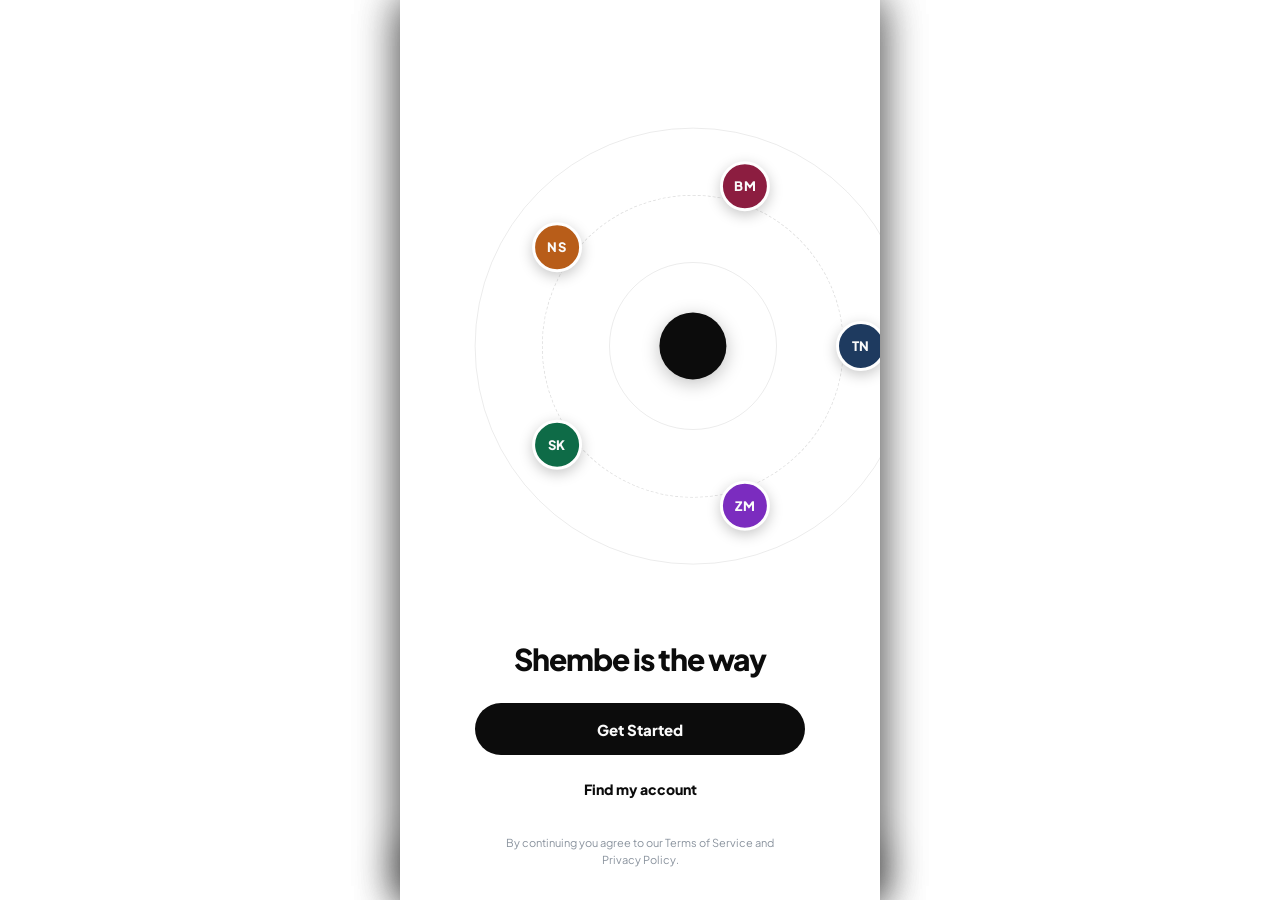
==== commit 4f779bc8: "Add files via upload" ====
--- a/amanazaretha_church_app.html
+++ b/amanazaretha_church_app.html
@@ -8,4597 +8,209 @@
   <link rel="preconnect" href="https://fonts.googleapis.com">
   <link rel="preconnect" href="https://fonts.gstatic.com" crossorigin>
   <link href="https://fonts.googleapis.com/css2?family=Plus+Jakarta+Sans:wght@400;500;600;700;800&display=swap" rel="stylesheet">
-  <script src="https://unpkg.com/lucide@latest/dist/umd/lucide.js"></script>
+  <link rel="stylesheet" href="https://cdn.jsdelivr.net/gh/iconoir-icons/iconoir@main/css/iconoir.css" />
   <script src="https://cdn.jsdelivr.net/npm/@supabase/supabase-js@2"></script>
+  <link rel="stylesheet" href="styles.css">
   <style>
-/* ========== PARALLERY BASE (from parallery/styles.css) ========== */
-:root{
-  color-scheme:dark;
-  --pr-bg:#0d0f12;
-  --pr-bg-2:#14181d;
-  --pr-dark:#0a0c0f;
-  --pr-silver:#c9d1d9;
-  --pr-silver-hi:#f2f2f2;
-  --pr-grey:#8b939d;
-  --pr-line:rgba(255,255,255,.10);
-  --pr-glass:rgba(255,255,255,.06);
-  --pr-glass-border:rgba(255,255,255,.14);
-  --pr-black:#0b0d10;
-  --pr-chrome:#fafafa;
-  --pr-ink-rgb:255,255,255;
-}
-html[data-theme="light"]{
-  color-scheme:light;
-  --pr-ink-rgb:17,22,28;
-  --pr-bg:#ffffff;
-  --pr-bg-2:#ffffff;
-  --pr-dark:#ffffff;
-  --pr-silver:#4c545e;
-  --pr-silver-hi:#0c0c0c;
-  --pr-grey:#6d7681;
-  --pr-line:rgba(17,22,28,.14);
-  --pr-glass:rgba(255,255,255,.82);
-  --pr-glass-border:rgba(17,22,28,.13);
-  --pr-black:#0b0d10;
-  --pr-chrome:#0c0c0c;
-}
-*{margin:0;padding:0;box-sizing:border-box;font-family:inherit;-webkit-tap-highlight-color:transparent;scrollbar-width:none !important;-ms-overflow-style:none !important}
-*::-webkit-scrollbar{width:0 !important;height:0 !important;display:none !important}
-html,body{scrollbar-width:none !important;-ms-overflow-style:none !important}
-html::-webkit-scrollbar,body::-webkit-scrollbar{width:0 !important;height:0 !important;display:none !important}
-body{
-  font-family:'Plus Jakarta Sans',system-ui,sans-serif;
-  color:var(--pr-silver);min-height:100dvh;
-  display:flex;justify-content:center;
-  background:#fff;
-}
-:root{
-  --page-pad:20px;
-  --page-max:100%;
-}
-.phone{
-  position:relative;z-index:1;width:100%;max-width:var(--page-max);min-height:100dvh;
-  display:flex;flex-direction:column;
-  padding:calc(24px + env(safe-area-inset-top)) 0 calc(30px + env(safe-area-inset-bottom));
-}
-
-/* ---------- screens ---------- */
-.screen{display:none;flex:1;flex-direction:column;min-height:0}
-.screen.is-active{display:flex;animation:screenIn .32s cubic-bezier(.22,.8,.24,1) both}
-@keyframes screenIn{from{opacity:0;transform:translateY(12px)}to{opacity:1;transform:none}}
-@media (prefers-reduced-motion:reduce){.screen.is-active{animation:none}}
-body.auth-pending .screen{visibility:hidden}
-body.auth-pending .phone::after{
-  content:'';position:fixed;left:50%;top:50%;width:22px;height:22px;margin:-11px 0 0 -11px;
-  border-radius:50%;border:2px solid rgba(var(--pr-ink-rgb),.16);border-top-color:rgba(var(--pr-ink-rgb),.72);
-  animation:bootSpin .8s linear infinite;pointer-events:none;
-}
-@keyframes bootSpin{to{transform:rotate(360deg)}}
-@media (prefers-reduced-motion:reduce){body.auth-pending .phone::after{animation:none}}
-
-/* ---------- tab views (inside home screen) ---------- */
-.view{display:none;flex:1;min-height:0;flex-direction:column}
-.view.is-active{display:flex}
-
-/* ---------- type ---------- */
-h1{
-  font-size:clamp(28px,7.5vw,34px);line-height:1.1;font-weight:800;
-  letter-spacing:-1.4px;margin-bottom:22px;
-  margin-top:auto;
-  color:var(--pr-silver-hi);
-}
-h1:focus{outline:none}
-.lede{font-size:13.5px;line-height:1.55;color:var(--pr-grey);margin:-6px 0 20px}
-
-.sr-only{
-  position:absolute;width:1px;height:1px;padding:0;margin:-1px;
-  overflow:hidden;clip:rect(0 0 0 0);white-space:nowrap;border:0;
-}
-
-/* ---------- buttons ---------- */
-.actions{display:flex;flex-direction:column;gap:11px}
-.btn{
-  font-family:'Plus Jakarta Sans',system-ui,sans-serif;
-  font-size:14.5px;font-weight:700;letter-spacing:-.1px;
-  border:0;border-radius:24px;padding:16px;cursor:pointer;
-  display:flex;align-items:center;justify-content:center;gap:9px;
-  transition:background .15s ease,color .15s ease,transform .15s ease,box-shadow .15s ease;
-}
-.btn:active{transform:scale(.98)}
-#user-message[hidden]{display:none!important}
-.btn-metal{
-  background:var(--pr-chrome);
-  color:var(--pr-black);
-}
-.btn-metal:hover{background:var(--pr-silver-hi)}
-.btn-ghost{
-  background:none;
-  color:var(--pr-silver-hi);
-  border:0;
-  box-shadow:inset 0 0 0 1px var(--pr-line);
-}
-.btn-ghost:hover{background:rgba(var(--pr-ink-rgb),.07);color:#fafafa}
-.btn svg{width:18px;height:18px;flex-shrink:0}
-.btn.is-busy{opacity:.65;pointer-events:none}
-.btn:disabled{opacity:.55;cursor:not-allowed;transform:none}
-
-/* ---------- project action icons ---------- */
-.project-actions{
-  display:flex;
-  align-items:center;
-  justify-content:center;
-  gap:16px;
-  margin:4px 0 2px;
-}
-.project-timeline{display:flex;align-items:center;gap:12px;width:100%;max-width:320px;align-self:center;margin:2px 0 12px}
-.project-timeline[hidden]{display:none}
-.project-wave{flex:1;min-width:0;height:64px;cursor:pointer;outline:none}
-.project-wave:focus-visible{outline:2px solid rgba(var(--pr-ink-rgb),.55);outline-offset:4px;border-radius:8px}
-.screen#screen-project .home-scroll>.home-top{order:0}
-.screen#screen-project .home-scroll>.state-note{order:1}
-.screen#screen-project .home-scroll>.project-cover-small{order:2}
-.screen#screen-project .home-scroll>.project-title{order:3}
-.screen#screen-project .home-scroll>.project-owner-name{order:4}
-.screen#screen-project .home-scroll>.project-actions{order:5}
-.screen#screen-project .home-scroll>.project-timeline{order:6}
-.screen#screen-project .home-scroll>.project-owner-row{order:7}
-.screen#screen-project .home-scroll>.project-featured{order:8}
-.screen#screen-project .home-scroll>.project-about{order:9}
-.screen#screen-project .home-scroll>.rail:not(.project-about){order:10}
-.screen#screen-project .project-title,.screen#screen-project .project-owner-name{text-align:center}
-.project-owner-name{width:100%;margin-top:-10px;font-size:13px;font-weight:700;color:var(--pr-grey)}
-.project-featured{width:100%;margin:-8px 0 12px}
-.project-featured[hidden]{display:none}
-.project-featured-label{display:block;margin-bottom:7px;color:var(--pr-grey);font-size:10px;font-weight:800;letter-spacing:.8px;text-transform:uppercase}
-.project-featured-list{display:flex;flex-wrap:wrap;gap:7px}
-.project-featured-list button{max-width:100%;min-width:0;overflow:hidden;text-overflow:ellipsis;white-space:nowrap;border:1px solid var(--pr-line);border-radius:999px;background:var(--pr-glass);color:var(--pr-silver-hi);padding:6px 11px;font:inherit;font-size:11px;font-weight:700;cursor:pointer}
-.project-featured-list .featured-name-label{display:block;max-width:100%;min-width:0;overflow:hidden;text-overflow:ellipsis;white-space:nowrap;border:1px solid var(--pr-line);border-radius:999px;background:var(--pr-glass);color:var(--pr-silver-hi);padding:6px 11px;font-size:11px;font-weight:700}
-.featured-selected,.featured-options{display:flex;flex-wrap:wrap;gap:7px}
-.featured-selected:empty,.featured-options:empty{display:none}
-.featured-selected button,.featured-options button{max-width:100%;min-width:0;overflow:hidden;text-overflow:ellipsis;white-space:nowrap;border:1px solid var(--pr-line);border-radius:999px;background:var(--pr-glass);color:var(--pr-silver-hi);padding:7px 10px;font:inherit;font-size:11px;font-weight:700;cursor:pointer}
-.featured-selected button{background:rgba(var(--pr-ink-rgb),.1)}
-.featured-options{max-height:180px;overflow-y:auto}
-.featured-empty{width:100%;font-size:12px;color:var(--pr-grey)}
-.action-icon{
-  position:relative;
-  width:56px;height:56px;border-radius:50%;
-  display:flex;align-items:center;justify-content:center;
-  background:var(--pr-glass);border:1px solid var(--pr-line);
-  color:var(--pr-silver-hi);cursor:pointer;
-  -webkit-backdrop-filter:blur(10px);backdrop-filter:blur(10px);
-  transition:background .15s ease,transform .15s ease,color .15s ease,border-color .15s ease;
-}
-.action-icon:hover{background:rgba(var(--pr-ink-rgb),.10)}
-.action-icon:active{transform:scale(.94)}
-.action-icon:focus-visible{outline:2px solid rgba(var(--pr-ink-rgb),.55);outline-offset:3px}
-.action-icon svg{width:24px;height:24px;fill:none}
-.action-icon:not(.is-primary) svg{stroke-width:2.6}
-
-.action-icon.is-primary{
-  width:64px;height:64px;
-  background:var(--pr-chrome);
-  color:var(--pr-black);
-  border-color:transparent;
-  
-}
-.action-icon.is-primary svg{width:26px;height:26px}
-.action-icon.is-primary:not(#project-play) svg{stroke-width:2.6}
-.action-icon.is-primary:hover{background:var(--pr-silver-hi)}
-
-#project-play svg{fill:currentColor}
-#project-play .ico-pause{display:none}
-#project-play.is-playing .ico-play{display:none}
-#project-play.is-playing .ico-pause{display:block}
-#player-play .ico-pause,
-.card-play .ico-pause,
-.tile-play .ico-pause{display:none}
-#player-play.is-playing .ico-play,
-.card-play.is-playing .ico-play,
-.tile-play.is-playing .ico-play{display:none}
-#player-play.is-playing .ico-pause,
-.card-play.is-playing .ico-pause,
-.tile-play.is-playing .ico-pause{display:block}
-
-.action-icon[data-liked="1"]{
-  color:#ff9440;
-  border-color:rgba(255,148,64,.45);
-  background:rgba(255,148,64,.10);
-}
-.action-icon[data-liked="1"] svg{fill:currentColor}
-
-/* ---------- forms ---------- */
-.form{display:flex;flex-direction:column;gap:16px}
-.field{display:flex;flex-direction:column;gap:8px}
-.field[hidden]{display:none!important}
-#upload-form [data-types][hidden]{display:none!important}
-#edit-featured-field[hidden]{display:none!important}
-.field-head{display:flex;align-items:baseline;justify-content:space-between;gap:12px}
-.lbl{
-  font-size:11px;font-weight:700;letter-spacing:1.6px;text-transform:uppercase;
-  color:var(--pr-grey);
-}
-.count{font-size:11px;font-weight:700;letter-spacing:.4px;color:var(--pr-grey);font-variant-numeric:tabular-nums}
-.count.is-met{color:var(--pr-silver-hi)}
-
-.input,.textarea,.select{
-  width:100%;font-family:inherit;font-size:15px;font-weight:500;
-  color:var(--pr-silver-hi);
-  background-color:var(--pr-glass);
-  border:1px solid var(--pr-line);border-radius:16px;
-  padding:14px 16px;outline:none;
-  -webkit-backdrop-filter:blur(10px);backdrop-filter:blur(10px);
-  transition:border-color .15s ease,background .15s ease,box-shadow .15s ease;
-}
-.input::placeholder,.textarea::placeholder{color:rgba(139,147,157,.75)}
-.input:focus,.textarea:focus,.select:focus{
-  border-color:rgba(var(--pr-ink-rgb),.34);
-  background-color:rgba(var(--pr-ink-rgb),.09);
-  
-}
-select.input,select.select{
-  -webkit-appearance:none;appearance:none;
-  padding-right:46px;
-  cursor:pointer;
-  color-scheme:dark;
-  background-image:url("data:image/svg+xml,%3Csvg xmlns='http://www.w3.org/2000/svg' viewBox='0 0 24 24' fill='none' stroke='%238b939d' stroke-width='2' stroke-linecap='round' stroke-linejoin='round'%3E%3Cpath d='m6 9 6 6 6-6'/%3E%3C/svg%3E");
-  background-repeat:no-repeat;
-  background-position:right 16px center;
-  background-size:16px;
-}
-select.input option,select.select option{
-  background:#14171a;color:#e8eaed;
-}
-html[data-theme="light"] select.input,
-html[data-theme="light"] select.select{
-  color-scheme:light;
-  background-image:url("data:image/svg+xml,%3Csvg xmlns='http://www.w3.org/2000/svg' viewBox='0 0 24 24' fill='none' stroke='%236d7681' stroke-width='2' stroke-linecap='round' stroke-linejoin='round'%3E%3Cpath d='m6 9 6 6 6-6'/%3E%3C/svg%3E");
-}
-html[data-theme="light"] select.input option,
-html[data-theme="light"] select.select option{
-  background:#ffffff;color:#1a1f24;
-}
-.input.is-bad{border-color:rgba(255,120,120,.55)}
-.input:disabled{opacity:.45;cursor:not-allowed}
-.input-icon{position:relative;display:block}
-.input-icon>.input{padding-left:44px}
-.input-icon>svg{
-  position:absolute;left:14px;top:50%;transform:translateY(-50%);
-  width:18px;height:18px;color:var(--pr-grey);pointer-events:none;
-}
-
-/* password field */
-.pw-field{position:relative}
-.pw-field .input{padding-right:52px}
-.pw-eye{
-  position:absolute;right:6px;top:50%;transform:translateY(-50%);
-  width:40px;height:40px;border:0;background:none;border-radius:12px;cursor:pointer;
-  display:flex;align-items:center;justify-content:center;color:var(--pr-grey);
-}
-.pw-eye:hover{color:var(--pr-silver-hi)}
-.pw-eye svg{width:18px;height:18px}
-.pw-eye .slash{display:none}
-.pw-eye.is-on .slash{display:block}
-.pw-strength{display:flex;align-items:center;gap:10px}
-.pw-bars{display:flex;gap:4px;flex:0 0 auto}
-.pw-bars i{width:34px;height:4px;border-radius:999px;background:rgba(var(--pr-ink-rgb),.12);transition:background .2s ease}
-.pw-label{font-size:11px;font-weight:600;color:var(--pr-grey)}
-.pw-strength[data-score="1"] .pw-bars i:nth-child(1){background:#ff6b6b}
-.pw-strength[data-score="1"] .pw-label{color:#ff8b8b}
-.pw-strength[data-score="2"] .pw-bars i:nth-child(-n+2){background:#ffc857}
-.pw-strength[data-score="2"] .pw-label{color:#ffc857}
-.pw-strength[data-score="3"] .pw-bars i:nth-child(-n+3){background:#5fd99a}
-.pw-strength[data-score="3"] .pw-label{color:#5fd99a}
-
-.field-hint{font-size:11.5px;font-weight:600;color:var(--pr-grey)}
-.field-hint.is-ok{color:#5fd99a}
-.field-hint.is-bad{color:#ff8b8b}
-.textarea{resize:vertical;min-height:92px;line-height:1.5;padding-top:13px}
-
-/* code input */
-.code-input{
-  text-align:center;font-size:20px;font-weight:700;letter-spacing:.55em;
-  text-indent:.55em;font-variant-numeric:tabular-nums;
-}
-
-/* prefixed inputs (social links) */
-.links{display:flex;flex-direction:column;gap:10px}
-.prefixed{position:relative}
-.prefixed > svg{
-  position:absolute;left:15px;top:50%;transform:translateY(-50%);
-  width:18px;height:18px;color:var(--pr-grey);pointer-events:none;
-}
-.prefixed .input{padding-left:44px}
-
-/* ---------- card picker ---------- */
-.pick-grid{display:grid;gap:8px;grid-template-columns:repeat(2,1fr)}
-.pick-card{
-  display:flex;align-items:center;gap:9px;
-  padding:11px 12px;border-radius:14px;
-  background:var(--pr-glass);border:1px solid var(--pr-line);
-  color:var(--pr-silver-hi);font:inherit;font-size:12px;font-weight:700;
-  text-align:left;cursor:pointer;min-width:0;
-  transition:background .15s ease,border-color .15s ease,box-shadow .15s ease,transform .15s ease;
-}
-.pick-card:hover{background:rgba(var(--pr-ink-rgb),.09)}
-.pick-card:active{transform:scale(.98)}
-.pick-card.is-on{
-  background:rgba(var(--pr-ink-rgb),.10);
-  border-color:rgba(var(--pr-ink-rgb),.34);
-  
-}
-.pick-icon{
-  flex-shrink:0;width:26px;height:26px;border-radius:9px;
-  background:rgba(var(--pr-ink-rgb),.08);
-  display:flex;align-items:center;justify-content:center;
-  color:var(--pr-silver-hi);
-  overflow:hidden;
-}
-.pick-icon svg{width:15px;height:15px}
-.pick-icon img{
-  width:20px;height:15px;border-radius:3px;display:block;object-fit:cover;
-}
-.pick-label{
-  white-space:nowrap;overflow:hidden;text-overflow:ellipsis;min-width:0;
-}
-
-/* ---------- creator follow list ---------- */
-.follow-list{display:flex;flex-direction:column;gap:8px}
-.creator-row{
-  display:flex;align-items:center;gap:12px;
-  padding:10px 12px;border-radius:0;
-  background:none;border:0;cursor:pointer;
-  transition:background .15s ease;
-}
-.creator-row:hover{background:rgba(var(--pr-ink-rgb),.05)}
-.creator-row.is-on{
-  background:none;
-  border-color:transparent;
-  
-}
-.creator-avatar{
-  flex-shrink:0;width:38px;height:38px;border-radius:50%;
-  display:flex;align-items:center;justify-content:center;
-  font-size:14px;font-weight:800;color:var(--pr-black);
-  background:var(--pr-chrome);
-  overflow:hidden;
-}
-.creator-avatar img{width:100%;height:100%;object-fit:cover;display:block}
-.creator-body{
-  min-width:0;flex:1;display:flex;flex-direction:column;gap:2px;
-}
-.creator-name{
-  font-size:13px;font-weight:700;color:var(--pr-silver-hi);
-  white-space:nowrap;overflow:hidden;text-overflow:ellipsis;
-}
-.creator-meta{
-  font-size:11px;color:var(--pr-grey);
-  white-space:nowrap;overflow:hidden;text-overflow:ellipsis;
-}
-.chart-rank{
-  flex:0 0 28px;width:28px;height:28px;border-radius:50%;
-  display:inline-flex;align-items:center;justify-content:center;
-  color:var(--pr-silver-hi);font-size:12px;font-weight:800;
-  background:rgba(var(--pr-ink-rgb),.08);
-}
-#charts-songs .chart-rank,#charts-eps .chart-rank,#charts-albums .chart-rank{
-  align-self:center;margin-right:2px;
-}
-.follow-btn{
-  flex-shrink:0;font:inherit;font-size:11.5px;font-weight:800;letter-spacing:.2px;
-  padding:8px 14px;border-radius:999px;cursor:pointer;
-  background:rgba(var(--pr-ink-rgb),.08);color:var(--pr-silver-hi);
-  border:1px solid var(--pr-line);
-  transition:background .15s ease,color .15s ease,border-color .15s ease,transform .15s ease;
-  display:inline-flex;align-items:center;justify-content:center;gap:4px;
-}
-.follow-btn:hover{background:rgba(var(--pr-ink-rgb),.14)}
-.follow-btn:active{transform:scale(.96)}
-.follow-btn:focus-visible{outline:2px solid rgba(var(--pr-ink-rgb),.55);outline-offset:2px}
-.creator-row.is-on .follow-btn{
-  background:var(--pr-chrome);color:var(--pr-black);border-color:transparent;
-}
-
-/* creator link (clickable creator row, used on project detail) */
-.creator-link{
-  font:inherit;color:inherit;text-align:left;width:100%;cursor:pointer;
-}
-.creator-link:hover{background:rgba(var(--pr-ink-rgb),.09)}
-.creator-link.is-disabled{cursor:default}
-.creator-link.is-disabled:hover{background:var(--pr-glass)}
-.creator-link.is-disabled .chev{opacity:.3}
-
-/* ---------- toggle switch ---------- */
-.toggle-row{
-  display:flex;align-items:center;justify-content:space-between;gap:12px;
-  padding:14px 16px;border-radius:16px;cursor:pointer;
-  background:var(--pr-glass);border:1px solid var(--pr-line);
-  transition:background .15s ease;
-}
-.toggle-row:hover{background:rgba(var(--pr-ink-rgb),.09)}
-.toggle-copy{display:flex;flex-direction:column;gap:2px;min-width:0}
-.toggle-title{font-size:13px;font-weight:700;color:var(--pr-silver-hi)}
-.toggle-meta{font-size:11px;line-height:1.4;color:var(--pr-grey)}
-.toggle{position:relative;flex-shrink:0}
-.toggle input{position:absolute;opacity:0;width:0;height:0;pointer-events:none}
-.toggle-track{
-  display:block;width:42px;height:24px;border-radius:999px;
-  background:rgba(var(--pr-ink-rgb),.14);border:1px solid var(--pr-line);
-  position:relative;transition:background .2s ease;
-}
-.toggle-knob{
-  position:absolute;top:2px;left:2px;width:18px;height:18px;border-radius:50%;
-  background:#ffffff;
-  transition:transform .2s ease;
-}
-.toggle input:checked + .toggle-track{background:var(--pr-chrome);border-color:transparent}
-.toggle input:checked + .toggle-track .toggle-knob{transform:translateX(18px)}
-.toggle input:focus-visible + .toggle-track{outline:2px solid rgba(var(--pr-ink-rgb),.55);outline-offset:2px}
-.toggle-row.is-unavailable{cursor:default;opacity:.68}
-.toggle-row.is-unavailable:hover{background:var(--pr-glass)}
-.toggle-row.is-unavailable .toggle-track{opacity:.55}
-.card.is-unavailable{cursor:default;opacity:.68}
-.card.is-unavailable .chev{visibility:hidden}
-
-/* ---------- avatar picker ---------- */
-.avatar-row{display:flex;align-items:center;gap:18px}
-.avatar{
-  position:relative;width:84px;height:84px;flex-shrink:0;padding:0;cursor:pointer;
-  border-radius:50%;background:var(--pr-glass);
-  border:1px solid var(--pr-line);
-  color:var(--pr-grey);
-  -webkit-backdrop-filter:blur(10px);backdrop-filter:blur(10px);
-  transition:background .15s ease,transform .15s ease,border-color .15s ease;
-}
-.avatar:hover{background:rgba(var(--pr-ink-rgb),.10);border-color:rgba(var(--pr-ink-rgb),.28)}
-.avatar:active{transform:scale(.97)}
-.avatar:focus-visible{outline:2px solid rgba(var(--pr-ink-rgb),.55);outline-offset:3px}
-.avatar-media{
-  position:absolute;inset:0;border-radius:50%;overflow:hidden;
-  display:flex;align-items:center;justify-content:center;
-}
-.avatar-media img{width:100%;height:100%;object-fit:cover;display:block}
-.avatar-media img[hidden]{display:none}
-.avatar-media svg{width:30px;height:30px}
-.avatar-media svg[hidden]{display:none}
-.avatar-copy{min-width:0;display:flex;flex-direction:column;gap:2px}
-.avatar-title{font-size:13.5px;font-weight:700;line-height:1.3;color:var(--pr-silver-hi)}
-.avatar-hint{font-size:11.5px;line-height:1.4;color:var(--pr-grey)}
-.avatar-actions{display:flex;align-items:center;gap:8px;margin-top:8px;min-height:30px}
-.avatar-upload,.avatar-remove{
-  display:inline-flex;align-items:center;height:30px;border-radius:999px;
-  font:inherit;font-size:11.5px;font-weight:700;cursor:pointer;padding:0 13px;
-  transition:background .15s ease,color .15s ease;
-}
-.avatar-upload{background:var(--pr-glass);border:1px solid var(--pr-line);color:var(--pr-silver-hi)}
-.avatar-upload:hover{background:rgba(var(--pr-ink-rgb),.10);color:#fafafa}
-.avatar-remove{background:none;border:0;color:var(--pr-grey);padding:0 8px}
-.avatar-remove:hover{color:var(--pr-silver-hi)}
-.avatar-remove[hidden]{display:none}
-
-/* ---------- steppers ---------- */
-#screen-register h1,
-#screen-onboarding h1,
-#screen-pricing h1,
-#screen-account h1,
-#screen-edit-upload h1,
-#screen-settings h1,
-#screen-upload h1,
-#screen-profile h1{margin-top:0}
-.stepper{margin-top:auto;margin-bottom:20px}
-.stepper-top{display:flex;align-items:baseline;justify-content:space-between;gap:12px;margin-bottom:9px}
-.step-count{font-size:10.5px;font-weight:700;letter-spacing:1.8px;text-transform:uppercase;color:var(--pr-grey)}
-.step-name{font-size:10.5px;font-weight:700;letter-spacing:1.8px;text-transform:uppercase;color:var(--pr-silver-hi)}
-.track{height:3px;border-radius:999px;background:rgba(var(--pr-ink-rgb),.10);overflow:hidden}
-.fill{
-  height:100%;width:33.333%;border-radius:999px;background:var(--pr-chrome);
-  transition:width .32s cubic-bezier(.22,.8,.24,1);
-}
-
-.step{display:none;flex-direction:column;gap:16px}
-.step.is-active{display:flex;animation:stepIn .28s cubic-bezier(.22,.8,.24,1) both}
-@keyframes stepIn{from{opacity:0;transform:translateX(10px)}to{opacity:1;transform:none}}
-@media (prefers-reduced-motion:reduce){.step.is-active{animation:none}}
-
-.step-nav{display:flex;flex-direction:column;gap:10px;margin-top:6px}
-.step-nav .btn[hidden]{display:none}
-
-/* ---------- auth screens share one content column ---------- */
-#screen-start,
-#screen-login,
-#screen-email,
-#screen-forgot,
-#screen-register,
-#screen-onboarding{
-  min-width:0;
-}
-
-/* ---------- auth photos ---------- */
-.auth-photo{
-  position:relative;
-  width:100%;
-  max-width:100%;
-  margin-bottom:20px;
-  border-radius:18px;
-  overflow:hidden;
-  border:1px solid var(--pr-line);
-  background:var(--pr-glass);
-}
-.auth-photo img{width:100%;height:100%;object-fit:cover;display:block}
-.auth-photo::after{
-  content:'';
-  position:absolute;
-  inset:0;
-  pointer-events:none;
-  background:linear-gradient(to bottom,rgba(10,12,15,0) 42%,rgba(10,12,15,.55) 78%,var(--pr-dark) 100%);
-}
-.auth-photo-banner{height:136px}
-#screen-register .auth-photo{margin-bottom:16px}
-@media (max-width:420px){
-  .auth-photo-banner{height:120px}
-}
-
-/* full-bleed backgrounds: welcome, login, email login */
-#screen-start,
-#screen-login,
-#screen-email{position:relative;isolation:isolate}
-#screen-start .welcome-content{margin-top:auto}
-#screen-start h1{margin-top:0}
-#screen-start .actions{margin-top:0}
-#screen-start .switch{margin-top:18px}
-#screen-start>.legal{margin-top:14px!important}
-#screen-login .login-content{margin-top:auto}
-#screen-login h1{margin-top:0}
-#screen-login .switch{margin-top:18px}
-#screen-login>.legal{margin-top:14px!important}
-.auth-bg{
-  position:absolute;z-index:-1;overflow:hidden;pointer-events:none;
-  top:calc(-24px - env(safe-area-inset-top));
-  right:0;
-  bottom:calc(-30px - env(safe-area-inset-bottom));
-  left:0;
-  background:var(--pr-dark);
-}
-.auth-bg img{width:100%;height:100%;object-fit:cover;display:block;object-position:center 32%}
-.auth-bg::after{
-  content:'';position:absolute;inset:0;pointer-events:none;
-  background:linear-gradient(to bottom,
-    rgba(10,12,15,.58) 0%,
-    rgba(10,12,15,.16) 24%,
-    rgba(10,12,15,.30) 52%,
-    rgba(10,12,15,.74) 76%,
-    rgba(10,12,15,.94) 90%,
-    var(--pr-dark) 100%);
-}
-
-/* ---------- register top toolbar ---------- */
-.reg-topbar{
-  display:flex;align-items:center;justify-content:space-between;gap:12px;
-  margin-bottom:20px;
-}
-.reg-topbar[hidden]{display:none}
-.reg-skip{
-  display:inline-flex;align-items:center;height:42px;
-  font:inherit;font-size:13px;font-weight:700;letter-spacing:-.1px;
-  color:var(--pr-silver-hi);
-  background:var(--pr-glass);border:1px solid var(--pr-line);
-  border-radius:999px;padding:0 18px;cursor:pointer;
-  -webkit-backdrop-filter:blur(10px);backdrop-filter:blur(10px);
-  transition:background .15s ease,color .15s ease,transform .15s ease;
-}
-.reg-skip:hover{background:rgba(var(--pr-ink-rgb),.10);color:#fafafa}
-.reg-skip:active{transform:scale(.97)}
-.reg-skip:focus-visible{outline:2px solid rgba(var(--pr-ink-rgb),.55);outline-offset:3px}
-.reg-skip[hidden]{display:none}
-
-/* ---------- register + onboarding rhythm ---------- */
-#screen-register .stepper,
-#screen-onboarding .stepper{margin-top:0;margin-bottom:24px}
-#screen-register h1,
-#screen-onboarding h1{margin-bottom:16px}
-#screen-register .lede{margin:0 0 18px}
-#screen-register .step-nav,
-#screen-onboarding .step-nav{margin-top:8px}
-#screen-register .switch,
-#screen-onboarding .switch{margin-top:22px}
-#screen-register .legal,
-#screen-onboarding .legal{margin-top:16px}
-
-/* ---------- footer ---------- */
-.switch{margin-top:18px;text-align:center;font-size:12.5px;color:var(--pr-grey)}
-.link{
-  font:inherit;font-weight:700;color:var(--pr-silver-hi);
-  background:none;border:0;padding:0;cursor:pointer;
-  text-decoration:none;
-}
-.link:hover{text-decoration:none}
-.link.tiny{font-size:11px;letter-spacing:.3px;text-transform:none}
-.resend{align-self:center;margin-top:-4px}
-
-a{text-decoration:none}
-.legal{margin-top:22px;text-align:center;font-size:11px;line-height:1.6;color:var(--pr-grey)}
-.legal a{color:var(--pr-silver-hi);text-decoration:none;font-weight:700}
-
-/* =========================================================
-   SCROLL AREAS
-   ========================================================= */
-.home-scroll{
-  flex:1;min-height:0;overflow-y:auto;
-  display:flex;flex-direction:column;gap:18px;
-  padding-bottom:14px;
-  -webkit-overflow-scrolling:touch;
-  scrollbar-width:none;
-}
-.home-scroll>*{flex-shrink:0}
-.home-scroll::-webkit-scrollbar{display:none}
-.inbox-list[hidden],
-.inbox-intro[hidden],
-.inbox-help[hidden],
-.upload-intro[hidden],
-.notification-intro[hidden],
-.notification-help[hidden]{display:none!important}
-.notifications-empty-state .notification-intro{
-  flex:1;display:flex;align-items:center;justify-content:center;
-  margin:0;padding:24px;text-align:center;
-}
-.inbox-empty-state .inbox-intro{
-  flex:1;display:flex;align-items:center;justify-content:center;
-  margin:0;padding:24px;text-align:center;
-}
-.upload-intro{text-align:center}
-
-.home-top{
-  display:flex;align-items:center;justify-content:space-between;gap:12px;
-  margin-top:4px;
-}
-.brand-row{display:flex;align-items:center;justify-content:space-between;gap:10px;width:100%;min-width:0}
-.home-brand-copy{display:flex;flex-direction:column;gap:4px;min-width:0}
-.wordmark{
-  margin:0;line-height:1;
-  font-size:14px;font-weight:800;letter-spacing:-.3px;
-  background:var(--pr-chrome);
-  -webkit-background-clip:text;background-clip:text;
-  color:transparent;-webkit-text-fill-color:transparent;
-}
-.wordmark:focus{outline:none}
-.home-brand-logo{display:block;width:72px;height:auto}
-.home-greeting{margin:0;color:var(--pr-silver-hi);font-size:20px;line-height:1.15;font-weight:800;letter-spacing:-.5px}
-
-.head-actions{display:flex;align-items:center;gap:8px;flex-shrink:0}
-.head-actions .icon-btn[hidden]{display:none}
-
-.icon-btn{
-  position:relative;
-  width:42px;height:42px;flex-shrink:0;border-radius:50%;cursor:pointer;
-  display:flex;align-items:center;justify-content:center;
-  background:var(--pr-glass);border:1px solid var(--pr-line);
-  color:var(--pr-silver-hi);
-  -webkit-backdrop-filter:blur(10px);backdrop-filter:blur(10px);
-  transition:background .15s ease,transform .15s ease;
-}
-.icon-btn:hover{background:rgba(var(--pr-ink-rgb),.10)}
-.icon-btn:active{transform:scale(.96)}
-.icon-btn svg{width:19px;height:19px}
-.icon-btn.back-btn{
-  border-radius:0;border-color:transparent;background:transparent;
-  -webkit-backdrop-filter:none;backdrop-filter:none;
-}
-.icon-btn.back-btn:hover{background:rgba(var(--pr-ink-rgb),.07);color:#fafafa}
-.icon-btn.back-btn:active{transform:scale(.96)}
-.icon-btn.back-btn:focus-visible{outline:2px solid rgba(var(--pr-ink-rgb),.55);outline-offset:3px}
-#upload-wizard-back{border-radius:0}
-.count-badge{
-  position:absolute;top:-3px;right:-3px;
-  min-width:17px;height:17px;padding:0 5px;
-  border-radius:999px;background:#ff4d6d;color:#fafafa;
-  font-size:10px;font-weight:800;line-height:17px;text-align:center;
-  border:2px solid rgba(10,12,16,.95);
-  pointer-events:none;
-}
-.count-badge[hidden]{display:none}
-.icon-spacer{width:42px;height:42px;flex-shrink:0}
-
-/* search */
-.search{position:relative}
-.search > svg{
-  position:absolute;left:17px;top:50%;transform:translateY(-50%);
-  width:18px;height:18px;color:var(--pr-grey);pointer-events:none;
-}
-.search-input{padding-left:47px;border-radius:999px}
-.search-input::-webkit-search-cancel-button{-webkit-appearance:none;appearance:none}
-
-/* chips */
-.chips{
-  display:flex;gap:8px;overflow-x:auto;
-  scrollbar-width:none;padding-bottom:2px;margin-top:-4px;
-}
-.chips::-webkit-scrollbar{display:none}
-.chips-wrap{flex-wrap:wrap;overflow:visible}
-.chips:not(.chips-wrap){
-  margin-left:calc(var(--page-pad) * -1);
-  margin-right:calc(var(--page-pad) * -1);
-  padding-left:var(--page-pad);
-  padding-right:var(--page-pad);
-  scroll-padding-left:var(--page-pad);
-  scroll-padding-right:var(--page-pad);
-}
-.chip{
-  flex-shrink:0;cursor:pointer;font:inherit;
-  font-size:12.5px;font-weight:700;letter-spacing:-.1px;
-  padding:9px 16px;border-radius:999px;
-  background:var(--pr-glass);color:var(--pr-silver);
-  border:1px solid var(--pr-line);
-  transition:background .15s ease,color .15s ease,transform .15s ease;
-}
-.chip:hover{background:rgba(var(--pr-ink-rgb),.10);color:#fafafa}
-.chip:active{transform:scale(.97)}
-.chip.is-on{
-  background:var(--pr-chrome);color:var(--pr-black);border-color:transparent;
-}
-.chip.is-on:hover{background:var(--pr-silver-hi);color:var(--pr-black)}
-.chip.sm{font-size:11px;padding:7px 12px}
-#upload-genre-chips .genre-extra[hidden],
-#upload-preset-chips .preset-extra[hidden]{display:none!important}
-
-/* sections */
-.rail{display:flex;flex-direction:column;gap:12px}
-.rail-head{display:flex;align-items:baseline;justify-content:space-between;gap:12px}
-.rail-head h2{
-  font-size:15px;font-weight:800;letter-spacing:-.3px;color:var(--pr-silver-hi);
-}
-#screen-help .rail>.btn{width:100%}
-#screen-help .help-buttons{display:flex;flex-wrap:wrap;gap:10px}
-#screen-help .help-buttons .btn{flex:1 1 140px;padding:14px 16px;border-radius:20px}
-.cards{display:flex;flex-direction:column;gap:10px}
-#screen-settings .cards .card{padding-left:0}
-#become-artist[hidden]{display:none!important}
-#profile-upload-actions[hidden]{display:none!important}
-#settings-authentication[hidden],#settings-creator-studio[hidden]{display:none!important}
-#view-search form[hidden],
-#view-search .chips[hidden]{display:none!important}
-.card{
-  display:flex;align-items:center;gap:13px;width:100%;
-  padding:11px;border-radius:18px;cursor:pointer;text-align:left;
-  font:inherit;color:inherit;
-  background:none;border:0;
-  transition:transform .15s ease;
-}
-.card:hover{background:none}
-.card:active{transform:scale(.99)}
-.cover{
-  width:24px;height:24px;flex-shrink:0;
-  display:flex;align-items:center;justify-content:center;
-  background:none;
-  color:var(--pr-silver-hi);
-  overflow:hidden;
-}
-.cover svg{width:18px;height:18px}
-.cover img{width:100%;height:100%;object-fit:cover;display:block}
-.card-body{min-width:0;flex:1}
-.card-title{
-  font-size:13.5px;font-weight:700;color:var(--pr-silver-hi);
-  white-space:nowrap;overflow:hidden;text-overflow:ellipsis;
-}
-.card-meta{
-  font-size:11.5px;color:var(--pr-grey);margin-top:3px;
-  white-space:nowrap;overflow:hidden;text-overflow:ellipsis;
-}
-.card-featured-credit{display:block;max-width:100%;margin-top:3px;color:var(--pr-grey);font-size:10.5px;line-height:1.35;white-space:nowrap;overflow:hidden;text-overflow:ellipsis}
-.card-duration{font-size:10.5px;color:var(--pr-grey);margin-top:2px;font-variant-numeric:tabular-nums}
-.card-duration[hidden]{display:none}
-.play{
-  width:34px;height:34px;flex-shrink:0;border-radius:50%;
-  display:flex;align-items:center;justify-content:center;
-  background:rgba(var(--pr-ink-rgb),.08);border:1px solid var(--pr-line);
-  color:var(--pr-silver-hi);
-}
-.play svg{width:14px;height:14px}
-
-.chev{margin-left:auto;width:18px;height:18px;color:var(--pr-grey);flex-shrink:0}
-
-/* ---------- horizontal project strips (Trending / New) ---------- */
-.rail-strip{
-  display:flex;
-  gap:10px;
-  overflow-x:auto;
-  overflow-y:hidden;
-  padding-bottom:2px;
-  margin-left:calc(var(--page-pad) * -1);
-  margin-right:calc(var(--page-pad) * -1);
-  padding-left:var(--page-pad);
-  padding-right:var(--page-pad);
-  scroll-padding-left:var(--page-pad);
-  scroll-padding-right:var(--page-pad);
-  scrollbar-width:none;
-  -webkit-overflow-scrolling:touch;
-  scroll-snap-type:x proximity;
-}
-.rail-strip::-webkit-scrollbar{display:none}
-
-.tile {
-  display:flex;
-  flex-direction:column;
-  gap:6px;
-  min-width:0;
-  padding:0;
-  background:none;
-  border:0;
-  font:inherit;
-  color:inherit;
-  text-align:left;
-  cursor:pointer;
-  appearance:none;
-}
-.rail-strip .tile {flex:0 0 136px;width:136px;scroll-snap-align:start}
-.tile:active .tile-cover {transform:scale(.985)}
-.tile-cover {
-  position:relative;
-  display:flex;
-  align-items:center;
-  justify-content:center;
-  width:100%;
-  aspect-ratio:1 / 1;
-  border-radius:14px;
-  overflow:hidden;
-  background:linear-gradient(135deg,rgba(201,209,217,.22),rgba(201,209,217,.06));
-  border:1px solid var(--pr-line);
-  color:var(--pr-silver-hi);
-  transition:transform .15s ease;
-}
-.tile-cover > svg {width:26px;height:26px;opacity:.75}
-.tile-cover img {width:100%;height:100%;object-fit:cover;display:block;transition:transform .2s ease}
-.tile:hover .tile-cover img {transform:scale(1.04)}
-.tile-badge {
-  position:absolute;
-  top:6px;
-  left:6px;
-  z-index:2;
-  font-size:9.5px;
-  font-weight:700;
-  letter-spacing:.4px;
-  text-transform:uppercase;
-  padding:3px 7px;
-  border-radius:999px;
-  background:rgba(0,0,0,.55);
-  border:1px solid rgba(255,255,255,.18);
-  color:#fafafa;
-  -webkit-backdrop-filter:blur(6px);
-  backdrop-filter:blur(6px);
-}
-.tile-title {
-  font-size:12.5px;
-  font-weight:700;
-  letter-spacing:-.1px;
-  color:var(--pr-silver-hi);
-  white-space:nowrap;
-  overflow:hidden;
-  text-overflow:ellipsis;
-}
-.tile-meta {
-  display:flex;
-  align-items:center;
-  gap:4px;
-  font-size:11px;
-  color:var(--pr-grey);
-  white-space:nowrap;
-  overflow:hidden;
-  text-overflow:ellipsis;
-}
-.tile-featured-credit{display:block;max-width:100%;color:var(--pr-grey);font-size:10px;line-height:1.35;white-space:nowrap;overflow:hidden;text-overflow:ellipsis}
-.tile-stats {display:block;font-size:10px;color:var(--pr-grey)}
-
-.more-like-grid{
-  display:grid;
-  grid-template-columns:repeat(auto-fill, 136px);
-  gap:16px;
-  justify-content:center;
-  margin-top:12px;
-}
-/* tags */
-.tags{display:flex;flex-wrap:wrap;margin-top:6px;gap:4px}
-.tag{
-  display:inline-flex;align-items:center;
-  font-size:10px;font-weight:700;letter-spacing:.2px;
-  padding:3px 8px;border-radius:999px;
-  background:rgba(var(--pr-ink-rgb),.07);
-  border:1px solid var(--pr-line);
-  color:var(--pr-silver);
-}
-
-/* ---------- profile ---------- */
-.profile-hero{
-  display:flex;flex-direction:column;align-items:center;text-align:center;gap:6px;
-  padding:6px 0 0;
-}
-.profile-avatar{
-  width:96px;height:96px;border-radius:50%;
-  background:var(--pr-chrome);color:var(--pr-black);
-  display:flex;align-items:center;justify-content:center;
-  font-size:34px;font-weight:800;letter-spacing:-1px;
-  
-  overflow:hidden;
-}
-.profile-avatar img{width:100%;height:100%;object-fit:cover;display:block}
-button.profile-avatar{padding:0;border:0;cursor:pointer}
-.profile-photo-row{display:flex;flex-direction:column;align-items:center;gap:12px;margin-top:14px}
-.profile-name{
-  font-size:22px;font-weight:800;letter-spacing:-.6px;
-  color:var(--pr-silver-hi);margin-top:4px;
-  display:inline-flex;align-items:center;gap:6px;
-}
-.verified{width:16px;height:16px;color:#54c7f5;flex-shrink:0;display:block}
-.verified.is-trusted{color:#7cdcff;}
-.verified-inline{width:12px;height:12px;display:inline-block;vertical-align:-2px;margin-left:4px}
-.card-meta .verified-inline,.tile-meta .verified-inline,.convo-name .verified-inline,.creator-meta .verified-inline{width:11px;height:11px;vertical-align:-1px;margin-left:3px}
-.verified[hidden]{display:none}
-.profile-name:has(> span:empty) .verified{display:none}
-.profile-handle{display:none}
-.profile-role{
-  font-size:11.5px;font-weight:700;letter-spacing:.3px;
-  color:var(--pr-silver-hi);margin-top:4px;
-}
-.profile-role span{color:var(--pr-grey);font-weight:600}
-.profile-bio{
-  max-width:310px;font-size:12.5px;line-height:1.55;
-  color:var(--pr-grey);margin-top:6px;
-}
-.profile-social-links{display:flex;justify-content:center;flex-wrap:wrap;gap:8px;margin-top:8px}
-.profile-social-links[hidden],.profile-location[hidden]{display:none!important}
-.profile-social-link{padding:6px 10px;border:1px solid var(--pr-line);border-radius:999px;color:var(--pr-silver-hi);font-size:10px;font-weight:700;text-decoration:none}
-.profile-social-link:hover{background:var(--pr-glass)}
-
-.profile-actions-row{display:flex;gap:8px;width:100%;margin-top:10px}
-.profile-actions-row .btn{flex:1;padding:12px;font-size:13px;border-radius:16px}
-
-.profile-stats{
-  display:grid;grid-auto-flow:column;grid-auto-columns:1fr;gap:8px;width:100%;
-}
-.profile-stats .stat{
-  min-width:0;
-  padding:8px 4px;border-radius:0;
-  background:none;border:0;
-  text-align:center;
-  display:flex;flex-direction:column;align-items:center;justify-content:center;gap:2px;
-}
-.profile-stats button.stat{width:100%;font:inherit;cursor:pointer}
-.profile-stats button.stat:hover .stat-lbl{color:var(--pr-silver-hi)}
-.profile-stats button.stat:focus-visible{outline:2px solid rgba(var(--pr-ink-rgb),.55);outline-offset:2px}
-.profile-stats .stat-num{font-size:13px;font-weight:800;color:var(--pr-silver-hi);letter-spacing:-.2px}
-.profile-stats .stat-lbl{font-size:9px;font-weight:700;letter-spacing:.5px;text-transform:uppercase;color:var(--pr-grey)}
-
-.profile-tabs{margin-top:0}
-
-.analytics-head{display:flex;align-items:baseline;justify-content:space-between;gap:10px;margin-top:6px}
-.analytics-title{font-size:14px;font-weight:800;letter-spacing:-.3px;color:var(--pr-silver-hi)}
-.analytics-range{font-size:9.5px;font-weight:700;letter-spacing:.5px;text-transform:uppercase;color:var(--pr-grey)}
-.analytics-totals{display:grid;grid-template-columns:repeat(2,minmax(0,1fr));gap:8px}
-.analytics-total{
-  display:flex;flex-direction:column;gap:3px;min-width:0;
-  padding:13px 14px;border-radius:16px;
-  border:1px solid var(--pr-line);background:var(--pr-glass);
-}
-.analytics-total.is-lead{
-  border-color:rgba(124,220,255,.34);
-  background:linear-gradient(155deg,rgba(84,199,245,.16),var(--pr-glass) 70%);
-}
-.analytics-total .num{font-size:21px;font-weight:800;letter-spacing:-.6px;color:var(--pr-silver-hi);line-height:1.1}
-.analytics-total.is-lead .num{color:#c9f1ff}
-.analytics-total .lbl{font-size:9px;font-weight:700;letter-spacing:.5px;text-transform:uppercase;color:var(--pr-grey)}
-.analytics-meta{display:flex;flex-wrap:wrap;gap:6px}
-.analytics-pill{
-  padding:7px 11px;border-radius:999px;
-  border:1px solid var(--pr-line);background:var(--pr-glass);
-  font-size:10px;font-weight:700;letter-spacing:.3px;color:var(--pr-grey);
-}
-.analytics-pill b{color:var(--pr-silver-hi);font-weight:800;margin-left:3px}
-.analytics-list{display:flex;flex-direction:column;gap:8px}
-.analytics-row{
-  display:grid;grid-template-columns:40px minmax(0,1fr) auto;gap:10px;align-items:center;
-  width:100%;padding:10px;border-radius:14px;text-align:left;
-  font:inherit;color:inherit;cursor:pointer;
-  border:1px solid var(--pr-line);background:var(--pr-glass);
-  transition:border-color .15s ease,background .15s ease;
-}
-.analytics-row:hover{border-color:rgba(var(--pr-ink-rgb),.26);background:rgba(var(--pr-ink-rgb),.05)}
-.analytics-thumb{width:40px;height:40px;border-radius:10px;object-fit:cover;display:block;background:var(--pr-dark)}
-.analytics-row-main{min-width:0;display:flex;flex-direction:column;gap:2px}
-.analytics-row-title{font-size:12px;font-weight:800;color:var(--pr-silver-hi);white-space:nowrap;overflow:hidden;text-overflow:ellipsis}
-.analytics-row-sub{font-size:8.5px;font-weight:700;letter-spacing:.45px;text-transform:uppercase;color:var(--pr-grey);white-space:nowrap;overflow:hidden;text-overflow:ellipsis}
-.analytics-row-nums{display:flex;gap:10px;text-align:right}
-.analytics-row-num{display:flex;flex-direction:column;gap:1px;min-width:30px}
-.analytics-row-num b{font-size:11px;font-weight:800;color:var(--pr-silver-hi);letter-spacing:-.2px}
-.analytics-row-num span{font-size:7.5px;font-weight:700;letter-spacing:.4px;text-transform:uppercase;color:var(--pr-grey)}
-@media (max-width:430px){.analytics-row-num:nth-child(4){display:none}.analytics-row-nums{gap:8px}}
-@media (min-width:768px){.analytics-totals{grid-template-columns:repeat(4,minmax(0,1fr))}}
-
-.profile-tabview{display:none;flex-direction:column;gap:10px}
-.profile-tabview.is-active{display:flex}
-
-#screen-profile .actions{gap:14px}
-#screen-profile .actions .btn{padding:15px;border-radius:18px}
-.screen>.legal{margin-top:auto!important}
-
-/* ---------- upload ---------- */
-.file-row{
-  display:flex;align-items:center;gap:12px;
-  padding:14px 16px;border-radius:16px;cursor:pointer;text-align:left;
-  font:inherit;color:inherit;width:100%;
-  background:var(--pr-glass);border:1px dashed rgba(var(--pr-ink-rgb),.22);
-  transition:background .15s ease,border-color .15s ease;
-}
-.file-row:hover{background:rgba(var(--pr-ink-rgb),.09);border-color:rgba(var(--pr-ink-rgb),.34)}
-.file-row svg{width:20px;height:20px;color:var(--pr-grey);flex-shrink:0}
-.file-row-body{min-width:0;flex:1;display:block}
-.file-row-title{display:block;font-size:12.5px;font-weight:700;color:var(--pr-silver-hi);overflow-wrap:anywhere}
-.file-row-meta{display:block;font-size:11px;color:var(--pr-grey);margin-top:2px;white-space:nowrap;overflow:hidden;text-overflow:ellipsis}
-.file-row.has-file{border-style:solid;border-color:rgba(var(--pr-ink-rgb),.34)}
-
-.price-row{display:flex;align-items:stretch;gap:8px}
-.price-row .input{flex:1}
-.free-toggle{
-  flex-shrink:0;display:flex;align-items:center;gap:7px;
-  font-size:11.5px;font-weight:700;color:var(--pr-silver-hi);cursor:pointer;
-  padding:0 14px;border-radius:16px;
-  background:var(--pr-glass);border:1px solid var(--pr-line);
-  transition:background .15s ease;
-}
-.free-toggle:hover{background:rgba(var(--pr-ink-rgb),.10)}
-.free-toggle input{accent-color:#c9d1d9;width:15px;height:15px;cursor:pointer}
-
-/* ---------- plans ---------- */
-.plans{display:flex;flex-direction:column;gap:11px}
-.plan{
-  display:flex;flex-direction:column;gap:9px;
-  padding:16px;border-radius:20px;cursor:pointer;text-align:left;
-  font:inherit;color:inherit;
-  background:var(--pr-glass);border:1px solid var(--pr-line);
-  transition:background .15s ease,border-color .15s ease,box-shadow .15s ease,transform .15s ease;
-}
-.plan:hover{background:rgba(var(--pr-ink-rgb),.09)}
-.plan:active{transform:scale(.995)}
-.plan.is-on{
-  background:rgba(var(--pr-ink-rgb),.10);
-  border-color:rgba(var(--pr-ink-rgb),.34);
-  
-}
-.plan-top{display:flex;align-items:center;justify-content:space-between;gap:10px}
-.plan-name{font-size:13px;font-weight:800;letter-spacing:-.2px;color:var(--pr-silver-hi)}
-.plan-badge{
-  font-size:9.5px;font-weight:800;letter-spacing:1.2px;text-transform:uppercase;
-  padding:5px 9px;border-radius:999px;
-  background:var(--pr-chrome);color:var(--pr-black);
-  white-space:nowrap;
-}
-.plan-price{display:flex;align-items:baseline;gap:6px}
-.plan-price .amount{font-size:24px;font-weight:800;letter-spacing:-1px;color:var(--pr-silver-hi)}
-.plan-price .per{font-size:11.5px;font-weight:600;color:var(--pr-grey)}
-.plan-price .zar{font-size:11.5px;font-weight:700;color:var(--pr-grey);margin-left:auto}
-.plan-stems{
-  display:flex;align-items:center;gap:7px;
-  font-size:12.5px;font-weight:700;color:var(--pr-silver-hi);
-}
-.plan-stems svg{width:15px;height:15px;color:var(--pr-grey);flex-shrink:0}
-.plan-note{font-size:11px;line-height:1.5;color:var(--pr-grey)}
-.plan-check{
-  width:20px;height:20px;flex-shrink:0;border-radius:50%;
-  border:1.5px solid rgba(var(--pr-ink-rgb),.22);
-  display:flex;align-items:center;justify-content:center;
-  color:transparent;transition:background .15s ease,border-color .15s ease,color .15s ease;
-}
-.plan-check svg{width:12px;height:12px}
-.plan.is-on .plan-check{
-  background:var(--pr-chrome);border-color:transparent;color:var(--pr-black);
-}
-.pro-plan-total{font-size:12px;font-weight:700;color:var(--pr-silver)}
-.pro-save-badge{font-size:10px;font-weight:800;letter-spacing:.7px;color:var(--pr-black);background:var(--pr-chrome);padding:5px 9px;border-radius:999px}
-.pro-benefits{display:flex;flex-direction:column;gap:10px}
-.pro-benefit{padding:14px 16px;border:1px solid var(--pr-line);border-radius:16px;background:var(--pr-glass)}
-.pro-benefit strong{display:block;color:var(--pr-silver-hi);font-size:13px;margin-bottom:4px}
-.pro-benefit p{margin:0;color:var(--pr-grey);font-size:12px;line-height:1.55}
-.pro-comparison-wrap{overflow-x:auto}
-.pro-comparison{width:100%;border-collapse:collapse;table-layout:fixed;text-align:left}
-.pro-comparison th,.pro-comparison td{padding:11px 8px;border-bottom:1px solid var(--pr-line);font-size:12px}
-.pro-comparison th{color:var(--pr-grey);font-size:10px;letter-spacing:.7px;text-transform:uppercase}
-.pro-comparison th:first-child,.pro-comparison td:first-child{width:58%;padding-left:0}
-.pro-comparison th:not(:first-child),.pro-comparison td:not(:first-child){width:21%;text-align:center}
-.pro-comparison td:first-child{color:var(--pr-silver-hi);font-weight:650}
-.pro-comparison td:not(:first-child){color:var(--pr-grey);font-weight:800}
-.pro-comparison .pro-yes{color:var(--pr-silver-hi)}
-.pro-currency-status{margin:10px 0 0;color:var(--pr-grey);font-size:11px;line-height:1.5;text-align:center}
-.pro-legal-note{margin-top:4px;color:var(--pr-grey);font-size:11px;line-height:1.55;text-align:center}
-.plus-screen-header{display:flex;align-items:center;justify-content:space-between;gap:12px;min-height:62px;padding:10px 0}
-.plus-brand{font-size:16px;font-weight:800;letter-spacing:-.4px;color:var(--pr-silver-hi)}
-.plus-public-actions{display:flex;align-items:center;gap:10px}
-.plus-public-actions[hidden]{display:none!important}
-.plus-public-actions .link{white-space:nowrap}
-.plus-hero{padding:10px 0 4px}
-.plus-hero h1{margin:0 0 8px}
-.plus-hero .lede{margin:0}
-.plus-benefits{display:flex;flex-direction:column;gap:10px}
-.plus-benefit{display:flex;gap:12px;align-items:flex-start;padding:14px 16px;border:1px solid var(--pr-line);border-radius:16px;background:var(--pr-glass)}
-.plus-benefit-mark{width:22px;height:22px;flex-shrink:0;border-radius:50%;display:flex;align-items:center;justify-content:center;background:rgba(var(--pr-ink-rgb),.1);color:var(--pr-silver-hi);font-size:13px;font-weight:800}
-.plus-benefit strong{display:block;color:var(--pr-silver-hi);font-size:13px;margin-bottom:4px}
-.plus-benefit p{margin:0;color:var(--pr-grey);font-size:12px;line-height:1.55}
-.plus-currency-status{margin:10px 0 0;color:var(--pr-grey);font-size:11px;line-height:1.5;text-align:center}
-.plus-legal-note{margin:8px 0 18px;color:var(--pr-grey);font-size:11px;line-height:1.55;text-align:center}
-
-/* tab bar (no border) */
-.tabbar{
-  flex-shrink:0;
-  display:flex;align-items:center;justify-content:space-between;gap:0;
-  width:100%;
-  margin-top:0;
-  padding:6px calc(var(--page-pad) + env(safe-area-inset-left)) calc(6px + env(safe-area-inset-bottom)) calc(var(--page-pad) + env(safe-area-inset-right));
-  border-radius:0;
-  background:none;
-  
-  -webkit-backdrop-filter:none;
-  backdrop-filter:none;
-}
-.tab{
-  flex:1;display:flex;flex-direction:column;align-items:center;gap:4px;
-  padding:9px 2px;border:0;border-radius:18px;background:none;cursor:pointer;
-  font:inherit;font-size:10px;font-weight:700;letter-spacing:.2px;
-  color:var(--pr-grey);
-  transition:color .15s ease,background .15s ease;
-}
-.tab:hover{color:var(--pr-silver-hi)}
-.tab.is-active{color:var(--pr-silver-hi);background:none}
-.tab svg{width:18px;height:18px}
-
-/* Project Menu */
-.menu-btn{
-  width:36px;height:36px;border-radius:50%;
-  display:flex;align-items:center;justify-content:center;
-  background:var(--pr-glass);border:1px solid var(--pr-line);
-  color:var(--pr-silver-hi);cursor:pointer;
-  transition:background .15s ease;
-}
-.menu-btn:hover{background:rgba(var(--pr-ink-rgb),.10)}
-.project-menu{
-  position:absolute;right:20px;top:70px;
-  width:160px;background:var(--pr-bg-2);
-  border:1px solid var(--pr-line);border-radius:16px;
-  
-  z-index:100;display:none;
-  flex-direction:column;overflow:hidden;
-}
-.project-menu.is-open{display:flex}
-.menu-item{
-  padding:12px 16px;font-size:13px;font-weight:600;
-  color:var(--pr-silver);text-align:left;
-  background:none;border:0;cursor:pointer;
-  transition:background .15s ease,color .15s ease;
-}
-.menu-item:hover{background:var(--pr-glass);color:var(--pr-silver-hi)}
-.menu-item.danger{color:#ff6b8b}
-.menu-item.danger:hover{background:rgba(255,107,139,.1)}
-
-/* HAMBURGER MENU AND SIDEBAR */
-.hamburger-btn{position:relative;z-index:10;display:flex;align-items:center;justify-content:center;width:44px;height:44px;border-radius:14px;background:var(--pr-bg-2);border:1px solid var(--pr-line);color:var(--pr-silver);cursor:pointer;transition:background 0.15s ease,color 0.15s ease}
-.hamburger-btn:hover{background:rgba(var(--pr-ink-rgb),0.06);color:var(--pr-silver-hi)}
-.hamburger-btn svg{width:22px;height:22px}
-.sidebar-overlay{position:fixed;inset:0;z-index:125;background:rgba(0,0,0,0.55);backdrop-filter:blur(8px);opacity:0;pointer-events:none;transition:opacity 0.22s ease}
-.sidebar-overlay[hidden],.sidebar[hidden]{display:none!important}
-.sidebar-overlay.is-visible{opacity:1;pointer-events:auto}
-.sidebar{position:fixed;top:0;right:0;bottom:0;z-index:126;width:84%;max-width:320px;max-width:80vw;display:flex;flex-direction:column;background:var(--pr-bg);border-left:1px solid var(--pr-line);transform:translateX(100%);transition:transform 0.26s cubic-bezier(0.22,0.8,0.24,1);backdrop-filter:blur(20px)}
-.sidebar.is-open{transform:translateX(0)}
-.sidebar-header{display:flex;align-items:center;padding:20px 22px;border-bottom:1px solid var(--pr-line)}
-.sidebar-profile{display:flex;align-items:center;gap:12px;min-width:0}
-.sidebar-profile[hidden],.sidebar-auth[hidden]{display:none!important}
-.sidebar-avatar{position:relative;width:42px;height:42px;flex-shrink:0;display:flex;align-items:center;justify-content:center;overflow:hidden;border-radius:50%;background:var(--pr-chrome);color:var(--pr-black)}
-.sidebar-avatar svg{width:22px;height:22px}
-.sidebar-avatar img{position:absolute;inset:0;width:100%;height:100%;object-fit:cover}
-.sidebar-avatar img[hidden]{display:none!important}
-.sidebar-profile-info{display:flex;flex-direction:column;align-items:flex-start;gap:7px;min-width:0}
-.sidebar-name{max-width:100%;overflow:hidden;text-overflow:ellipsis;white-space:nowrap;color:var(--pr-silver-hi);font-size:15px;font-weight:700;text-decoration:none}
-.sidebar-name:focus-visible{outline:2px solid rgba(var(--pr-ink-rgb),.55);outline-offset:3px}
-.sidebar-subscribe{padding:8px 12px;border-radius:16px;font-size:12px}
-.sidebar-auth{padding:10px 14px;border-radius:20px;font-size:13px}
-.sidebar-nav{display:flex;flex:1;flex-direction:column;gap:2px;min-height:0;overflow-y:auto;padding:12px 16px}
-.sidebar-item{display:flex;align-items:center;gap:14px;padding:14px 16px;border-radius:14px;color:var(--pr-silver);text-decoration:none;transition:background 0.15s ease,color 0.15s ease;font-family:inherit;font-size:14px;font-weight:600}
-.sidebar-item[hidden]{display:none!important}
-.sidebar-item:hover{background:rgba(var(--pr-ink-rgb),0.07);color:var(--pr-silver-hi)}
-.sidebar-item svg{width:22px;height:22px;flex-shrink:0}
-.sidebar-divider{height:1px;background:var(--pr-line);margin:12px 16px}
-.sidebar-item svg{color:var(--pr-grey)}
-.sidebar-item:hover svg{color:var(--pr-silver-hi)}
-.sidebar-footer{display:block;width:calc(100% - 32px);margin:12px 16px 16px;padding:12px 16px;border:0;border-radius:12px;background:var(--pr-chrome);color:var(--pr-black);font:inherit;font-size:12px;font-weight:700;text-align:center;cursor:pointer;transition:background 0.15s ease,color 0.15s ease}
-.sidebar-footer:hover{background:var(--pr-silver-hi);color:var(--pr-black)}
-.sidebar-footer[hidden]{display:none!important}
-.sidebar-footer:disabled{opacity:.6;cursor:not-allowed}
-.sidebar-footer:focus-visible{outline:2px solid rgba(var(--pr-ink-rgb),.55);outline-offset:-3px}
-
-/* =========================================================
-   PROJECT DETAIL
-   ========================================================= */
-.project-cover{
-  width:100%;aspect-ratio:1 / 1;border-radius:26px;
-  display:flex;align-items:center;justify-content:center;
-  background:linear-gradient(135deg,rgba(201,209,217,.26),rgba(201,209,217,.06));
-  border:1px solid var(--pr-glass-border);
-  color:var(--pr-silver-hi);
-}
-.project-cover svg{width:64px;height:64px;opacity:.8}
-.project-title{
-  font-size:24px;font-weight:800;letter-spacing:-.8px;
-  line-height:1.15;color:var(--pr-silver-hi);
-}
-
-/* =========================================================
-   INBOX
-   ========================================================= */
-.inbox-list{display:flex;flex-direction:column;gap:8px}
-.convo{
-  display:flex;align-items:center;gap:12px;width:100%;
-  padding:11px 12px;border-radius:16px;cursor:pointer;text-align:left;
-  font:inherit;color:inherit;
-  background:var(--pr-glass);border:1px solid var(--pr-line);
-  transition:background .15s ease,transform .15s ease;
-}
-.convo:hover{background:rgba(var(--pr-ink-rgb),.09)}
-.convo:active{transform:scale(.99)}
-.convo-avatar{
-  flex-shrink:0;width:44px;height:44px;border-radius:50%;
-  display:flex;align-items:center;justify-content:center;
-  font-size:15px;font-weight:800;color:var(--pr-black);
-  background:var(--pr-chrome);
-  overflow:hidden;
-}
-.convo-avatar img{width:100%;height:100%;object-fit:cover;display:block}
-.convo-body{min-width:0;flex:1;display:flex;flex-direction:column;gap:2px}
-.convo-top{display:flex;align-items:baseline;justify-content:space-between;gap:10px}
-.convo-name{font-size:13.5px;font-weight:700;color:var(--pr-silver-hi)}
-.convo-time{font-size:10.5px;font-weight:700;color:var(--pr-grey);flex-shrink:0}
-.convo-preview{
-  font-size:11.5px;color:var(--pr-grey);
-  white-space:nowrap;overflow:hidden;text-overflow:ellipsis;
-}
-.convo-unread{
-  min-width:20px;height:20px;border-radius:999px;flex-shrink:0;
-  display:flex;align-items:center;justify-content:center;
-  font-size:10px;font-weight:800;color:var(--pr-black);
-  background:var(--pr-chrome);padding:0 6px;
-}
-
-/* =========================================================
-   CHAT
-   ========================================================= */
-.chat-head{
-  display:flex;align-items:center;gap:10px;
-  margin-top:0;flex-shrink:0;min-height:62px;padding-top:10px;padding-bottom:10px;
-}
-.chat-user{
-  display:flex;align-items:center;gap:10px;min-width:0;flex:1;
-  background:none;border:0;font:inherit;color:inherit;
-  cursor:pointer;padding:0;text-align:left;
-}
-.chat-user-copy{min-width:0;display:flex;flex-direction:column;gap:1px}
-.chat-user-name{
-  font-size:14px;font-weight:800;color:var(--pr-silver-hi);
-  white-space:nowrap;overflow:hidden;text-overflow:ellipsis;
-}
-.chat-user-meta{
-  font-size:11px;color:var(--pr-grey);
-  white-space:nowrap;overflow:hidden;text-overflow:ellipsis;
-}
-.chat-user .convo-avatar{width:38px;height:38px;font-size:13px}
-.chat-thread{
-  flex:1;min-height:0;overflow-y:auto;
-  display:flex;flex-direction:column;gap:8px;
-  padding:6px 0 14px;
-  scrollbar-width:none;
-}
-.chat-thread::-webkit-scrollbar{display:none}
-.bubble{
-  max-width:78%;padding:10px 14px;border-radius:18px;
-  font-size:13px;line-height:1.45;
-  background:var(--pr-glass);border:1px solid var(--pr-line);
-  color:var(--pr-silver-hi);
-  align-self:flex-start;border-bottom-left-radius:6px;
-  word-wrap:break-word;
-}
-.bubble.me{
-  align-self:flex-end;
-  background:var(--pr-chrome);color:var(--pr-black);border-color:transparent;
-  border-bottom-left-radius:18px;border-bottom-right-radius:6px;
-}
-.bubble-time{
-  font-size:9.5px;font-weight:700;opacity:.6;margin-top:4px;display:block;
-}
-.bubble.typing{display:inline-flex;gap:4px;align-items:center;padding:13px 16px}
-.bubble.typing span{width:6px;height:6px;border-radius:50%;background:currentColor;opacity:.35;animation:typingDot 1.1s infinite}
-.bubble.typing span:nth-child(2){animation-delay:.15s}
-.bubble.typing span:nth-child(3){animation-delay:.3s}
-@keyframes typingDot{0%,60%,100%{opacity:.3;transform:translateY(0)}30%{opacity:1;transform:translateY(-3px)}}
-@media (prefers-reduced-motion:reduce){.bubble.typing span{animation:none;opacity:.6}}
-.chat-composer{
-  flex-shrink:0;display:flex;gap:8px;align-items:center;
-  padding-top:10px;padding-bottom:calc(10px + env(safe-area-inset-bottom));
-  background:var(--pr-dark);
-}
-.chat-composer .input{flex:1;border-radius:999px}
-.send-btn{
-  width:44px;height:44px;flex-shrink:0;border-radius:50%;cursor:pointer;border:0;
-  display:flex;align-items:center;justify-content:center;
-  background:var(--pr-chrome);color:var(--pr-black);
-  transition:transform .15s ease,box-shadow .15s ease;
-  
-}
-.send-btn:active{transform:scale(.95)}
-.send-btn svg{width:18px;height:18px}
-.send-btn:disabled{opacity:.55;pointer-events:none}
-
-/* collapsible about */
-.about-toggle{
-  display:flex;align-items:center;justify-content:space-between;gap:10px;
-  width:100%;padding:0;border:0;background:none;
-  font:inherit;color:inherit;text-align:left;cursor:pointer;
-}
-.about-heading{margin:0;font-size:15px;line-height:1.2}
-.about-title{
-  font-size:15px;font-weight:800;letter-spacing:-.3px;color:var(--pr-silver-hi);
-  min-width:0;overflow:hidden;text-overflow:ellipsis;white-space:nowrap;
-}
-.about-chevron{width:18px;height:18px;flex-shrink:0;color:var(--pr-grey);transition:transform .18s ease,color .18s ease}
-.about-toggle[aria-expanded="true"] .about-chevron{transform:rotate(180deg);color:var(--pr-silver-hi)}
-.about-body{display:flex;flex-direction:column;gap:14px;padding-top:12px}
-.about-body[hidden]{display:none}
-.about-facts{
-  display:flex;flex-direction:column;gap:9px;
-  padding-top:12px;border-top:1px solid var(--pr-line);
-}
-.about-fact{display:flex;align-items:center;justify-content:space-between;gap:14px;font-size:12px;min-width:0}
-.about-fact-lbl{font-weight:700;color:var(--pr-grey);letter-spacing:.2px}
-.about-fact-num{font-weight:800;color:var(--pr-silver-hi);text-align:right;overflow:hidden;text-overflow:ellipsis;white-space:nowrap}
-
-/* comment actions */
-.comment-menu-btn{
-  width:24px;height:24px;flex-shrink:0;border:0;border-radius:50%;
-  display:flex;align-items:center;justify-content:center;
-  background:none;color:var(--pr-grey);cursor:pointer;padding:0;
-  transition:background .15s ease,color .15s ease;
-}
-.comment-menu-btn:hover,.comment-menu-btn[aria-expanded="true"]{background:rgba(var(--pr-ink-rgb),.08);color:var(--pr-silver-hi)}
-.comment-menu-btn svg{width:15px;height:15px}
-.comment-tools{position:relative;margin-left:auto;align-self:center;flex-shrink:0}
-.comment-menu{
-  position:absolute;right:0;top:calc(100% + 4px);z-index:30;
-  width:132px;display:none;flex-direction:column;overflow:hidden;
-  background:var(--pr-bg-2);border:1px solid var(--pr-line);border-radius:14px;
-  
-}
-.comment-menu.is-open{display:flex}
-.comment-menu .menu-item{padding:10px 14px;font-size:12.5px}
-.comment.is-reply{margin-left:45px}
-.comment.is-reply .comment-avatar{width:26px;height:26px;font-size:10px}
-.comment.is-reply .comment-name{font-size:12px}
-.comment.is-reply .comment-text{font-size:12.5px}
-.comment-reply-form{display:flex;gap:8px;align-items:center;margin:8px 0 0 45px}
-.comment-reply-form .input{flex:1;border-radius:999px}
-.comment-reply-form .send-btn{width:36px;height:36px;flex-shrink:0}
-.comment-reply-form .send-btn svg{width:15px;height:15px}
-.comment-reply-cancel{border:0;background:none;color:var(--pr-grey);font:inherit;font-size:11px;font-weight:700;cursor:pointer;padding:6px}
-.comment-reply-cancel:hover{color:var(--pr-silver-hi)}
-
-/* project comments */
-.comment-count{
-  font-size:11.5px;font-weight:700;letter-spacing:.2px;color:var(--pr-grey);
-}
-.comments{display:flex;flex-direction:column;gap:14px}
-.comment{display:flex;gap:11px;align-items:flex-start}
-.comment-avatar{
-  width:34px;height:34px;flex-shrink:0;border-radius:50%;overflow:hidden;
-  background:var(--pr-glass);border:1px solid var(--pr-line);
-  display:flex;align-items:center;justify-content:center;
-}
-.comment-avatar img{width:100%;height:100%;object-fit:cover;display:block}
-.comment-body{min-width:0;flex:1;display:flex;flex-direction:column;gap:3px}
-.comment-top{display:flex;align-items:baseline;gap:8px}
-.comment-name{
-  font-size:12.5px;font-weight:800;letter-spacing:-.1px;color:var(--pr-silver-hi);
-  min-width:0;overflow:hidden;text-overflow:ellipsis;white-space:nowrap;
-}
-.comment-time{font-size:11px;font-weight:600;color:var(--pr-grey);flex-shrink:0}
-.comment-text{
-  font-size:13px;line-height:1.5;color:var(--pr-silver);
-  overflow-wrap:anywhere;white-space:pre-wrap;
-}
-.comment-empty{
-  font-size:12.5px;font-weight:600;color:var(--pr-grey);
-  padding:2px 0 2px;
-}
-.comment-composer{
-  display:flex;gap:8px;align-items:center;
-  padding-top:4px;
-}
-.comment-composer .input{flex:1;border-radius:999px}
-.comment-composer .send-btn{width:40px;height:40px}
-.comment-composer .send-btn svg{width:17px;height:17px}
-
-/* focus visibility */
-.btn:focus-visible,.icon-btn:focus-visible,.chip:focus-visible,
-.tile:focus-visible,.action-icon:focus-visible,
-.tab:focus-visible,.card:focus-visible,.link:focus-visible,
-.plan:focus-visible,.file-row:focus-visible,
-.pick-card:focus-visible,.follow-btn:focus-visible,
-.convo:focus-visible,.chat-user:focus-visible,.send-btn:focus-visible{
-  outline:2px solid rgba(var(--pr-ink-rgb),.55);outline-offset:2px;
-}
-.tile:focus-visible{border-radius:18px;outline-offset:3px}
-
-/* ---------- toast ---------- */
-.toast{
-  position:fixed;left:50%;bottom:calc(28px + env(safe-area-inset-bottom));
-  transform:translate(-50%,16px);
-  max-width:calc(100vw - 48px);
-  background:rgba(20,24,29,.94);
-  border:1px solid var(--pr-glass-border);
-  color:var(--pr-silver-hi);
-  font-size:13px;font-weight:600;text-align:center;
-  padding:12px 20px;border-radius:999px;
-  opacity:0;pointer-events:none;z-index:140;
-  -webkit-backdrop-filter:blur(12px);backdrop-filter:blur(12px);
-  transition:opacity .2s ease,transform .2s ease,bottom .2s ease;
-}
-.toast.show{opacity:1;transform:translate(-50%,0)}
-body.home-open .toast{bottom:calc(112px + env(safe-area-inset-bottom))}
-
-/* ===== One wrapper per page owns the page column =====
-   Every page keeps its content inside a single container: .home-scroll on
-   scrolling pages, the .screen itself on flat pages, and .auth-page on the
-   register/onboarding flow. Horizontal padding is applied once there, so
-   toolbars, headings and body blocks always share exactly the same
-   left/right edge. Only the toolbar band, the horizontal carousels and the
-   chip rows bleed to the viewport edge, and they derive that bleed from the
-   same --page-pad var. */
-.home-scroll,
-.screen#screen-chat,
-.screen#screen-start,
-.screen#screen-login,
-.screen#screen-email,
-.screen#screen-forgot{
-  width:100%;
-  max-width:var(--page-max);
-  margin-left:auto;
-  margin-right:auto;
-  padding-left:var(--page-pad);
-  padding-right:var(--page-pad);
-}
-
-/* Register and onboarding: the toolbar and the whole body live in one
-   wrapper, so the back button and the content share one padding edge. */
-.screen#screen-register,
-.screen#screen-onboarding{padding-left:0;padding-right:0}
-.auth-page{
-  display:flex;flex-direction:column;flex:1;min-width:0;
-  width:100%;max-width:var(--page-max);
-  margin-left:auto;margin-right:auto;
-  padding-left:var(--page-pad);
-  padding-right:var(--page-pad);
-}
-.auth-page>.reg-topbar{margin-left:0;margin-right:0;padding-left:0;padding-right:0}
-.auth-page .back-btn{margin-left:0}
-.auth-page>.auth-photo,
-.auth-page>.stepper,
-.auth-page>.form,
-.auth-page>.switch,
-.auth-page>.legal{padding-left:0;padding-right:0}
-
-.home-top{
-  margin-left:calc(var(--page-pad) * -1);
-  margin-right:calc(var(--page-pad) * -1);
-  padding-left:var(--page-pad);
-  padding-right:var(--page-pad);
-}
-
-#screen-chat .chat-composer{
-  margin-left:calc(var(--page-pad) * -1);
-  margin-right:calc(var(--page-pad) * -1);
-  padding-left:var(--page-pad);
-  padding-right:var(--page-pad);
-}
-
-.tile-stats span:nth-child(2), .card-stats span:nth-child(2) { display: none; }
-#discover-results .discover-user-row{
-  padding:10px 12px;
-}
-#discover-results .discover-user-row:hover{background:rgba(var(--pr-ink-rgb),.04)}
-
-/* ===== Project cover art & download icon ===== */
-.project-cover img{width:100%;height:100%;object-fit:cover;display:block}
-.tile-cover img{width:100%;height:100%;object-fit:cover;display:block}
-.cover img{width:100%;height:100%;object-fit:cover;display:block}
-.tile-download{position:absolute;bottom:6px;right:6px;z-index:2;width:30px;height:30px;border-radius:50%;display:flex;align-items:center;justify-content:center;background:rgba(0,0,0,.55);border:1px solid rgba(255,255,255,.18);color:var(--pr-silver-hi);-webkit-backdrop-filter:blur(6px);backdrop-filter:blur(6px);opacity:0;transform:translateY(4px);transition:opacity .15s ease,transform .15s ease}
-.tile:hover .tile-download,.tile:focus-visible .tile-download{opacity:1;transform:translateY(0)}
-@media (hover:none){.tile-download{opacity:1;transform:none}}
-.tile-download svg{width:15px;height:15px}
-.card-download{width:34px;height:34px;flex-shrink:0;border-radius:50%;display:flex;align-items:center;justify-content:center;background:rgba(var(--pr-ink-rgb),.1);border:1px solid var(--pr-line);color:var(--pr-silver-hi)}
-.card-download svg{width:17px;height:17px}
-.card-body{display:flex;flex-direction:column;gap:2px;min-width:0;flex:1}
-.card-title{display:block}
-.card-meta{display:block}
-.card-stats{display:block}
-.tags{display:block}
-.tile-stats span,.card-stats span{display:inline-flex;align-items:center;gap:4px;padding:0;background:none;border:0;border-radius:0;font-size:10px}
-
-/* ===== Smaller project detail cover ===== */
-.project-cover-small{position:relative;isolation:isolate;box-sizing:border-box;width:min(200px,60vw);height:auto!important;aspect-ratio:1/1;margin-inline:auto;padding:0!important;border-radius:22px;overflow:visible;border:0;background:none;flex:none}
-.project-cover-small .project-cover-backdrop{position:absolute;z-index:-1;inset:-18%;width:136%;height:136%;max-width:none;object-fit:cover;filter:blur(28px) saturate(1.2);opacity:.52;pointer-events:none}
-.project-cover-small #project-cover-image{position:absolute;inset:0;z-index:1;box-sizing:border-box;width:100%;height:100%;max-width:none;aspect-ratio:1/1;object-fit:cover;border-radius:22px}
-@media (min-width:768px){.project-cover-small{width:240px;border-radius:26px}}
-@media (min-width:1024px){.project-cover-small{width:280px;border-radius:30px}}
-
-/* ===== Smart top toolbar ===== */
-.home-top{position:sticky;top:0;z-index:40;margin-top:0;padding-top:10px;padding-bottom:10px;background:transparent;border:0;-webkit-backdrop-filter:none;backdrop-filter:none;transition:none}
-#view-home > .home-scroll > .home-top{background:rgba(10,12,15,.84);-webkit-backdrop-filter:blur(14px);backdrop-filter:blur(14px)}
-
-/* ===== App frame: lock home to the viewport so nothing shifts ===== */
-body.home-open{
-  height:100dvh;
-  min-height:0;
-  overflow:hidden;
-}
-body.home-open .phone{
-  height:100dvh;
-  min-height:0;
-  overflow:hidden;
-}
-body.chat-open{
-  height:100dvh;
-  min-height:0;
-  overflow:hidden;
-}
-body.chat-open .phone{
-  height:100dvh;
-  min-height:0;
-  overflow:hidden;
-  padding-bottom:0!important;
-}
-body.chat-open #screen-chat{
-  min-height:0;
-  overflow:hidden;
-}
-body.app-top-edge .phone{padding-top:0!important}
-body.home-open .screen{min-height:0}
-
-/* ===== Steady bottom navigation anchored to the app frame ===== */
-.tabbar{
-  position:absolute!important;
-  left:0!important;
-  right:0!important;
-  bottom:0!important;
-  top:auto!important;
-  transform:none!important;
-  width:auto!important;
-  margin:0!important;
-  z-index:45!important;
-  display:none;
-  align-items:center;
-  justify-content:space-between;
-  gap:0;
-  padding:6px calc(var(--page-pad) + env(safe-area-inset-left)) calc(6px + env(safe-area-inset-bottom)) calc(var(--page-pad) + env(safe-area-inset-right));
-  background:var(--pr-dark)!important;
-  -webkit-backdrop-filter:none!important;
-  backdrop-filter:none!important;
-  background-image:none!important;
-  border:0!important;
-  border-top:0!important;
-  border-bottom:0!important;
-  border-left:0!important;
-  border-right:0!important;
-  
-  outline:none!important;
-}
-body.home-open .tabbar{display:flex}
-body.sidebar-open .tabbar{display:none!important}
-body.home-open.player-on .tabbar{padding-top:0}
-body.home-open.player-on .tab{padding-top:4px}
-.tabbar *{border:0!important;border-top:0!important;border-bottom:0!important;}
-.home-scroll{padding-bottom:calc(84px + env(safe-area-inset-bottom))!important}
-.home-top{min-height:62px}
-
-/* ===== Notifications screen ===== */
-.notification-row{position:relative}
-.notification-row.unread .convo-avatar::after{content:"";position:absolute;top:-2px;right:-2px;width:12px;height:12px;border-radius:50%;background:#ff4d6d;border:2px solid rgba(10,12,16,.95)}
-.notification-row.read{opacity:.78}
-.notification-row.read .convo-name{color:var(--pr-silver)}
-.notification-empty{padding:28px 20px;text-align:center;color:var(--pr-grey);font-size:13px}
-.notif-main{padding-right:44px}
-.notif-tools{position:absolute;right:10px;top:50%;transform:translateY(-50%);z-index:2}
-.notif-tools .comment-menu{top:calc(100% + 6px)}
-.clear-notifs{margin-left:6px}
-.clear-notifs:hover{color:#ff6b8b}
-
-/* ===== Moderation + reports ===== */
-.bubble{position:relative}
-.chat-message-actions[hidden]{display:none!important}
-.chat-message-actions{
-  position:fixed;inset:0;z-index:160;display:flex;align-items:flex-end;justify-content:center;
-  padding:16px;background:rgba(0,0,0,.58);
-}
-.chat-message-actions-panel{
-  display:flex;flex-direction:column;gap:6px;width:min(100%,430px);
-  padding:12px;border:1px solid var(--pr-line);border-radius:20px;
-  background:#171a1f;
-}
-.chat-message-action{
-  width:100%;padding:13px 14px;border:0;border-radius:12px;
-  background:var(--pr-glass);color:var(--pr-silver-hi);
-  font:inherit;font-size:14px;font-weight:700;text-align:left;cursor:pointer;
-}
-.chat-message-action:hover{background:rgba(var(--pr-ink-rgb),.12)}
-.chat-message-action.is-danger{color:#ff879d}
-.chat-message-action.is-cancel{text-align:center;background:transparent;color:var(--pr-grey)}
-.card-delete-actions[hidden]{display:none!important}
-.card-delete-actions{
-  position:fixed;inset:0;z-index:160;display:flex;align-items:flex-end;justify-content:center;
-  padding:16px;background:rgba(0,0,0,.58);
-}
-.card-delete-actions-panel{
-  display:flex;flex-direction:column;gap:6px;width:min(100%,430px);
-  padding:12px;border:1px solid var(--pr-line);border-radius:20px;
-  background:#171a1f;
-}
-.card-delete-action{
-  width:100%;padding:13px 14px;border:0;border-radius:12px;
-  background:var(--pr-glass);color:var(--pr-silver-hi);
-  font:inherit;font-size:14px;font-weight:700;text-align:center;cursor:pointer;
-}
-.card-delete-action.is-danger{color:#ff879d}
-.card-delete-action.is-cancel{background:transparent;color:var(--pr-grey)}
-.state-note{
-  margin:0 0 14px;padding:12px 14px;border-radius:14px;
-  font-size:12.5px;line-height:1.5;color:#ffd9a3;
-  background:rgba(255,178,79,.1);border:1px solid rgba(255,178,79,.28);
-}
-.state-note[hidden]{display:none!important}
-.ban-banner{
-  position:fixed;z-index:110;top:max(10px,env(safe-area-inset-top));left:50%;transform:translateX(-50%);
-  width:min(560px,calc(100vw - 24px));display:flex;align-items:center;gap:10px;
-  padding:11px 14px;border-radius:14px;font-size:12px;line-height:1.4;
-  color:#ffd0d8;background:rgba(44,12,20,.96);border:1px solid rgba(255,107,139,.35);
-  
-}
-.ban-banner[hidden]{display:none!important}
-.ban-banner strong{font-weight:800;flex-shrink:0}
-.ban-banner span{min-width:0;flex:1;color:#f4c3cc}
-.sheet-backdrop{
-  position:fixed;inset:0;z-index:200;display:flex;align-items:flex-end;justify-content:center;
-  background:rgba(4,6,9,.66);backdrop-filter:blur(6px);
-  animation:sheetFade .18s ease both;
-}
-@keyframes sheetFade{from{opacity:0}to{opacity:1}}
-.sheet{
-  width:min(460px,100%);margin:0 10px 10px;padding:20px 18px calc(18px + env(safe-area-inset-bottom));
-  border-radius:22px;background:#12151a;border:1px solid var(--pr-line);
-  
-  display:flex;flex-direction:column;gap:12px;
-  animation:sheetUp .22s cubic-bezier(.22,.8,.24,1) both;
-}
-@keyframes sheetUp{from{transform:translateY(22px);opacity:.6}to{transform:none;opacity:1}}
-@media (prefers-reduced-motion:reduce){.sheet-backdrop,.sheet{animation:none}}
-.sheet-title{margin:0;font-size:17px;font-weight:800;letter-spacing:-.3px;color:var(--pr-silver-hi)}
-.sheet-sub{margin:-4px 0 0;font-size:12px;line-height:1.5;color:var(--pr-grey)}
-.sheet-reasons{display:flex;flex-wrap:wrap;gap:8px}
-.sheet-reason{
-  padding:8px 13px;border-radius:999px;cursor:pointer;font:inherit;font-size:12.5px;font-weight:700;
-  color:var(--pr-silver);background:var(--pr-glass);border:1px solid var(--pr-line);
-  transition:background .15s ease,border-color .15s ease,color .15s ease;
-}
-.sheet-reason:hover{background:rgba(var(--pr-ink-rgb),.1)}
-.sheet-reason.is-on{color:var(--pr-black);background:var(--pr-chrome);border-color:transparent}
-.sheet-label{font-size:11px;font-weight:800;letter-spacing:.5px;text-transform:uppercase;color:var(--pr-grey)}
-.sheet-textarea{resize:none;min-height:72px;line-height:1.5}
-.sheet-actions{display:flex;gap:10px;margin-top:2px}
-.sheet-actions .btn{flex:1;justify-content:center}
-.upload-choice-list{display:grid;grid-template-columns:1fr 1fr;gap:10px}
-.upload-choice{min-height:74px;padding:14px;border:1px solid var(--pr-line);border-radius:16px;background:var(--pr-glass);color:var(--pr-silver-hi);font:inherit;font-size:14px;font-weight:800;text-align:left;cursor:pointer;transition:background .15s ease,transform .15s ease,border-color .15s ease}
-.upload-choice:hover{background:rgba(var(--pr-ink-rgb),.1);border-color:var(--pr-glass-border);transform:translateY(-2px)}
-.upload-choice span{display:block;margin-top:5px;color:var(--pr-grey);font-size:11px;font-weight:600}
-.upload-choice.is-on{border-color:rgba(201,209,217,.55);background:rgba(201,209,217,.12)}
-.upload-subtype-list{margin-top:10px}
-.upload-rights-note{margin-top:12px;line-height:1.5}
-.upload-wizard{display:flex;flex-direction:column;gap:14px;margin:2px 0 6px}
-.upload-progress-steps{display:grid;grid-template-columns:repeat(4,minmax(0,1fr));gap:4px;list-style:none}
-.upload-progress-steps li{position:relative;padding-top:13px;color:var(--pr-grey);font-size:9px;font-weight:700;text-align:center}
-.upload-progress-steps li:before{content:"";position:absolute;top:0;left:0;right:0;height:3px;border-radius:99px;background:rgba(var(--pr-ink-rgb),.12)}
-.upload-progress-steps li.is-active{color:var(--pr-silver-hi)}
-.upload-progress-steps li.is-active:before,.upload-progress-steps li.is-complete:before{background:var(--pr-silver)}
-.upload-progress-steps li.is-clickable{cursor:pointer}
-.upload-progress-steps li.is-clickable:hover{color:var(--pr-silver-hi)}
-.upload-progress-steps li:focus-visible{outline:2px solid var(--pr-silver);outline-offset:4px;border-radius:4px}
-.upload-wizard-heading{display:flex;flex-direction:column;gap:4px}
-.upload-wizard-kicker{font-size:10px;font-weight:800;letter-spacing:.55px;text-transform:uppercase;color:var(--pr-grey)}
-.upload-wizard-heading h2{font-size:19px;font-weight:800;letter-spacing:-.4px;color:var(--pr-silver-hi)}
-.upload-wizard-heading p{font-size:12px;line-height:1.5;color:var(--pr-grey)}
-.upload-wizard-page{display:flex;flex-direction:column;gap:14px;width:100%}
-.upload-wizard-page[hidden],.upload-wizard[hidden],.upload-progress-wrap[hidden]{display:none!important}
-.upload-metadata-fields{display:flex;flex-direction:column;gap:12px}
-.upload-explicit{display:flex;align-items:center;gap:9px;color:var(--pr-silver);font-size:12px;font-weight:600}
-.upload-release-summary{display:flex;flex-direction:column;gap:12px}
-.upload-release-summary>p{font-size:12px;line-height:1.5;color:var(--pr-grey)}
-.upload-release-option{display:flex;align-items:flex-start;gap:10px;padding:12px;border:1px solid var(--pr-line);border-radius:14px;background:var(--pr-glass)}
-.upload-release-option input{margin-top:3px;accent-color:#c9d1d9}
-.upload-release-option span{display:flex;flex-direction:column;gap:3px}
-.upload-release-option strong{font-size:12px;color:var(--pr-silver-hi)}
-.upload-release-option small{font-size:10px;line-height:1.45;color:var(--pr-grey)}
-.upload-release-option.is-unavailable{opacity:.55}
-.upload-step-actions[hidden]{display:none!important}
-.upload-step-actions .btn[hidden]{display:none!important}
-.upload-progress-wrap{display:flex;flex-direction:column;gap:7px;padding:12px;border:1px solid var(--pr-line);border-radius:14px;background:var(--pr-glass)}
-.upload-progress-copy{display:flex;justify-content:space-between;gap:12px;font-size:11px;font-weight:700;color:var(--pr-silver-hi)}
-.upload-progress-track{height:6px;overflow:hidden;border-radius:99px;background:rgba(var(--pr-ink-rgb),.12)}
-.upload-progress-track span{display:block;width:0;height:100%;border-radius:inherit;background:var(--pr-chrome);transition:width .18s ease}
-.upload-progress-wrap.is-indeterminate .upload-progress-track span{width:35%;animation:upload-progress-sweep 1.15s ease-in-out infinite alternate}
-@keyframes upload-progress-sweep{from{transform:translateX(-20%)}to{transform:translateX(205%)}}
-.upload-complete{display:flex;flex-direction:column;gap:12px;padding:18px;border:1px solid var(--pr-line);border-radius:18px;background:var(--pr-glass)}
-.upload-complete[hidden],#upload-form[hidden]{display:none!important}
-.upload-complete h2{font-size:19px;color:var(--pr-silver-hi)}
-.upload-complete p{font-size:12px;line-height:1.55;color:var(--pr-grey)}
-.upload-complete-actions{display:flex;gap:8px}
-.upload-complete-actions .btn{flex:1}
-.upload-step-actions{display:flex;gap:8px;width:100%}
-.upload-step-actions .btn{flex:1}
-@media(prefers-reduced-motion:reduce){.upload-progress-wrap.is-indeterminate .upload-progress-track span{animation:none;width:70%;transform:translateX(0)}}
-.upload-loader{
-  position:fixed;inset:0;z-index:300;display:grid;place-items:center;padding:24px;
-  background:rgba(6,8,10,.62);
-  -webkit-backdrop-filter:blur(6px);backdrop-filter:blur(6px);
-}
-.upload-loader[hidden]{display:none!important}
-.upload-loader-card{
-  display:flex;flex-direction:column;align-items:center;gap:14px;
-  min-width:190px;padding:26px 28px;border-radius:22px;
-  border:1px solid var(--pr-line);background:var(--pr-bg-2);
-  
-}
-.upload-loader-spinner{
-  width:34px;height:34px;border-radius:50%;
-  border:3px solid rgba(var(--pr-ink-rgb),.16);
-  border-top-color:var(--pr-silver-hi);
-  animation:upload-loader-spin .8s linear infinite;
-}
-.upload-loader-label{font-size:13px;font-weight:700;color:var(--pr-silver-hi);text-align:center}
-@keyframes upload-loader-spin{to{transform:rotate(360deg)}}
-html[data-theme="light"] .upload-loader{background:rgba(247,249,251,.72)}
-html[data-theme="light"] .upload-loader-card{}
-@media(prefers-reduced-motion:reduce){.upload-loader-spinner{animation-duration:2s}}
-.auth-checklist{display:flex;flex-direction:column;gap:10px}
-.auth-check{display:flex;align-items:center;gap:12px;padding:14px;border:1px solid var(--pr-line);border-radius:14px;background:var(--pr-glass)}
-.auth-check-mark{width:26px;height:26px;flex-shrink:0;display:grid;place-items:center;border:1px solid var(--pr-line);border-radius:50%;color:var(--pr-grey);font-size:13px;font-weight:800}
-.auth-check.is-met .auth-check-mark{border-color:rgba(105,207,157,.45);background:rgba(105,207,157,.12);color:#86e0b0}
-.auth-check-copy{min-width:0;flex:1}
-.auth-check-title{display:block;color:var(--pr-silver-hi);font-size:13px;font-weight:800}
-.auth-check-detail{display:block;margin-top:3px;color:var(--pr-grey);font-size:11px;line-height:1.45}
-.auth-check-status{flex-shrink:0;color:var(--pr-grey);font-size:11px;font-weight:700;text-align:right}
-.auth-check.is-met .auth-check-status{color:#86e0b0}
-.auth-rights,.auth-review-note{padding:0 2px}
-.auth-attestation-list{display:flex;flex-direction:column;gap:12px;margin:12px 0}
-.auth-attestation-option{display:flex;align-items:flex-start;gap:10px;color:var(--pr-grey);font-size:12px;line-height:1.5;cursor:pointer}
-.auth-attestation-option input{flex:0 0 auto;margin-top:3px;accent-color:#c9d1d9}
-.auth-attest-submit{width:100%}
-.earnings-reference{display:grid;grid-template-columns:repeat(auto-fit,minmax(min(100%,230px),1fr));gap:12px}
-.earnings-reference-card{padding:16px;border:1px solid var(--pr-line);border-radius:16px;background:var(--pr-glass)}
-.earnings-reference-card h3{margin:0 0 8px;color:var(--pr-silver-hi);font-size:14px}
-.earnings-reference-card p{margin:0;color:var(--pr-grey);font-size:12px;line-height:1.55}
-.earnings-reference-card strong{color:var(--pr-silver-hi)}
-.earnings-reference-list{display:flex;flex-direction:column;gap:10px}
-.earnings-reference-item{padding:13px 15px;border:1px solid var(--pr-line);border-radius:14px;background:var(--pr-glass)}
-.earnings-reference-item strong{display:block;color:var(--pr-silver-hi);font-size:12px}
-.earnings-reference-item span{display:block;margin-top:4px;color:var(--pr-grey);font-size:11px;line-height:1.5}
-.earnings-reference-links{display:flex;flex-wrap:wrap;gap:10px}
-.earnings-reference-links a{color:var(--pr-silver-hi);font-size:12px}
-.earnings-reference-links a:hover{color:#fafafa}
-.studio-callout{padding:16px;border:1px solid var(--pr-line);border-radius:16px;background:var(--pr-glass);color:var(--pr-grey);font-size:12px;line-height:1.55}
-.studio-metrics-note{margin-top:12px}
-.studio-panel[hidden]{display:none!important}
-
-
-/* ===== AI description writer ===== */
-.ai-spark{width:15px;height:15px;flex-shrink:0;color:#54c7f5}
-.ai-write{display:inline-flex;align-self:flex-start;align-items:center;gap:6px;margin-top:9px;border:1px solid var(--pr-line);background:var(--pr-glass);color:var(--pr-silver-hi);font:inherit;font-size:12px;font-weight:700;padding:8px 13px;border-radius:999px;cursor:pointer}
-.ai-write:hover{background:rgba(var(--pr-ink-rgb),.1)}
-.ai-write:disabled{opacity:.55;cursor:default}
-.ai-write[hidden]{display:none!important}
-.ai-write .ai-spark{width:13px;height:13px}
-
-/* ===== Audio player ===== */
-.audio-player{position:fixed;z-index:100;left:0;right:0;bottom:var(--tabbar-h,0px);display:flex;align-items:center;justify-content:space-between;padding:max(8px,env(safe-area-inset-bottom)) var(--page-pad) max(8px,env(safe-area-inset-bottom)) var(--page-pad);background:rgba(10,12,16,.96);border-top:1px solid var(--pr-line);backdrop-filter:blur(16px) saturate(140%);transform:translateY(0);transition:transform .24s cubic-bezier(.22,.8,.24,1),opacity .24s ease}
-.audio-player[hidden]{display:none!important}
-body.home-open .audio-player{padding-bottom:8px}
-.player-bar{display:flex;align-items:center;gap:12px;width:100%}
-.player-thumb{width:44px;height:44px;border-radius:10px;overflow:hidden;flex-shrink:0;background:var(--pr-line)}
-.player-thumb img{width:100%;height:100%;object-fit:cover;display:block}
-.player-info{min-width:0;flex:1}
-.player-title{font-size:13px;font-weight:700;color:var(--pr-silver-hi);white-space:nowrap;overflow:hidden;text-overflow:ellipsis}
-.player-creator{font-size:11px;color:var(--pr-grey);white-space:normal;overflow:hidden;text-overflow:clip;display:-webkit-box;-webkit-box-orient:vertical;-webkit-line-clamp:2;line-height:1.25;max-height:2.5em;margin-top:2px}
-.player-controls{display:flex;align-items:center;gap:10px;margin-left:auto}
-.icon-btn.tiny{padding:6px}
-.icon-btn.tiny svg{width:16px;height:16px}
-#player-audio{width:1px;height:1px;opacity:0;position:absolute;pointer-events:none}
-.player-bar .player-thumb,.player-bar .player-info{cursor:pointer}
-#player-like[data-liked="1"]{color:#ff9440}
-#player-like[data-liked="1"] svg{fill:currentColor}
-/* ---- full player (Annie-style, dark) ---- */
-.player-full{position:fixed;inset:0;z-index:130;display:flex;align-items:stretch;justify-content:center;height:100vh;height:100dvh;overflow:hidden;background:rgba(8,10,13,.94);backdrop-filter:blur(22px) saturate(140%);-webkit-backdrop-filter:blur(22px) saturate(140%);opacity:0;pointer-events:none;transition:opacity .26s ease}
-.player-full.is-open{opacity:1;pointer-events:auto}
-.player-full[hidden]{display:none!important}
-.pf-backdrop{position:absolute;inset:0;overflow:hidden;pointer-events:none}
-.pf-backdrop img{position:absolute;inset:-8%;width:116%;height:116%;object-fit:cover;filter:blur(34px) saturate(1.2);opacity:.42;transform:scale(1.04)}
-.pf-backdrop:after{content:"";position:absolute;inset:0;background:linear-gradient(180deg,rgba(8,10,13,.22) 0%,rgba(8,10,13,.48) 42%,rgba(8,10,13,.92) 100%)}
-.player-sheet{position:relative;z-index:1;box-sizing:border-box;width:100%;height:100%;min-height:0;overflow:hidden;display:flex;flex-direction:column;align-items:center;padding:calc(12px + env(safe-area-inset-top)) clamp(12px,6vw,26px) calc(12px + env(safe-area-inset-bottom));transform:translateY(20px) scale(.97);transition:transform .3s cubic-bezier(.22,.8,.24,1)}
-.player-full.is-open .player-sheet{transform:none}
-@media (prefers-reduced-motion:reduce){.player-sheet{transform:none!important;transition:none!important}}
-.pf-top{flex:0 0 auto;width:100%;display:flex;align-items:center;justify-content:space-between;gap:12px}
-.pf-now-playing{display:flex;flex-direction:column;align-items:center;gap:2px}
-.pf-now-playing-title{font-size:12px;font-weight:800;color:var(--pr-silver-hi);letter-spacing:.2px}
-.pf-genre{font-size:10px;font-weight:700;color:var(--pr-grey);letter-spacing:.3px;text-transform:uppercase}
-#pf-menu-dropdown[hidden]{display:none!important}
-.pf-menu-dropdown{position:absolute;top:100%;right:0;transform:translateY(6px);min-width:140px;padding:8px 0;border-radius:14px;background:var(--pr-bg-2);border:1px solid var(--pr-line);z-index:10;display:flex;flex-direction:column}
-.pf-menu-item{display:flex;align-items:center;gap:10px;padding:10px 16px;color:var(--pr-silver);cursor:pointer;font-size:13px;font-weight:600;transition:background .15s ease,color .15s ease}
-.pf-menu-item:hover{background:rgba(var(--pr-ink-rgb),.06);color:var(--pr-silver-hi)}
-.pf-menu-item svg{width:20px;height:20px;flex-shrink:0}
-.pf-top-actions{position:relative;display:flex;align-items:center;gap:8px}
-.pf-btn{width:44px;height:44px;border-radius:50%;display:flex;align-items:center;justify-content:center;background:var(--pr-glass);border:1px solid var(--pr-line);color:var(--pr-silver-hi);cursor:pointer;transition:background .15s ease,color .15s ease,transform .15s ease,border-color .15s ease}
-.pf-btn:hover{background:rgba(var(--pr-ink-rgb),.10)}
-.pf-btn:active{transform:scale(.94)}
-.pf-btn:focus-visible{outline:2px solid rgba(var(--pr-ink-rgb),.55);outline-offset:2px}
-.pf-btn svg{width:20px;height:20px}
-.pf-top .pf-btn svg{width:22px;height:22px;stroke-width:2.4}
-.pf-heart.is-on{color:#ff9440;border-color:rgba(255,148,64,.45);background:rgba(255,148,64,.10)}
-.pf-toggle.is-on{color:var(--pr-silver-hi);border-color:rgba(var(--pr-ink-rgb),.34);background:rgba(var(--pr-ink-rgb),.10)}
-.pf-cover{flex:0 0 auto;width:min(70vw,32dvh,264px);aspect-ratio:1/1;border-radius:50%;overflow:hidden;margin:clamp(8px,2.2dvh,18px) 0;background:linear-gradient(135deg,rgba(201,209,217,.22),rgba(201,209,217,.06));border:1px solid var(--pr-glass-border);}
-.pf-cover img{width:100%;height:100%;object-fit:cover;display:block}
-.pf-title{flex:0 0 auto;width:100%;font-size:23px;font-weight:800;letter-spacing:-.7px;color:var(--pr-silver-hi);text-align:center;max-width:430px;white-space:nowrap;overflow:hidden;text-overflow:ellipsis}
-.pf-artist{flex:0 0 auto;width:100%;font-size:13.5px;font-weight:600;color:var(--pr-grey);text-align:center;margin-top:6px;max-width:430px;white-space:normal;overflow-wrap:anywhere}
-.player-sheet:not(.has-lyrics) .pf-cover{margin-top:auto}
-.player-sheet:not(.has-lyrics) .pf-controls{margin-bottom:auto}
-.pf-lyrics{flex:1 1 0;min-height:0;width:100%;max-width:320px;overflow-y:auto;overscroll-behavior:contain;margin-top:clamp(8px,2dvh,16px);padding:0;border:0;border-radius:0;background:transparent;scrollbar-width:none}
-.pf-lyrics::-webkit-scrollbar{display:none}
-.pf-lyrics[hidden]{display:none}
-.pf-lyrics-title{margin:0 0 6px;font-size:10px;font-weight:800;letter-spacing:.6px;text-transform:uppercase;color:var(--pr-grey)}
-.pf-lyrics-text{margin:0;font-size:12px;line-height:1.55;color:var(--pr-silver-hi);white-space:pre-wrap;overflow-wrap:anywhere}
-.pf-timeline{flex:0 0 auto;display:flex;align-items:center;gap:12px;width:100%;max-width:320px;margin-top:clamp(10px,2.4dvh,24px)}
-.pf-time{font-size:11px;font-weight:700;color:var(--pr-grey);font-variant-numeric:tabular-nums;min-width:36px}
-.pf-time:first-child{text-align:right}
-.pf-time:last-child{text-align:left}
-.pf-wave{flex:1;min-width:0;height:64px;cursor:pointer;outline:none}
-.pf-wave:focus-visible{outline:2px solid rgba(var(--pr-ink-rgb),.55);outline-offset:4px;border-radius:8px}
-.pf-controls{flex:0 0 auto;display:flex;align-items:center;justify-content:space-between;width:100%;max-width:360px;margin-top:clamp(8px,2.4dvh,22px)}
-.pf-controls .pf-btn{background:none;border:0;color:var(--pr-grey);width:46px;height:46px}
-.pf-controls .pf-btn:hover{background:rgba(var(--pr-ink-rgb),.07);color:var(--pr-silver-hi)}
-.pf-controls .pf-btn.is-on{color:var(--pr-silver-hi);background:rgba(var(--pr-ink-rgb),.08)}
-/* repeat / shuffle: dim when off, cover-art accent when on */
-.pf-controls .pf-btn.pf-toggle{color:rgba(139,147,157,.42);position:relative}
-.pf-controls .pf-btn.pf-toggle:hover{color:rgba(139,147,157,.78);background:rgba(var(--pr-ink-rgb),.05)}
-.pf-controls .pf-btn.pf-toggle.is-on{color:var(--pf-accent,var(--pr-silver-hi));}
-.pf-controls .pf-btn.pf-toggle.is-on:hover{color:var(--pf-accent,var(--pr-silver-hi));}
-@keyframes pfTogglePop{0%{transform:scale(1)}35%{transform:scale(1.24)}65%{transform:scale(.94)}100%{transform:scale(1)}}
-@keyframes pfToggleRing{0%{opacity:.75;transform:scale(.65)}100%{opacity:0;transform:scale(1.7)}}
-.pf-btn.is-tapped{animation:pfTogglePop .38s cubic-bezier(.22,.8,.24,1)}
-.pf-btn.is-tapped::after{
-  content:'';position:absolute;inset:0;border-radius:50%;
-  border:2px solid currentColor;pointer-events:none;
-  animation:pfToggleRing .5s ease-out forwards;
-}
-.pf-play{width:66px;height:66px;border-radius:50%;border:0;display:flex;align-items:center;justify-content:center;background:var(--pr-chrome);color:var(--pr-black);cursor:pointer;transition:transform .15s ease,box-shadow .15s ease}
-.pf-play:hover{}
-.pf-play:active{transform:scale(.95)}
-.pf-play:focus-visible{outline:2px solid rgba(var(--pr-ink-rgb),.7);outline-offset:3px}
-.pf-play svg{width:26px;height:26px}
-.pf-play .ico-pause{display:none}
-.pf-play.is-playing .ico-play{display:none}
-.pf-play.is-playing .ico-pause{display:block}
-@media (max-height:560px){
-  .player-sheet{padding-top:calc(8px + env(safe-area-inset-top));padding-bottom:calc(8px + env(safe-area-inset-bottom))}
-  .pf-top .pf-btn{width:38px;height:38px}
-  .pf-cover{width:min(58vw,24dvh,180px);margin:6px 0}
-  .pf-title{font-size:20px}
-  .pf-artist{margin-top:3px}
-  .pf-lyrics{margin-top:6px}
-  .pf-controls{margin-top:6px}
-  .pf-controls .pf-btn{width:38px;height:38px}
-  .pf-play{width:52px;height:52px}
-}
-@media (max-width:380px){
-  .player-sheet{padding-left:12px;padding-right:12px}
-  .pf-controls .pf-btn{width:36px;height:36px}
-  .pf-play{width:50px;height:50px}
-}
-
-/* ===== Cookie popup ===== */
-.cookie-popup{position:fixed;z-index:120;left:50%;bottom:max(16px,env(safe-area-inset-bottom));transform:translateX(-50%);width:min(560px,calc(100vw - 24px));display:flex;align-items:center;gap:16px;padding:16px 18px;border-radius:18px;background:rgba(18,21,27,.97);border:1px solid var(--pr-line);backdrop-filter:blur(16px) saturate(140%);animation:cookiePopupIn .28s cubic-bezier(.22,.8,.24,1) both}
-.cookie-popup[hidden]{display:none!important}
-@keyframes cookiePopupIn{from{opacity:0;transform:translate(-50%,16px)}to{opacity:1;transform:translate(-50%,0)}}
-.cookie-popup-copy{min-width:0;flex:1}
-.cookie-popup-copy strong{display:block;font-size:14px;letter-spacing:-.1px;color:var(--pr-silver-hi)}
-.cookie-popup-copy span{display:block;font-size:12.5px;line-height:1.45;color:var(--pr-grey);margin-top:3px}
-.cookie-popup-actions{display:flex;align-items:center;gap:8px;flex-shrink:0}
-.cookie-link{display:inline-flex;align-items:center;min-height:38px;border:0;background:none;color:var(--pr-grey);font:inherit;font-size:12.5px;font-weight:700;cursor:pointer;padding:0 14px;border-radius:999px;transition:background .15s ease,color .15s ease}
-.cookie-link:hover{color:var(--pr-silver-hi);background:rgba(var(--pr-ink-rgb),.07)}
-.cookie-accept{display:inline-flex;align-items:center;min-height:38px;border:0;border-radius:999px;cursor:pointer;padding:0 20px;font:inherit;font-size:12.5px;font-weight:800;color:#0b0d11;background:var(--pr-chrome);transition:transform .15s ease,filter .15s ease}
-.cookie-accept:hover{filter:brightness(1.08)}
-.cookie-accept:active{transform:scale(.97)}
-@media (max-width:560px){.cookie-popup{flex-direction:column;align-items:stretch;text-align:left;gap:12px;padding:16px}.cookie-popup-actions{justify-content:flex-end}}
-@media (prefers-reduced-motion:reduce){.cookie-popup{animation:none}}
-
-/* ===== Responsive Home ===== */
-html,body{max-width:100%;overflow-x:hidden}
-img,svg,video,canvas{max-width:100%;height:auto}
-@media (min-width:768px){:root{--page-pad:34px}.rail-strip .tile{flex:0 0 168px;width:168px}}
-@media (min-width:1024px){:root{--page-pad:44px}.rail-strip .tile{flex:0 0 196px;width:196px}}
-@media (max-width:767px){.rail-strip{gap:12px;scroll-snap-type:x mandatory}.rail-strip .tile{flex:0 0 44vw;width:44vw;max-width:180px}}
-@media (max-width:420px){:root{--page-pad:16px}.rail-strip{gap:10px}.rail-strip .tile{flex:0 0 48vw;width:48vw;max-width:168px}}
-
-/* ===== Creators you'll love ===== */
-.creator-circle-rail{display:flex;gap:18px;overflow-x:auto;padding-top:2px;padding-bottom:6px;margin-left:calc(var(--page-pad) * -1);margin-right:calc(var(--page-pad) * -1);padding-left:var(--page-pad);padding-right:var(--page-pad);scroll-padding-left:var(--page-pad);scroll-padding-right:var(--page-pad);scrollbar-width:none;-webkit-overflow-scrolling:touch;scroll-snap-type:x mandatory}
-.creator-circle-rail::-webkit-scrollbar{display:none}
-.creator-circle{flex:0 0 auto;width:96px;display:flex;flex-direction:column;align-items:center;gap:7px;padding:0;background:none;border:0;font:inherit;color:inherit;text-align:center;cursor:pointer;scroll-snap-align:start;min-width:0}
-.creator-circle.is-private{cursor:default}
-.creator-circle-avatar{width:84px;height:84px;border-radius:50%;overflow:hidden;flex-shrink:0;border:1px solid var(--pr-line);background:var(--pr-glass)}
-.creator-circle-avatar img{width:100%;height:100%;object-fit:cover;display:block}
-.creator-circle-name{font-size:13px;font-weight:800;color:var(--pr-silver-hi);max-width:96px;overflow:hidden;text-overflow:ellipsis;white-space:nowrap}
-.creator-circle-meta{font-size:10.5px;font-weight:600;color:var(--pr-grey);max-width:96px;overflow:hidden;text-overflow:ellipsis;white-space:nowrap;margin-top:-3px}
-@media (min-width:768px){.creator-circle-rail{gap:24px}.creator-circle{width:112px}.creator-circle-avatar{width:100px;height:100px}.creator-circle-name{max-width:112px}.creator-circle-meta{max-width:112px}}
-@media (min-width:1024px){.creator-circle-rail{gap:28px}.creator-circle{width:124px}.creator-circle-avatar{width:110px;height:110px}.creator-circle-name{max-width:124px}.creator-circle-meta{max-width:124px}}
-@media (max-width:420px){.creator-circle-rail{gap:14px}.creator-circle{width:84px}.creator-circle-avatar{width:72px;height:72px}.creator-circle-name{font-size:12px;max-width:84px}.creator-circle-meta{font-size:10px;max-width:84px}}
-.profile-connection-list{display:flex;flex-direction:column;gap:8px}
-.profile-connection-row{display:flex;align-items:center;gap:12px;min-width:0}
-.profile-connection-link{display:flex;align-items:center;gap:12px;flex:1;min-width:0;border:0;background:none;color:inherit;text-align:left;font:inherit;cursor:pointer}
-.profile-connection-row.is-private .profile-connection-link{cursor:default}
-.profile-connection-avatar{width:44px;height:44px;flex:0 0 44px;overflow:hidden;border:1px solid var(--pr-line);border-radius:50%;background:var(--pr-glass)}
-.profile-connection-avatar img{display:block;width:100%;height:100%;object-fit:cover}
-.profile-connection-copy{display:flex;flex-direction:column;gap:3px;min-width:0}
-.profile-connection-name{display:flex;align-items:center;gap:4px;overflow:hidden;color:var(--pr-silver-hi);font-size:13px;font-weight:800;text-overflow:ellipsis;white-space:nowrap}
-.profile-connection-handle{overflow:hidden;color:var(--pr-grey);font-size:11px;font-weight:600;text-overflow:ellipsis;white-space:nowrap}
-.profile-connection-follow{min-width:84px;height:34px;flex:0 0 auto;padding:0 12px;border:1px solid transparent;border-radius:8px;background:var(--pr-chrome);color:var(--pr-black);font:inherit;font-size:11px;font-weight:800;cursor:pointer}
-.profile-connection-follow.is-following{border-color:var(--pr-line);background:var(--pr-bg-2);color:var(--pr-silver-hi)}
-.profile-connection-follow:focus-visible,.profile-connection-link:focus-visible{outline:2px solid rgba(var(--pr-ink-rgb),.55);outline-offset:3px}
-@media (prefers-reduced-motion:reduce){*{transition:none!important;animation:none!important}}
-
-/* ---------- play buttons (fixed: no nested <button>) ---------- */
-.card, .tile { position: relative; }
-.card,.tile,.btn,.action-icon,.icon-btn,.chip,.follow-btn,.creator-row,.plan{transition:transform .2s cubic-bezier(.2,.8,.2,1),background-color .2s ease,border-color .2s ease,box-shadow .2s ease}
-.card:hover,.tile:hover{transform:translateY(-2px)}
-.card:active,.tile:active{transform:scale(.985)}
-.btn:hover,.action-icon:hover,.icon-btn:hover,.chip:hover,.follow-btn:hover,.plan:hover{transform:translateY(-1px)}
-.screen#screen-home.is-active #view-home .rail{animation:railRise .42s cubic-bezier(.2,.8,.2,1) both}
-.screen#screen-home.is-active #view-home .rail:nth-of-type(2){animation-delay:.06s}
-.screen#screen-home.is-active #view-home .rail:nth-of-type(3){animation-delay:.12s}
-@keyframes railRise{from{opacity:0;transform:translateY(12px)}to{opacity:1;transform:translateY(0)}}
-.card-play, .tile-play {
-  position: absolute;
-  width: 40px;
-  height: 40px;
-  border-radius: 50%;
-  background: var(--pr-chrome);
-  border: 0;
-  display: flex;
-  align-items: center;
-  justify-content: center;
-  
-  cursor: pointer;
-  color: var(--pr-black);
-  z-index: 3;
-}
-.card-play,.tile-play { right:12px;bottom:12px;opacity:1;transform:none }
-.tile-play { right:8px;bottom:8px;width:34px;height:34px }
-#home-trending .tile-play,#home-new .tile-play { top:auto;left:auto;right:8px;bottom:8px;width:34px;height:34px;opacity:0;transform:translateY(4px);background:rgba(8,10,13,.72);border:1px solid rgba(255,255,255,.5);color:var(--pr-silver-hi);-webkit-backdrop-filter:blur(6px);backdrop-filter:blur(6px);transition:opacity .15s ease,transform .15s ease }
-#home-trending .tile:hover .tile-play,#home-trending .tile:focus-visible .tile-play,#home-new .tile:hover .tile-play,#home-new .tile:focus-visible .tile-play {opacity:1;transform:translateY(0)}
-#home-trending .tile,#home-new .tile{flex:0 0 112px;width:112px}
-@media (min-width:768px){#home-trending .tile,#home-new .tile{flex-basis:128px;width:128px}}
-.card-play svg { width: 16px; height: 16px; }
-.tile-play svg { width: 14px; height: 14px; }
-.card-play:focus-visible, .tile-play:focus-visible {
-  outline: 2px solid rgba(var(--pr-ink-rgb),.7);
-  outline-offset: 2px;
-}
-
-/* ---------- lively, restrained motion ---------- */
-@keyframes contentArrive{
-  from{opacity:0;transform:translateY(10px)}
-  to{opacity:1;transform:translateY(0)}
-}
-@keyframes playerBarArrive{
-  from{opacity:0;transform:translateY(16px)}
-  to{opacity:1;transform:translateY(0)}
-}
-@keyframes playGlow{
-  0%,100%{}
-  50%{}
-}
-.screen.is-active .home-scroll>.rail,
-.screen.is-active .home-scroll>.profile-hero,
-.screen.is-active .home-scroll>.profile-stats,
-.screen.is-active .home-scroll>.profile-tabs{
-  animation:contentArrive .38s cubic-bezier(.2,.8,.2,1) both;
-}
-.screen.is-active .home-scroll>.rail:nth-of-type(2){animation-delay:.045s}
-.screen.is-active .home-scroll>.rail:nth-of-type(3){animation-delay:.09s}
-.screen.is-active .home-scroll>.rail:nth-of-type(4){animation-delay:.135s}
-#discover-results>.discover-user-row,
-#discover-results>.card,
-#charts-songs>.card,
-#charts-eps>.card,
-#charts-albums>.card,
-#charts-artists>.creator-row{
-  animation:contentArrive .3s cubic-bezier(.2,.8,.2,1) both;
-}
-#discover-results>.discover-user-row:nth-child(2),
-#discover-results>.card:nth-child(2),
-#charts-songs>.card:nth-child(2),
-#charts-eps>.card:nth-child(2),
-#charts-albums>.card:nth-child(2),
-#charts-artists>.creator-row:nth-child(2){animation-delay:.035s}
-#discover-results>.discover-user-row:nth-child(3),
-#discover-results>.card:nth-child(3),
-#charts-songs>.card:nth-child(3),
-#charts-eps>.card:nth-child(3),
-#charts-albums>.card:nth-child(3),
-#charts-artists>.creator-row:nth-child(3){animation-delay:.07s}
-.audio-player:not([hidden]){animation:playerBarArrive .28s cubic-bezier(.2,.8,.2,1) both}
-.card-cover img,.tile-cover img,.creator-circle-avatar img,.profile-avatar img{
-  transition:transform .35s cubic-bezier(.2,.8,.2,1),filter .35s ease;
-}
-.card:hover .card-cover img,.tile:hover .tile-cover img,
-.creator-circle:hover .creator-circle-avatar img{transform:scale(1.045)}
-.profile-avatar:hover img{transform:scale(1.035)}
-.tab svg{transition:transform .2s cubic-bezier(.2,.8,.2,1),filter .2s ease}
-.tab.is-active svg{transform:translateY(-2px) scale(1.08);}
-.chip.is-on{}
-.card-play.is-playing,.tile-play.is-playing{animation:playGlow 1.8s ease-in-out infinite}
-.pf-play.is-playing{animation:playGlow 2s ease-in-out infinite}
-.creator-row:active,.profile-actions-row .btn:active{transform:scale(.985)}
-@media (prefers-reduced-motion:reduce){
-  .screen.is-active .home-scroll>.rail,
-  .screen.is-active .home-scroll>.profile-hero,
-  .screen.is-active .home-scroll>.profile-stats,
-  .screen.is-active .home-scroll>.profile-tabs,
-  #discover-results>.discover-user-row,#discover-results>.card,
-  #charts-songs>.card,#charts-eps>.card,#charts-albums>.card,#charts-artists>.creator-row,
-  .audio-player:not([hidden]),.card-play.is-playing,.tile-play.is-playing,.pf-play.is-playing,
-  .pf-btn.is-tapped,.pf-btn.is-tapped::after{
-    animation:none!important;
-  }
-  .pf-controls .pf-btn.pf-toggle,.pf-controls .pf-btn.pf-toggle.is-on{
-    filter:none!important;
-    transition:none!important;
-  }
-  .card-cover img,.tile-cover img,.creator-circle-avatar img,.profile-avatar img,.tab svg{
-    transition:none!important;
-  }
-}
-
-.icon-btn,
-.hamburger-btn,
-.action-icon,
-.menu-btn,
-.play,
-.send-btn,
-.pf-btn,
-.pf-play,
-.card-play,
-.tile-play,
-.card-download,
-.tile-download{
-  background:none!important;
-  border-color:transparent!important;
-  
-}
-
-#project-play,
-#player-play,
-#pf-play,
-.play,
-.card-play:not(.is-download),
-.tile-play:not(.is-download){
-  background:var(--pr-chrome)!important;
-  border:1px solid rgba(255,255,255,.72)!important;
-  color:var(--pr-black)!important;
-  
-}
-
-/* =========================================================
-   LIGHT THEME
-   ========================================================= */
-html[data-theme="light"] h1,
-html[data-theme="light"] .wordmark{
-  background:none;
-  -webkit-background-clip:unset;background-clip:unset;
-  color:#0c0c0c;
-  -webkit-text-fill-color:initial;
-}
-html[data-theme="light"] .home-brand-logo{filter:invert(1)}
-html[data-theme="light"] .btn-metal:hover,
-html[data-theme="light"] .action-icon.is-primary:hover,
-html[data-theme="light"] .pf-play:hover{background:var(--pr-chrome);filter:brightness(.95)}
-html[data-theme="light"] .chip.is-on:hover,
-html[data-theme="light"] .sidebar-footer:hover{color:#fafafa}
-html[data-theme="light"] .btn-ghost:hover,
-html[data-theme="light"] .avatar-upload:hover,
-html[data-theme="light"] .reg-skip:hover,
-html[data-theme="light"] .icon-btn.back-btn:hover,
-html[data-theme="light"] .chip:hover,
-html[data-theme="light"] .earnings-reference-links a:hover{color:var(--pr-silver-hi)}
-html[data-theme="light"] #home-trending .tile-play,
-html[data-theme="light"] #home-new .tile-play,
-html[data-theme="light"] .tile-download{color:#fafafa}
-html[data-theme="light"] #view-home > .home-scroll > .home-top{background:rgba(247,249,251,.86)}
-html[data-theme="light"] .audio-player{background:rgba(255,255,255,.96);}
-html[data-theme="light"] .player-full{background:rgba(240,243,246,.96)}
-html[data-theme="light"] .pf-backdrop:after{
-  background:linear-gradient(180deg,rgba(237,240,244,.5) 0%,rgba(237,240,244,.72) 42%,rgba(247,249,251,.96) 100%);
-}
-html[data-theme="light"] .toast{background:rgba(255,255,255,.97);}
-html[data-theme="light"] .sheet{background:#ffffff;}
-html[data-theme="light"] .cookie-popup{background:rgba(255,255,255,.98);}
-html[data-theme="light"] .chat-message-actions-panel,
-html[data-theme="light"] .card-delete-actions-panel{background:#ffffff;}
-html[data-theme="light"] .project-menu,
-html[data-theme="light"] .comment-menu,
-html[data-theme="light"] .pf-menu-dropdown{}
-html[data-theme="light"] .sidebar{}
-html[data-theme="light"] .auth-photo::after{
-  background:linear-gradient(to bottom,rgba(237,240,244,0) 42%,rgba(237,240,244,.55) 78%,var(--pr-dark) 100%);
-}
-html[data-theme="light"] .auth-bg::after{
-  background:linear-gradient(to bottom,
-    rgba(237,240,244,.55) 0%,
-    rgba(237,240,244,.18) 24%,
-    rgba(237,240,244,.34) 52%,
-    rgba(237,240,244,.76) 76%,
-    rgba(237,240,244,.94) 90%,
-    var(--pr-dark) 100%);
-}
-html[data-theme="light"] .notification-row.unread .convo-avatar::after{border-color:var(--pr-dark)}
-html[data-theme="light"] .verified.is-trusted{color:#0c7aa3;filter:none}
-html[data-theme="light"] .analytics-total.is-lead .num{color:#0a5e78}
-html[data-theme="light"] .menu-item.danger,
-html[data-theme="light"] .clear-notifs:hover,
-html[data-theme="light"] .chat-message-action.is-danger,
-html[data-theme="light"] .card-delete-action.is-danger{color:#bf2a48}
-html[data-theme="light"] .state-note{
-  color:#7a4b06;background:rgba(255,178,79,.16);border-color:rgba(196,124,30,.32);
-}
-
-/* =========================================================
-   CARDS ARE BORDERLESS (fields and pills keep their strokes)
-   ========================================================= */
-.tile-cover,
-.project-cover,
-.pick-card,
-.pick-card.is-on,
-.plan,
-.plan.is-on,
-.pro-benefit,
-.plus-benefit,
-.analytics-total,
-.analytics-row,
-.file-row,
-.file-row.has-file,
-.toggle-row,
-.convo,
-.bubble,
-.earnings-reference-card,
-.earnings-reference-item,
-.upload-choice,
-.upload-release-option,
-.upload-progress-wrap,
-.upload-complete,
-.auth-check,
-.studio-callout,
-.sheet,
-.project-menu,
-.comment-menu,
-.pf-menu-dropdown,
-.chat-message-actions-panel,
-.card-delete-actions-panel{
-  border-color:transparent;
-}
-
-/* ========== NAZARETHA CHURCH APP OVERRIDES ========== */
-/* Responsive across all screen sizes (mobile, tablet, desktop) */
-@media (max-width: 480px) {
-  :root {
-    --page-pad: clamp(12px, 4vw, 16px);
-    --page-max: 100vw;
-  }
-  .app, .auth-flow, nav, #reels, .detail, .live-sheet, .comment-sheet-panel, #postVideoPlayer {
-    max-width: 100vw !important;
-    border-left: none !important;
-    border-right: none !important;
-  }
-}
-
-@media (min-width: 481px) and (max-width: 1024px) {
-  :root {
-    --page-pad: 20px;
-    --page-max: min(520px, 92vw);
-  }
-  .app, .auth-flow, nav, #reels, .detail, .live-sheet, .comment-sheet-panel, #postVideoPlayer {
-    max-width: var(--page-max) !important;
-  }
-}
-
-@media (min-width: 1025px) {
-  :root {
-    --page-pad: 24px;
-    --page-max: 480px;
-  }
-  .app, .auth-flow, nav, #reels, .detail, .live-sheet, .comment-sheet-panel, #postVideoPlayer {
-    max-width: var(--page-max) !important;
-    box-shadow: 0 0 40px rgba(0,0,0,0.45);
-  }
-}
-
-:root {
-  color-scheme: dark;
-  --page-pad: 16px;
-  --page-max: min(480px, 100vw);
-  --bg: var(--pr-bg);
-  --card: var(--pr-bg-2);
-  --card2: rgba(255,255,255,.06);
-  --text: var(--pr-silver);
-  --muted: var(--pr-grey);
-  --gold: #c9d1d9;
-  --line: var(--pr-line);
-  --line-solid: var(--pr-line);
-  --accent: #c9d1d9;
-  --chrome: var(--pr-chrome);
-  --ink: var(--pr-silver-hi);
-}
-* { box-sizing: border-box; margin: 0; padding: 0; -webkit-tap-highlight-color: transparent; scrollbar-width: none !important; -ms-overflow-style: none !important; }
-*::-webkit-scrollbar { width: 0 !important; height: 0 !important; display: none !important; }
-html, body { scrollbar-width: none !important; -ms-overflow-style: none !important; max-width: 100%; overflow-x: hidden; }
-html::-webkit-scrollbar, body::-webkit-scrollbar { width: 0 !important; height: 0 !important; display: none !important; }
-body {
-  font-family: 'Plus Jakarta Sans', system-ui, sans-serif;
-  background: var(--pr-dark);
-  color: var(--pr-silver);
-  min-height: 100dvh;
-  -webkit-font-smoothing: antialiased;
-  display: flex;
-  justify-content: center;
-}
-.app {
-  width: 100%;
-  max-width: var(--page-max);
-  min-height: 100dvh;
-  background: var(--pr-bg);
-  padding-bottom: calc(78px + env(safe-area-inset-bottom));
-  position: relative;
-  border-left: 1px solid var(--pr-line);
-  border-right: 1px solid var(--pr-line);
-}
-.toolbar {
-  position: sticky; top: 0; z-index: 30;
-  display: flex; align-items: center; justify-content: space-between;
-  padding: 14px var(--page-pad);
-  background: rgba(10, 12, 15, 0.88);
-  backdrop-filter: blur(14px); -webkit-backdrop-filter: blur(14px);
-  border-bottom: none;
-  min-height: 62px;
-}
-.toolbar-left {
-  display: flex; align-items: center; min-width: 48px; z-index: 1;
-}
-.toolbar-left .toolbar-menu { display: grid; }
-body.notif-active .toolbar-left .toolbar-menu { display: none !important; }
-.toolbar-right {
-  display: flex; align-items: center; gap: 10px; min-width: 48px;
-  justify-content: flex-end; z-index: 1;
-}
-    .toolbar h1 {
-      position: absolute; left: 50%; top: 50%;
-      transform: translate(-50%, -50%);
-      font-size: 20px; font-weight: 800; letter-spacing: -0.5px;
-      background: var(--pr-chrome); -webkit-background-clip: text; background-clip: text;
-      color: transparent; -webkit-text-fill-color: transparent;
-      margin: 0; white-space: nowrap; pointer-events: none;
-      z-index: 0;
-    }
-.notif-btn {
-  position: relative; background: transparent; border: none;
-  color: var(--pr-silver-hi); width: 42px; height: 42px; border-radius: 8px;
-  display: grid; place-items: center; cursor: pointer;
-  transition: background .15s ease, transform .15s ease;
-}
-.notif-btn:hover { background: rgba(255,255,255,.10); }
-.notif-btn:active { transform: scale(.96); }
-.notif-btn svg { width: 19px; height: 19px; }
-.notif-badge {
-  position: absolute; top: -3px; right: -3px; min-width: 18px; height: 18px;
-  border-radius: 999px; background: #ff4d6d; color: #fafafa; font-size: 10px; font-weight: 800;
-  display: grid; place-items: center; padding: 0 4px; border: 2px solid rgba(10,12,16,.95);
-}
-.notif-panel {
-  background: transparent; z-index: 1;
-  display: flex; flex-direction: column; max-width: 100%;
-  min-height: 100%;
-}
-.notif-head {
-  display: flex; align-items: center; justify-content: space-between;
-  padding: 16px var(--page-pad); border-bottom: none;
-}
-.notif-head h3 { font-size: 16px; font-weight: 800; color: var(--pr-silver-hi); margin: 0; display: none; }
-.notif-head button {
-  background: transparent; border: none; color: var(--pr-silver-hi);
-  width: 36px; height: 36px; border-radius: 8px; cursor: pointer; display: none; place-items: center;
-}
-.notif-head button svg { width: 18px; height: 18px; }
-.notif-list { overflow-y: auto; flex: 1; padding: 4px var(--page-pad) 16px; }
-.notif-item {
-  display: flex; gap: 12px; padding: 14px 12px; border-radius: 16px; cursor: pointer;
-  transition: background .15s ease;
-}
-.notif-item:hover { background: rgba(17,22,28,.04); }
-.notif-icon {
-  width: 38px; height: 38px; border-radius: 8px; background: transparent;
-  border: none; display: grid; place-items: center;
-  color: var(--pr-silver-hi); flex: 0 0 auto;
-}
-.notif-icon svg { width: 18px; height: 18px; }
-.notif-item b { font-size: 13px; display: block; color: var(--pr-silver-hi); }
-.notif-item p { font-size: 12px; color: var(--pr-grey); margin-top: 2px; line-height: 1.4; }
-.notif-time { font-size: 10px; color: var(--pr-grey); white-space: nowrap; }
-.notif-unread {
-  width: 8px; height: 8px; border-radius: 50%; background: var(--pr-chrome);
-  margin-left: 8px; flex: 0 0 auto;
-}
-main { padding: 0; }
-.feed { display: grid; gap: 0; padding: 0; }
-.post {
-  background: var(--pr-glass); border: none; border-radius: 0;
-  overflow: hidden; cursor: pointer;
-  transition: background .15s ease;
-}
-.post + .post { border-top: none; }
-.post:hover { background: rgba(255,255,255,.04); }
-.post:active { background: rgba(255,255,255,.06); }
-.post-head { display: flex; align-items: center; gap: 10px; padding: 14px 14px 10px; }
-.avatar {
-  width: 40px; height: 40px; border-radius: 50%; background: var(--pr-chrome);
-  display: grid; place-items: center; color: var(--pr-black);
-}
-.avatar svg { width: 20px; height: 20px; }
-.post-head b { font-size: 13px; display: block; color: var(--pr-silver-hi); font-weight: 800; }
-.post-head span { font-size: 11px; color: var(--pr-grey); display: block; }
-.menu-btn {
-  margin-left: auto; background: transparent; border: none;
-  color: var(--pr-silver-hi); width: 36px; height: 36px; border-radius: 8px;
-  cursor: pointer; display: grid; place-items: center;
-}
-.menu-btn svg { width: 18px; height: 18px; }
-.media {
-  height: 210px; display: grid; place-items: center;
-  background: linear-gradient(135deg, rgba(201,209,217,.18), rgba(201,209,217,.04));
-  color: var(--pr-silver-hi);
-  border: none; margin: 0;
-}
-.media svg { width: 56px; height: 56px; opacity: .85; }
-.media-video {
-  position: relative; height: 240px; overflow: hidden; cursor: pointer;
-  background: #000; padding: 0;
-}
-.media-video video {
-  width: 100%; height: 100%; object-fit: cover; display: block;
-}
-.media-play {
-  position: absolute; inset: 0; display: grid; place-items: center;
-  background: rgba(0,0,0,.28); color: #fafafa; pointer-events: none;
-}
-.media-play svg { width: 48px; height: 48px; fill: rgba(255,255,255,.92); opacity: 1; }
-#postVideoPlayer {
-  position: fixed; inset: 0; z-index: 70; background: #000;
-  max-width: 430px; margin: 0 auto; display: none;
-  flex-direction: column; overflow: hidden;
-}
-#postVideoPlayer.open { display: flex; }
-#postVideoPlayer .reel {
-  height: 100dvh; width: 100%;
-}
-.post-video-back {
-  position: absolute; top: 14px; left: 12px; z-index: 8;
-  width: 42px; height: 42px; border-radius: 8px;
-  background: transparent; border: none; color: #fafafa;
-  display: grid; place-items: center; cursor: pointer;
-}
-.post-video-back svg { width: 22px; height: 22px;  }
-.post-body { padding: 14px; }
-.post-body p { font-size: 13px; line-height: 1.55; color: var(--pr-silver); }
-.post-time { margin-top: 8px; font-size: 11px; color: var(--pr-grey); font-weight: 600; }
-.tags { margin-top: 6px; font-size: 11px; color: var(--pr-silver-hi); font-weight: 700; }
-.post-actions {
-  display: flex; justify-content: space-between; align-items: center; padding: 8px 14px 14px;
-}
-.left-actions, .right-actions { display: flex; gap: 14px; }
-.action {
-  background: none; border: none; color: var(--pr-silver); cursor: pointer;
-  display: flex; align-items: center; gap: 6px; font-size: 12px; font-weight: 700;
-  font-family: inherit; padding: 4px; border-radius: 10px;
-  transition: color .15s ease, background .15s ease;
-}
-.action:hover { background: rgba(255,255,255,.06); color: var(--pr-silver-hi); }
-.action svg { width: 20px; height: 20px; }
-.action.liked { color: #ff9440; }
-.action.liked svg { fill: #ff9440; }
-.action.reposted { color: #69cf9d; }
-.action.reposted svg { fill: #69cf9d; }
-.action.saved { color: var(--pr-silver-hi); }
-.action.saved svg { fill: var(--pr-silver-hi); }
-.events { display: grid; gap: 10px; padding: 16px var(--page-pad); }
-.event {
-  display: flex; gap: 12px; align-items: center; background: var(--pr-glass);
-  border: 1px solid var(--pr-line); border-radius: 20px; padding: 14px;
-}
-.event-date {
-  width: 54px; height: 54px; border-radius: 16px; background: var(--pr-chrome);
-  display: grid; place-items: center; text-align: center; color: var(--pr-black); flex-shrink: 0;
-}
-.event-date b { display: block; color: var(--pr-black); font-size: 16px; font-weight: 800; }
-.event-date span { font-size: 10px; font-weight: 800; color: var(--pr-black); opacity: .75; }
-.event h4 { font-size: 13px; font-weight: 800; color: var(--pr-silver-hi); margin: 0; }
-.event p { font-size: 11px; color: var(--pr-grey); margin-top: 3px; }
-.event button {
-  margin-left: auto; background: var(--pr-chrome); color: var(--pr-black); border: none;
-  border-radius: 999px; padding: 10px 14px; font-weight: 800; font-size: 11px; cursor: pointer;
-  font-family: inherit; display: flex; gap: 5px; align-items: center; flex-shrink: 0;
-  transition: transform .15s ease, filter .15s ease;
-}
-.event button:hover { filter: brightness(1.06); transform: translateY(-1px); }
-.event button:active { transform: scale(.97); }
-.event button svg { width: 14px; height: 14px; }
-.prayer {
-  margin: 16px var(--page-pad); background: rgba(105,207,157,.08);
-  border: 1px solid rgba(105,207,157,.22); border-radius: 20px; padding: 16px;
-}
-.prayer h3 { color: #86e0b0; font-size: 15px; font-weight: 800; margin-bottom: 10px; }
-.prayer textarea {
-  width: 100%; height: 82px; background: var(--pr-glass); border: 1px solid var(--pr-line);
-  color: var(--pr-silver-hi); border-radius: 14px; padding: 12px; font: inherit; font-size: 13px;
-  resize: none; outline: none;
-}
-.prayer textarea:focus { border-color: rgba(255,255,255,.28); }
-.prayer button {
-  margin-top: 10px; background: var(--pr-chrome); color: var(--pr-black); border: none;
-  border-radius: 999px; padding: 12px 16px; font-weight: 800; cursor: pointer; font-family: inherit;
-  display: flex; gap: 7px; align-items: center;
-}
-.prayer-note { font-size: 11px; color: var(--pr-grey); margin-top: 9px; line-height: 1.45; }
-nav {
-  position: fixed; bottom: 0; left: 50%; transform: translateX(-50%);
-  width: 100%; max-width: 430px; background: var(--pr-dark);
-  border-top: 1px solid var(--pr-line); display: flex; justify-content: space-around;
-  align-items: center; padding: 6px 8px calc(8px + env(safe-area-inset-bottom));
-  z-index: 45; 
-}
-.nav-btn {
-  flex: 1; background: none; border: none; color: var(--pr-grey); cursor: pointer;
-  display: flex; flex-direction: column; align-items: center; gap: 4px; font-family: inherit;
-  padding: 9px 2px; border-radius: 18px; font-size: 10px; font-weight: 700; letter-spacing: .2px;
-  transition: color .15s ease, background .15s ease;
-}
-.nav-btn svg {
-  width: 20px; height: 20px;
-  transition: transform .2s cubic-bezier(.2,.8,.2,1), filter .2s ease;
-}
-.nav-btn span { font-size: 10px; font-weight: 700; }
-.nav-btn:hover { color: var(--pr-silver-hi); }
-.nav-btn.active { color: var(--pr-silver-hi); background: none; }
-.nav-btn.active svg {
-  transform: translateY(-2px) scale(1.08);
-  
-}
-.hidden { display: none !important; }
-.overlay {
-  position: fixed; inset: 0; background: rgba(4,6,9,.66); backdrop-filter: blur(6px);
-  z-index: 60; display: none; align-items: flex-end; justify-content: center;
-}
-.overlay.open { display: flex; }
-.sheet {
-  width: min(460px, 100%); margin: 0 10px 10px; background: #12151a;
-  border: 1px solid var(--pr-line); border-radius: 22px; padding: 8px 0 18px;
-  animation: sheetUp .22s cubic-bezier(.22,.8,.24,1) both;
-  
-}
-@keyframes sheetUp {
-  from { transform: translateY(22px); opacity: .6; }
-  to { transform: translateY(0); opacity: 1; }
-}
-.sheet h4 {
-  font-size: 12px; color: var(--pr-grey); text-align: center; padding: 10px 0 6px;
-  font-weight: 700; letter-spacing: .4px; text-transform: uppercase;
-}
-.menu-item {
-  width: 100%; display: flex; align-items: center; gap: 12px; padding: 14px 18px;
-  background: none; border: none; color: var(--pr-silver); font: inherit; font-size: 14px;
-  font-weight: 600; cursor: pointer; text-align: left;
-  transition: background .15s ease, color .15s ease;
-}
-.menu-item:hover { background: var(--pr-glass); color: var(--pr-silver-hi); }
-.menu-item.danger { color: #ff6b8b; }
-.menu-item.danger:hover { background: rgba(255,107,139,.1); }
-.menu-item svg { width: 20px; height: 20px; }
-.detail {
-  position: fixed; inset: 0; background: var(--pr-bg); z-index: 70; overflow-y: auto;
-  display: none; max-width: 430px; margin: 0 auto;
-  border-left: 1px solid var(--pr-line); border-right: 1px solid var(--pr-line);
-}
-.detail.open { display: block; }
-.detail-top {
-  position: sticky; top: 0; display: flex; align-items: center; gap: 12px;
-  padding: 12px 16px; background: rgba(10,12,15,.92); backdrop-filter: blur(14px);
-  border-bottom: 1px solid var(--pr-line); z-index: 5;
-}
-    .back-btn {
-      background: transparent; border: none; color: var(--pr-silver-hi); cursor: pointer;
-      display: none; place-items: center; width: 40px; height: 40px; border-radius: 8px;
-    }
-    .detail .back-btn, .chat-thread .back-btn { display: grid; }
-    body.notif-active #toolbarBack { display: grid !important; }
-    .back-btn:hover { background: transparent; }
-    .back-btn svg { width: 22px; height: 22px; }
-    body.notif-active .app { padding-bottom: 0; }
-.detail-media {
-  height: 300px; display: grid; place-items: center;
-  background: linear-gradient(135deg, rgba(201,209,217,.18), rgba(201,209,217,.04));
-  color: var(--pr-silver-hi); border-bottom: 1px solid var(--pr-line);
-}
-.detail-media svg { width: 70px; height: 70px; opacity: .85; }
-.detail-body { padding: 16px; }
-.detail-body h2 {
-  font-size: 18px; font-weight: 800; margin-bottom: 8px; color: var(--pr-silver-hi); letter-spacing: -.4px;
-}
-.detail-body p { font-size: 14px; line-height: 1.6; color: var(--pr-silver); }
-.detail-meta { margin-top: 14px; font-size: 12px; color: var(--pr-grey); font-weight: 600; }
-.detail-actions {
-  display: flex; justify-content: space-between; padding: 14px 16px;
-  position: sticky; bottom: 0; background: rgba(13,15,18,.96);
-  backdrop-filter: blur(10px); border-top: 1px solid var(--pr-line);
-}
-.toast {
-  position: fixed; bottom: calc(90px + env(safe-area-inset-bottom)); left: 50%;
-  transform: translateX(-50%) translateY(8px);
-  background: rgba(255,255,255,.97); color: #0b0d10;
-  padding: 11px 18px; border-radius: 999px; font-size: 12px; font-weight: 800;
-  opacity: 0; pointer-events: none; transition: 0.25s ease; z-index: 110;
-   border: 1px solid rgba(255,255,255,.2);
-  max-width: calc(100% - 32px); text-align: center;
-}
-.toast.show { opacity: 1; transform: translateX(-50%) translateY(0); }
-#reels {
-  position: fixed; inset: 0; z-index: 20; background: #000; display: flex;
-  flex-direction: column; overflow: hidden; max-width: 430px; margin: 0 auto;
-}
-.reels-feed {
-  flex: 1; overflow-y: scroll; scroll-snap-type: y mandatory; scrollbar-width: none;
-  -webkit-overflow-scrolling: touch; padding-bottom: 78px;
-}
-.reels-feed::-webkit-scrollbar { display: none; }
-.reel {
-  position: relative; width: 100%; height: calc(100dvh - 78px); scroll-snap-align: start;
-  background: #000; overflow: hidden; display: flex; align-items: center; justify-content: center;
-}
-.reel-video { width: 100%; height: 100%; object-fit: cover; position: absolute; inset: 0; }
-.reel-overlay {
-  position: absolute; inset: 0;
-  background: linear-gradient(to top, rgba(0,0,0,.88) 0%, rgba(0,0,0,.12) 45%, rgba(0,0,0,.28) 100%);
-  display: flex; flex-direction: column; justify-content: flex-end;
-  padding: 16px 14px 24px; pointer-events: none;
-}
-.reel-overlay > * { pointer-events: auto; }
-.reel-info { max-width: 72%; color: #fafafa; display: flex; flex-direction: column; gap: 10px; }
-.reel-user-row { display: flex; align-items: center; gap: 10px; }
-.reel-avatar {
-  width: 44px; height: 44px; border-radius: 50%; background: var(--pr-chrome);
-  display: grid; place-items: center; color: var(--pr-black); font-weight: 800; font-size: 16px;
-  flex: 0 0 auto; border: 2px solid rgba(255,255,255,.35);
-}
-.reel-user-meta { display: flex; flex-direction: column; gap: 4px; min-width: 0; }
-.reel-username {
-  font-size: 14px; font-weight: 800; letter-spacing: -0.2px;
-  display: flex; align-items: center; gap: 6px;
-}
-.reel-username .verified { width: 14px; height: 14px; color: #54c7f5; flex: 0 0 auto; }
-.reel-follow {
-  background: rgba(255,255,255,.14); border: 1px solid rgba(255,255,255,.35); color: #fafafa;
-  font-size: 11px; font-weight: 800; padding: 5px 12px; border-radius: 999px; cursor: pointer;
-  font-family: inherit; transition: 0.2s; white-space: nowrap; align-self: flex-start;
-  backdrop-filter: blur(8px);
-}
-.reel-follow.following { background: var(--pr-chrome); border-color: transparent; color: var(--pr-black); }
-.reel-desc {
-  font-size: 13px; line-height: 1.45; color: #fafafa; display: -webkit-box;
-  -webkit-line-clamp: 3; -webkit-box-orient: vertical; overflow: hidden;
-}
-.reel-tags { font-size: 12px; color: #f0c75e; font-weight: 800; }
-.reel-music {
-  display: flex; align-items: center; gap: 6px; font-size: 11px;
-  color: rgba(255,255,255,.88); font-weight: 600;
-}
-.reel-music svg { width: 14px; height: 14px; }
-.reel-rail {
-  position: absolute; right: 10px; bottom: 28px; display: flex; flex-direction: column;
-  align-items: center; gap: 18px; z-index: 5;
-}
-.reel-action {
-  background: none; border: none; color: #fafafa; display: flex; flex-direction: column;
-  align-items: center; gap: 4px; cursor: pointer; font-family: inherit; padding: 0;
-}
-.reel-action .icon-circle {
-  width: 46px; height: 46px; border-radius: 8px; background: transparent;
-  border: none; display: grid; place-items: center;
-  transition: 0.2s;
-}
-.reel-action:hover .icon-circle { background: rgba(255,255,255,.28); }
-.reel-action svg { width: 23px; height: 23px; }
-.reel-action .count { font-size: 11px; font-weight: 800; color: #fafafa; }
-.reel-action.liked .icon-circle { color: #ff9440; }
-.reel-action.liked .icon-circle svg { fill: #ff9440; }
-.reel-action.reposted .icon-circle { color: #69cf9d; }
-.reel-action.reposted .icon-circle svg { fill: #69cf9d; }
-.reel-action.saved .icon-circle { color: var(--pr-silver-hi); }
-.reel-action.saved .icon-circle svg { fill: var(--pr-silver-hi); }
-.reel-more { margin-top: 2px; }
-.reel-index {
-  position: absolute; top: 12px; left: 50%; transform: translateX(-50%);
-  display: flex; gap: 5px; z-index: 4;
-}
-.reel-index span {
-  width: 6px; height: 6px; border-radius: 50%; background: rgba(255,255,255,.35); transition: 0.2s;
-}
-.reel-index span.active { background: #ffffff; width: 18px; border-radius: 999px; }
-.comments-sheet {
-  position: fixed; left: 0; right: 0; bottom: 0; z-index: 90; background: #12151a;
-  border-radius: 22px 22px 0 0; max-height: 70vh; display: flex; flex-direction: column;
-  transform: translateY(105%); transition: transform 0.3s cubic-bezier(0.32, 0.72, 0, 1);
-  max-width: 430px; margin: 0 auto; border: 1px solid var(--pr-line); border-bottom: none;
-  
-}
-.comments-sheet.open { transform: translateY(0); }
-.comments-handle {
-  width: 40px; height: 4px; border-radius: 999px; background: var(--pr-line); margin: 10px auto 4px;
-}
-.comments-head {
-  display: flex; align-items: center; justify-content: space-between;
-  padding: 8px 16px 12px; border-bottom: 1px solid var(--pr-line);
-}
-.comments-head h3 { font-size: 15px; font-weight: 800; color: var(--pr-silver-hi); margin: 0; }
-.comments-head button {
-  background: transparent; border: none; color: var(--pr-silver-hi);
-  width: 34px; height: 34px; border-radius: 8px; cursor: pointer; display: grid; place-items: center;
-}
-.comments-head button svg { width: 16px; height: 16px; }
-.comments-list { overflow-y: auto; flex: 1; padding: 8px 0 12px; }
-.comment { display: flex; gap: 10px; padding: 10px 16px; align-items: flex-start; }
-.comment-avatar {
-  width: 34px; height: 34px; border-radius: 50%; background: var(--pr-chrome);
-  display: grid; place-items: center; color: var(--pr-black); font-size: 12px; font-weight: 800; flex: 0 0 auto;
-}
-.comment-body { flex: 1; min-width: 0; }
-.comment-user {
-  font-size: 12px; font-weight: 800; display: flex; align-items: center; gap: 6px; color: var(--pr-silver-hi);
-}
-.comment-user .time { font-size: 10px; color: var(--pr-grey); font-weight: 600; }
-.comment-text { font-size: 13px; color: var(--pr-silver); margin-top: 2px; line-height: 1.45; word-break: break-word; }
-.comment-actions {
-  display: flex; align-items: center; gap: 14px; margin-top: 5px; font-size: 11px; color: var(--pr-grey);
-}
-.comment-actions button {
-  background: none; border: none; color: var(--pr-grey); font-size: 11px; font-weight: 700;
-  font-family: inherit; cursor: pointer; display: flex; align-items: center; gap: 4px; padding: 0;
-}
-.comment-actions button.liked { color: #ff9440; }
-.comment-actions button.liked svg { fill: #ff9440; }
-.comment-like-icon { width: 14px; height: 14px; }
-.comments-input-row {
-  display: flex; align-items: center; gap: 10px; padding: 10px 14px 16px;
-  background: #12151a; border-top: 1px solid var(--pr-line);
-}
-.comments-input-row input {
-  flex: 1; background: var(--pr-glass); border: 1px solid var(--pr-line); border-radius: 999px;
-  padding: 11px 16px; color: var(--pr-silver-hi); font: inherit; font-size: 13px; outline: none;
-}
-.comments-input-row input::placeholder { color: var(--pr-grey); }
-.comments-input-row button {
-  background: var(--pr-chrome); color: var(--pr-black); border: none; width: 40px; height: 40px;
-  border-radius: 8px; display: grid; place-items: center; cursor: pointer; flex: 0 0 auto;
-}
-.comments-input-row button svg { width: 18px; height: 18px; }
-.reel-menu-sheet {
-  position: fixed; left: 0; right: 0; bottom: 0; z-index: 95; background: #12151a;
-  border-radius: 22px 22px 0 0; padding: 8px 0 18px; max-width: 430px; margin: 0 auto;
-  transform: translateY(105%); transition: transform 0.3s cubic-bezier(0.32, 0.72, 0, 1);
-  border: 1px solid var(--pr-line); border-bottom: none; 
-}
-.reel-menu-sheet.open { transform: translateY(0); }
-.reel-menu-handle {
-  width: 40px; height: 4px; border-radius: 999px; background: var(--pr-line); margin: 10px auto 6px;
-}
-.sheet-backdrop {
-  position: fixed; inset: 0; background: rgba(4,6,9,.66); backdrop-filter: blur(6px);
-  z-index: 85; opacity: 0; pointer-events: none; transition: opacity 0.25s;
-}
-.sheet-backdrop.show { opacity: 1; pointer-events: auto; }
-    body.reels-active .toolbar { display: none; }
-    body.reels-active .app { padding-bottom: 0; }
-    body.reels-active nav { background: rgba(0,0,0,.92); border-top-color: rgba(255,255,255,.1); }
-    body.reels-active .nav-btn { color: rgba(255,255,255,.55); }
-    body.reels-active .nav-btn.active { color: #fafafa; }
-    body.search-active .toolbar { display: none !important; }
-    body.notif-active nav { display: none !important; }
-    body.notif-active .toolbar-left .toolbar-menu { display: none !important; }
-    body.notif-active #toolbarBack { display: grid !important; }
-    body.notif-active #toolbarBell { display: none !important; }
-    body.search-active #search { padding-top: 8px; }
-.search-bar {
-  margin: 12px var(--page-pad); background: var(--pr-glass); border: 1px solid var(--pr-line);
-  border-radius: 999px; display: flex; align-items: center; gap: 8px; padding: 12px 16px;
-}
-.search-bar svg { width: 18px; height: 18px; color: var(--pr-grey); flex: 0 0 auto; }
-.search-bar input {
-  flex: 1; background: none; border: none; outline: none; font: inherit; font-size: 13px;
-  color: var(--pr-silver-hi);
-}
-.search-bar input::placeholder { color: var(--pr-grey); }
-.search-tabs {
-  display: flex; gap: 8px; overflow-x: auto; padding: 4px var(--page-pad) 12px;
-  scrollbar-width: none;
-}
-.search-tabs::-webkit-scrollbar { display: none; }
-.search-tab {
-  flex: 0 0 auto; background: #ededed; border: none; border-radius: 999px;
-  padding: 8px 14px; font-family: inherit; font-size: 12px; font-weight: 700;
-  color: var(--pr-grey); cursor: pointer; transition: background .15s ease, color .15s ease;
-}
-.search-tab.active {
-  background: #0c0c0c; color: #fafafa;
-}
-.search-results {
-  display: grid; gap: 0; padding: 0 0 16px;
-  min-height: 120px;
-}
-.search-empty {
-  text-align: center; color: var(--pr-grey); font-size: 13px; padding: 48px 20px;
-}
-.search-section-label {
-  font-size: 10px; font-weight: 800; text-transform: uppercase; letter-spacing: .8px;
-  color: var(--pr-grey); padding: 12px var(--page-pad) 6px;
-}
-.search-result {
-  display: flex; align-items: center; gap: 12px; padding: 12px var(--page-pad);
-  background: transparent; border: none; width: 100%; text-align: left;
-  font-family: inherit; cursor: pointer; color: var(--pr-silver);
-  transition: background .15s ease;
-}
-.search-result:hover { background: rgba(17,22,28,.04); }
-.search-result .sr-avatar {
-  width: 44px; height: 44px; border-radius: 50%; background: #ededed;
-  display: grid; place-items: center; color: #0c0c0c; font-weight: 800; font-size: 14px;
-  flex: 0 0 auto; overflow: hidden;
-}
-.search-result .sr-avatar.sq { border-radius: 12px; background: #f2f2f2; }
-.search-result .sr-avatar svg { width: 22px; height: 22px; }
-.search-result .sr-meta { flex: 1; min-width: 0; }
-.search-result .sr-meta b {
-  display: block; font-size: 13px; font-weight: 800; color: #0c0c0c;
-  white-space: nowrap; overflow: hidden; text-overflow: ellipsis;
-}
-.search-result .sr-meta span {
-  display: block; font-size: 12px; color: var(--pr-grey); margin-top: 2px;
-  white-space: nowrap; overflow: hidden; text-overflow: ellipsis;
-}
-.search-result .sr-tag {
-  font-size: 10px; font-weight: 700; color: var(--pr-grey); flex-shrink: 0;
-  text-transform: uppercase; letter-spacing: .4px;
-}
-.search-grid {
-  display: grid; grid-template-columns: repeat(3, 1fr); gap: 3px;
-  padding: 0 var(--page-pad);
-}
-.search-grid .tile {
-  aspect-ratio: 1; border-radius: 12px; background: #ededed;
-  display: grid; place-items: center; color: #6d7681; cursor: pointer;
-  border: none; font-family: inherit;
-}
-.search-grid .tile svg { width: 28px; height: 28px; opacity: .7; }
-.chat-list { display: grid; gap: 6px; padding: 0 var(--page-pad) 16px; }
-.chat-item {
-  display: flex; align-items: center; gap: 12px; padding: 12px; cursor: pointer;
-  border: 1px solid var(--pr-line); background: var(--pr-glass); border-radius: 16px;
-  font: inherit; text-align: left; width: 100%; color: var(--pr-silver);
-  transition: background .15s ease, transform .15s ease;
-}
-.chat-item:hover { background: rgba(255,255,255,.09); }
-.chat-item:active { transform: scale(.99); }
-.chat-avatar {
-  width: 48px; height: 48px; border-radius: 50%; display: grid; place-items: center;
-  color: var(--pr-black); background: var(--pr-chrome); font-weight: 800; font-size: 15px;
-  flex: 0 0 auto; position: relative;
-}
-.chat-avatar .online {
-  position: absolute; bottom: 1px; right: 1px; width: 12px; height: 12px; border-radius: 50%;
-  background: #69cf9d; border: 2px solid var(--pr-bg);
-}
-.chat-meta { flex: 1; min-width: 0; }
-.chat-meta .row { display: flex; justify-content: space-between; align-items: center; gap: 8px; }
-.chat-meta b { font-size: 14px; font-weight: 800; color: var(--pr-silver-hi); }
-.chat-meta .time { font-size: 11px; color: var(--pr-grey); white-space: nowrap; font-weight: 700; }
-.chat-meta p {
-  font-size: 12px; color: var(--pr-grey); margin-top: 3px; white-space: nowrap;
-  overflow: hidden; text-overflow: ellipsis;
-}
-.chat-unread {
-  min-width: 20px; height: 20px; border-radius: 999px; background: var(--pr-chrome);
-  color: var(--pr-black); font-size: 10px; font-weight: 800; display: grid;
-  place-items: center; padding: 0 6px; flex: 0 0 auto;
-}
-.chat-thread {
-  display: none; position: fixed; inset: 0; background: var(--pr-bg); z-index: 75;
-  max-width: 430px; margin: 0 auto; flex-direction: column;
-  border-left: 1px solid var(--pr-line); border-right: 1px solid var(--pr-line);
-}
-.chat-thread.open { display: flex; }
-.thread-top {
-  display: flex; align-items: center; gap: 12px; padding: 12px 16px;
-  background: rgba(10,12,15,.95); backdrop-filter: blur(14px);
-  border-bottom: 1px solid var(--pr-line); position: sticky; top: 0; z-index: 2;
-}
-.thread-top .chat-meta b { font-size: 14px; }
-.thread-top .chat-meta p { font-size: 11px; color: #69cf9d; margin-top: 0; font-weight: 700; }
-.thread-messages {
-  flex: 1; overflow-y: auto; padding: 16px; display: flex; flex-direction: column;
-  gap: 10px; background: var(--pr-dark);
-}
-.bubble {
-  max-width: 78%; padding: 11px 14px; border-radius: 18px; font-size: 13px;
-  line-height: 1.45; border: 1px solid transparent;
-}
-.bubble.them {
-  background: var(--pr-glass); border-color: var(--pr-line); align-self: flex-start;
-  border-bottom-left-radius: 6px; color: var(--pr-silver-hi);
-}
-.bubble.me {
-  background: var(--pr-chrome); color: var(--pr-black); align-self: flex-end;
-  border-bottom-right-radius: 6px; font-weight: 600;
-}
-.bubble .stamp { display: block; font-size: 10px; opacity: .7; margin-top: 4px; text-align: right; font-weight: 700; }
-.thread-input {
-  display: flex; align-items: center; gap: 10px; padding: 12px 14px;
-  background: var(--pr-bg-2); border-top: 1px solid var(--pr-line);
-  padding-bottom: calc(12px + env(safe-area-inset-bottom));
-}
-.thread-input input {
-  flex: 1; min-width: 0; background: var(--pr-glass); border: 1px solid var(--pr-line); border-radius: 999px;
-  padding: 12px 16px; font: inherit; font-size: 13px; outline: none; color: var(--pr-silver-hi);
-}
-.thread-input input::placeholder { color: var(--pr-grey); }
-.thread-input button {
-  background: var(--pr-chrome); color: var(--pr-black); border: none; width: 42px; height: 42px;
-  border-radius: 8px; display: grid; place-items: center; cursor: pointer; flex: 0 0 auto;
-}
-.thread-input button svg { width: 18px; height: 18px; }
-
-/* Profile Cover Banner & Avatar layout */
-.my-cover-banner {
-  position: relative;
-  width: 100%;
-  height: 150px;
-  background: linear-gradient(135deg, #181d24 0%, #0c0c0c 100%);
-  background-size: cover;
-  background-position: center;
-  border-bottom: 1px solid var(--pr-line);
-}
-.cover-change-btn {
-  position: absolute;
-  top: 12px;
-  right: 14px;
-  width: 36px;
-  height: 36px;
-  border-radius: 50%;
-  border: 0;
-  background: rgba(0, 0, 0, 0.65);
-  backdrop-filter: blur(8px);
-  color: #ffffff;
-  display: grid;
-  place-items: center;
-  cursor: pointer;
-  transition: background .15s ease, transform .15s ease;
-  z-index: 3;
-}
-.cover-change-btn:hover {
-  background: rgba(0, 0, 0, 0.85);
-  transform: scale(1.08);
-}
-.cover-change-btn svg { width: 18px; height: 18px; }
-
-.profile-hero {
-  padding: 0 var(--page-pad) 20px;
-  text-align: center;
-  position: relative;
-  background: transparent !important;
-  border-bottom: 1px solid var(--pr-line);
-}
-.profile-avatar-wrap {
-  position: relative;
-  width: 100px;
-  height: 100px;
-  margin: -50px auto 12px; /* Overlaps 50% cleanly on the cover banner */
-  z-index: 4;
-}
-.profile-avatar {
-  width: 100px;
-  height: 100px;
-  border-radius: 50%;
-  background: var(--pr-chrome);
-  display: grid;
-  place-items: center;
-  color: var(--pr-black);
-  font-size: 32px;
-  font-weight: 800;
-  margin: 0;
-  border: 4px solid #ffffff;
-  box-shadow: 0 4px 16px rgba(0, 0, 0, 0.16);
-  cursor: pointer;
-  overflow: hidden;
-  background-size: cover;
-  background-position: center;
-  transition: transform .15s ease;
-}
-.profile-avatar:hover { transform: scale(1.03); }
-.avatar-change-badge {
-  position: absolute;
-  bottom: 0;
-  right: 0;
-  width: 32px;
-  height: 32px;
-  border-radius: 50%;
-  border: 2.5px solid #ffffff;
-  background: #0c0c0c;
-  color: #ffffff;
-  display: grid;
-  place-items: center;
-  cursor: pointer;
-  z-index: 5;
-  transition: transform .15s ease, background .15s ease;
-}
-.avatar-change-badge:hover {
-  transform: scale(1.12);
-  background: #222222;
-}
-.avatar-change-badge svg { width: 14px; height: 14px; }
-.profile-hero h2 { font-size: 22px; font-weight: 800; letter-spacing: -0.6px; color: var(--pr-silver-hi); margin: 0; }
-.profile-hero .role { font-size: 11.5px; color: var(--pr-silver-hi); font-weight: 700; letter-spacing: .3px; margin-top: 4px; }
-.profile-hero .bio {
-  font-size: 12.5px; color: var(--pr-grey); margin-top: 8px; line-height: 1.55;
-  max-width: 280px; margin-left: auto; margin-right: auto;
-}
-.profile-stats { display: grid; grid-template-columns: repeat(3, 1fr); gap: 8px; padding: 16px var(--page-pad); }
-.stat {
-  background: var(--pr-glass); border: 1px solid var(--pr-line); border-radius: 16px;
-  padding: 14px 8px; text-align: center;
-}
-.stat b { display: block; font-size: 18px; font-weight: 800; color: var(--pr-silver-hi); letter-spacing: -.3px; }
-.stat span { font-size: 9px; color: var(--pr-grey); font-weight: 700; letter-spacing: .5px; text-transform: uppercase; }
-.profile-actions { display: flex; gap: 10px; padding: 0 var(--page-pad) 20px; }
-.profile-actions button {
-  flex: 1; border: none; border-radius: 16px; padding: 13px; font-weight: 800; font-size: 13px;
-  cursor: pointer; font-family: inherit; display: flex; align-items: center; justify-content: center;
-  gap: 6px; transition: transform .15s ease, filter .15s ease, background .15s ease;
-}
-.profile-actions button:hover { transform: translateY(-1px); }
-.profile-actions button:active { transform: scale(.98); }
-.profile-actions .primary { background: var(--pr-chrome); color: var(--pr-black); }
-.profile-actions .ghost {
-  background: var(--pr-glass); color: var(--pr-silver-hi); border: 1px solid var(--pr-line);
-}
-.profile-actions svg { width: 16px; height: 16px; }
-.profile-section { padding: 0 var(--page-pad) 8px; }
-.profile-section h3 {
-  font-size: 10px; color: var(--pr-grey); font-weight: 800; text-transform: uppercase;
-  letter-spacing: .8px; margin-bottom: 8px;
-}
-.profile-menu {
-  background: var(--pr-glass); border: 1px solid var(--pr-line); border-radius: 18px;
-  overflow: hidden; margin-bottom: 20px;
-}
-.profile-row {
-  width: 100%; display: flex; align-items: center; gap: 12px; padding: 14px 16px;
-  background: none; border: none; font: inherit; font-size: 14px; font-weight: 600;
-  color: var(--pr-silver-hi); cursor: pointer; text-align: left; transition: background .15s ease;
-}
-.profile-row + .profile-row { border-top: 1px solid var(--pr-line); }
-.profile-row:hover { background: rgba(255,255,255,.06); }
-.profile-row .row-icon {
-  width: 36px; height: 36px; border-radius: 12px; background: var(--pr-glass);
-  border: 1px solid var(--pr-line); display: grid; place-items: center;
-  color: var(--pr-silver-hi); flex: 0 0 auto;
-}
-.profile-row .row-icon svg { width: 18px; height: 18px; }
-.profile-row .chev { margin-left: auto; color: var(--pr-grey); display: grid; place-items: center; }
-.profile-row .chev svg { width: 18px; height: 18px; }
-.profile-row.danger { color: #ff6b8b; }
-.profile-row.danger .row-icon { color: #ff6b8b; }
-.profile-badge {
-  background: var(--pr-chrome); color: var(--pr-black); font-size: 10px; font-weight: 800;
-  padding: 3px 8px; border-radius: 999px; margin-left: auto;
-}
-.profile-row:has(.profile-badge) .chev { margin-left: 8px; }
-@media (prefers-reduced-motion: reduce) {
-  *, *::before, *::after {
-    animation-duration: 0.01ms !important;
-    animation-iteration-count: 1 !important;
-    transition-duration: 0.01ms !important;
-  }
-}
-    /* ========== FIX: kill always-on full-screen blur from Parallax base ========== */
-    .sheet-backdrop {
-      animation: none !important;
-      opacity: 0 !important;
-      pointer-events: none !important;
-      visibility: hidden !important;
-      backdrop-filter: none !important;
-      -webkit-backdrop-filter: none !important;
-      background: transparent !important;
-    }
-    .sheet-backdrop.show {
-      visibility: visible !important;
-      opacity: 1 !important;
-      pointer-events: auto !important;
-      background: rgba(4,6,9,.66) !important;
-      backdrop-filter: blur(6px) !important;
-      -webkit-backdrop-filter: blur(6px) !important;
-    }
-    .cookie-popup,
-    .player-full,
-    .upload-loader,
-    .ban-banner,
-    .chat-message-actions,
-    .card-delete-actions {
-      display: none !important;
-      opacity: 0 !important;
-      pointer-events: none !important;
-      visibility: hidden !important;
-    }
-    .overlay:not(.open) { display: none !important; }
-
-    /* ========== WHITE APP + NO BORDERS ========== */
-    html, body {
-      background: #ffffff !important;
-      color: #0c0c0c !important;
-      --pr-bg: #ffffff !important;
-      --pr-bg-2: #ffffff !important;
-      --pr-dark: #ffffff !important;
-      --pr-silver: #3a424c !important;
-      --pr-silver-hi: #0c0c0c !important;
-      --pr-grey: #6d7681 !important;
-      --pr-line: transparent !important;
-      --pr-glass: #ffffff !important;
-      --pr-glass-border: transparent !important;
-      --pr-black: #0b0d10 !important;
-      --pr-ink-rgb: 17,22,28 !important;
-      --bg: #ffffff !important;
-      --card: #ffffff !important;
-      --card2: #ffffff !important;
-      --text: #0c0c0c !important;
-      --muted: #6d7681 !important;
-      --line: transparent !important;
-      --line-solid: transparent !important;
-      color-scheme: light !important;
-    }
-    .app,
-    .toolbar,
-    .detail,
-    .chat-thread,
-    .notif-panel,
-    .sheet,
-    .comments-sheet,
-    .reel-menu-sheet,
-    .thread-top,
-    .thread-messages,
-    .thread-input,
-    .detail-top,
-    .detail-actions,
-    .comments-head,
-    .comments-input-row,
-    nav,
-    .post,
-    .event,
-    .chat-item,
-    .profile-menu,
-    .stat,
-    .search-bar,
-    .bubble,
-    .overlay,
-    .sheet-backdrop {
-      background: #ffffff !important;
-      border-color: transparent !important;
-      border: none !important;
-      
-    }
-    .toolbar { background: rgba(255,255,255,.96) !important; }
-    .toolbar h1 {
-      color: #0c0c0c !important;
-      -webkit-text-fill-color: #0c0c0c !important;
-      background: none !important;
-      -webkit-background-clip: initial !important;
-      background-clip: initial !important;
-    }
-    body.search-active .toolbar { display: none !important; }
-    body.notif-active nav { display: none !important; }
-    body.notif-active .toolbar-left .toolbar-menu { display: none !important; }
-    body.notif-active #toolbarBack { display: grid !important; }
-    body.notif-active #toolbarBell { display: none !important; }
-    #toolbarBack { color: #0c0c0c !important; }
-    .thread-top,
-    .detail-top { background: rgba(255,255,255,.96) !important; }
-    .nav-btn,
-    .nav-btn.active,
-    .nav-btn:hover,
-    .action,
-    .action:hover,
-    .action.liked,
-    .action.reposted,
-    .action.saved,
-    .menu-item,
-    .menu-item:hover,
-    .menu-item.danger,
-    .chat-meta b,
-    .chat-meta p,
-    .chat-meta .time,
-    .post-head b,
-    .post-head span,
-    .post-body p,
-    .tags,
-    .event h4,
-    .event p,
-    .profile-hero h2,
-    .profile-hero .role,
-    .profile-hero .bio,
-    .stat b,
-    .stat span,
-    .profile-section h3,
-    .profile-row,
-    .search-bar input,
-    .thread-input input,
-    .comments-input-row input,
-    .bubble.them,
-    .bubble.me,
-    .menu-btn svg,
-    .back-btn,
-    .notif-btn,
-    .notif-head button,
-    .notif-icon,
-    .comment-user,
-    .comment-text,
-    .comment-actions,
-    .comments-head h3,
-    .toolbar h1 {
-      color: #0c0c0c !important;
-      background: transparent !important;
-      border: none !important;
-      border-color: transparent !important;
-      
-    }
-    .post:hover,
-    .chat-item:hover,
-    .profile-row:hover,
-    .menu-item:hover,
-    .action:hover {
-      background: rgba(17,22,28,.04) !important;
-    }
-    .event-date,
-    .avatar,
-    .chat-avatar,
-    .profile-avatar,
-    .comment-avatar,
-    .notif-icon,
-    .event button,
-    .profile-actions .primary,
-    .profile-badge,
-    .chat-unread,
-    .comments-input-row button,
-    .thread-input button,
-    .btn-metal {
-      background: #ededed !important;
-      color: #0c0c0c !important;
-      border: none !important;
-    }
-    .notif-badge {
-      background: #ff4d6d !important;
-      color: #fafafa !important;
-      border-color: rgba(255,255,255,.95) !important;
-    }
-    .search-bar,
-    .stat,
-    .chat-item,
-    .profile-menu,
-    .event,
-    .bubble.them,
-    .search-tab,
-    .search-tab.active,
-    .search-result,
-    .search-grid .tile {
-      background: #f2f2f2 !important;
-      border: none !important;
-    }
-    .search-tab.active {
-      background: #0c0c0c !important;
-      color: #fafafa !important;
-    }
-    .search-result .sr-avatar {
-      background: #ededed !important;
-      color: #0c0c0c !important;
-    }
-    .search-result .sr-avatar.sq { background: #f2f2f2 !important; }
-    .search-result .sr-meta b { color: #0c0c0c !important; }
-    .search-result .sr-meta span,
-    .search-result .sr-tag,
-    .post-time,
-.tags { color: #6d7681 !important; }
-    .post-head span { color: #6d7681 !important; }
-    .search-result:hover { background: rgba(17,22,28,.04) !important; }
-    .detail-actions,
-    .comments-input-row,
-    .thread-input,
-    .comments-head,
-    .thread-top,
-    .detail-top,
-    .notif-head,
-    .profile-hero,
-    .post-actions,
-    .profile-row + .profile-row,
-    .detail-media,
-    .comments-head {
-      border: none !important;
-      border-color: transparent !important;
-    }
-    .bubble.me {
-      background: #ececec !important;
-      color: #0c0c0c !important;
-      border: none !important;
-    }
-    .bubble.them {
-      background: #ededed !important;
-      color: #0c0c0c !important;
-      border: none !important;
-    }
-    .sheet h4,
-    .reel-menu-sheet h4 { display: none !important; }
-    .event button,
-    .profile-actions .primary,
-    .btn-metal,
-    .comments-input-row button,
-    .thread-input button {
-      background: #0c0c0c !important;
-      color: #fafafa !important;
-    }
-    .post + .post { border-top: none !important; }
-    .profile-row + .profile-row { border-top: none !important; }
-    .detail-media { border-bottom: none !important; }
-    .profile-hero { border-bottom: none !important; }
-    nav { border-top: none !important; background: #ffffff !important; }
-    .detail,
-    .chat-thread { border: none !important; }
-    .reel-follow {
-      background: rgba(255,255,255,.2) !important;
-      border: none !important;
-      color: #fafafa !important;
-    }
-    .reel-follow.following {
-      background: #ffffff !important;
-      color: #0c0c0c !important;
-    }
-    body.search-active .toolbar,
-    body.notif-active nav {
-      display: none !important;
-    }
-    body.notif-active .toolbar-left .toolbar-menu,
-    body.notif-active #toolbarBell {
-      display: none !important;
-    }
-    body.reels-active .reel-action,
-    body.reels-active .reel-action .icon-circle,
-    body.reels-active .reel-action .count,
-    body.reels-active .reel-more .icon-circle {
-      color: #fafafa !important;
-      background: transparent !important;
-    }
-    body.reels-active .reel-action.liked .icon-circle,
-    body.reels-active .reel-action.liked .icon-circle svg {
-      color: #ff9440 !important;
-      fill: #ff9440 !important;
-    }
-    body.reels-active .reel-action.reposted .icon-circle,
-    body.reels-active .reel-action.reposted .icon-circle svg {
-      color: #69cf9d !important;
-      fill: #69cf9d !important;
-    }
-    body.reels-active .reel-action.saved .icon-circle {
-      color: #f0c75e !important;
-    }
-    body.reels-active .reel-action.saved .icon-circle svg {
-      fill: #f0c75e !important;
-    }
-    body.reels-active .reel-avatar,
-    #postVideoPlayer .reel-avatar {
-      background: var(--pr-chrome) !important;
-      color: #0c0c0c !important;
-      border-color: rgba(255,255,255,.35) !important;
-    }
-    body.reels-active .reel-action,
-    body.reels-active .reel-action .icon-circle,
-    body.reels-active .reel-action .count,
-    body.reels-active .reel-more .icon-circle,
-    #postVideoPlayer .reel-action,
-    #postVideoPlayer .reel-action .icon-circle,
-    #postVideoPlayer .reel-action .count {
-      color: #fafafa !important;
-      background: transparent !important;
-    }
-    #postVideoPlayer {
-      background: #000000 !important;
-    }
-    #postVideoPlayer .reel {
-      background: #000000 !important;
-    }
-    .media-video {
-      background: #000000 !important;
-    }
-    .media-video .media-play {
-      background: rgba(0,0,0,.28) !important;
-      color: #fafafa !important;
-    }
-    .post-video-back {
-      background: transparent !important;
-      color: #fafafa !important;
-    }
-    #postVideoPlayer .reel-info,
-    #postVideoPlayer .reel-desc,
-    #postVideoPlayer .reel-username {
-      color: #fafafa !important;
-    }
-
-    /* ========== USER PROFILE SCREEN ========== */
-    .user-profile {
-      position: fixed; inset: 0; z-index: 85; background: #ffffff;
-      max-width: 430px; margin: 0 auto; overflow-y: auto; display: none;
-    }
-    .user-profile.open { display: block; animation: upProfileIn .24s cubic-bezier(.22,.8,.24,1) both; }
-    @keyframes upProfileIn {
-      from { opacity: 0; transform: translateY(14px); }
-      to { opacity: 1; transform: none; }
-    }
-    .up-banner {
-      position: relative; height: 168px; overflow: hidden;
-      border-radius: 0 0 26px 26px; background: #0c0c0c;
-    }
-    .up-banner::after {
-      content: ""; position: absolute; inset: 0; pointer-events: none;
-      background:
-        radial-gradient(120% 90% at 85% 0%, rgba(255,255,255,.26), transparent 55%),
-        radial-gradient(90% 80% at 0% 100%, rgba(0,0,0,.28), transparent 60%);
-    }
-    .up-back {
-      position: absolute; top: calc(14px + env(safe-area-inset-top)); left: 14px; z-index: 2;
-      width: 42px; height: 42px; border-radius: 50%; border: 0;
-      display: grid; place-items: center; cursor: pointer;
-      background: transparent; color: #fafafa;
-    }
-    .up-back:hover { background: transparent; }
-    .up-back svg { width: 20px; height: 20px;  }
-    .up-body { padding: 0 20px calc(40px + env(safe-area-inset-bottom)); }
-    .up-avatar {
-      width: 104px; height: 104px; border-radius: 50%;
-      margin: -52px 0 0; position: relative;
-      display: grid; place-items: center;
-      font-size: 34px; font-weight: 800; color: #0c0c0c;
-      border: 4px solid #fafafa; 
-      background: var(--pr-chrome);
-    }
-    .up-name {
-      display: flex; align-items: center; gap: 7px;
-      margin: 14px 0 0; font-size: 23px; line-height: 1.15;
-      font-weight: 800; letter-spacing: -.6px; color: #0c0c0c;
-    }
-    .up-name svg { width: 18px; height: 18px; color: #1d9bf0; flex: 0 0 auto; }
-    .up-bio { font-size: 13px; line-height: 1.6; color: #6d7681; margin: 8px 0 0; max-width: 330px; }
-    .up-stats { display: flex; align-items: center; gap: 20px; margin-top: 20px; }
-    .up-stat { display: flex; flex-direction: column; align-items: flex-start; gap: 2px; }
-    .up-stat b { font-size: 20px; font-weight: 800; color: #0c0c0c; letter-spacing: -.4px; }
-    .up-stat span { font-size: 10px; font-weight: 800; letter-spacing: .7px; text-transform: uppercase; color: #6d7681; }
-    .up-divider { color: #d4d9df; font-size: 22px; font-weight: 300; line-height: 1; }
-    .up-actions { display: flex; gap: 10px; margin-top: 22px; }
-    .up-actions button {
-      flex: 1; min-height: 48px; border: 0; border-radius: 999px;
-      display: flex; align-items: center; justify-content: center; gap: 7px;
-      font: inherit; font-size: 13px; font-weight: 800; cursor: pointer;
-      transition: transform .15s ease, background .15s ease, color .15s ease;
-    }
-    .up-actions button:active { transform: scale(.97); }
-    .up-actions button svg { width: 17px; height: 17px; }
-    .up-follow { background: #0c0c0c; color: #fafafa; }
-    .up-follow.following { background: #ededed; color: #0c0c0c; }
-    .up-ghost { background: #ededed; color: #0c0c0c; }
-    button.chat-avatar { border: 0; padding: 0; font-family: inherit; }
-    .thread-top .chat-avatar,
-    .thread-top .chat-meta { cursor: pointer; }
-    .chat-item .chat-avatar { cursor: pointer; }
-    .reel-user-row { cursor: pointer; }
-    .comment-avatar,
-    .comment-user { cursor: pointer; }
-
-    /* ========== PROFILE INSIGHTS SHEET ========== */
-    #insightOverlay {
-      background: rgba(10,12,15,.42) !important;
-      -webkit-backdrop-filter: blur(4px); backdrop-filter: blur(4px);
-    }
-    .insight-sheet { padding: 20px 20px calc(18px + env(safe-area-inset-bottom)); border-radius: 24px; }
-    .insight-head { display: flex; align-items: flex-start; justify-content: space-between; gap: 12px; margin-bottom: 16px; }
-    .insight-head h3 { font-size: 16px; font-weight: 800; color: #0c0c0c; letter-spacing: -.3px; }
-    .insight-head p { font-size: 11.5px; font-weight: 700; color: #6d7681; margin-top: 3px; }
-    .insight-close {
-      width: 34px; height: 34px; border-radius: 50%; border: 0; cursor: pointer;
-      display: grid; place-items: center; background: #ededed; color: #0c0c0c;
-    }
-    .insight-close svg { width: 16px; height: 16px; }
-    .insight-grid { display: grid; grid-template-columns: repeat(3, 1fr); gap: 8px; }
-    .insight-cell { background: #f2f2f2; border-radius: 16px; padding: 14px 6px; text-align: center; }
-    .insight-cell b { display: block; font-size: 17px; font-weight: 800; color: #0c0c0c; letter-spacing: -.3px; }
-    .insight-cell span { display: block; margin-top: 3px; font-size: 9px; font-weight: 800; letter-spacing: .6px; text-transform: uppercase; color: #6d7681; }
-    .insight-note { margin-top: 12px; text-align: center; font-size: 10.5px; font-weight: 700; color: #8b939d; }
-
-    /* ========== CREATE GROUP CHAT ========== */
-    .toolbar-plus { display: none; }
-    body.messages-active .toolbar-left .toolbar-menu { display: none !important; }
-    body.messages-active .toolbar-plus { display: grid; }
-    .create-group {
-      position: fixed; inset: 0; z-index: 80; background: #ffffff;
-      max-width: 430px; margin: 0 auto; display: none; flex-direction: column;
-    }
-    .create-group.open { display: flex; }
-    .cg-top {
-      display: flex; align-items: center; gap: 12px;
-      padding: calc(12px + env(safe-area-inset-top)) 16px 12px;
-      background: #ffffff; flex: 0 0 auto;
-    }
-    .cg-top .back-btn { display: grid; color: #0c0c0c; }
-    .cg-top h2 { font-size: 20px; font-weight: 800; letter-spacing: -.5px; color: #0c0c0c; }
-    .cg-scroll { flex: 1; overflow-y: auto; padding: 4px 20px 20px; }
-    .cg-types { display: grid; grid-template-columns: 1fr 1fr; gap: 10px; margin-bottom: 16px; }
-    .cg-type {
-      position: relative; display: flex; flex-direction: column; align-items: flex-start; gap: 10px;
-      padding: 14px; border: 0; border-radius: 18px; background: #f2f2f2;
-      font: inherit; text-align: left; cursor: pointer;
-      transition: background .15s ease, box-shadow .15s ease;
-    }
-    .cg-type.active { background: #ffffff; box-shadow: inset 0 0 0 2px #0c0c0c; }
-    .cg-type-icon {
-      width: 38px; height: 38px; border-radius: 12px; background: #ffffff;
-      display: grid; place-items: center; color: #0c0c0c;
-      transition: background .15s ease, color .15s ease;
-    }
-    .cg-type-icon svg { width: 18px; height: 18px; }
-    .cg-type.active .cg-type-icon { background: #0c0c0c; color: #fafafa; }
-    .cg-type b { display: block; font-size: 13.5px; font-weight: 800; color: #0c0c0c; }
-    .cg-type small { display: block; margin-top: 2px; font-size: 11px; font-weight: 600; color: #6d7681; }
-    .cg-check {
-      position: absolute; top: 12px; right: 12px; width: 20px; height: 20px;
-      border-radius: 50%; background: #0c0c0c; color: #fafafa;
-      display: grid; place-items: center; opacity: 0; transform: scale(.7);
-      transition: opacity .15s ease, transform .15s ease;
-    }
-    .cg-check svg { width: 12px; height: 12px; }
-    .cg-type.active .cg-check { opacity: 1; transform: none; }
-    .cg-search { margin: 0 0 12px; }
-    .cg-label {
-      font-size: 10px; font-weight: 800; letter-spacing: .8px; text-transform: uppercase;
-      color: #6d7681; margin: 4px 2px 6px;
-    }
-    .cg-users { display: flex; flex-direction: column; gap: 2px; }
-    .cg-user {
-      width: 100%; display: flex; align-items: center; gap: 12px;
-      padding: 9px 6px; border: 0; border-radius: 14px; background: transparent;
-      font: inherit; text-align: left; cursor: pointer; transition: background .15s ease;
-    }
-    .cg-user:hover { background: #f2f2f2; }
-    .cg-user-avatar {
-      width: 44px; height: 44px; border-radius: 50%; flex: 0 0 auto;
-      display: grid; place-items: center; font-size: 14px; font-weight: 800; color: #0c0c0c;
-    }
-    .cg-user-meta { flex: 1; min-width: 0; }
-    .cg-user-meta b { display: block; font-size: 14px; font-weight: 800; color: #0c0c0c; }
-    .cg-user-meta span { display: block; margin-top: 1px; font-size: 11.5px; font-weight: 600; color: #6d7681; }
-    .cg-user-check {
-      width: 24px; height: 24px; border-radius: 50%; flex: 0 0 auto;
-      display: grid; place-items: center; background: #ededed; color: transparent;
-      transition: background .15s ease, color .15s ease;
-    }
-    .cg-user-check svg { width: 14px; height: 14px; }
-    .cg-user.selected .cg-user-check { background: #0c0c0c; color: #fafafa; }
-    .cg-empty { text-align: center; color: #6d7681; font-size: 13px; padding: 40px 16px; }
-    .cg-footer { flex: 0 0 auto; padding: 12px 20px calc(14px + env(safe-area-inset-bottom)); background: #ffffff; }
-    .cg-create {
-      width: 100%; min-height: 50px; border: 0; border-radius: 999px;
-      background: #0c0c0c; color: #fafafa; font: inherit; font-size: 14px; font-weight: 800;
-      cursor: pointer; transition: background .15s ease, color .15s ease, transform .15s ease;
-    }
-    .cg-create:active { transform: scale(.98); }
-    .cg-create:disabled { background: #ececec; color: #9aa2ab; cursor: not-allowed; }
-
-    /* ========== REELS FEEDS ========== */
-    .reels-top {
-      position: absolute; top: 0; left: 0; right: 0; z-index: 6;
-      padding: calc(12px + env(safe-area-inset-top)) 0 14px;
-      background: linear-gradient(to bottom, rgba(0,0,0,.72) 0%, rgba(0,0,0,.42) 55%, rgba(0,0,0,0) 100%);
-      pointer-events: none;
-    }
-    .reels-top > * { pointer-events: auto; }
-    .reels-tabs { display: flex; justify-content: center; align-items: center; gap: 24px; }
-    .reels-tab {
-      position: relative; border: 0; background: transparent; padding: 4px 2px 9px;
-      font: inherit; font-size: 14.5px; font-weight: 700; letter-spacing: -.2px;
-      color: rgba(255,255,255,.55); cursor: pointer; transition: color .15s ease;
-    }
-    .reels-tab.active { color: #fafafa; }
-    .reels-tab.active::after {
-      content: ''; position: absolute; left: 50%; bottom: 0; transform: translateX(-50%);
-      width: 22px; height: 2.5px; border-radius: 999px; background: #ffffff;
-    }
-    .reels-chips {
-      display: flex; gap: 7px; margin-top: 6px; padding: 2px 14px;
-      overflow-x: auto; scrollbar-width: none;
-    }
-    .reels-chips::-webkit-scrollbar { display: none; }
-    .reels-chip {
-      flex: 0 0 auto; display: inline-flex; align-items: center; gap: 5px;
-      height: 30px; padding: 0 12px; border: 0; border-radius: 999px;
-      background: rgba(255,255,255,.16); color: rgba(255,255,255,.88);
-      font: inherit; font-size: 12px; font-weight: 700; cursor: pointer;
-      backdrop-filter: blur(8px); transition: background .15s ease, color .15s ease;
-    }
-    .reels-chip svg { width: 12px; height: 12px; }
-    .reels-chip.active { background: #ffffff; color: #0c0c0c; }
-    body.reels-active .reel-index { top: 112px; }
-    .reels-empty {
-      height: calc(100dvh - 78px); display: flex; flex-direction: column;
-      align-items: center; justify-content: center; gap: 8px;
-      padding: 0 40px; text-align: center; color: #fafafa;
-    }
-    .reels-empty b { font-size: 16px; font-weight: 800; letter-spacing: -.3px; }
-    .reels-empty span { font-size: 12.5px; font-weight: 600; line-height: 1.5; color: rgba(255,255,255,.62); }
-    .reels-empty button {
-      margin-top: 6px; border: 0; border-radius: 999px; padding: 10px 18px;
-      background: #ffffff; color: #0c0c0c; font: inherit; font-size: 12.5px; font-weight: 800; cursor: pointer;
-    }
-    .reel-loc {
-      display: inline-flex; align-items: center; gap: 4px;
-      font-size: 11.5px; font-weight: 700; color: rgba(255,255,255,.82);
-    }
-    .reel-loc svg { width: 12px; height: 12px; }
-
-    /* ========== MESSAGES TOOLBAR SEARCH ========== */
-    .toolbar-chat-search { display: none; }
-    body.messages-active .toolbar-chat-search { display: grid; }
-    body.messages-active #toolbarBell { display: none; }
-
-    /* ========== TOOLBAR MENU + BELL (home only) ========== */
-    .toolbar-left .toolbar-menu { display: none; }
-    body.home-active .toolbar-left .toolbar-menu { display: grid; }
-    body:not(.home-active) #toolbarBell { display: none; }
-
-    /* ========== PROFILE TOOLBAR SETTINGS ========== */
-    .toolbar-settings { display: none; }
-    body.profile-active .toolbar-settings { display: grid; }
-    body.profile-active #toolbarBell { display: none; }
-    .set-value { margin-left: auto; font-size: 12px; font-weight: 700; color: #6d7681; flex: 0 0 auto; }
-    .set-switch {
-      appearance: none; -webkit-appearance: none; margin: 0 0 0 auto;
-      width: 40px; height: 24px; border-radius: 999px; background: #e3e3e3;
-      position: relative; flex: 0 0 auto; cursor: pointer; transition: background .2s ease;
-    }
-    .set-switch::after {
-      content: ''; position: absolute; top: 3px; left: 3px; width: 18px; height: 18px;
-      border-radius: 50%; background: #ffffff; 
-      transition: transform .2s ease;
-    }
-    .set-switch:checked { background: #0c0c0c; }
-    .set-switch:checked::after { transform: translateX(16px); }
-    #settingsPanel .profile-section { padding: 0 0 8px; }
-    #settingsPanel .profile-menu { margin-bottom: 16px; }
-
-    /* ========== CREATE — CAMERA ========== */
+    /* Camera Screen Styles - compatible with existing .open class */
     .camera-screen {
-      position: fixed; inset: 0; z-index: 80; background: #000;
-      max-width: 430px; margin: 0 auto; display: none;
-    }
-    .camera-screen.open { display: block; }
-    .cam-view { position: absolute; inset: 0; overflow: hidden; background: #0b0d10; }
-    #camVideo { position: absolute; inset: 0; width: 100%; height: 100%; object-fit: cover; display: block; }
+      position: fixed;
+      inset: 0;
+      background: #000;
+      z-index: 100;
+      display: flex;
+      flex-direction: column;
+      max-width: 430px;
+      margin: 0 auto;
+      display: none;
+    }
+
+    .camera-screen.open { display: flex; }
+
+    .cam-view {
+      flex: 1;
+      position: relative;
+      overflow: hidden;
+      background: #000;
+    }
+
+    .cam-view video,
+    .cam-view .cam-fallback {
+      width: 100%;
+      height: 100%;
+      object-fit: cover;
+    }
+
     .cam-fallback {
-      position: absolute; inset: 0; display: flex; flex-direction: column; gap: 10px;
-      align-items: center; justify-content: center; color: rgba(255,255,255,.6);
-      font-size: 12.5px; font-weight: 600;
-      background: radial-gradient(circle at 50% 35%, #2a2f37 0%, #101318 70%);
-    }
-    .cam-fallback svg { width: 44px; height: 44px; opacity: .8; }
-    .cam-top {
-      position: absolute; top: 0; left: 0; right: 0; z-index: 2;
-      display: flex; align-items: center; justify-content: space-between; gap: 10px;
-      padding: calc(12px + env(safe-area-inset-top)) 14px 12px;
-      background: linear-gradient(to bottom, rgba(0,0,0,.5), transparent);
-    }
-    .cam-btn {
-      width: 40px; height: 40px; border-radius: 50%; border: 0; background: rgba(0,0,0,.35);
-      color: #fafafa; display: grid; place-items: center; cursor: pointer;
-    }
-    .cam-btn svg { width: 20px; height: 20px; }
-    .cam-bottom {
-      position: absolute; left: 0; right: 0; bottom: 0; z-index: 2;
-      display: flex; flex-direction: column; align-items: center; gap: 10px;
-      padding: 18px 20px calc(20px + env(safe-area-inset-bottom));
-      background: linear-gradient(to top, rgba(0,0,0,.55), transparent);
-    }
-    .cam-record {
-      width: 74px; height: 74px; border-radius: 50%; padding: 0;
-      border: 5px solid rgba(255,255,255,.38); background: transparent;
-      display: grid; place-items: center; cursor: pointer;
-      transition: border-color .2s ease;
-    }
-    .cam-record span {
-      width: 56px; height: 56px; border-radius: 50%; background: #e53935; display: block;
-      transition: border-radius .2s ease, transform .2s ease;
-    }
-    .cam-record.recording { border-color: #ff3b30; animation: camRecPulse 1s ease-in-out infinite; }
-    .cam-record.recording span { border-radius: 12px; transform: scale(.66); background: #ff3b30; }
-    @keyframes camRecPulse { 0%, 100% { border-color: rgba(255,59,48,.35); } 50% { border-color: #ff3b30; } }
-    .cam-tabs { display: flex; gap: 26px; }
-    .cam-tab {
-      position: relative; border: 0; background: none; padding: 6px 2px;
-      color: rgba(255,255,255,.55); font: inherit; font-size: 12.5px; font-weight: 800;
-      letter-spacing: .6px; text-transform: uppercase; cursor: pointer;
-    }
-    .cam-tab.active { color: #fafafa; }
-    .cam-tab.active::after {
-      content: ''; position: absolute; left: 50%; bottom: 0; transform: translateX(-50%);
-      width: 22px; height: 2px; border-radius: 2px; background: #ffffff;
-    }
-    .pc-media {
-      height: 180px; border-radius: 18px; background: #f2f2f2;
-      display: flex; flex-direction: column; align-items: center; justify-content: center; gap: 8px;
-      color: #6d7681; font-size: 12.5px; font-weight: 700; cursor: pointer; overflow: hidden;
-    }
-    .pc-media svg { width: 30px; height: 30px; }
-    .pc-media img, .pc-media video { width: 100%; height: 100%; object-fit: cover; display: block; }
-    .pc-media.has-file { background: #000; }
-    .pc-caption {
-      width: 100%; margin-top: 14px; border: 0; border-radius: 16px; background: #f2f2f2;
-      padding: 14px; font: inherit; font-size: 14px; font-weight: 600; color: #0c0c0c;
-      resize: none; outline: none; box-sizing: border-box;
-    }
-    .pc-caption::placeholder { color: #9aa3ad; }
-    .pc-tags { display: flex; flex-wrap: wrap; gap: 8px; }
-    .pc-tag {
-      border: 0; border-radius: 999px; padding: 8px 14px; background: #f2f2f2;
-      font: inherit; font-size: 12px; font-weight: 700; color: #6d7681; cursor: pointer;
-    }
-    .pc-tag.active { background: #0c0c0c; color: #fafafa; }
-    .media-photo { height: 240px; overflow: hidden; background: #000; }
-    .media-photo img { width: 100%; height: 100%; object-fit: cover; display: block; }
-
-    /* ========== POST ICONS (grey, Facebook style) ========== */
-    .post-actions .action,
-    .detail-actions .action { color: #65676b !important; }
-    .post-actions .action:hover,
-    .detail-actions .action:hover { color: #0c0c0c !important; }
-    .post-actions .action.liked,
-    .post-actions .action.liked:hover,
-    .detail-actions .action.liked,
-    .detail-actions .action.liked:hover { color: #1b74e4 !important; }
-    .post-actions .action.liked svg,
-    .detail-actions .action.liked svg { fill: #1b74e4; }
-    .post-actions .action.reposted,
-    .post-actions .action.reposted:hover,
-    .detail-actions .action.reposted,
-    .detail-actions .action.reposted:hover { color: #1b74e4 !important; }
-    .post-actions .action.reposted svg,
-    .detail-actions .action.reposted svg { fill: #1b74e4; }
-    .post-actions .action.saved,
-    .post-actions .action.saved:hover,
-    .detail-actions .action.saved,
-    .detail-actions .action.saved:hover { color: #1b74e4 !important; }
-    .post-actions .action.saved svg,
-    .detail-actions .action.saved svg { fill: #1b74e4; }
-    .post .menu-btn,
-    .post .menu-btn svg { color: #65676b !important; }
-    .post .menu-btn:hover,
-    .post .menu-btn:hover svg { color: #0c0c0c !important; }
-    .post .media { color: #8a939e !important; }
-    .post .avatar svg { color: #65676b !important; }
-
-    /* ========== LIGHT TOOLBAR + BOTTOM NAV ========== */
-    .toolbar {
-      background: rgba(255,255,255,.96) !important;
-      border-bottom: none !important;
-    }
-    .toolbar h1 {
-      color: #0c0c0c !important;
-      -webkit-text-fill-color: #0c0c0c !important;
-    }
-    .toolbar .notif-btn,
-    .toolbar .back-btn,
-    #toolbarBack { color: #65676b !important; }
-    .toolbar .notif-btn:hover,
-    .toolbar .back-btn:hover { background: rgba(17,22,28,.06) !important; }
-
-    nav {
-      background: #ffffff !important;
-      border-top: none !important;
-    }
-
-    /* ========== REGISTER ========== */
-    .reg-row { display: grid; grid-template-columns: 1fr 1fr; gap: 10px; margin-bottom: 14px; }
-    .reg-row .reg-field { margin-bottom: 0; }
-    .reg-field { margin-bottom: 14px; }
-    .reg-field label {
-      display: block; font-size: 11px; font-weight: 800; letter-spacing: .6px;
-      text-transform: uppercase; color: #6d7681; margin: 0 2px 6px;
-    }
-    .reg-field input,
-    .reg-field select {
-      width: 100%; padding: 14px 16px; border: none; border-radius: 16px;
-      background: #f2f2f2; font: inherit; font-size: 14px; font-weight: 600;
-      color: #0c0c0c; outline: none; appearance: none; -webkit-appearance: none;
-    }
-    .reg-field input::placeholder { color: #9aa3ad; font-weight: 500; }
-    .reg-field select { background-image: url("data:image/svg+xml,%3Csvg xmlns='http://www.w3.org/2000/svg' width='16' height='16' viewBox='0 0 24 24' fill='none' stroke='%236d7681' stroke-width='2.5' stroke-linecap='round' stroke-linejoin='round'%3E%3Cpath d='m6 9 6 6 6-6'/%3E%3C/svg%3E"); background-repeat: no-repeat; background-position: right 14px center; padding-right: 44px; cursor: pointer; }
-    .reg-field textarea {
-      width: 100%; padding: 14px 16px; border: none; border-radius: 16px;
-      background: #f2f2f2; font: inherit; font-size: 14px; font-weight: 600;
-      color: #0c0c0c; outline: none; resize: none; line-height: 1.5;
-    }
-    .reg-field textarea:focus { box-shadow: inset 0 0 0 2px #0c0c0c; background: #ffffff; }
-    .reg-field input:focus,
-    .reg-field select:focus { box-shadow: inset 0 0 0 2px #0c0c0c; background: #ffffff; }
-    .reg-gender { display: grid; grid-template-columns: 1fr 1fr; gap: 10px; }
-    .reg-gender button {
-      padding: 14px; border: 0; border-radius: 16px; background: #f2f2f2;
-      font: inherit; font-size: 14px; font-weight: 800; color: #0c0c0c; cursor: pointer;
-      transition: background .15s ease, box-shadow .15s ease;
-    }
-    .reg-gender button.active {
-      background: #ffffff; box-shadow: inset 0 0 0 2px #0c0c0c;
-    }
-    .reg-praise { display: none; }
-    .reg-praise.show { display: block; }
-    .reg-praise-opts { display: grid; grid-template-columns: 1fr 1fr; gap: 10px; }
-    .reg-praise-opts button {
-      padding: 16px 12px; border: 0; border-radius: 16px; background: #f2f2f2;
-      font: inherit; font-size: 14px; font-weight: 800; color: #0c0c0c; cursor: pointer;
-      transition: background .15s ease, box-shadow .15s ease;
-    }
-    .reg-praise-opts button.active {
-      background: #ffffff; box-shadow: inset 0 0 0 2px #0c0c0c;
-    }
-    .reg-submit {
-      width: 100%; margin-top: auto; padding: 16px; border: 0; border-radius: 999px;
-      background: #0c0c0c; color: #fafafa; font: inherit; font-size: 15px;
-      font-weight: 800; cursor: pointer; letter-spacing: -.2px;
-    }
-    .reg-submit:active { transform: scale(.99); }
-    .reg-hint {
-      margin: 14px 2px 0; font-size: 12px; line-height: 1.5; color: #6d7681; text-align: center;
-    }
-
-    /* Avatar and Cover photo upload in registration */
-    .reg-photo-preview-wrap {
       display: flex;
       flex-direction: column;
       align-items: center;
-      gap: 16px;
-      margin: 18px 0 24px;
-    }
-    .reg-avatar-preview {
-      width: 120px;
-      height: 120px;
+      justify-content: center;
+      color: #fff;
+      gap: 8px;
+    }
+
+    .cam-fallback i { font-size: 48px; opacity: 0.5; }
+
+    .cam-top {
+      position: absolute;
+      top: 0;
+      left: 0;
+      right: 0;
+      padding: env(safe-area-inset-top, 12px) 16px 12px;
+      display: flex;
+      align-items: center;
+      justify-content: space-between;
+      z-index: 10;
+      pointer-events: none;
+      background: linear-gradient(to bottom, rgba(0,0,0,.5), transparent);
+    }
+
+    .cam-top > * { pointer-events: auto; }
+
+    .cam-btn {
+      width: 44px;
+      height: 44px;
       border-radius: 50%;
-      border: 3px solid #0c0c0c;
-      background: #f2f2f2;
-      display: grid;
-      place-items: center;
+      background: rgba(0,0,0,0.4);
+      border: none;
+      color: #fff;
+      display: flex;
+      align-items: center;
+      justify-content: center;
+      font-size: 20px;
+      backdrop-filter: blur(8px);
+      transition: background 0.2s;
+    }
+
+    .cam-btn:active { background: rgba(0,0,0,0.6); }
+
+    .cam-mode-tabs {
+      display: flex;
+      gap: 4px;
+      background: rgba(0,0,0,0.4);
+      border-radius: 24px;
+      padding: 4px;
+      backdrop-filter: blur(8px);
+    }
+
+    .cam-mode-tab {
+      padding: 6px 16px;
+      border-radius: 20px;
+      border: none;
+      background: transparent;
+      color: rgba(255,255,255,0.7);
+      font-size: 13px;
+      font-weight: 600;
+      cursor: pointer;
+      transition: all 0.2s;
+      white-space: nowrap;
+    }
+
+    .cam-mode-tab.active {
+      background: #fff;
+      color: #000;
+    }
+
+    .cam-bottom {
+      position: absolute;
+      bottom: 0;
+      left: 0;
+      right: 0;
+      padding: 16px env(safe-area-inset-right, 16px) env(safe-area-inset-bottom, 24px) env(safe-area-inset-left, 16px);
+      display: flex;
+      justify-content: center;
+      z-index: 10;
+    }
+
+    .cam-controls {
+      display: flex;
+      align-items: center;
+      gap: 24px;
+      width: 100%;
+      max-width: 400px;
+      justify-content: space-between;
+    }
+
+    .cam-record {
+      width: 76px;
+      height: 76px;
+      border-radius: 50%;
+      border: 4px solid #fff;
+      background: transparent;
+      position: relative;
+      flex-shrink: 0;
+    }
+
+    .cam-record span {
+      display: block;
+      width: 56px;
+      height: 56px;
+      border-radius: 50%;
+      background: #ff3b30;
+      margin: 4px auto;
+      transition: transform 0.1s, border-radius 0.2s;
+    }
+
+    .cam-record.recording span {
+      width: 32px;
+      height: 32px;
+      border-radius: 8px;
+    }
+
+    .cam-record:active span { transform: scale(0.95); }
+
+    .cam-flip {
+      width: 52px;
+      height: 52px;
+      border-radius: 50%;
+      background: rgba(0,0,0,0.4);
+      border: none;
+      color: #fff;
+      display: flex;
+      align-items: center;
+      justify-content: center;
+      font-size: 22px;
+      backdrop-filter: blur(8px);
+      flex-shrink: 0;
+    }
+
+    .media-preview {
+      width: 56px;
+      height: 56px;
+      border-radius: 12px;
       overflow: hidden;
+      background: #1a1a1a;
+      position: relative;
+      flex-shrink: 0;
       cursor: pointer;
-      position: relative;
-    }
-    .reg-avatar-preview img {
+    }
+
+    .media-preview video,
+    .media-preview img {
       width: 100%;
       height: 100%;
       object-fit: cover;
     }
-    .reg-avatar-preview svg {
-      width: 44px;
-      height: 44px;
-      color: #9aa3ad;
-    }
-    .reg-cover-preview {
-      width: 100%;
-      height: 160px;
-      border-radius: 20px;
-      border: 2px dashed #d4d9df;
-      background: #f2f2f2;
-      display: grid;
-      place-items: center;
-      overflow: hidden;
-      cursor: pointer;
-      position: relative;
-    }
-    .reg-cover-preview img {
-      width: 100%;
-      height: 100%;
-      object-fit: cover;
-    }
-    .reg-cover-preview svg {
-      width: 44px;
-      height: 44px;
-      color: #9aa3ad;
-    }
-    .reg-upload-btn-row {
-      display: flex;
-      gap: 10px;
-      width: 100%;
-      margin-top: auto;
-    }
-    .reg-upload-btn-row button {
-      flex: 1;
-    }
-
-    /* ========== PEOPLE SEARCH ========== */
-    .ps-list { display: flex; flex-direction: column; gap: 2px; }
-    .ps-user {
-      width: 100%; display: flex; align-items: center; gap: 12px;
-      padding: 9px 6px; border: 0; border-radius: 14px; background: transparent;
-      font: inherit; text-align: left; cursor: pointer; transition: background .15s ease;
-    }
-    .ps-user:hover { background: #f2f2f2; }
-    .ps-user-avatar {
-      width: 44px; height: 44px; border-radius: 50%; flex: 0 0 auto;
-      display: grid; place-items: center; font-size: 14px; font-weight: 800; color: #0c0c0c;
-    }
-    .ps-user-meta { flex: 1; min-width: 0; }
-    .ps-user-meta b { display: block; font-size: 14px; font-weight: 800; color: #0c0c0c; }
-    .ps-user-meta span { display: block; margin-top: 1px; font-size: 11.5px; font-weight: 600; color: #6d7681; }
-    .ps-user-action { width: 32px; height: 32px; border-radius: 50%; display: grid; place-items: center; color: #0c0c0c; flex: 0 0 auto; }
-    .ps-user-action svg { width: 16px; height: 16px; }
-
-    /* ========== MESSAGE REQUESTS ========== */
-    .chat-requests {
-      width: 100%; display: flex; align-items: center; gap: 12px; padding: 12px;
-      border: 0; border-radius: 16px; background: #f2f2f2; font: inherit; text-align: left;
-      cursor: pointer; color: #0c0c0c;
-    }
-    .chat-requests:hover { background: rgba(17,22,28,.04); }
-    .chat-requests-icon {
-      width: 48px; height: 48px; border-radius: 50%; background: #ffffff; flex: 0 0 auto;
-      display: grid; place-items: center; color: #0c0c0c;
-    }
-    .chat-requests-icon svg { width: 20px; height: 20px; }
-    .chat-requests .chat-meta b { color: #0c0c0c; }
-    .chat-requests .chat-meta p { color: #6d7681; }
-    .req-row { display: flex; align-items: center; gap: 12px; padding: 10px 4px; }
-    .req-row .chat-avatar { width: 46px; height: 46px; font-size: 14px; }
-    .req-meta { flex: 1; min-width: 0; }
-    .req-meta b { display: block; font-size: 14px; font-weight: 800; color: #0c0c0c; }
-    .req-meta span {
-      display: block; margin-top: 2px; font-size: 11.5px; font-weight: 600; color: #6d7681;
-      white-space: nowrap; overflow: hidden; text-overflow: ellipsis;
-    }
-    .req-actions { display: flex; gap: 6px; flex: 0 0 auto; }
-    .req-actions button {
-      width: 34px; height: 34px; border-radius: 50%; border: 0; cursor: pointer;
-      display: grid; place-items: center; background: #ededed; color: #0c0c0c;
-    }
-    .req-actions button.accept { background: #0c0c0c; color: #fafafa; }
-    .req-actions svg { width: 15px; height: 15px; }
-
-    /* ========== CHAT THREAD FEATURES ========== */
-    .thread-top #threadStatus { font-size: 11px; color: #6d7681; margin-top: 0; font-weight: 700; }
-    .thread-top #threadStatus.typing { color: #2e9e6b; }
-    .composer-btn {
-      background: transparent !important; color: #0c0c0c !important;
-      width: 36px !important; height: 36px !important; border-radius: 50% !important;
-    }
-    .composer-btn svg { width: 19px !important; height: 19px !important; }
-    .composer-btn.recording { background: #ffe8ec !important; color: #d92d4a !important; }
-    .composer-send { border-radius: 50% !important; }
-    .rec-timer { font-size: 12px; font-weight: 800; color: #d92d4a; min-width: 32px; text-align: center; }
-    .msg-row { display: flex; flex-direction: column; gap: 5px; max-width: 78%; }
-    .msg-row.them { align-self: flex-start; align-items: flex-start; }
-    .msg-row.me { align-self: flex-end; align-items: flex-end; }
-    .msg-row > .bubble { max-width: 100%; }
-    .bubble.has-media { padding: 4px; overflow: hidden; }
-    .bubble-media { display: block; width: 100%; max-width: 220px; max-height: 260px; border-radius: 14px; object-fit: cover; background: #ededed; }
-    .bubble.has-media .stamp { padding: 4px 8px 2px; }
-    .bubble-reactions {
-      display: inline-flex; gap: 2px; margin-top: 6px; padding: 2px 6px;
-      background: #ffffff; border-radius: 999px; font-size: 12px;
-      
-    }
-    .reaction-bar {
-      display: none; gap: 2px; padding: 4px 6px; background: #ffffff; border-radius: 999px;
-      
-    }
-    .msg-row.reacting .reaction-bar { display: inline-flex; }
-    .reaction-bar button {
-      border: 0; background: transparent; font-size: 17px; cursor: pointer;
-      width: 30px; height: 30px; border-radius: 50%; line-height: 1;
-    }
-    .reaction-bar button:hover { background: #ededed; }
-    .ticks { font-size: 9px; letter-spacing: -1px; opacity: .55; }
-    .ticks.read { color: #2e9e6b; opacity: 1; }
-    .voice-note {
-      display: flex; align-items: center; gap: 10px; background: transparent; border: 0;
-      padding: 2px 0 4px; cursor: pointer; font: inherit; color: inherit; width: 100%;
-    }
-    .voice-play {
-      width: 30px; height: 30px; border-radius: 50%; background: #0c0c0c; color: #fafafa;
-      display: grid; place-items: center; flex: 0 0 auto;
-    }
-    .voice-play svg { width: 14px; height: 14px; }
-    .voice-wave { display: flex; align-items: center; gap: 2px; height: 20px; flex: 1; }
-    .voice-wave i { width: 3px; border-radius: 99px; background: #6d7681; height: 8px; }
-    .voice-wave i:nth-child(3n) { height: 14px; }
-    .voice-wave i:nth-child(2n) { height: 11px; }
-    .voice-note.playing .voice-wave i { animation: voicePulse .8s ease-in-out infinite; background: #0c0c0c; }
-    .voice-note.playing .voice-wave i:nth-child(2n) { animation-delay: .12s; }
-    .voice-note.playing .voice-wave i:nth-child(3n) { animation-delay: .24s; }
-    @keyframes voicePulse { 0%, 100% { transform: scaleY(.6); } 50% { transform: scaleY(1.2); } }
-    .voice-dur { font-size: 11px; font-weight: 800; opacity: .7; flex: 0 0 auto; }
-    .typing-preview { color: #2e9e6b; font-weight: 800; }
-
-    /* ========== ICON BUTTONS: GREY → BLACK ON HOVER ========== */
-    .cg-top .back-btn,
-    .thread-top .back-btn,
-    .detail-top .back-btn,
-    .thread-top .menu-btn,
-    .thread-top .menu-btn svg,
-    .thread-input .composer-btn,
-    .ps-user-action,
-    .chat-requests-icon,
-    .req-actions button:not(.accept),
-    .menu-item:not(.danger) svg,
-    .profile-row:not(.danger) .row-icon,
-    .profile-row .chev {
-      color: #65676b !important;
-    }
-    .cg-top .back-btn:hover,
-    .thread-top .back-btn:hover,
-    .detail-top .back-btn:hover,
-    .thread-top .menu-btn:hover,
-    .thread-top .menu-btn:hover svg,
-    .thread-input .composer-btn:hover,
-    .req-actions button:not(.accept):hover,
-    .menu-item:not(.danger):hover svg,
-    .profile-row:not(.danger):hover .row-icon,
-    .profile-row:hover .chev {
-      color: #0c0c0c !important;
-    }
-    .thread-input .composer-btn.recording { color: #d92d4a !important; }
-    .comment-actions button:hover { color: #0c0c0c !important; }
-    .comment-actions button.liked:hover { color: #1b74e4 !important; }
-
-    /* toolbar + bottom nav icons: grey, black on hover */
-    #toolbarBack { color: #65676b !important; }
-    #toolbarBack:hover { color: #0c0c0c !important; }
-    .toolbar .notif-btn:hover,
-    .toolbar .back-btn:hover { color: #0c0c0c !important; }
-    nav .nav-btn { color: #65676b !important; }
-    nav .nav-btn:hover,
-    nav .nav-btn.active,
-    nav .nav-btn.active:hover { color: #0c0c0c !important; }
-
-    /* ========== PROFILE TABS + GRID ========== */
-    .profile-tabs {
-      display: flex; align-items: stretch;
-      border-bottom: 1px solid #e8e8e8; margin-top: 2px;
-    }
-    .profile-tab {
-      flex: 1; height: 48px; display: grid; place-items: center;
-      background: transparent; border: 0; border-bottom: 2px solid transparent;
-      color: #65676b; cursor: pointer;
-      transition: color .15s ease, border-color .15s ease;
-    }
-    .profile-tab:hover { color: #0c0c0c; }
-    .profile-tab.active { color: #0c0c0c; border-bottom-color: #0c0c0c; }
-    .profile-tab svg { width: 23px; height: 23px; }
-    .profile-grid {
-      display: grid; grid-template-columns: repeat(3, 1fr); gap: 4px;
-      padding: 10px var(--page-pad) 24px;
-    }
-    .profile-cell {
-      position: relative; aspect-ratio: 1 / 1; padding: 0; border: 0; overflow: hidden;
-      border-radius: 8px; background: #ededed; color: #8a939e;
-      display: grid; place-items: center; cursor: pointer;
-    }
-    .profile-cell img,
-    .profile-cell video { width: 100%; height: 100%; object-fit: cover; display: block; }
-    .profile-cell > svg { width: 26px; height: 26px; }
-    .profile-cell .pc-badge {
-      position: absolute; left: 7px; bottom: 6px; display: inline-flex; align-items: center; gap: 4px;
-      color: #fafafa; font-size: 10.5px; font-weight: 800;
-    }
-    .profile-cell .pc-badge svg { width: 12px; height: 12px; }
-    .profile-empty {
-      grid-column: 1 / -1; padding: 34px 12px; text-align: center;
-      font-size: 12.5px; font-weight: 600; color: #6d7681;
-    }
-    .up-body .profile-tabs { margin: 22px -20px 0; }
-    .up-body .profile-grid { padding: 10px 0 0; }
-    #postDetail { z-index: 88; }
-
-    /* ========== PROFILE STATS: FLAT, PIPE-SEPARATED ========== */
-    .profile-stats { gap: 0; align-items: center; }
-    .profile-stats .stat {
-      background: transparent !important;
-      border: 0 !important;
-      border-radius: 0 !important;
-      padding: 4px 8px !important;
-    }
-    .profile-stats .stat + .stat { border-left: 1px solid #e3e3e3 !important; }
-    .profile-actions .icon-only { flex: 0 0 52px; padding-left: 0; padding-right: 0; }
-    .profile-hero h2 { display: flex; align-items: center; justify-content: center; gap: 6px; }
-    .profile-hero h2 svg { width: 18px; height: 18px; color: #1d9bf0; flex: 0 0 auto; }
-    .up-actions .up-share {
-      flex: 0 0 48px; min-height: 48px; border-radius: 50%;
-      background: #ededed; color: #0c0c0c;
-    }
-    .up-actions .up-share:hover { background: #e3e3e3; }
-    .app-hint { font-size: 11px; font-weight: 600; color: #6d7681; margin-top: 6px; }
-    .search-back {
-      width: 24px; height: 24px; flex: 0 0 auto; border: 0; padding: 0; margin-left: -4px;
-      background: transparent; color: #65676b; display: grid; place-items: center; cursor: pointer;
-    }
-    .search-back:hover { color: #0c0c0c; }
-    .search-back svg { width: 19px; height: 19px; }
-    body.search-active #search { padding-top: calc(8px + env(safe-area-inset-top)); }
-
-    /* ========== PEOPLE CAROUSEL (between posts) ========== */
-    .feed { grid-template-columns: minmax(0, 1fr); }
-    .people-carousel {
-      min-width: 0;
-      margin: 0 var(--page-pad) 12px; padding: 12px 0 12px 12px;
-      background: #f2f2f2; border-radius: 18px;
-    }
-    .pc-head { padding: 0 12px 10px 0; }
-    .pc-head b { font-size: 13px; font-weight: 800; color: #0c0c0c; }
-    .pc-scroll {
-      display: flex; gap: 10px; overflow-x: auto; padding-right: 12px;
-      scrollbar-width: none; scroll-snap-type: x mandatory;
-    }
-    .pc-scroll::-webkit-scrollbar { display: none; }
-    .pc-user {
-      flex: 0 0 118px; display: flex; flex-direction: column; align-items: center; gap: 7px;
-      padding: 14px 10px 10px; background: #ffffff; border-radius: 16px;
-      scroll-snap-align: start;
-    }
-    .pc-user-top {
-      width: 100%; display: flex; flex-direction: column; align-items: center; gap: 7px;
-      padding: 0; border: 0; background: transparent; font: inherit; cursor: pointer;
-    }
-    .pc-avatar {
-      width: 54px; height: 54px; border-radius: 50%; display: grid; place-items: center;
-      font-size: 15px; font-weight: 800; color: #0c0c0c;
-    }
-    .pc-name {
-      min-height: 30px; font-size: 12px; font-weight: 800; color: #0c0c0c;
-      text-align: center; line-height: 1.25;
-    }
-    .pc-follow {
-      width: 100%; height: 30px; border: 0; border-radius: 999px; cursor: pointer;
-      background: #0c0c0c; color: #fafafa; font: inherit; font-size: 11.5px; font-weight: 800;
-    }
-    .pc-follow.following { background: #e3e3e3; color: #0c0c0c; }
-
-    /* ========== REELS FIT THE BOTTOM NAV ========== */
-    .reels-feed { padding-bottom: calc(52px + env(safe-area-inset-bottom)); }
-    .reel,
-    .reels-empty { height: calc(100dvh - 52px - env(safe-area-inset-bottom)); }
-
-    /* ========== SHEETS TALLER THAN THE VIEWPORT ========== */
-    .overlay { overflow-y: auto; }
-    .overlay .sheet {
-      max-height: calc(100dvh - 20px); overflow-y: auto;
-      overscroll-behavior: contain;
-    }
-
-    /* ========== EDIT PROFILE SHEET ========== */
-    #editProfileOverlay .sheet { background: #fff !important; }
-    #editProfileOverlay .sheet-actions button {
-      flex: 1; height: 46px; border: 0; border-radius: 999px;
-      font: inherit; font-size: 14px; font-weight: 800; cursor: pointer;
-      transition: background .15s ease;
-    }
-    #editProfileOverlay .sheet-actions .ghost { background: #ededed; color: #0c0c0c; }
-    #editProfileOverlay .sheet-actions .ghost:hover { background: #e3e3e3; }
-    #editProfileOverlay .sheet-actions .primary { background: #0c0c0c; color: #fafafa; }
-    #editProfileOverlay .sheet-actions .primary:hover { background: #2a2a2a; }
-
-    /* ========== RADAR / ORBIT ANIMATION (Welcome Screen) ========== */
-    .orbit-wrap {
-      height: min(32em, 78vw);
-      list-style: none;
-      font-size: clamp(0.72em, 2.5vw, 1.05em);
-      position: relative;
-      display: flex;
-      align-items: center;
-      justify-content: center;
-      margin: 0 auto;
-      width: min(32em, 78vw);
-      max-width: 95vw;
-      pointer-events: none;
-      flex-shrink: 0;
-    }
-    .orbit-wrap > li {
-      position: absolute;
-      left: 50%;
-      top: 50%;
-      transform: translate(-50%, -50%);
-      pointer-events: auto;
-    }
-
-    /* Radar rings */
-    .radar-grid {
-      position: absolute;
-      left: 50%; top: 50%;
-      transform: translate(-50%, -50%);
-      pointer-events: none;
-      border-radius: 50%;
-    }
-    .radar-ring-1 {
-      width: 10em; height: 10em;
-      border: 1px solid rgba(12, 12, 12, 0.08);
-    }
-    .radar-ring-2 {
-      width: 18em; height: 18em;
-      border: 1px dashed rgba(12, 12, 12, 0.12);
-    }
-    .radar-ring-3 {
-      width: 26em; height: 26em;
-      border: 1px solid rgba(12, 12, 12, 0.08);
-    }
-
-    /* Ring with 5 avatars */
-    .ring-avatars {
-      width: 20em;
-      height: 20em;
-      border-radius: 50%;
-      position: relative;
-      padding: 0;
-      margin: 0;
-      list-style: none;
-      box-sizing: content-box;
-      animation: orbitCW 32s linear infinite;
-    }
-    .ring-avatars li {
-      display: block;
-      position: absolute;
-      top: 50%;
-      left: 50%;
-      width: 3em;
-      height: 3em;
-      margin: -1.5em;
-    }
-    /* 5 avatars spaced 72deg apart */
-    .ring-avatars > *:nth-of-type(1) { transform: rotate(0deg) translate(10em) rotate(0deg); }
-    .ring-avatars > *:nth-of-type(2) { transform: rotate(72deg) translate(10em) rotate(-72deg); }
-    .ring-avatars > *:nth-of-type(3) { transform: rotate(144deg) translate(10em) rotate(-144deg); }
-    .ring-avatars > *:nth-of-type(4) { transform: rotate(216deg) translate(10em) rotate(-216deg); }
-    .ring-avatars > *:nth-of-type(5) { transform: rotate(288deg) translate(10em) rotate(-288deg); }
-
-    /* Radar avatar item */
-    .radar-avatar {
-      width: 3em;
-      height: 3em;
-      border-radius: 50%;
-      background: #0c0c0c;
-      border: 3px solid #ffffff;
-      box-shadow: 0 4px 14px rgba(0, 0, 0, 0.22);
-      display: flex;
-      align-items: center;
-      justify-content: center;
-      overflow: hidden;
-      animation: orbitCCW 32s linear infinite;
-      transition: transform .2s ease, box-shadow .2s ease;
-      cursor: pointer;
-    }
-    .radar-avatar:hover {
-      transform: scale(1.15) !important;
-      box-shadow: 0 6px 18px rgba(0, 0, 0, 0.32);
-      z-index: 10;
-    }
-    .radar-avatar img {
-      width: 100%;
-      height: 100%;
-      object-fit: cover;
-      display: block;
-    }
-    .radar-avatar .avatar-fallback {
+
+    .preview-placeholder {
       width: 100%;
       height: 100%;
       display: flex;
       align-items: center;
       justify-content: center;
-      font-size: 13px;
-      font-weight: 800;
-      color: #fafafa;
-      text-transform: uppercase;
-      letter-spacing: .5px;
-    }
-
-    /* Center orb */
-    .orbit-center {
-      z-index: 5;
-      font-size: 2em;
-      width: 2em;
-      height: 2em;
-      display: flex;
-      align-items: center;
-      justify-content: center;
-      border-radius: 50%;
-      background: #0c0c0c;
-      color: #fafafa;
-      box-shadow: 0 4px 18px rgba(12, 12, 12, 0.25);
-      cursor: pointer;
-    }
-    .orbit-center svg { width: 1.1em; height: 1.1em; }
-    .orbit-center__icon {
-      display: flex;
-      align-items: center;
-      justify-content: center;
-    }
-
-    /* Keyframes */
-    @keyframes orbitCW {
-      from { transform: rotate(0deg); }
-      to   { transform: rotate(360deg); }
-    }
-    @keyframes orbitCCW {
-      from { transform: rotate(0deg); }
-      to   { transform: rotate(-360deg); }
-    }
-
-    /* ========== AUTH FLOW ========== */
-    .auth-flow {
-      position: fixed; inset: 0; z-index: 200; background: #ffffff;
-      max-width: 430px; margin: 0 auto; display: none; flex-direction: column;
-    }
-    .auth-flow.open { display: flex; }
-    .auth-screen {
-      position: absolute; inset: 0; display: none; flex-direction: column;
-      background: #ffffff;
-    }
-    .auth-screen.active { display: flex; animation: authFade .2s ease both; }
-    @keyframes authFade { from { opacity: 0; } to { opacity: 1; } }
-    .auth-top {
-      display: flex; align-items: center; justify-content: space-between;
-      padding: calc(10px + env(safe-area-inset-top)) 16px 0;
-      min-height: 42px; flex: 0 0 auto;
-    }
-    .auth-back,
-    .auth-close {
-      width: 40px; height: 40px; border: 0; border-radius: 50%;
-      background: transparent; color: #65676b; display: grid; place-items: center;
-      cursor: pointer; transition: color .15s ease;
-    }
-    .auth-back svg,
-    .auth-close svg { width: 22px; height: 22px; }
-    .auth-close[hidden] { display: none; }
-    .auth-back:hover,
-    .auth-close:hover { color: #0c0c0c; }
-    .auth-scroll {
-      flex: 1; overflow-y: auto;
-      padding: 8px 24px calc(28px + env(safe-area-inset-bottom));
-      display: flex; flex-direction: column;
-    }
-    .auth-scroll > form {
-      display: flex; flex-direction: column; flex: 1; min-height: 0;
-    }
-    .auth-welcome {
-      display: flex; flex-direction: column; align-items: center; justify-content: flex-start;
-      text-align: center; padding-bottom: calc(32px + env(safe-area-inset-bottom));
-      gap: 0;
-    }
-    .auth-welcome .orbit-wrap {
-      margin-top: auto;
-      margin-bottom: auto;
-    }
-    .auth-mark {
-      width: 84px; height: 84px; border-radius: 28px; background: #0c0c0c;
-      color: #fafafa; display: grid; place-items: center; margin-bottom: 22px;
-    }
-    .auth-mark svg { width: 38px; height: 38px; }
-    .auth-wordmark {
-      margin: 0; font-size: 30px; font-weight: 800; letter-spacing: -1px; color: #0c0c0c;
-    }
-    .auth-tagline {
-      margin: 10px 0 0; max-width: 300px; font-size: 14px; line-height: 1.6; color: #6d7681;
-    }
-    .auth-actions {
-      width: 100%; max-width: 330px; display: flex; flex-direction: column; gap: 10px;
-      margin-top: auto;
-      margin-bottom: 0;
-    }
-    .auth-primary {
-      height: 52px; border: 0; border-radius: 999px; background: #0c0c0c;
-      color: #fafafa; font: inherit; font-size: 15px; font-weight: 800;
-      cursor: pointer; transition: background .15s ease;
-    }
-    .auth-primary:hover { background: #2a2a2a; }
-    .auth-link {
-      height: 48px; border: 0; border-radius: 999px; background: transparent;
-      color: #0c0c0c; font: inherit; font-size: 14px; font-weight: 800; cursor: pointer;
-      transition: background .15s ease;
-    }
-    .auth-link:hover { background: #ededed; }
-    .auth-legal {
-      margin: 22px 0 0; max-width: 280px; font-size: 11px; line-height: 1.5; color: #8a939e;
-    }
-    .auth-head { margin: 8px 0 22px; }
-    .auth-head h1 {
-      margin: 0; font-size: 26px; font-weight: 800; letter-spacing: -.7px; color: #0c0c0c;
-    }
-    .auth-head p { margin: 6px 0 0; font-size: 13px; line-height: 1.5; color: #6d7681; }
-    .auth-pass { position: relative; }
-    .auth-pass input { padding-right: 52px; }
-    .auth-eye {
-      position: absolute; right: 5px; top: 50%; transform: translateY(-50%);
-      width: 38px; height: 38px; border: 0; border-radius: 50%;
-      background: transparent; color: #65676b; display: grid; place-items: center;
-      cursor: pointer; transition: color .15s ease;
-    }
-    .auth-eye:hover { color: #0c0c0c; }
-    .auth-eye svg { width: 18px; height: 18px; }
-    .auth-forgot {
-      display: block; margin: 0 0 16px auto; padding: 2px; border: 0; background: none;
-      color: #0c0c0c; font: inherit; font-size: 12.5px; font-weight: 800;
-      cursor: pointer; text-decoration: none;
-    }
-    .auth-switch {
-      margin: 18px 0 0; text-align: center; font-size: 12.5px; color: #6d7681;
-    }
-    .auth-switch button {
-      padding: 2px; border: 0; background: none; color: #0c0c0c;
-      font: inherit; font-size: 12.5px; font-weight: 800; cursor: pointer;
-    }
-    .auth-switch button:hover { text-decoration: underline; text-underline-offset: 3px; }
-    .auth-success { text-align: center; padding: 20px 0 0; }
-    .auth-success-icon {
-      width: 56px; height: 56px; border-radius: 50%; background: #0c0c0c;
-      color: #fafafa; display: grid; place-items: center; margin: 0 auto 14px;
-    }
-    .auth-success-icon svg { width: 26px; height: 26px; }
-    .auth-success b { display: block; margin-bottom: 6px; font-size: 16px; color: #0c0c0c; }
-    .auth-success p { margin: 0 0 18px; font-size: 13px; line-height: 1.5; color: #6d7681; }
-    .auth-success .auth-primary { width: 100%; }
-    .toast { z-index: 300; }
-
-    /* ========== PROFILE BANNER: BOTTOM BLUR ========== */
-    .up-banner { overflow: visible; }
-    .up-banner::after { border-radius: 0 0 26px 26px; }
-    .up-banner-blur {
-      position: absolute; left: 0; right: 0; bottom: 0; height: 78px; z-index: 1;
-      border-radius: 0 0 26px 26px; pointer-events: none;
-      background: linear-gradient(to top, rgba(255,255,255,.74) 0%, rgba(255,255,255,.32) 48%, rgba(255,255,255,0) 100%);
-      -webkit-backdrop-filter: blur(22px) saturate(150%);
-      backdrop-filter: blur(22px) saturate(150%);
-      -webkit-mask-image: linear-gradient(to top, #000 42%, transparent 100%);
-      mask-image: linear-gradient(to top, #000 42%, transparent 100%);
-    }
-
-    /* ========== OTHER-PROFILE MENU ========== */
-    .up-menu-wrap { position: absolute; top: calc(14px + env(safe-area-inset-top)); right: 14px; z-index: 3; }
-    .up-menu-btn {
-      width: 42px; height: 42px; border: 0; border-radius: 50%; background: transparent;
-      color: #fafafa; display: grid; place-items: center; cursor: pointer;
-      transition: background .15s ease;
-    }
-    .up-menu-btn:hover { background: rgba(255,255,255,.16); }
-    .up-menu-btn svg { width: 20px; height: 20px; }
-    .up-menu-dropdown {
-      position: absolute; top: calc(100% + 6px); right: 0; min-width: 224px;
-      display: none; flex-direction: column; gap: 2px; padding: 6px;
-      background: #fff; border-radius: 18px; z-index: 12;
-      animation: upMenuIn .16s ease both;
-    }
-    .up-menu-dropdown.open { display: flex; }
-    @keyframes upMenuIn { from { opacity: 0; transform: translateY(-4px); } to { opacity: 1; transform: none; } }
-    .up-menu-item {
-      display: flex; align-items: center; gap: 10px; width: 100%;
-      padding: 12px; border: 0; border-radius: 12px; background: transparent;
-      font: inherit; font-size: 13.5px; font-weight: 700; color: #0c0c0c;
-      text-align: left; cursor: pointer; transition: background .15s ease;
-    }
-    .up-menu-item:hover { background: #f2f2f2; }
-    .up-menu-item svg { width: 17px; height: 17px; color: #65676b; flex: 0 0 auto; transition: color .15s ease; }
-    .up-menu-item:hover svg { color: #0c0c0c; }
-    .up-menu-item.danger { color: #bf2a48; }
-    .up-menu-item.danger svg,
-    .up-menu-item.danger:hover svg { color: #bf2a48; }
-    .up-menu-item.danger:hover { background: rgba(191,42,72,.08); }
-
-    /* ========== ABOUT THIS PROFILE ========== */
-    #aboutProfileOverlay,
-    #blockProfileOverlay,
-    #reportProfileOverlay {
-      background: rgba(10,12,15,.45) !important;
-      -webkit-backdrop-filter: blur(5px); backdrop-filter: blur(5px);
-    }
-    #aboutProfileOverlay .sheet,
-    #blockProfileOverlay .sheet,
-    #reportProfileOverlay .sheet { background: #fff !important; }
-    .about-profile-head { display: flex; align-items: center; gap: 12px; padding: 8px 20px 0; }
-    .about-profile-avatar {
-      width: 52px; height: 52px; border-radius: 50%; flex: 0 0 auto;
-      display: grid; place-items: center; font-size: 17px; font-weight: 800; color: #0c0c0c;
-    }
-    .about-profile-id { flex: 1; min-width: 0; }
-    .about-profile-id h3 {
-      margin: 0; font-size: 17px; font-weight: 800; letter-spacing: -.3px; color: #0c0c0c;
-      display: flex; align-items: center; gap: 6px;
-    }
-    .about-profile-id h3 svg { width: 16px; height: 16px; color: #1d9bf0; flex: 0 0 auto; }
-    .about-profile-id p { margin: 3px 0 0; font-size: 12px; font-weight: 600; color: #6d7681; }
-    .about-profile-rows { margin: 16px 20px 0; }
-    .about-row {
-      display: flex; align-items: baseline; justify-content: space-between;
-      gap: 16px; padding: 11px 0;
-    }
-    .about-row + .about-row { border-top: 1px solid #f0f1f2; }
-    .about-row span { font-size: 12.5px; font-weight: 600; color: #6d7681; }
-    .about-row b { font-size: 12.5px; font-weight: 800; color: #0c0c0c; text-align: right; max-width: 64%; }
-    .about-profile-bio { margin: 14px 20px 0; padding: 14px 16px; background: #f6f6f6; border-radius: 16px; }
-    #aboutProfileOverlay .about-profile-bio h4 {
-      display: block !important; margin: 0 0 6px; padding: 0;
-      font-size: 10px; font-weight: 800; letter-spacing: .8px; text-transform: uppercase;
-      color: #6d7681; text-align: left;
-    }
-    .about-profile-bio p { margin: 0; font-size: 12.5px; line-height: 1.6; color: #3c3f44; }
-    .about-profile-stats {
-      display: flex; align-items: center; justify-content: center; gap: 10px;
-      padding: 16px 20px 4px; font-size: 12px; font-weight: 700; color: #6d7681;
-    }
-    .about-profile-stats b { font-weight: 800; color: #0c0c0c; }
-    .about-pipe { color: #d4d9df; font-size: 14px; }
-
-    /* ========== CONFIRM / REPORT SHEETS ========== */
-    .sheet-copy { padding: 10px 20px 0; }
-    .confirm-actions { display: flex; gap: 10px; padding: 18px 20px 4px; }
-    .confirm-actions button {
-      flex: 1; height: 46px; border: 0; border-radius: 999px;
-      font: inherit; font-size: 14px; font-weight: 800; cursor: pointer;
-      transition: background .15s ease;
-    }
-    .confirm-actions .ghost { background: #ededed; color: #0c0c0c; }
-    .confirm-actions .ghost:hover { background: #e3e3e3; }
-    .confirm-actions .primary { background: #0c0c0c; color: #fafafa; }
-    .confirm-actions .primary:hover { background: #2a2a2a; }
-    .confirm-actions .danger { background: #bf2a48; color: #fff; }
-    .confirm-actions .danger:hover { background: #a8233e; }
-    .report-reasons { display: flex; flex-wrap: wrap; gap: 8px; padding: 14px 20px 0; }
-    .report-reason {
-      padding: 10px 14px; border: 0; border-radius: 999px; background: #f2f2f2;
-      font: inherit; font-size: 12.5px; font-weight: 800; color: #0c0c0c; cursor: pointer;
-      transition: background .15s ease, color .15s ease;
-    }
-    .report-reason:hover { background: #e9e9e9; }
-    .report-reason.on { background: #0c0c0c; color: #fafafa; }
-
-    /* ========== EVENTS LIST ========== */
-    .events .event { cursor: pointer; transition: background .15s ease, transform .15s ease; }
-    .events .event:hover { background: #ececec !important; }
-    .events .event:active { transform: scale(.995); }
-    .event-main { flex: 1; min-width: 0; }
-    .event-main h4 { white-space: nowrap; overflow: hidden; text-overflow: ellipsis; }
-    .events .event-remind.on { background: #ededed !important; color: #0c0c0c !important; }
-
-    /* ========== EVENT DETAIL ========== */
-    .event-view {
-      position: fixed; inset: 0; z-index: 92; background: #ffffff;
-      max-width: 430px; margin: 0 auto; display: none; flex-direction: column;
-    }
-    .event-view.open { display: flex; animation: evIn .24s cubic-bezier(.22,.8,.24,1) both; }
-    @keyframes evIn { from { opacity: 0; transform: translateY(14px); } to { opacity: 1; transform: none; } }
-    .ev-hero {
-      position: relative; flex: 0 0 auto; height: 196px;
-      border-radius: 0 0 26px 26px; background: #0c0c0c; overflow: hidden;
-    }
-    .ev-hero::after {
-      content: ''; position: absolute; inset: 0; pointer-events: none;
-      background:
-        radial-gradient(120% 90% at 85% 0%, rgba(255,255,255,.26), transparent 55%),
-        radial-gradient(90% 80% at 0% 100%, rgba(0,0,0,.3), transparent 60%);
-    }
-    .ev-hero-blur {
-      position: absolute; left: 0; right: 0; bottom: 0; height: 78px; z-index: 1;
-      border-radius: 0 0 26px 26px; pointer-events: none;
-      background: linear-gradient(to top, rgba(255,255,255,.74) 0%, rgba(255,255,255,.32) 48%, rgba(255,255,255,0) 100%);
-      -webkit-backdrop-filter: blur(22px) saturate(150%);
-      backdrop-filter: blur(22px) saturate(150%);
-      -webkit-mask-image: linear-gradient(to top, #000 42%, transparent 100%);
-      mask-image: linear-gradient(to top, #000 42%, transparent 100%);
-    }
-    .ev-back {
-      position: absolute; top: calc(14px + env(safe-area-inset-top)); left: 14px; z-index: 3;
-      width: 42px; height: 42px; border-radius: 50%; border: 0;
-      display: grid; place-items: center; cursor: pointer;
-      background: transparent; color: #fafafa;
-    }
-    .ev-back:hover { background: rgba(255,255,255,.16); }
-    .ev-back svg { width: 20px; height: 20px; }
-    .ev-hero-date {
-      position: absolute; left: 22px; bottom: 20px; z-index: 2;
-      width: 64px; height: 64px; border-radius: 20px; background: #ffffff;
-      display: flex; flex-direction: column; align-items: center; justify-content: center;
-      color: #0c0c0c;
-    }
-    .ev-hero-date b { font-size: 22px; font-weight: 800; line-height: 1; letter-spacing: -.6px; }
-    .ev-hero-date span { margin-top: 3px; font-size: 10px; font-weight: 800; letter-spacing: 1px; }
-    .ev-scroll {
-      flex: 1; overflow-y: auto; overscroll-behavior: contain;
-      padding: 22px 22px calc(24px + env(safe-area-inset-bottom));
-    }
-    .ev-kicker {
-      margin: 0; font-size: 10.5px; font-weight: 800; letter-spacing: .9px;
-      text-transform: uppercase; color: #6d7681;
-    }
-    .ev-title {
-      margin: 6px 0 0; font-size: 26px; font-weight: 800; line-height: 1.15;
-      letter-spacing: -.8px; color: #0c0c0c;
-    }
-    .ev-when { margin: 8px 0 0; font-size: 13px; font-weight: 600; color: #6d7681; }
-    .ev-info { margin: 18px 0 0; display: flex; flex-direction: column; }
-    .ev-info-row { display: flex; align-items: center; gap: 12px; padding: 10px 0; }
-    .ev-info-icon {
-      width: 38px; height: 38px; border-radius: 50%; flex: 0 0 auto;
-      background: #ededed; color: #0c0c0c; display: grid; place-items: center;
-    }
-    .ev-info-icon svg { width: 17px; height: 17px; }
-    .ev-info-row b {
-      display: block; font-size: 10px; font-weight: 800; letter-spacing: .6px;
-      text-transform: uppercase; color: #6d7681;
-    }
-    .ev-info-row span { display: block; margin-top: 2px; font-size: 13.5px; font-weight: 700; color: #0c0c0c; }
-    .ev-section {
-      margin: 22px 0 0; font-size: 10.5px; font-weight: 800; letter-spacing: .9px;
-      text-transform: uppercase; color: #6d7681;
-    }
-    .ev-desc { margin: 8px 0 0; font-size: 13.5px; line-height: 1.65; color: #3c3f44; }
-    .ev-going { display: flex; align-items: center; gap: 10px; margin-top: 22px; }
-    .ev-going-avatars { display: flex; }
-    .ev-going-avatars span {
-      width: 30px; height: 30px; border-radius: 50%; margin-left: -8px;
-      border: 2px solid #fafafa; display: grid; place-items: center;
-      font-size: 10px; font-weight: 800; color: #0c0c0c; background: #ededed;
-    }
-    .ev-going-avatars span:first-child { margin-left: 0; }
-    .ev-going p { margin: 0; font-size: 12.5px; font-weight: 700; color: #6d7681; }
-    .ev-footer {
-      flex: 0 0 auto; display: flex; gap: 10px;
-      padding: 12px 22px calc(14px + env(safe-area-inset-bottom)); background: #ffffff;
-    }
-    .ev-remind-btn {
-      flex: 1; height: 50px; border: 0; border-radius: 999px;
-      background: #0c0c0c; color: #fafafa; font: inherit; font-size: 14px; font-weight: 800;
-      cursor: pointer; transition: background .15s ease;
-    }
-    .ev-remind-btn:hover { background: #2a2a2a; }
-    .ev-remind-btn.on { background: #ededed; color: #0c0c0c; }
-    .ev-share-btn {
-      flex: 0 0 50px; height: 50px; border: 0; border-radius: 50%;
-      background: #ededed; color: #0c0c0c; display: grid; place-items: center;
-      cursor: pointer; transition: background .15s ease;
-    }
-    .ev-share-btn:hover { background: #e3e3e3; }
-    .ev-share-btn svg { width: 18px; height: 18px; }
+      color: #666;
+      font-size: 24px;
+    }
+
+    @media (max-width: 380px) {
+      .cam-controls { gap: 16px; }
+      .cam-record { width: 68px; height: 68px; }
+      .cam-record span { width: 48px; height: 48px; }
+      .cam-flip { width: 48px; height: 48px; }
+      .media-preview { width: 48px; height: 48px; }
+      .cam-mode-tab { padding: 6px 12px; font-size: 12px; }
+    }
   </style>
 </head>
 <body class="home-active">
@@ -4606,25 +218,25 @@
     <div class="toolbar">
       <div class="toolbar-left">
         <button class="notif-btn toolbar-menu" id="toolbarMenu" onclick="openAppMenu()" aria-label="Menu">
-          <svg xmlns="http://www.w3.org/2000/svg" width="24" height="24" viewBox="0 0 24 24" fill="none" stroke="currentColor" stroke-width="2" stroke-linecap="round" stroke-linejoin="round" class="lucide lucide-layout-dashboard preview-icon"><rect width="7" height="9" x="3" y="3" rx="1"/><rect width="7" height="5" x="14" y="3" rx="1"/><rect width="7" height="9" x="14" y="12" rx="1"/><rect width="7" height="5" x="3" y="16" rx="1"/></svg>
+          <i class="iconoir-view-columns-2"></i>
         </button>
         <button class="notif-btn toolbar-plus" id="toolbarPlus" onclick="openCreateGroup()" aria-label="Create group chat">
-          <i data-lucide="plus"></i>
+          <i class="iconoir-plus"></i>
         </button>
         <button class="back-btn" id="toolbarBack" onclick="closeNotifications()" aria-label="Back">
-          <svg xmlns="http://www.w3.org/2000/svg" width="24" height="24" viewBox="0 0 24 24" fill="none" stroke="currentColor" stroke-width="2" stroke-linecap="round" stroke-linejoin="round" class="lucide lucide-chevron-left preview-icon"><path d="m15 18-6-6 6-6"/></svg>
+          <i class="iconoir-nav-arrow-left"></i>
         </button>
       </div>
       <h1 id="toolbarTitle">Home</h1>
       <div class="toolbar-right">
         <button class="notif-btn toolbar-chat-search" onclick="openPeopleSearch()" aria-label="Search people">
-          <i data-lucide="search"></i>
+          <i class="iconoir-search"></i>
         </button>
         <button class="notif-btn toolbar-settings" onclick="openSettings()" aria-label="Settings">
-          <i data-lucide="settings"></i>
+          <i class="iconoir-settings"></i>
         </button>
         <button class="notif-btn" id="toolbarBell" onclick="openNotifications()" aria-label="Notifications">
-          <i data-lucide="bell"></i>
+          <i class="iconoir-bell"></i>
           <span class="notif-badge" id="notifBadge">3</span>
         </button>
       </div>
@@ -4635,12 +247,13 @@
 
       <section id="events" class="hidden">
         <div class="events" id="eventsList"></div>
+        <button class="fab fab-events" onclick="openEventComposer()" aria-label="Create event"><i class="iconoir-plus"></i></button>
       </section>
 
       <section id="search" class="hidden">
         <div class="search-bar">
-          <button class="search-back" onclick="go('home')" aria-label="Back"><svg xmlns="http://www.w3.org/2000/svg" width="24" height="24" viewBox="0 0 24 24" fill="none" stroke="currentColor" stroke-width="2" stroke-linecap="round" stroke-linejoin="round" class="lucide lucide-chevron-left preview-icon"><path d="m15 18-6-6 6-6"/></svg></button>
-          <i data-lucide="search"></i>
+          <button class="search-back" onclick="go('home')" aria-label="Back"><i class="iconoir-nav-arrow-left"></i></button>
+          <i class="iconoir-search"></i>
           <input id="globalSearch" placeholder="Search people, posts, reels..." oninput="runSearch()">
         </div>
         <div class="search-tabs" id="searchTabs">
@@ -4655,7 +268,7 @@
 
       <section id="messages" class="hidden">
         <div class="search-bar">
-          <i data-lucide="search"></i>
+          <i class="iconoir-search"></i>
           <input id="chatSearch" placeholder="Search messages..." oninput="filterChats()">
         </div>
         <div class="chat-list" id="chatList"></div>
@@ -4669,20 +282,12 @@
       </section>
 
       <section id="profile" class="hidden">
-        <!-- Separate cover banner -->
-        <div class="my-cover-banner" id="myCoverBanner">
-          <input type="file" id="changeCoverInput" accept="image/*" style="display:none" onchange="handleProfilePhotoChange('cover', this)">
-          <button type="button" class="cover-change-btn" onclick="document.getElementById('changeCoverInput').click()" aria-label="Change cover photo" title="Change cover photo">
-            <i data-lucide="camera"></i>
-          </button>
-        </div>
-        <!-- Profile info (below cover, no clashing) -->
-        <div class="profile-hero">
+                <div class="profile-hero">
           <div class="profile-avatar-wrap">
             <input type="file" id="changeAvatarInput" accept="image/*" style="display:none" onchange="handleProfilePhotoChange('avatar', this)">
             <div class="profile-avatar" id="myAvatar" onclick="document.getElementById('changeAvatarInput').click()" title="Change profile photo">AN</div>
             <button type="button" class="avatar-change-badge" onclick="document.getElementById('changeAvatarInput').click()" aria-label="Change profile photo" title="Change profile photo">
-              <i data-lucide="camera"></i>
+              <i class="iconoir-camera"></i>
             </button>
           </div>
           <h2 id="myName"></h2>
@@ -4697,68 +302,68 @@
         <div class="profile-actions">
           <button class="primary" onclick="openEditProfile()">Edit profile</button>
           <button class="ghost" onclick="openInsight()">Insight</button>
-          <button class="ghost icon-only" onclick="shareProfile()" aria-label="Share profile"><i data-lucide="share-2"></i></button>
+          <button class="ghost icon-only" onclick="shareProfile()" aria-label="Share profile"><i class="iconoir-share-android"></i></button>
         </div>
         <div class="profile-tabs" role="tablist" aria-label="Profile content">
-          <button class="profile-tab active" data-ptab="posts" role="tab" aria-selected="true" onclick="setProfileTab('posts')" aria-label="Posts"><svg xmlns="http://www.w3.org/2000/svg" width="24" height="24" viewBox="0 0 24 24" fill="none" stroke="currentColor" stroke-width="2" stroke-linecap="round" stroke-linejoin="round" class="lucide lucide-layout-grid preview-icon"><rect width="7" height="7" x="3" y="3" rx="1"/><rect width="7" height="7" x="14" y="3" rx="1"/><rect width="7" height="7" x="14" y="14" rx="1"/><rect width="7" height="7" x="3" y="14" rx="1"/></svg></button>
-          <button class="profile-tab" data-ptab="videos" role="tab" aria-selected="false" onclick="setProfileTab('videos')" aria-label="Videos"><svg xmlns="http://www.w3.org/2000/svg" width="24" height="24" viewBox="0 0 24 24" fill="none" stroke="currentColor" stroke-width="2" stroke-linecap="round" stroke-linejoin="round" class="lucide lucide-video preview-icon"><path d="m16 13 5.223 3.482a.5.5 0 0 0 .777-.416V7.87a.5.5 0 0 0-.752-.432L16 10.5"/><rect x="2" y="6" width="14" height="12" rx="2"/></svg></button>
-          <button class="profile-tab" data-ptab="liked" role="tab" aria-selected="false" onclick="setProfileTab('liked')" aria-label="Liked posts"><svg xmlns="http://www.w3.org/2000/svg" width="24" height="24" viewBox="0 0 24 24" fill="none" stroke="currentColor" stroke-width="2" stroke-linecap="round" stroke-linejoin="round" class="lucide lucide-heart preview-icon"><path d="M2 9.5a5.5 5.5 0 0 1 9.591-3.676.56.56 0 0 0 .818 0A5.49 5.49 0 0 1 22 9.5c0 2.29-1.5 4-3 5.5l-5.492 5.313a2 2 0 0 1-3 .019L5 15c-1.5-1.5-3-3.2-3-5.5"/></svg></button>
-          <button class="profile-tab" data-ptab="saved" role="tab" aria-selected="false" onclick="setProfileTab('saved')" aria-label="Saved posts"><svg xmlns="http://www.w3.org/2000/svg" width="24" height="24" viewBox="0 0 24 24" fill="none" stroke="currentColor" stroke-width="2" stroke-linecap="round" stroke-linejoin="round" class="lucide lucide-bookmark preview-icon"><path d="M17 3a2 2 0 0 1 2 2v15a1 1 0 0 1-1.496.868l-4.512-2.578a2 2 0 0 0-1.984 0l-4.512 2.578A1 1 0 0 1 5 20V5a2 2 0 0 1 2-2z"/></svg></button>
+          <button class="profile-tab active" data-ptab="posts" role="tab" aria-selected="true" onclick="setProfileTab('posts')" aria-label="Posts"><i class="iconoir-view-grid"></i></button>
+          <button class="profile-tab" data-ptab="videos" role="tab" aria-selected="false" onclick="setProfileTab('videos')" aria-label="Videos"><i class="iconoir-media-video"></i></button>
+          <button class="profile-tab" data-ptab="liked" role="tab" aria-selected="false" onclick="setProfileTab('liked')" aria-label="Liked posts"><i class="iconoir-heart"></i></button>
+          <button class="profile-tab" data-ptab="saved" role="tab" aria-selected="false" onclick="setProfileTab('saved')" aria-label="Saved posts"><i class="iconoir-bookmark"></i></button>
         </div>
         <div class="profile-grid" id="profileGrid"></div>
       </section>
     </main>
 
     <nav>
-      <button class="nav-btn active" data-page="home" aria-label="Home"><i data-lucide="home"></i></button>
-      <button class="nav-btn" data-page="events" aria-label="Events"><i data-lucide="calendar-days"></i></button>
-      <button class="nav-btn" data-page="create" aria-label="Create post"><i data-lucide="square-plus"></i></button>
-      <button class="nav-btn" data-page="messages" aria-label="Messages"><i data-lucide="message-circle"></i></button>
-      <button class="nav-btn" data-page="profile" aria-label="Profile"><i data-lucide="user"></i></button>
+      <button class="nav-btn active" data-page="home" aria-label="Home"><i class="iconoir-home"></i></button>
+      <button class="nav-btn" data-page="events" aria-label="Events"><i class="iconoir-calendar"></i></button>
+      <button class="nav-btn" data-page="create" aria-label="Create post"><i class="iconoir-plus-square"></i></button>
+      <button class="nav-btn" data-page="messages" aria-label="Messages"><i class="iconoir-chat-bubble"></i></button>
+      <button class="nav-btn" data-page="profile" aria-label="Profile"><i class="iconoir-user"></i></button>
     </nav>
   </div>
 
   <div class="chat-thread" id="chatThread">
     <div class="thread-top">
-      <button class="back-btn" onclick="closeThread()"><svg xmlns="http://www.w3.org/2000/svg" width="24" height="24" viewBox="0 0 24 24" fill="none" stroke="currentColor" stroke-width="2" stroke-linecap="round" stroke-linejoin="round" class="lucide lucide-chevron-left preview-icon"><path d="m15 18-6-6 6-6"/></svg></button>
+      <button class="back-btn" onclick="closeThread()"><i class="iconoir-nav-arrow-left"></i></button>
       <button type="button" class="chat-avatar" id="threadAvatar" style="width:40px;height:40px;font-size:14px" onclick="openActiveChatProfile()" aria-label="View profile"></button>
       <div class="chat-meta" onclick="openActiveChatProfile()">
         <b id="threadName"></b>
         <p id="threadStatus">Online</p>
       </div>
-      <button class="menu-btn" style="margin-left:auto" onclick="showToast('Chat options')"><svg xmlns="http://www.w3.org/2000/svg" width="24" height="24" viewBox="0 0 24 24" fill="none" stroke="currentColor" stroke-width="2" stroke-linecap="round" stroke-linejoin="round" class="lucide lucide-chart-no-axes-gantt preview-icon"><path d="M6 5h12"/><path d="M4 12h10"/><path d="M12 19h8"/></svg></button>
+      <button class="menu-btn" style="margin-left:auto" onclick="showToast('Chat options')"><i class="iconoir-menu"></i></button>
     </div>
     <div class="thread-messages" id="threadMessages"></div>
     <div class="thread-input">
-      <button class="composer-btn" onclick="document.getElementById('chatFile').click()" aria-label="Attach photo or video"><i data-lucide="image"></i></button>
+      <button class="composer-btn" onclick="document.getElementById('chatFile').click()" aria-label="Attach photo or video"><i class="iconoir-media-image"></i></button>
       <input id="threadInput" placeholder="Message..." onkeydown="if(event.key==='Enter')sendThreadMsg()">
       <span class="rec-timer hidden" id="recTimer">0:00</span>
-      <button class="composer-btn" id="micBtn" onclick="toggleVoiceRecording()" aria-label="Record voice note"><i data-lucide="mic"></i></button>
-      <button class="composer-send" onclick="sendThreadMsg()"><i data-lucide="send"></i></button>
+      <button class="composer-btn" id="micBtn" onclick="toggleVoiceRecording()" aria-label="Record voice note"><i class="iconoir-microphone"></i></button>
+      <button class="composer-send" onclick="sendThreadMsg()"><i class="iconoir-send"></i></button>
     </div>
     <input type="file" id="chatFile" accept="image/*,video/*" hidden onchange="sendChatFile(this)">
   </div>
 
   <div class="create-group" id="createGroup">
     <div class="cg-top">
-      <button class="back-btn" onclick="closeCreateGroup()" aria-label="Back"><svg xmlns="http://www.w3.org/2000/svg" width="24" height="24" viewBox="0 0 24 24" fill="none" stroke="currentColor" stroke-width="2" stroke-linecap="round" stroke-linejoin="round" class="lucide lucide-chevron-left preview-icon"><path d="m15 18-6-6 6-6"/></svg></button>
+      <button class="back-btn" onclick="closeCreateGroup()" aria-label="Back"><i class="iconoir-nav-arrow-left"></i></button>
       <h2>Create group chat</h2>
     </div>
     <div class="cg-scroll">
       <div class="cg-types">
         <button type="button" class="cg-type active" data-type="private" onclick="setGroupType('private')">
-          <span class="cg-type-icon"><i data-lucide="lock"></i></span>
+          <span class="cg-type-icon"><i class="iconoir-lock"></i></span>
           <span><b>Private</b><small>For friends</small></span>
-          <span class="cg-check"><i data-lucide="check"></i></span>
+          <span class="cg-check"><i class="iconoir-check"></i></span>
         </button>
         <button type="button" class="cg-type" data-type="public" onclick="setGroupType('public')">
-          <span class="cg-type-icon"><i data-lucide="globe"></i></span>
+          <span class="cg-type-icon"><i class="iconoir-globe"></i></span>
           <span><b>Public</b><small>For communities</small></span>
-          <span class="cg-check"><i data-lucide="check"></i></span>
+          <span class="cg-check"><i class="iconoir-check"></i></span>
         </button>
       </div>
       <div class="search-bar cg-search">
-        <i data-lucide="search"></i>
+        <i class="iconoir-search"></i>
         <input id="cgSearch" placeholder="Search people..." oninput="renderGroupMembers()">
       </div>
       <div class="cg-label">Select members</div>
@@ -4771,12 +376,12 @@
 
   <div class="create-group" id="peopleSearch">
     <div class="cg-top">
-      <button class="back-btn" onclick="closePeopleSearch()" aria-label="Back"><svg xmlns="http://www.w3.org/2000/svg" width="24" height="24" viewBox="0 0 24 24" fill="none" stroke="currentColor" stroke-width="2" stroke-linecap="round" stroke-linejoin="round" class="lucide lucide-chevron-left preview-icon"><path d="m15 18-6-6 6-6"/></svg></button>
+      <button class="back-btn" onclick="closePeopleSearch()" aria-label="Back"><i class="iconoir-nav-arrow-left"></i></button>
       <h2>New message</h2>
     </div>
     <div class="cg-scroll">
       <div class="search-bar cg-search">
-        <i data-lucide="search"></i>
+        <i class="iconoir-search"></i>
         <input id="peopleSearchInput" placeholder="Search people you follow..." oninput="renderPeopleSearch()">
       </div>
       <div class="ps-list" id="peopleSearchList"></div>
@@ -4785,7 +390,7 @@
 
   <div class="create-group" id="requestsPanel">
     <div class="cg-top">
-      <button class="back-btn" onclick="closeRequests()" aria-label="Back"><svg xmlns="http://www.w3.org/2000/svg" width="24" height="24" viewBox="0 0 24 24" fill="none" stroke="currentColor" stroke-width="2" stroke-linecap="round" stroke-linejoin="round" class="lucide lucide-chevron-left preview-icon"><path d="m15 18-6-6 6-6"/></svg></button>
+      <button class="back-btn" onclick="closeRequests()" aria-label="Back"><i class="iconoir-nav-arrow-left"></i></button>
       <h2>Message requests</h2>
     </div>
     <div class="cg-scroll">
@@ -4797,7 +402,7 @@
 
   <div class="create-group" id="settingsPanel">
     <div class="cg-top">
-      <button class="back-btn" onclick="closeSettings()" aria-label="Back"><svg xmlns="http://www.w3.org/2000/svg" width="24" height="24" viewBox="0 0 24 24" fill="none" stroke="currentColor" stroke-width="2" stroke-linecap="round" stroke-linejoin="round" class="lucide lucide-chevron-left preview-icon"><path d="m15 18-6-6 6-6"/></svg></button>
+      <button class="back-btn" onclick="closeSettings()" aria-label="Back"><i class="iconoir-nav-arrow-left"></i></button>
       <h2>Settings</h2>
     </div>
     <div class="cg-scroll">
@@ -4805,37 +410,37 @@
         <h3>Account</h3>
         <div class="profile-menu">
           <button class="profile-row" onclick="closeSettings(); openEditProfile()">
-            <span class="row-icon"><i data-lucide="user"></i></span>
+            <span class="row-icon"><i class="iconoir-user"></i></span>
             Edit profile
-            <span class="chev"><i data-lucide="chevron-right"></i></span>
+            <span class="chev"><i class="iconoir-nav-arrow-right"></i></span>
           </button>
           <button class="profile-row" onclick="closeSettings(); go('profile'); setProfileTab('saved')">
-            <span class="row-icon"><i data-lucide="bookmark"></i></span>
+            <span class="row-icon"><i class="iconoir-bookmark"></i></span>
             Saved posts
-            <span class="chev"><i data-lucide="chevron-right"></i></span>
+            <span class="chev"><i class="iconoir-nav-arrow-right"></i></span>
           </button>
           <button class="profile-row" onclick="showToast('My prayer requests')">
-            <span class="row-icon"><i data-lucide="hand-heart"></i></span>
+            <span class="row-icon"><i class="iconoir-heart"></i></span>
             My prayer requests
-            <span class="chev"><i data-lucide="chevron-right"></i></span>
+            <span class="chev"><i class="iconoir-nav-arrow-right"></i></span>
           </button>
           <button class="profile-row" onclick="closeSettings(); go('events')">
-            <span class="row-icon"><i data-lucide="calendar-days"></i></span>
+            <span class="row-icon"><i class="iconoir-calendar"></i></span>
             Event reminders
             <span class="profile-badge">3</span>
-            <span class="chev"><i data-lucide="chevron-right"></i></span>
+            <span class="chev"><i class="iconoir-nav-arrow-right"></i></span>
           </button>
           <button class="profile-row" onclick="closeSettings(); go('messages')">
-            <span class="row-icon"><i data-lucide="message-circle"></i></span>
+            <span class="row-icon"><i class="iconoir-chat-bubble"></i></span>
             Messages
             <span class="profile-badge">5</span>
-            <span class="chev"><i data-lucide="chevron-right"></i></span>
+            <span class="chev"><i class="iconoir-nav-arrow-right"></i></span>
           </button>
           <button class="profile-row" onclick="showToast('Privacy settings')">
-            <span class="row-icon"><i data-lucide="shield"></i></span>
+            <span class="row-icon"><i class="iconoir-shield"></i></span>
             Privacy
             <span class="set-value">Friends</span>
-            <span class="chev"><i data-lucide="chevron-right"></i></span>
+            <span class="chev"><i class="iconoir-nav-arrow-right"></i></span>
           </button>
         </div>
       </div>
@@ -4843,12 +448,12 @@
         <h3>Notifications</h3>
         <div class="profile-menu">
           <label class="profile-row">
-            <span class="row-icon"><i data-lucide="bell"></i></span>
+            <span class="row-icon"><i class="iconoir-bell"></i></span>
             Push notifications
             <input type="checkbox" class="set-switch" checked onchange="showToast(this.checked ? 'Notifications on' : 'Notifications off')">
           </label>
           <label class="profile-row">
-            <span class="row-icon"><i data-lucide="inbox"></i></span>
+            <span class="row-icon"><i class="iconoir-inbox"></i></span>
             Message requests
             <input type="checkbox" class="set-switch" checked onchange="showToast(this.checked ? 'Requests allowed' : 'Requests blocked')">
           </label>
@@ -4858,20 +463,20 @@
         <h3>Preferences</h3>
         <div class="profile-menu">
           <button class="profile-row" onclick="showToast('Appearance: Light')">
-            <span class="row-icon"><i data-lucide="sun"></i></span>
+            <span class="row-icon"><i class="iconoir-sun-light"></i></span>
             Appearance
             <span class="set-value">Light</span>
-            <span class="chev"><i data-lucide="chevron-right"></i></span>
+            <span class="chev"><i class="iconoir-nav-arrow-right"></i></span>
           </button>
           <button class="profile-row" onclick="showToast('Help &amp; support')">
-            <span class="row-icon"><i data-lucide="circle-help"></i></span>
+            <span class="row-icon"><i class="iconoir-help-circle"></i></span>
             Help &amp; support
-            <span class="chev"><i data-lucide="chevron-right"></i></span>
+            <span class="chev"><i class="iconoir-nav-arrow-right"></i></span>
           </button>
           <button class="profile-row danger" onclick="logout()">
-            <span class="row-icon"><i data-lucide="log-out"></i></span>
+            <span class="row-icon"><i class="iconoir-log-out"></i></span>
             Log out
-            <span class="chev"><i data-lucide="chevron-right"></i></span>
+            <span class="chev"><i class="iconoir-nav-arrow-right"></i></span>
           </button>
         </div>
       </div>
@@ -4898,44 +503,46 @@
     <div class="comments-handle"></div>
     <div class="comments-head">
       <h3 id="commentsTitle">Comments</h3>
-      <button onclick="closeComments()"><i data-lucide="x"></i></button>
+      <button onclick="closeComments()"><i class="iconoir-xmark"></i></button>
     </div>
     <div class="comments-list" id="commentsList"></div>
     <div class="comments-input-row">
       <input id="commentInput" placeholder="Add a comment..." onkeydown="if(event.key==='Enter')postComment()">
-      <button onclick="postComment()"><i data-lucide="send"></i></button>
+      <button onclick="postComment()"><i class="iconoir-send"></i></button>
     </div>
   </div>
 
   <div class="reel-menu-sheet" id="reelMenuSheet">
-    <div class="reel-menu-handle"></div>
-    <button class="menu-item" onclick="reelMenuAction('Why you’re seeing this reel')"><i data-lucide="info"></i>Why you’re seeing this reel</button>
-    <button class="menu-item" onclick="reelMenuAction('Marked as interested')"><i data-lucide="thumbs-up"></i>Interested</button>
-    <button class="menu-item" onclick="reelMenuAction('You will see fewer reels like this')"><i data-lucide="thumbs-down"></i>Not interested</button>
-    <button class="menu-item" onclick="reelMenuAction('Saved to your collection')"><i data-lucide="bookmark"></i>Save reel</button>
-    <button class="menu-item danger" onclick="reelMenuAction('Report submitted')"><i data-lucide="flag"></i>Report</button>
+  <div class="reel-menu-handle"></div>
+  <button class="menu-item" id="reelMenuEditBtn" style="display:none" onclick="openEditReel(activeMenuReelId)"><i class="iconoir-edit-pencil"></i>Edit caption & tags</button>
+  <button class="menu-item danger" id="reelMenuDeleteBtn" style="display:none" onclick="deleteReel(activeMenuReelId)"><i class="iconoir-trash"></i>Delete video</button>
+  <button class="menu-item" onclick="reelMenuAction('Why you’re seeing this reel')"><i class="iconoir-info-circle"></i>Why you’re seeing this reel</button>
+    <button class="menu-item" onclick="reelMenuAction('Marked as interested')"><i class="iconoir-thumbs-up"></i>Interested</button>
+    <button class="menu-item" onclick="reelMenuAction('You will see fewer reels like this')"><i class="iconoir-thumbs-down"></i>Not interested</button>
+    <button class="menu-item" onclick="reelMenuAction('Saved to your collection')"><i class="iconoir-bookmark"></i>Save reel</button>
+    <button class="menu-item danger" onclick="reelMenuAction('Report submitted')"><i class="iconoir-flag"></i>Report</button>
   </div>
 
   <div class="overlay" id="menuOverlay">
   <div class="overlay" id="menuOverlay">
     <div class="sheet">
-      <button class="menu-item" id="menuEditBtn" style="display:none" onclick="closeMenu();openEditPost(activeMenuPostId)"><i data-lucide="pencil"></i>Edit post</button>
-      <button class="menu-item danger" id="menuDeleteBtn" style="display:none" onclick="closeMenu();deletePost(activeMenuPostId)"><i data-lucide="trash-2"></i>Delete post</button>
-      <button class="menu-item" onclick="menuAction('Why you are seeing this post')"><i data-lucide="info"></i>Why you're seeing this post</button>
-      <button class="menu-item" onclick="menuAction('Marked as interested')"><i data-lucide="thumbs-up"></i>Interested</button>
-      <button class="menu-item" onclick="menuAction('You will see fewer posts like this')"><i data-lucide="thumbs-down"></i>Not interested</button>
-      <button class="menu-item danger" onclick="menuAction('Report submitted')"><i data-lucide="flag"></i>Report</button>
+      <button class="menu-item" id="menuEditBtn" style="display:none" onclick="closeMenu();openEditPost(activeMenuPostId)"><i class="iconoir-edit-pencil"></i>Edit post</button>
+      <button class="menu-item danger" id="menuDeleteBtn" style="display:none" onclick="closeMenu();deletePost(activeMenuPostId)"><i class="iconoir-trash"></i>Delete post</button>
+      <button class="menu-item" onclick="menuAction('Why you are seeing this post')"><i class="iconoir-info-circle"></i>Why you're seeing this post</button>
+      <button class="menu-item" onclick="menuAction('Marked as interested')"><i class="iconoir-thumbs-up"></i>Interested</button>
+      <button class="menu-item" onclick="menuAction('You will see fewer posts like this')"><i class="iconoir-thumbs-down"></i>Not interested</button>
+      <button class="menu-item danger" onclick="menuAction('Report submitted')"><i class="iconoir-flag"></i>Report</button>
     </div>
   </div>
   </div>
 
   <div class="overlay" id="appMenuOverlay">
     <div class="sheet">
-      <button class="menu-item" onclick="closeAppMenu();go('search')"><i data-lucide="search"></i>Search</button>
-      <button class="menu-item" onclick="closeAppMenu();go('reels')"><i data-lucide="clapperboard"></i>Reels</button>
-      <button class="menu-item" onclick="closeAppMenu();openNotifications()"><i data-lucide="bell"></i>Notifications<span class="profile-badge" id="menuNotifBadge">3</span></button>
-      <button class="menu-item" onclick="closeAppMenu();openRegister()"><i data-lucide="user-plus"></i>Register</button>
-      <button class="menu-item" onclick="closeAppMenu();openSettings()"><i data-lucide="settings"></i>Settings</button>
+      <button class="menu-item" onclick="closeAppMenu();go('search')"><i class="iconoir-search"></i>Search</button>
+      <button class="menu-item" onclick="closeAppMenu();go('reels')"><i class="iconoir-media-video"></i>Reels</button>
+      <button class="menu-item" onclick="closeAppMenu();openNotifications()"><i class="iconoir-bell"></i>Notifications<span class="profile-badge" id="menuNotifBadge">3</span></button>
+      <button class="menu-item" onclick="closeAppMenu();openRegister()"><i class="iconoir-user-plus"></i>Register</button>
+      <button class="menu-item" onclick="closeAppMenu();openSettings()"><i class="iconoir-settings"></i>Settings</button>
     </div>
   </div>
 
@@ -4943,7 +550,7 @@
     <section class="auth-screen active" data-auth="welcome">
       <div class="auth-top">
         <span></span>
-        <button class="auth-close" id="authClose" onclick="closeAuth()" aria-label="Close" hidden><i data-lucide="x"></i></button>
+        <button class="auth-close" id="authClose" onclick="closeAuth()" aria-label="Close" hidden><i class="iconoir-xmark"></i></button>
       </div>
       <div class="auth-scroll auth-welcome">
 
@@ -4957,7 +564,7 @@
           <!-- Center orb: Church emblem -->
           <li class="orbit-center" title="amaNazaretha">
             <div class="orbit-center__icon">
-              <i data-lucide="church"></i>
+              <i class="iconoir-church-side"></i>
             </div>
           </li>
 
@@ -5010,7 +617,7 @@
 
     <section class="auth-screen" data-auth="login">
       <div class="auth-top">
-        <button class="auth-back" onclick="showAuth('welcome')" aria-label="Back"><svg xmlns="http://www.w3.org/2000/svg" width="24" height="24" viewBox="0 0 24 24" fill="none" stroke="currentColor" stroke-width="2" stroke-linecap="round" stroke-linejoin="round" class="lucide lucide-chevron-left preview-icon"><path d="m15 18-6-6 6-6"/></svg></button>
+        <button class="auth-back" onclick="showAuth('welcome')" aria-label="Back"><i class="iconoir-nav-arrow-left"></i></button>
         <span></span>
       </div>
       <div class="auth-scroll">
@@ -5021,13 +628,13 @@
         <form onsubmit="submitLogin(event)">
           <div class="reg-field">
             <label for="loginId">Email or phone</label>
-            <input id="loginId" type="text" autocomplete="username" placeholder="you@example.com">
+            <input id="loginId" type="text" autocomplete="username" placeholder="Enter your email or phone">
           </div>
           <div class="reg-field">
             <label for="loginPassword">Password</label>
             <div class="auth-pass">
               <input id="loginPassword" type="password" autocomplete="current-password" placeholder="Your password">
-              <button type="button" class="auth-eye" onclick="togglePassword('loginPassword', this)" aria-label="Show password"><i data-lucide="eye"></i></button>
+              <button type="button" class="auth-eye" onclick="togglePassword('loginPassword', this)" aria-label="Show password"><i class="iconoir-eye"></i></button>
             </div>
           </div>
           <button type="button" class="auth-forgot" onclick="showAuth('forgot')">Forgot password?</button>
@@ -5038,7 +645,7 @@
 
     <section class="auth-screen" data-auth="register">
       <div class="auth-top">
-        <button class="auth-back" onclick="showAuth('welcome')" aria-label="Back"><svg xmlns="http://www.w3.org/2000/svg" width="24" height="24" viewBox="0 0 24 24" fill="none" stroke="currentColor" stroke-width="2" stroke-linecap="round" stroke-linejoin="round" class="lucide lucide-chevron-left preview-icon"><path d="m15 18-6-6 6-6"/></svg></button>
+        <button class="auth-back" onclick="showAuth('welcome')" aria-label="Back"><i class="iconoir-nav-arrow-left"></i></button>
         <span></span>
       </div>
       <div class="auth-scroll">
@@ -5064,7 +671,7 @@
 
     <section class="auth-screen" data-auth="reg-dob">
       <div class="auth-top">
-        <button class="auth-back" onclick="showAuth('register')" aria-label="Back"><svg xmlns="http://www.w3.org/2000/svg" width="24" height="24" viewBox="0 0 24 24" fill="none" stroke="currentColor" stroke-width="2" stroke-linecap="round" stroke-linejoin="round" class="lucide lucide-chevron-left preview-icon"><path d="m15 18-6-6 6-6"/></svg></button>
+        <button class="auth-back" onclick="showAuth('register')" aria-label="Back"><i class="iconoir-nav-arrow-left"></i></button>
         <span></span>
       </div>
       <div class="auth-scroll">
@@ -5084,7 +691,7 @@
 
     <section class="auth-screen" data-auth="reg-gender">
       <div class="auth-top">
-        <button class="auth-back" onclick="showAuth('reg-dob')" aria-label="Back"><svg xmlns="http://www.w3.org/2000/svg" width="24" height="24" viewBox="0 0 24 24" fill="none" stroke="currentColor" stroke-width="2" stroke-linecap="round" stroke-linejoin="round" class="lucide lucide-chevron-left preview-icon"><path d="m15 18-6-6 6-6"/></svg></button>
+        <button class="auth-back" onclick="showAuth('reg-dob')" aria-label="Back"><i class="iconoir-nav-arrow-left"></i></button>
         <span></span>
       </div>
       <div class="auth-scroll">
@@ -5107,7 +714,7 @@
 
     <section class="auth-screen" data-auth="reg-praise">
       <div class="auth-top">
-        <button class="auth-back" onclick="showAuth('reg-gender')" aria-label="Back"><svg xmlns="http://www.w3.org/2000/svg" width="24" height="24" viewBox="0 0 24 24" fill="none" stroke="currentColor" stroke-width="2" stroke-linecap="round" stroke-linejoin="round" class="lucide lucide-chevron-left preview-icon"><path d="m15 18-6-6 6-6"/></svg></button>
+        <button class="auth-back" onclick="showAuth('reg-gender')" aria-label="Back"><i class="iconoir-nav-arrow-left"></i></button>
         <span></span>
       </div>
       <div class="auth-scroll">
@@ -5127,7 +734,7 @@
 
     <section class="auth-screen" data-auth="reg-temple">
       <div class="auth-top">
-        <button class="auth-back" onclick="showAuth('reg-praise')" aria-label="Back"><svg xmlns="http://www.w3.org/2000/svg" width="24" height="24" viewBox="0 0 24 24" fill="none" stroke="currentColor" stroke-width="2" stroke-linecap="round" stroke-linejoin="round" class="lucide lucide-chevron-left preview-icon"><path d="m15 18-6-6 6-6"/></svg></button>
+        <button class="auth-back" onclick="showAuth('reg-praise')" aria-label="Back"><i class="iconoir-nav-arrow-left"></i></button>
         <span></span>
       </div>
       <div class="auth-scroll">
@@ -5152,7 +759,7 @@
 
     <section class="auth-screen" data-auth="reg-preacher">
       <div class="auth-top">
-        <button class="auth-back" onclick="showAuth('reg-temple')" aria-label="Back"><svg xmlns="http://www.w3.org/2000/svg" width="24" height="24" viewBox="0 0 24 24" fill="none" stroke="currentColor" stroke-width="2" stroke-linecap="round" stroke-linejoin="round" class="lucide lucide-chevron-left preview-icon"><path d="m15 18-6-6 6-6"/></svg></button>
+        <button class="auth-back" onclick="showAuth('reg-temple')" aria-label="Back"><i class="iconoir-nav-arrow-left"></i></button>
         <span></span>
       </div>
       <div class="auth-scroll">
@@ -5177,7 +784,7 @@
 
     <section class="auth-screen" data-auth="reg-email">
       <div class="auth-top">
-        <button class="auth-back" onclick="showAuth('reg-preacher')" aria-label="Back"><svg xmlns="http://www.w3.org/2000/svg" width="24" height="24" viewBox="0 0 24 24" fill="none" stroke="currentColor" stroke-width="2" stroke-linecap="round" stroke-linejoin="round" class="lucide lucide-chevron-left preview-icon"><path d="m15 18-6-6 6-6"/></svg></button>
+        <button class="auth-back" onclick="showAuth('reg-preacher')" aria-label="Back"><i class="iconoir-nav-arrow-left"></i></button>
         <span></span>
       </div>
       <div class="auth-scroll">
@@ -5188,7 +795,7 @@
         <form onsubmit="nextRegStep(7, event)">
           <div class="reg-field">
             <label for="regEmail">Email</label>
-            <input id="regEmail" type="email" placeholder="you@example.com" autocomplete="email">
+            <input id="regEmail" type="email" placeholder="Enter your email" autocomplete="email">
           </div>
           <button class="reg-submit" type="submit">Next</button>
         </form>
@@ -5197,7 +804,7 @@
 
     <section class="auth-screen" data-auth="reg-password">
       <div class="auth-top">
-        <button class="auth-back" onclick="showAuth('reg-email')" aria-label="Back"><svg xmlns="http://www.w3.org/2000/svg" width="24" height="24" viewBox="0 0 24 24" fill="none" stroke="currentColor" stroke-width="2" stroke-linecap="round" stroke-linejoin="round" class="lucide lucide-chevron-left preview-icon"><path d="m15 18-6-6 6-6"/></svg></button>
+        <button class="auth-back" onclick="showAuth('reg-email')" aria-label="Back"><i class="iconoir-nav-arrow-left"></i></button>
         <span></span>
       </div>
       <div class="auth-scroll">
@@ -5210,7 +817,7 @@
             <label for="regPassword">Password</label>
             <div class="auth-pass">
               <input id="regPassword" type="password" placeholder="At least 6 characters" autocomplete="new-password">
-              <button type="button" class="auth-eye" onclick="togglePassword('regPassword', this)" aria-label="Show password"><i data-lucide="eye"></i></button>
+              <button type="button" class="auth-eye" onclick="togglePassword('regPassword', this)" aria-label="Show password"><i class="iconoir-eye"></i></button>
             </div>
           </div>
           <button class="reg-submit" type="submit">Next</button>
@@ -5220,7 +827,7 @@
 
     <section class="auth-screen" data-auth="reg-avatar">
       <div class="auth-top">
-        <button class="auth-back" onclick="showAuth('reg-password')" aria-label="Back"><svg xmlns="http://www.w3.org/2000/svg" width="24" height="24" viewBox="0 0 24 24" fill="none" stroke="currentColor" stroke-width="2" stroke-linecap="round" stroke-linejoin="round" class="lucide lucide-chevron-left preview-icon"><path d="m15 18-6-6 6-6"/></svg></button>
+        <button class="auth-back" onclick="showAuth('reg-password')" aria-label="Back"><i class="iconoir-nav-arrow-left"></i></button>
         <span></span>
       </div>
       <div class="auth-scroll">
@@ -5231,44 +838,21 @@
         <div class="reg-photo-preview-wrap">
           <input type="file" id="regAvatarInput" accept="image/*" style="display:none" onchange="handleRegPhotoUpload('avatar', this)">
           <div class="reg-avatar-preview" id="regAvatarBox" onclick="document.getElementById('regAvatarInput').click()" title="Click to upload">
-            <i data-lucide="camera" id="regAvatarIcon"></i>
+            <i class="iconoir-camera" id="regAvatarIcon"></i>
             <img id="regAvatarImg" style="display:none" alt="Profile Preview">
           </div>
           <button type="button" class="auth-link" style="height:38px;padding:0 20px" onclick="document.getElementById('regAvatarInput').click()">Choose photo</button>
         </div>
         <div class="reg-upload-btn-row">
-          <button class="reg-submit" type="button" onclick="nextRegStep(9)">Next</button>
+          <button class="reg-submit" type="button" onclick="submitRegister()">Done</button>
         </div>
       </div>
     </section>
 
-    <section class="auth-screen" data-auth="reg-cover">
-      <div class="auth-top">
-        <button class="auth-back" onclick="showAuth('reg-avatar')" aria-label="Back"><svg xmlns="http://www.w3.org/2000/svg" width="24" height="24" viewBox="0 0 24 24" fill="none" stroke="currentColor" stroke-width="2" stroke-linecap="round" stroke-linejoin="round" class="lucide lucide-chevron-left preview-icon"><path d="m15 18-6-6 6-6"/></svg></button>
-        <span></span>
-      </div>
-      <div class="auth-scroll">
-        <div class="auth-head">
-          <h1>Cover photo</h1>
-          <p>Upload a cover photo.</p>
-        </div>
-        <div class="reg-photo-preview-wrap">
-          <input type="file" id="regCoverInput" accept="image/*" style="display:none" onchange="handleRegPhotoUpload('cover', this)">
-          <div class="reg-cover-preview" id="regCoverBox" onclick="document.getElementById('regCoverInput').click()" title="Click to upload">
-            <i data-lucide="image" id="regCoverIcon"></i>
-            <img id="regCoverImg" style="display:none" alt="Cover Preview">
-          </div>
-          <button type="button" class="auth-link" style="height:38px;padding:0 20px" onclick="document.getElementById('regCoverInput').click()">Choose photo</button>
-        </div>
-        <div class="reg-upload-btn-row">
-          <button class="reg-submit" type="button" onclick="submitRegister()">Done</button>
-        </div>
-      </div>
-    </section>
-
+    
     <section class="auth-screen" data-auth="forgot">
       <div class="auth-top">
-        <button class="auth-back" onclick="showAuth('login')" aria-label="Back"><svg xmlns="http://www.w3.org/2000/svg" width="24" height="24" viewBox="0 0 24 24" fill="none" stroke="currentColor" stroke-width="2" stroke-linecap="round" stroke-linejoin="round" class="lucide lucide-chevron-left preview-icon"><path d="m15 18-6-6 6-6"/></svg></button>
+        <button class="auth-back" onclick="showAuth('login')" aria-label="Back"><i class="iconoir-nav-arrow-left"></i></button>
         <span></span>
       </div>
       <div class="auth-scroll">
@@ -5279,12 +863,12 @@
         <form id="forgotForm" onsubmit="submitForgot(event)">
           <div class="reg-field">
             <label for="forgotId">Email or phone</label>
-            <input id="forgotId" type="text" autocomplete="username" placeholder="you@example.com">
+            <input id="forgotId" type="text" autocomplete="username" placeholder="Enter your email or phone">
           </div>
           <button class="reg-submit" type="submit">Send reset link</button>
         </form>
         <div class="auth-success" id="forgotSuccess" hidden>
-          <span class="auth-success-icon"><i data-lucide="mail-check"></i></span>
+          <span class="auth-success-icon"><i class="iconoir-mail-opened"></i></span>
           <b>Check your inbox</b>
           <p>Reset link sent if the account exists.</p>
           <button class="auth-primary" onclick="showAuth('login')">Back to sign in</button>
@@ -5298,34 +882,49 @@
     <div class="cam-view">
       <video id="camVideo" autoplay muted playsinline class="hidden"></video>
       <div class="cam-fallback" id="camFallback">
-        <i data-lucide="camera"></i>
+        <i class="iconoir-camera"></i>
         <span>Camera preview</span>
       </div>
     </div>
+
     <div class="cam-top">
-      <button class="cam-btn" onclick="closeCreatePanel()" aria-label="Close camera"><i data-lucide="x"></i></button>
-      <button class="cam-btn" id="camFlipBtn" onclick="flipCamera()" aria-label="Switch camera"><i data-lucide="switch-camera"></i></button>
-    </div>
+      <button class="cam-btn cam-btn-left" onclick="closeCreatePanel()" aria-label="Cancel"><i class="iconoir-xmark"></i></button>
+      <div class="cam-mode-tabs" role="tablist" aria-label="Capture mode">
+        <button class="cam-mode-tab active" role="tab" data-mode="video" onclick="setCaptureMode('video')" aria-selected="true">Video</button>
+        <button class="cam-mode-tab" role="tab" data-mode="photo" onclick="setCaptureMode('photo')" aria-selected="false">Photo</button>
+        <button class="cam-mode-tab" role="tab" data-mode="text" onclick="setCaptureMode('text')" aria-selected="false">Text</button>
+      </div>
+      <button class="cam-btn cam-btn-right" id="flashBtn" onclick="toggleFlash()" aria-label="Flash"><i class="iconoir-flash"></i></button>
+    </div>
+
     <div class="cam-bottom">
-      <button type="button" class="cam-record" id="camRecord"
-        onpointerdown="camPressStart()" onpointerup="camPressEnd()" onpointercancel="camPressEnd()"
-        onclick="camTap()" aria-label="Take photo or record video"><span></span></button>
-      <div class="cam-tabs">
-        <button type="button" class="cam-tab active" data-cam-tab="post" onclick="setCamTab('post')">Post</button>
-        <button type="button" class="cam-tab" data-cam-tab="text" onclick="setCamTab('text')">Text</button>
-      </div>
-    </div>
+      <div class="cam-controls">
+        <button class="cam-btn cam-flip" id="camFlipBtn" onclick="flipCamera()" aria-label="Switch camera"><i class="iconoir-rotate-camera-right"></i></button>
+        <button type="button" class="cam-record" id="camRecord"
+          onpointerdown="camPressStart()" onpointerup="camPressEnd()" onpointercancel="camPressEnd()"
+          onclick="camTap()" aria-label="Take photo or record video"><span></span></button>
+        <div class="media-preview" id="mediaPreview" onclick="openMediaPicker()" aria-label="Open gallery" role="button" tabindex="0">
+          <video id="previewVideo" class="hidden" muted playsinline></video>
+          <img id="previewImg" class="hidden" alt="Last media">
+          <div class="preview-placeholder" id="previewPlaceholder">
+            <i class="iconoir-media-image"></i>
+          </div>
+        </div>
+      </div>
+    </div>
+
     <input type="file" id="camFile" accept="image/*,video/*" hidden onchange="loadCamFile(this)">
+    <input type="file" id="galleryFile" accept="image/*,video/*" hidden onchange="loadGalleryFile(this)">
   </div>
 
   <div class="create-group" id="postComposer">
     <div class="cg-top">
-      <button class="back-btn" onclick="closePostComposer()" aria-label="Back"><svg xmlns="http://www.w3.org/2000/svg" width="24" height="24" viewBox="0 0 24 24" fill="none" stroke="currentColor" stroke-width="2" stroke-linecap="round" stroke-linejoin="round" class="lucide lucide-chevron-left preview-icon"><path d="m15 18-6-6 6-6"/></svg></button>
+      <button class="back-btn" onclick="closePostComposer()" aria-label="Back"><i class="iconoir-nav-arrow-left"></i></button>
       <h2>New post</h2>
     </div>
     <div class="cg-scroll">
       <div class="pc-media" id="pcMedia" onclick="document.getElementById('pcFile').click()">
-        <i data-lucide="image-plus"></i>
+        <i class="iconoir-media-image-plus"></i>
         <span>Add photo or video</span>
       </div>
       <textarea id="pcCaption" class="pc-caption" rows="4" placeholder="What would you like to share?"></textarea>
@@ -5345,14 +944,14 @@
 
   <div class="user-profile" id="userProfile">
     <div class="up-banner" id="upBanner">
-      <button class="up-back" onclick="closeUserProfile()" aria-label="Back"><svg xmlns="http://www.w3.org/2000/svg" width="24" height="24" viewBox="0 0 24 24" fill="none" stroke="currentColor" stroke-width="2" stroke-linecap="round" stroke-linejoin="round" class="lucide lucide-chevron-left preview-icon"><path d="m15 18-6-6 6-6"/></svg></button>
+      <button class="up-back" onclick="closeUserProfile()" aria-label="Back"><i class="iconoir-nav-arrow-left"></i></button>
       <div class="up-banner-blur" aria-hidden="true"></div>
       <div class="up-menu-wrap">
-        <button class="up-menu-btn" id="upMenuBtn" onclick="toggleProfileMenu(event)" aria-label="Profile options" aria-haspopup="true" aria-expanded="false"><svg xmlns="http://www.w3.org/2000/svg" width="24" height="24" viewBox="0 0 24 24" fill="none" stroke="currentColor" stroke-width="2" stroke-linecap="round" stroke-linejoin="round" class="lucide lucide-chart-no-axes-gantt preview-icon"><path d="M6 5h12"/><path d="M4 12h10"/><path d="M12 19h8"/></svg></button>
+        <button class="up-menu-btn" id="upMenuBtn" onclick="toggleProfileMenu(event)" aria-label="Profile options" aria-haspopup="true" aria-expanded="false"><i class="iconoir-menu"></i></button>
         <div class="up-menu-dropdown" id="upMenuDropdown" role="menu">
-          <button class="up-menu-item" role="menuitem" onclick="profileMenuAction('about')"><i data-lucide="user-round"></i>About this profile</button>
-          <button class="up-menu-item danger" role="menuitem" onclick="profileMenuAction('block')"><i data-lucide="ban"></i>Block</button>
-          <button class="up-menu-item danger" role="menuitem" onclick="profileMenuAction('report')"><i data-lucide="flag"></i>Report</button>
+          <button class="up-menu-item" role="menuitem" onclick="profileMenuAction('about')"><i class="iconoir-user"></i>About this profile</button>
+          <button class="up-menu-item danger" role="menuitem" onclick="profileMenuAction('block')"><i class="iconoir-prohibition"></i>Block</button>
+          <button class="up-menu-item danger" role="menuitem" onclick="profileMenuAction('report')"><i class="iconoir-flag"></i>Report</button>
         </div>
       </div>
     </div>
@@ -5368,13 +967,13 @@
       <div class="up-actions">
         <button class="up-follow" id="upFollowBtn" onclick="toggleProfileFollow()">Follow</button>
         <button class="up-ghost" onclick="messageProfile()">Message</button>
-        <button class="up-share" onclick="shareProfile()" aria-label="Share profile"><i data-lucide="share-2"></i></button>
+        <button class="up-share" onclick="shareProfile()" aria-label="Share profile"><i class="iconoir-share-android"></i></button>
       </div>
       <div class="up-tabs profile-tabs" role="tablist" aria-label="User content">
-        <button class="profile-tab active" data-ptab="posts" role="tab" aria-selected="true" onclick="setUpTab('posts')" aria-label="Posts"><svg xmlns="http://www.w3.org/2000/svg" width="24" height="24" viewBox="0 0 24 24" fill="none" stroke="currentColor" stroke-width="2" stroke-linecap="round" stroke-linejoin="round" class="lucide lucide-layout-grid preview-icon"><rect width="7" height="7" x="3" y="3" rx="1"/><rect width="7" height="7" x="14" y="3" rx="1"/><rect width="7" height="7" x="14" y="14" rx="1"/><rect width="7" height="7" x="3" y="14" rx="1"/></svg></button>
-        <button class="profile-tab" data-ptab="videos" role="tab" aria-selected="false" onclick="setUpTab('videos')" aria-label="Videos"><svg xmlns="http://www.w3.org/2000/svg" width="24" height="24" viewBox="0 0 24 24" fill="none" stroke="currentColor" stroke-width="2" stroke-linecap="round" stroke-linejoin="round" class="lucide lucide-video preview-icon"><path d="m16 13 5.223 3.482a.5.5 0 0 0 .777-.416V7.87a.5.5 0 0 0-.752-.432L16 10.5"/><rect x="2" y="6" width="14" height="12" rx="2"/></svg></button>
-        <button class="profile-tab" data-ptab="liked" role="tab" aria-selected="false" onclick="setUpTab('liked')" aria-label="Liked posts"><svg xmlns="http://www.w3.org/2000/svg" width="24" height="24" viewBox="0 0 24 24" fill="none" stroke="currentColor" stroke-width="2" stroke-linecap="round" stroke-linejoin="round" class="lucide lucide-heart preview-icon"><path d="M2 9.5a5.5 5.5 0 0 1 9.591-3.676.56.56 0 0 0 .818 0A5.49 5.49 0 0 1 22 9.5c0 2.29-1.5 4-3 5.5l-5.492 5.313a2 2 0 0 1-3 .019L5 15c-1.5-1.5-3-3.2-3-5.5"/></svg></button>
-        <button class="profile-tab" data-ptab="saved" role="tab" aria-selected="false" onclick="setUpTab('saved')" aria-label="Saved posts"><svg xmlns="http://www.w3.org/2000/svg" width="24" height="24" viewBox="0 0 24 24" fill="none" stroke="currentColor" stroke-width="2" stroke-linecap="round" stroke-linejoin="round" class="lucide lucide-bookmark preview-icon"><path d="M17 3a2 2 0 0 1 2 2v15a1 1 0 0 1-1.496.868l-4.512-2.578a2 2 0 0 0-1.984 0l-4.512 2.578A1 1 0 0 1 5 20V5a2 2 0 0 1 2-2z"/></svg></button>
+        <button class="profile-tab active" data-ptab="posts" role="tab" aria-selected="true" onclick="setUpTab('posts')" aria-label="Posts"><i class="iconoir-view-grid"></i></button>
+        <button class="profile-tab" data-ptab="videos" role="tab" aria-selected="false" onclick="setUpTab('videos')" aria-label="Videos"><i class="iconoir-media-video"></i></button>
+        <button class="profile-tab" data-ptab="liked" role="tab" aria-selected="false" onclick="setUpTab('liked')" aria-label="Liked posts"><i class="iconoir-heart"></i></button>
+        <button class="profile-tab" data-ptab="saved" role="tab" aria-selected="false" onclick="setUpTab('saved')" aria-label="Saved posts"><i class="iconoir-bookmark"></i></button>
       </div>
       <div class="profile-grid" id="upGrid"></div>
     </div>
@@ -5388,7 +987,7 @@
           <h3 id="aboutName"></h3>
           <p id="aboutRole"></p>
         </div>
-        <button class="insight-close" onclick="closeAboutProfile()" aria-label="Close"><i data-lucide="x"></i></button>
+        <button class="insight-close" onclick="closeAboutProfile()" aria-label="Close"><i class="iconoir-xmark"></i></button>
       </div>
       <div class="about-profile-rows">
         <div class="about-row"><span>Full name</span><b id="aboutFullName"></b></div>
@@ -5450,7 +1049,7 @@
           <h3>Insights</h3>
           <p id="insightName"></p>
         </div>
-        <button class="insight-close" onclick="closeInsight()" aria-label="Close"><i data-lucide="x"></i></button>
+        <button class="insight-close" onclick="closeInsight()" aria-label="Close"><i class="iconoir-xmark"></i></button>
       </div>
       <div class="insight-grid">
         <div class="insight-cell"><b id="insightViews">0</b><span>Profile views</span></div>
@@ -5468,27 +1067,15 @@
         <p class="sheet-sub">Update your profile info, photos, and bio.</p>
       </div>
       <div style="padding:14px 18px 0;max-height:65vh;overflow-y:auto">
-        <!-- Photo pickers row -->
-        <div style="display:flex;gap:14px;margin-bottom:14px">
-          <div style="flex:1">
-            <span style="display:block;font-size:11px;font-weight:800;text-transform:uppercase;color:#6d7681;margin-bottom:6px">Profile photo</span>
-            <input type="file" id="editAvatarInput" accept="image/*" style="display:none" onchange="previewEditPhoto('avatar', this)">
-            <div style="display:flex;align-items:center;gap:10px">
-              <div id="editAvatarThumb" onclick="document.getElementById('editAvatarInput').click()" style="width:52px;height:52px;border-radius:50%;background:#0c0c0c;color:#fff;display:grid;place-items:center;font-weight:800;font-size:18px;cursor:pointer;overflow:hidden;border:2px solid #e3e3e3;background-size:cover;background-position:center" title="Upload profile photo">
-                <i data-lucide="camera" style="width:20px;height:20px"></i>
-              </div>
-              <button type="button" class="auth-link" style="height:34px;padding:0 12px;font-size:12px" onclick="document.getElementById('editAvatarInput').click()">Change</button>
+        <!-- Profile photo picker -->
+        <div style="margin-bottom:18px">
+          <span style="display:block;font-size:11px;font-weight:800;text-transform:uppercase;color:#6d7681;margin-bottom:8px">Profile photo</span>
+          <input type="file" id="editAvatarInput" accept="image/*" style="display:none" onchange="previewEditPhoto('avatar', this)">
+          <div style="display:flex;align-items:center;gap:12px">
+            <div id="editAvatarThumb" onclick="document.getElementById('editAvatarInput').click()" style="width:58px;height:58px;border-radius:50%;background:#0c0c0c;color:#fff;display:grid;place-items:center;font-weight:800;font-size:18px;cursor:pointer;overflow:hidden;border:2px solid #e3e3e3;background-size:cover;background-position:center" title="Upload profile photo">
+              <i class="iconoir-camera" style="width:22px;height:22px"></i>
             </div>
-          </div>
-          <div style="flex:1">
-            <span style="display:block;font-size:11px;font-weight:800;text-transform:uppercase;color:#6d7681;margin-bottom:6px">Cover photo</span>
-            <input type="file" id="editCoverInput" accept="image/*" style="display:none" onchange="previewEditPhoto('cover', this)">
-            <div style="display:flex;align-items:center;gap:10px">
-              <div id="editCoverThumb" onclick="document.getElementById('editCoverInput').click()" style="width:72px;height:52px;border-radius:10px;background:#0c0c0c;color:#fff;display:grid;place-items:center;cursor:pointer;overflow:hidden;border:2px solid #e3e3e3;background-size:cover;background-position:center" title="Upload cover photo">
-                <i data-lucide="image" style="width:20px;height:20px"></i>
-              </div>
-              <button type="button" class="auth-link" style="height:34px;padding:0 12px;font-size:12px" onclick="document.getElementById('editCoverInput').click()">Change</button>
-            </div>
+            <button type="button" class="auth-link" style="height:36px;padding:0 16px;font-size:13px" onclick="document.getElementById('editAvatarInput').click()">Change photo</button>
           </div>
         </div>
         <div class="reg-field">
@@ -5508,9 +1095,10 @@
   </div>
 
   <div class="detail" id="postDetail">
-    <div class="detail-top">
-      <button class="back-btn" onclick="closeDetail()"><svg xmlns="http://www.w3.org/2000/svg" width="24" height="24" viewBox="0 0 24 24" fill="none" stroke="currentColor" stroke-width="2" stroke-linecap="round" stroke-linejoin="round" class="lucide lucide-chevron-left preview-icon"><path d="m15 18-6-6 6-6"/></svg></button>
+    <div class="detail-top" style="display:flex;align-items:center;justify-content:space-between;width:100%">
+      <button class="back-btn" onclick="closeDetail()"><i class="iconoir-nav-arrow-left"></i></button>
       <div><b style="font-size:14px" id="detailTemple">amaNazaretha Church</b><div style="font-size:11px;color:var(--muted)" id="detailTime"></div></div>
+      <button class="menu-btn" id="detailMenuBtn" style="margin-left:auto" onclick="openPostMenu(openDetailId)" aria-label="Post options"><i class="iconoir-menu"></i></button>
     </div>
     <div class="detail-media" id="detailMedia"></div>
     <div class="detail-body">
@@ -5521,18 +1109,18 @@
     </div>
     <div class="detail-actions">
       <div class="left-actions">
-        <button class="action" id="detailLike" onclick="toggleLike(document.getElementById('detailLike'))"><i data-lucide="heart"></i><span>0</span></button>
-        <button class="action" id="detailComment" onclick="openPostComments(openDetailId)"><i data-lucide="message-circle"></i><span>0</span></button>
-        <button class="action" id="detailRepost" onclick="toggleRepost(document.getElementById('detailRepost'))"><i data-lucide="repeat-2"></i><span>0</span></button>
-        <button class="action" onclick="sharePostLink(openDetailId)"><i data-lucide="share-2"></i></button>
-      </div>
-      <button class="action" id="detailSave" onclick="toggleSave(document.getElementById('detailSave'))"><i data-lucide="bookmark"></i></button>
+        <button class="action" id="detailLike" onclick="toggleLike(document.getElementById('detailLike'))"><i class="iconoir-heart"></i><span>0</span></button>
+        <button class="action" id="detailComment" onclick="openPostComments(openDetailId)"><i class="iconoir-chat-bubble"></i><span>0</span></button>
+        <button class="action" id="detailRepost" onclick="toggleRepost(document.getElementById('detailRepost'))"><i class="iconoir-repeat"></i><span>0</span></button>
+        <button class="action" onclick="sharePostLink(openDetailId)"><i class="iconoir-share-android"></i></button>
+      </div>
+      <button class="action" id="detailSave" onclick="toggleSave(document.getElementById('detailSave'))"><i class="iconoir-bookmark"></i></button>
     </div>
   </div>
 
   <div class="event-view" id="eventView" aria-hidden="true">
     <div class="ev-hero" id="evHero">
-      <button class="ev-back" onclick="closeEvent()" aria-label="Back"><svg xmlns="http://www.w3.org/2000/svg" width="24" height="24" viewBox="0 0 24 24" fill="none" stroke="currentColor" stroke-width="2" stroke-linecap="round" stroke-linejoin="round" class="lucide lucide-chevron-left preview-icon"><path d="m15 18-6-6 6-6"/></svg></button>
+      <button class="ev-back" onclick="closeEvent()" aria-label="Back"><i class="iconoir-nav-arrow-left"></i></button>
       <div class="ev-hero-blur" aria-hidden="true"></div>
       <div class="ev-hero-date"><b id="evDay">21</b><span id="evMonth">NOV</span></div>
     </div>
@@ -5541,10 +1129,10 @@
       <h1 class="ev-title" id="evTitle"></h1>
       <p class="ev-when" id="evWhen"></p>
       <div class="ev-info">
-        <div class="ev-info-row"><span class="ev-info-icon"><i data-lucide="calendar-days"></i></span><div><b>Date</b><span id="evDate"></span></div></div>
-        <div class="ev-info-row"><span class="ev-info-icon"><i data-lucide="clock"></i></span><div><b>Time</b><span id="evTime"></span></div></div>
-        <div class="ev-info-row"><span class="ev-info-icon"><i data-lucide="map-pin"></i></span><div><b>Venue</b><span id="evVenue"></span></div></div>
-        <div class="ev-info-row"><span class="ev-info-icon"><i data-lucide="church"></i></span><div><b>Hosted by</b><span id="evHost"></span></div></div>
+        <div class="ev-info-row"><span class="ev-info-icon"><i class="iconoir-calendar"></i></span><div><b>Date</b><span id="evDate"></span></div></div>
+        <div class="ev-info-row"><span class="ev-info-icon"><i class="iconoir-clock"></i></span><div><b>Time</b><span id="evTime"></span></div></div>
+        <div class="ev-info-row"><span class="ev-info-icon"><i class="iconoir-pin"></i></span><div><b>Venue</b><span id="evVenue"></span></div></div>
+        <div class="ev-info-row"><span class="ev-info-icon"><i class="iconoir-church-side"></i></span><div><b>Hosted by</b><span id="evHost"></span></div></div>
       </div>
       <h2 class="ev-section">About this event</h2>
       <p class="ev-desc" id="evDesc"></p>
@@ -5555,3217 +1143,261 @@
     </div>
     <div class="ev-footer">
       <button class="ev-remind-btn" id="evRemindBtn" onclick="toggleEventRemind()"></button>
-      <button class="ev-share-btn" onclick="shareEventLink()" aria-label="Share event"><i data-lucide="share-2"></i></button>
+      <button class="ev-share-btn" onclick="shareEventLink()" aria-label="Share event"><i class="iconoir-share-android"></i></button>
     </div>
   </div>
 
   <div class="toast" id="toast"></div>
 
+  <script src="app.js"></script>
   <script>
-    // ============================================================
-    //  SUPABASE CLIENT & REAL DATA
-    // ============================================================
-    const SUPABASE_PROJECT_ID = "gzxbppwlfxtbybzxlocw";
-    const SUPABASE_URL = "https://gzxbppwlfxtbybzxlocw.supabase.co";
-    const SUPABASE_ANON_KEY = "sb_publishable_4XPZaxufxC9NnJ3CYMrmcw_K7Jff-9g";
-
-    // Initialize Supabase Client
-    window.supabaseClient = (typeof window.supabase !== "undefined" && window.supabase.createClient)
-      ? window.supabase.createClient(SUPABASE_URL, SUPABASE_ANON_KEY)
-      : null;
-    const supabaseClient = window.supabaseClient;
-
-    // Clean data storage (all dummy data removed)
-    let profiles = [];
-    let posts = (() => { try { return JSON.parse(localStorage.getItem('nazarethaPosts') || '[]'); } catch(e) { return []; } })();
-    function savePostsLocal() { try { const clean = posts.map(p => ({...p, image: (p.image && p.image.startsWith('blob:')) ? undefined : p.image, video: (p.video && p.video.startsWith('blob:')) ? undefined : p.video})); localStorage.setItem('nazarethaPosts', JSON.stringify(clean)); } catch(e){} }
-    let reels = [];
-    let eventsData = [];
-    let notifications = [];
-    let chats = [];
-    let messageRequests = [];
-    let postComments = {};
-    let reelComments = {};
-
-    // ============================================================
-    //  REAL SUPABASE AUTH STATE
-    // ============================================================
-    let authUser = null;
-
-    function readLocalUser() {
-      try { return JSON.parse(localStorage.getItem('nazarethaUser') || 'null'); } catch (e) { return null; }
-    }
-
-    async function hydrateSession() {
-      if (!supabaseClient) return null;
-      try {
-        const { data, error } = await supabaseClient.auth.getSession();
-        if (error || !data || !data.session) return null;
-        authUser = data.session.user;
-        return data.session;
-      } catch (e) {
-        console.warn('Supabase session notice:', e && e.message);
-        return null;
-      }
-    }
-
-    // The signed-in person (Supabase account, else cached local profile)
-    function currentActor() {
-      const me = ensureMeProfile();
-      const meta = (authUser && authUser.user_metadata) || {};
-      const local = readLocalUser() || {};
-      const first = (me && me.first && me.first !== 'Member') || local.first || meta.first || '';
-      const surname = (me && me.surname) || local.surname || meta.surname || '';
-      let name = (me && me.name && me.name !== 'Member') ? me.name : '';
-      if (!name) name = (first || surname ? `${first} ${surname}`.trim() : '') || local.name || meta.full_name || 'amaNazaretha Member';
-      const initials = ((first[0] || name[0] || 'A') + (surname[0] || (name.split(' ')[1] ? name.split(' ')[1][0] : ''))).toUpperCase();
-      return { name: name, initials: initials, avatar: (me && (me.avatarImage || me.avatar)) || local.avatar || '' };
-    }
-
-    function timeAgo(iso) {
-      if (!iso) return 'Just now';
-      const s = Math.max(0, (Date.now() - new Date(iso).getTime()) / 1000);
-      if (s < 60) return 'Just now';
-      if (s < 3600) return Math.floor(s / 60) + 'm';
-      if (s < 86400) return Math.floor(s / 3600) + 'h';
-      if (s < 604800) return Math.floor(s / 86400) + 'd';
-      return new Date(iso).toLocaleDateString();
-    }
-
-    // Adopt a Supabase profile row as the signed-in member and cache it locally
-    function adoptProfile(p, fallbackEmail) {
-      const name = (p.name || '').trim() || [p.first, p.surname].filter(Boolean).join(' ');
-      const first = p.first || (name ? name.split(' ')[0] : '');
-      const surname = p.surname || (name ? name.split(' ').slice(1).join(' ') : '');
-      const user = {
-        name: name || [first, surname].filter(Boolean).join(' '),
-        first: first,
-        surname: surname,
-        temple: p.temple || 'eBuhleni',
-        preacher: p.preacher || '',
-        email: p.email || fallbackEmail || (authUser && authUser.email) || '',
-        dob: p.dob || '',
-        gender: p.gender || '',
-        praise: p.praise || '',
-        avatar: p.avatarImage || p.avatar || '',
-        cover: p.coverImage || p.cover || ''
-      };
-      try {
-        localStorage.setItem('nazarethaUser', JSON.stringify(user));
-        localStorage.setItem('nazarethaSession', '1');
-      } catch (e) {}
-      profiles.forEach(x => { x.me = false; });
-      let me = profiles.find(x => (x.email && p.email && String(x.email).toLowerCase() === String(p.email).toLowerCase()) || x.me);
-      if (!me) {
-        me = { me: true };
-        profiles.unshift(me);
-      }
-      Object.assign(me, p, {
-        name: name || [first, surname].filter(Boolean).join(' ') || (me.name !== 'Member' ? me.name : 'amaNazaretha Member'),
-        first: first || me.first,
-        surname: surname || me.surname,
-        temple: p.temple || me.temple || 'eBuhleni',
-        preacher: p.preacher || me.preacher || '',
-        initials: p.initials || (((first[0] || 'A') + (surname[0] || '')).toUpperCase()),
-        avatarColor: p.avatarColor || '#0c0c0c',
-        avatarImage: p.avatarImage || p.avatar || me.avatarImage || '',
-        coverImage: p.coverImage || p.cover || me.coverImage || '',
-        bio: p.bio || me.bio || 'Walking the Shembe path with amaNazaretha.',
-        followers: p.followers || 0,
-        followingCount: p.followingCount || 0,
-        following: false,
-        me: true
-      });
-      renderMyProfile();
-      return me;
-    }
-
-    // Load the signed-in member's row from Supabase (by auth user id, then email)
-    async function loadMyProfile(user) {
-      if (!supabaseClient || !user) return null;
-      let row = null;
-      if (user.id) {
-        const byId = await supabaseClient.from('profiles').select('*').eq('user_id', user.id).limit(1);
-        if (!byId.error && byId.data && byId.data[0]) row = byId.data[0];
-      }
-      if (!row && user.email) {
-        const byEmail = await supabaseClient.from('profiles').select('*').ilike('email', user.email).limit(1);
-        if (!byEmail.error && byEmail.data && byEmail.data[0]) row = byEmail.data[0];
-      }
-      if (row) return adoptProfile(row, user.email);
-      return null;
-    }
-
-    // Load live data from Supabase
-    async function loadSupabaseData() {
-      if (!supabaseClient) return;
-      try {
-        // Posts
-        const { data: dbPosts, error: postErr } = await supabaseClient.from("posts").select("*").order("created_at", { ascending: false });
-        if (!postErr && dbPosts && dbPosts.length) {
-          posts = dbPosts.map(p => ({
-            id: p.id,
-            icon: p.icon || "sun",
-            title: p.title || "",
-            text: p.text || p.content || "",
-            tags: p.tags || "",
-            temple: p.temple || "eBuhleni",
-            time: p.created_at ? new Date(p.created_at).toLocaleDateString() : "Just now",
-            likes: p.likes || 0,
-            comments: p.comments || 0,
-            reposts: p.reposts || 0,
-            image: p.image || undefined,
-            video: p.video || undefined,
-            userId: p.user_id || null,
-            author: p.author_name || '',
-            authorInitials: p.author_initials || '',
-            authorAvatar: p.author_avatar || '',
-            isMe: (authUser && p.user_id && p.user_id === authUser.id)
-          }));
-          renderFeed();
-          savePostsLocal();
-        }
-
-        // Events
-        const { data: dbEvents, error: evErr } = await supabaseClient.from("events").select("*").order("created_at", { ascending: false });
-        if (!evErr && dbEvents && dbEvents.length) {
-          eventsData = dbEvents.map(e => ({
-            id: String(e.id),
-            day: e.day || "01",
-            month: e.month || "JAN",
-            title: e.title || "",
-            type: e.type || "Service",
-            dateLabel: e.date_label || "",
-            time: e.time || "",
-            venue: e.venue || "",
-            temple: e.temple || "",
-            host: e.host || "",
-            attending: e.attending || 0,
-            reminded: false,
-            description: e.description || "",
-            cover: e.cover || ""
-          }));
-          renderEvents();
-        }
-
-        // Reels
-        const { data: dbReels, error: rErr } = await supabaseClient.from("reels").select("*").order("created_at", { ascending: false });
-        if (!rErr && dbReels && dbReels.length) {
-          reels = dbReels.map(r => ({
-            id: String(r.id),
-            username: r.username || "",
-            initials: r.initials || "AN",
-            avatarColor: r.avatar_color || "#0c0c0c",
-            verified: !!r.verified,
-            following: false,
-            location: r.location || "",
-            description: r.description || "",
-            tags: r.tags || "",
-            music: r.music || "",
-            likes: r.likes || 0,
-            comments: r.comments || 0,
-            reposts: r.reposts || 0,
-            video: r.video || ""
-          }));
-          renderReels();
-        }
-
-        // Profiles
-        const { data: dbProfiles, error: prErr } = await supabaseClient.from("profiles").select("*");
-        if (!prErr && dbProfiles) {
-          const userStr = localStorage.getItem("nazarethaUser");
-          const localUser = userStr ? JSON.parse(userStr) : null;
-          profiles = dbProfiles.map(p => ({
-            ...p,
-            name: p.name || [p.first, p.surname].filter(Boolean).join(' ') || 'Member',
-            initials: p.initials || (((p.first || 'M')[0] || 'M') + (p.surname || '')).toUpperCase(),
-            avatarColor: p.avatarColor || '#0c0c0c',
-            bio: p.bio || 'Walking the Shembe path with amaNazaretha.',
-            type: p.type || 'Member',
-            temple: p.temple || 'eBuhleni',
-            followers: p.followers || 0,
-            followingCount: p.followingCount || 0,
-            following: false,
-            me: (authUser && p.user_id && p.user_id === authUser.id) ||
-                (localUser && (localUser.email === p.email || (localUser.first === p.first && localUser.surname === p.surname)))
-          }));
-          ensureMeProfile();
-          renderMyProfile();
-        }
-
-        // Comments (real, stored per post)
-        const { data: dbComments, error: cErr } = await supabaseClient.from('comments').select('*').order('created_at', { ascending: false });
-        if (!cErr && dbComments) {
-          const grouped = {};
-          dbComments.forEach(c => {
-            if (!grouped[c.post_id]) grouped[c.post_id] = [];
-            grouped[c.post_id].push({
-              id: c.id,
-              user: c.user_name || 'Member',
-              initials: c.user_initials || 'M',
-              time: timeAgo(c.created_at),
-              text: c.text,
-              likes: c.likes || 0,
-              liked: false
-            });
-          });
-          postComments = grouped;
-          if (typeof currentPostId !== 'undefined' && currentPostId !== null) renderComments(currentPostId);
-        }
-      } catch (err) {
-        console.warn("Supabase load notice:", err);
-      }
-    }
-
-    function ensureMeProfile() {
-      let user = null;
-      try { user = JSON.parse(localStorage.getItem("nazarethaUser")); } catch (e) {}
-      const meta = (authUser && authUser.user_metadata) || {};
-      const first = (user && user.first) || meta.first || (user && user.name ? user.name.split(' ')[0] : '') || '';
-      const surname = (user && user.surname) || meta.surname || (user && user.name ? user.name.split(' ').slice(1).join(' ') : '') || '';
-      const name = (user && user.name) || (first || surname ? `${first} ${surname}`.trim() : '') || meta.full_name || '';
-
-      let me = profiles.find(p => p.me);
-      if (!me) {
-        me = {
-          name: name || 'amaNazaretha Member',
-          first: first,
-          surname: surname,
-          initials: ((first[0] || name[0] || 'A') + (surname[0] || (name.split(' ')[1] ? name.split(' ')[1][0] : ''))).toUpperCase(),
-          avatarColor: "#0c0c0c",
-          banner: "#1a1f24",
-          bio: "Walking the Shembe path with amaNazaretha.",
-          type: "Member",
-          temple: (user && user.temple) ? user.temple : "eBuhleni",
-          preacher: (user && user.preacher) ? user.preacher : "",
-          joined: "Just now",
-          location: "Durban",
-          followers: 0,
-          followingCount: 0,
-          verified: false,
-          following: false,
-          me: true,
-          avatarImage: (user && user.avatar) ? user.avatar : "",
-          coverImage: (user && user.cover) ? user.cover : ""
-        };
-        profiles.unshift(me);
-      } else {
-        if (name && (me.name === 'Member' || !me.name)) {
-          me.name =